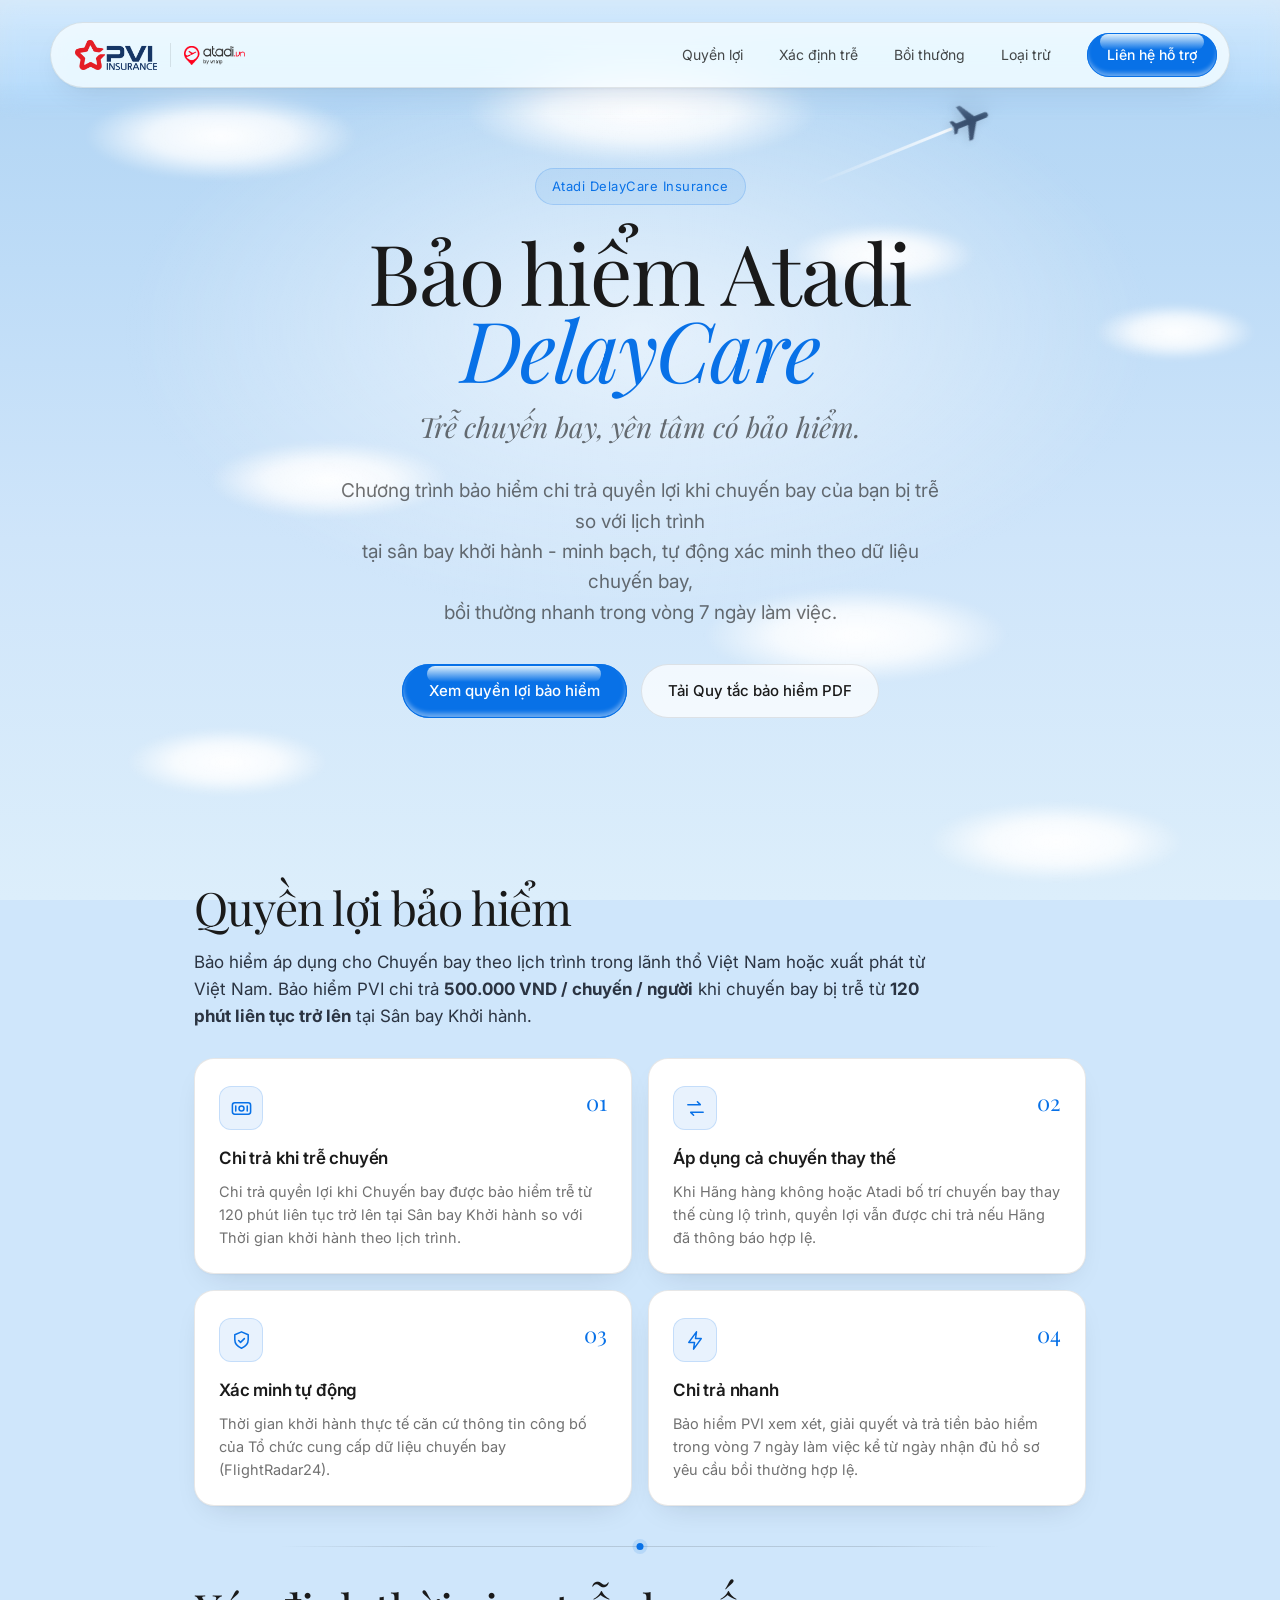
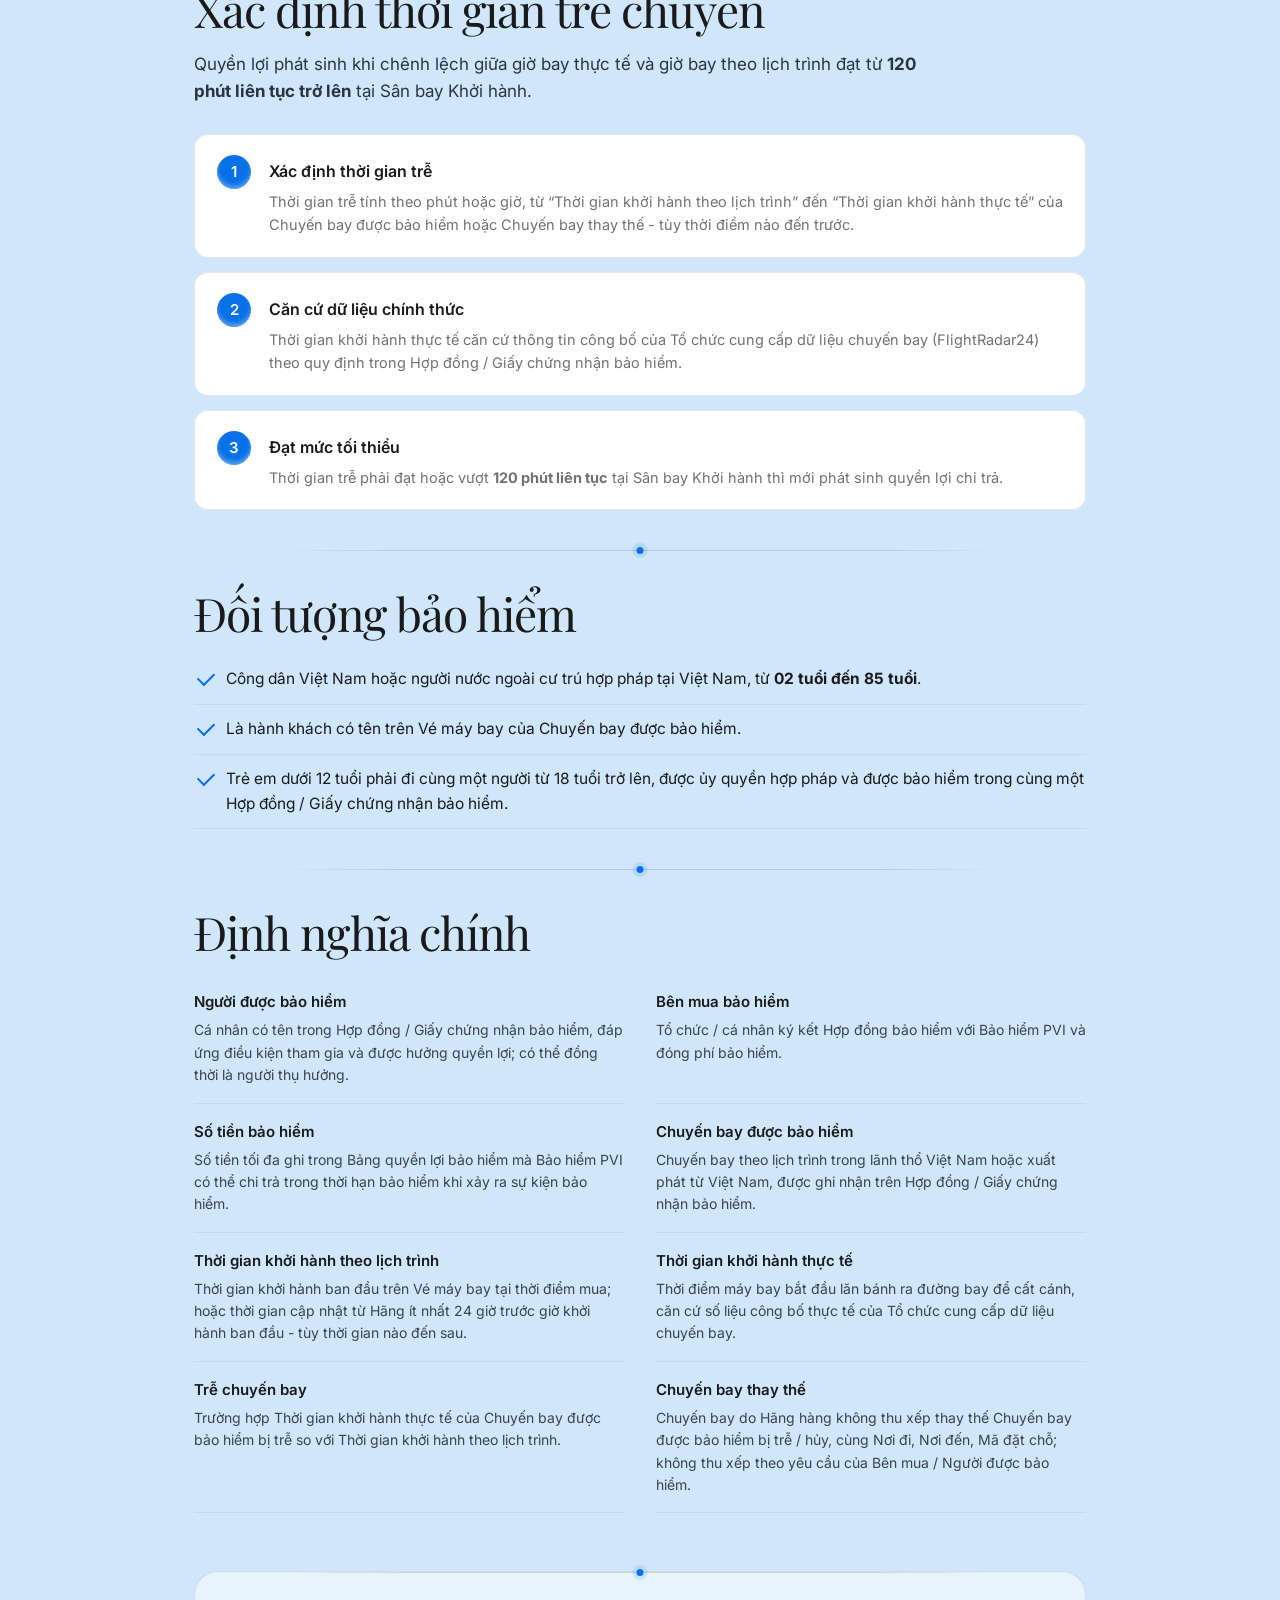
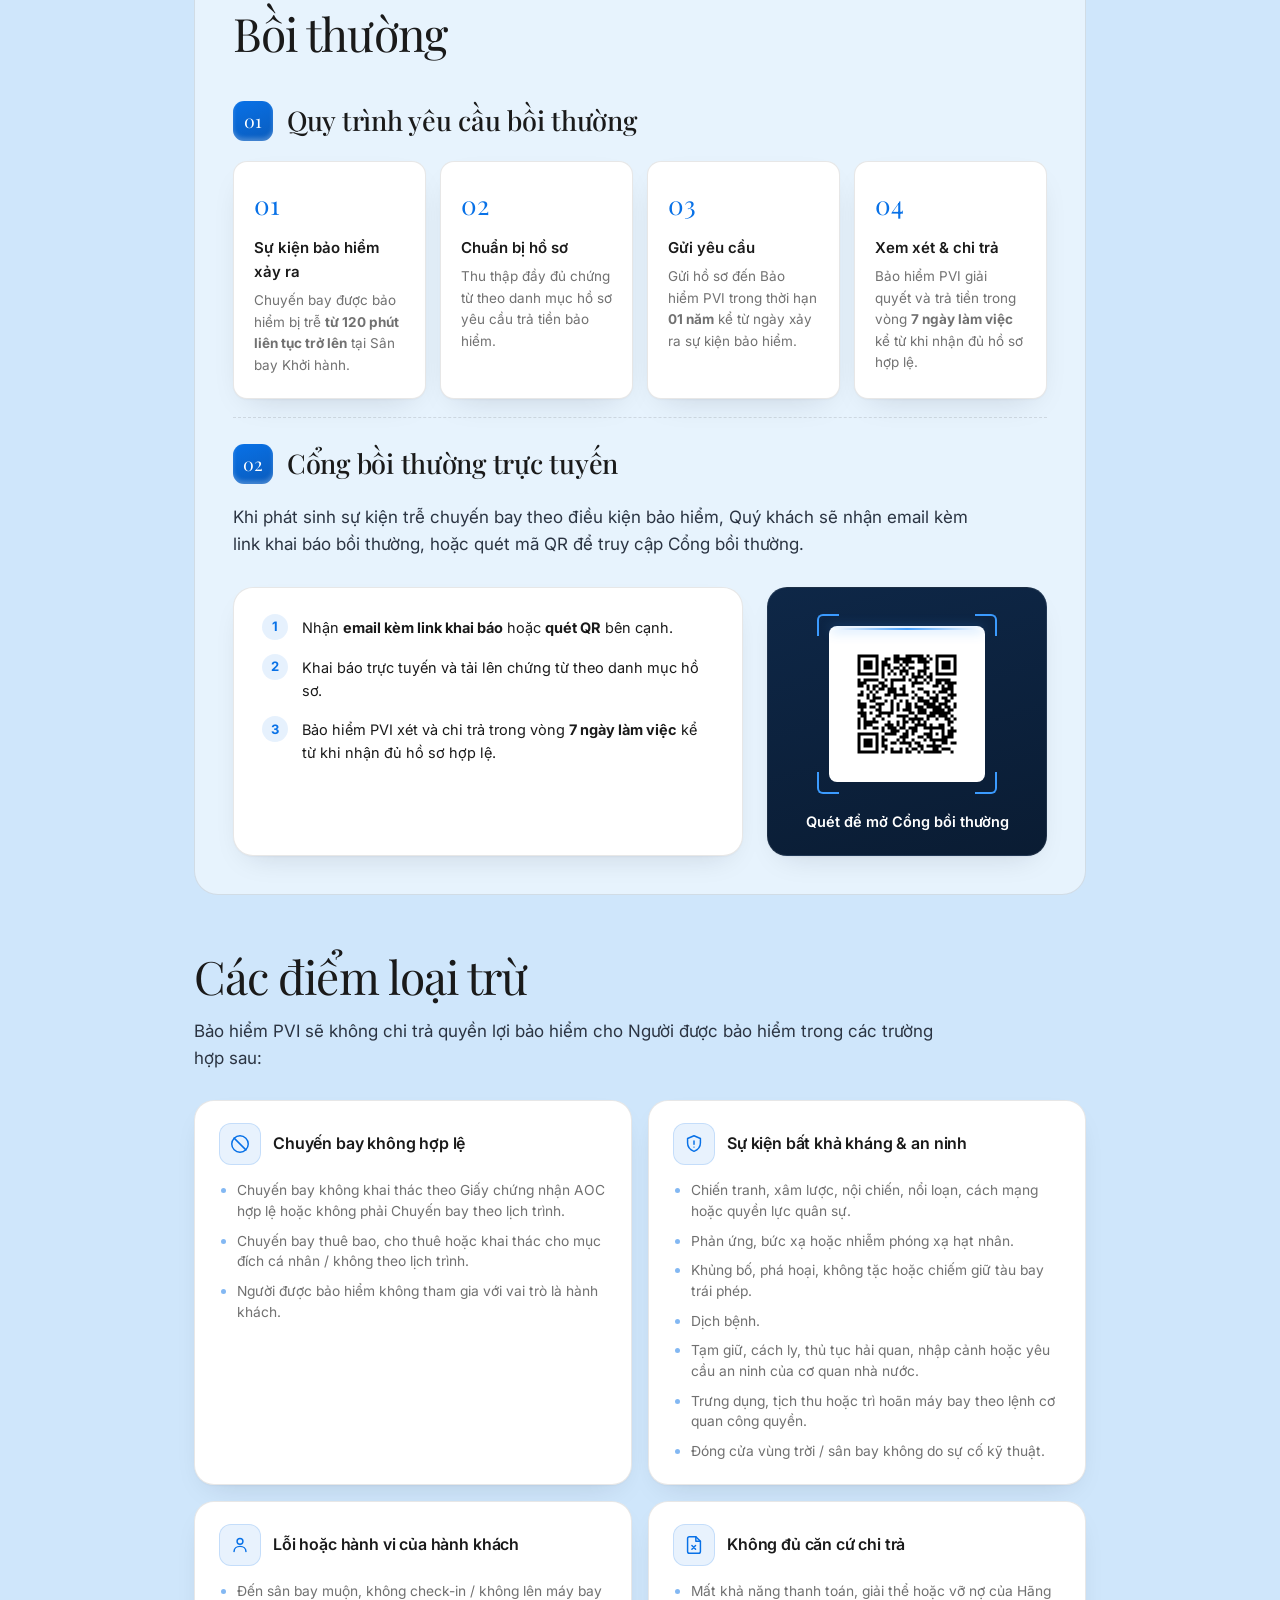
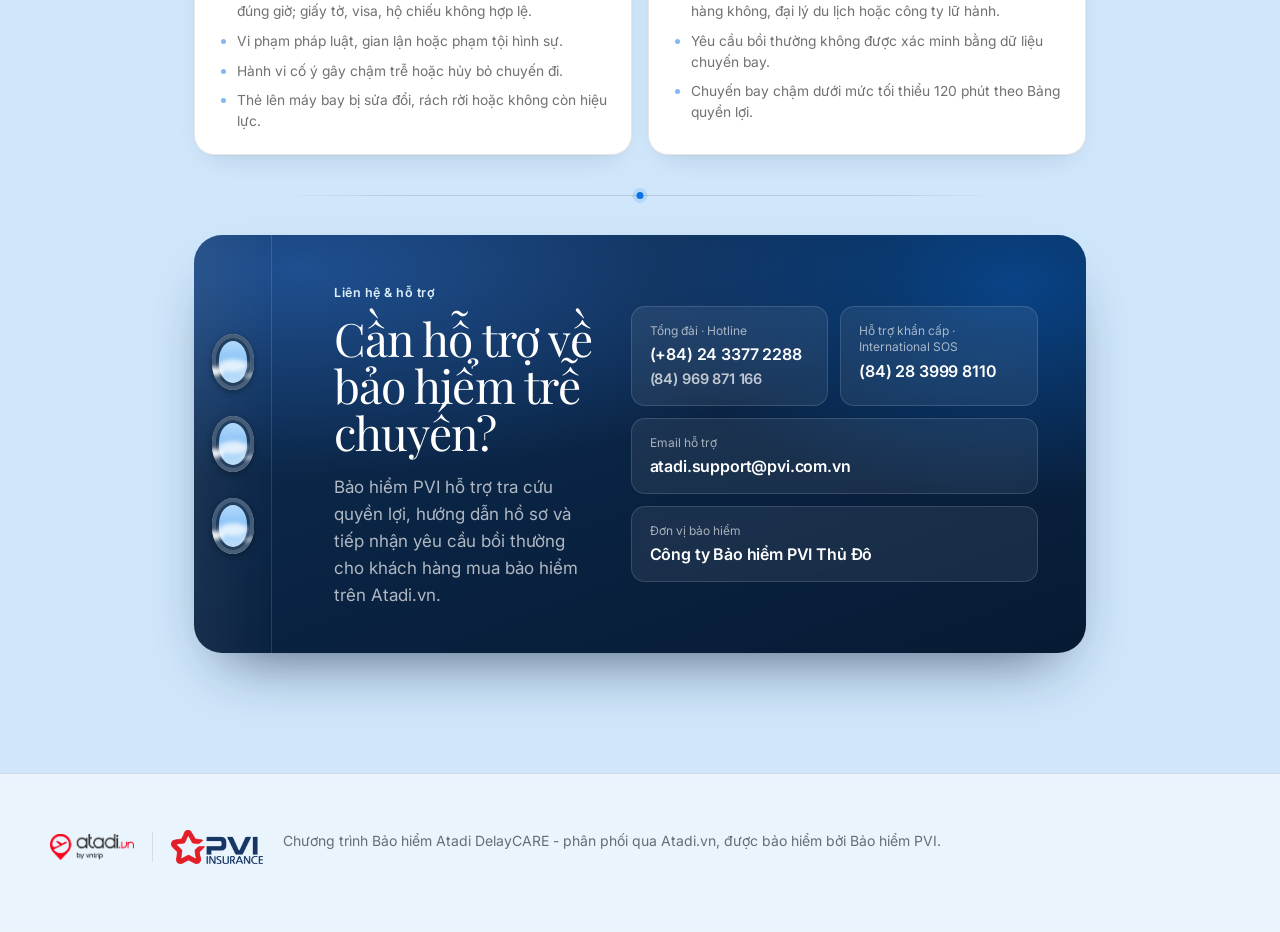
==== index.html @ d5e6ef64 "Add files via upload" ====
<!DOCTYPE html>
<html lang="vi">
<head>
<meta charset="UTF-8" />
<meta name="viewport" content="width=device-width, initial-scale=1.0" />
<title>Bảo hiểm Atadi DelayCare · Atadi.vn - Quy tắc bảo hiểm</title>
<meta name="description" content="Quy tắc bảo hiểm chương trình Flight Delay Insurance phân phối qua Atadi.vn, được bảo hiểm bởi Bảo hiểm PVI." />

<link rel="preconnect" href="https://fonts.googleapis.com" />
<link rel="preconnect" href="https://fonts.gstatic.com" crossorigin />
<link href="https://fonts.googleapis.com/css2?family=Playfair+Display:ital,wght@0,400;0,500;0,600;1,400;1,500&family=Inter:wght@300;400;500;600;700&display=swap" rel="stylesheet" />

<link rel="stylesheet" href="styles.css" />
<link rel="stylesheet" href="print.css" media="print" />
</head>
<body>

<!-- top fade band: che nội dung cuộn lên phía sau navbar -->
<div class="top-fade" aria-hidden="true"></div>

<!-- Bầu trời xanh phủ toàn trang: mây bay + máy bay bay (lớp cố định sau nội dung) -->
<div class="sky-bg" aria-hidden="true">
  <span class="cloud cloud--1"></span>
  <span class="cloud cloud--2"></span>
  <span class="cloud cloud--3"></span>
  <span class="cloud cloud--4"></span>
  <span class="cloud cloud--5"></span>
  <span class="cloud cloud--6"></span>
  <span class="cloud cloud--7"></span>
  <span class="cloud cloud--8"></span>
  <div class="plane">
    <span class="plane__trail"></span>
    <svg viewBox="0 0 24 24"><path d="M21 16v-2l-8-5V3.5c0-.83-.67-1.5-1.5-1.5S10 2.67 10 3.5V9l-8 5v2l8-2.5V19l-2 1.5V22l3.5-1 3.5 1v-1.5L13 19v-5.5l8 2.5z"/></svg>
  </div>
</div>

<!-- ============ TOP PILL NAVBAR ============ -->
<header class="nav-wrap" data-screen-label="Navbar">
  <nav class="nav">
    <a href="#hero" class="nav__logo">
      <img src="assets/pvi-logo.png" alt="Bảo hiểm PVI" class="nav__logo-pvi" />
      <span class="nav__logo-div" aria-hidden="true"></span>
      <img src="assets/atadi-logo.png" alt="Atadi.vn by vntrip" class="nav__logo-atadi" />
    </a>
    <button class="nav__toggle" aria-label="Mở menu" aria-expanded="false" id="navToggle">
      <span></span><span></span><span></span>
    </button>
    <div class="nav__links" id="navLinks">
      <a href="#quyen-loi">Quyền lợi</a>
      <a href="#xac-dinh-tre">Xác định trễ</a>
      <a href="#quy-trinh-bt">Bồi thường</a>
      <a href="#loai-tru">Loại trừ</a>
      <a href="#lien-he" class="nav__cta">
        Liên hệ hỗ trợ
        <span class="nav__cta-glint" aria-hidden="true"></span>
      </a>
    </div>
  </nav>
</header>

<!-- ============ HERO ============ -->
<section class="hero" id="hero" data-screen-label="Hero">
  <div class="hero__bg" aria-hidden="true"></div>
  <div class="hero__inner">
    <span class="hero__eyebrow">Atadi DelayCare Insurance</span>
    <h1 class="hero__title">Bảo hiểm Atadi<br /><span class="ital">DelayCare</span></h1>
    <div class="hero__tagline">Trễ chuyến bay, yên tâm có bảo hiểm.</div>
    <p class="hero__sub">
      Chương trình bảo hiểm chi trả quyền lợi khi chuyến bay của bạn bị trễ so với lịch trình<br class="desk-br"/>
      tại sân bay khởi hành - minh bạch, tự động xác minh theo dữ liệu chuyến bay,<br class="desk-br"/>
      bồi thường nhanh trong vòng 7 ngày làm việc.
    </p>
    <div class="hero__actions">
      <a href="#quyen-loi" class="btn btn--primary">
        Xem quyền lợi bảo hiểm
        <span class="btn__glint" aria-hidden="true"></span>
      </a>
      <a class="btn btn--ghost" href="assets/Atadi-DelayCare-Quy-tac-bao-hiem.pdf" download>Tải Quy tắc bảo hiểm PDF</a>
    </div>
  </div>
</section>

<!-- ============ DOCUMENT BODY ============ -->
<main class="doc">

  <div class="doc__content">

    <!-- 1. KEY BENEFITS -->
    <section class="block" id="quyen-loi" data-screen-label="Quyền lợi bảo hiểm">
      <h2 class="block__title">Quyền lợi bảo hiểm</h2>
      <p class="block__lead">
        Bảo hiểm áp dụng cho Chuyến bay theo lịch trình trong lãnh thổ Việt Nam hoặc xuất phát từ Việt Nam. Bảo hiểm PVI chi trả <strong>500.000 VND / chuyến / người</strong> khi chuyến bay bị trễ từ <strong>120 phút liên tục trở lên</strong> tại Sân bay Khởi hành.
      </p>
      <div class="cards">
        <article class="card">
          <div class="card__head">
            <span class="card__icon"><svg viewBox="0 0 24 24" fill="none" stroke="currentColor" stroke-width="1.6" stroke-linecap="round" stroke-linejoin="round"><rect x="2.5" y="6" width="19" height="12" rx="2.5"/><circle cx="12" cy="12" r="2.6"/><path d="M6 9.5v5M18 9.5v5"/></svg></span>
            <span class="card__num">01</span>
          </div>
          <h3>Chi trả khi trễ chuyến</h3>
          <p>Chi trả quyền lợi khi Chuyến bay được bảo hiểm trễ từ 120 phút liên tục trở lên tại Sân bay Khởi hành so với Thời gian khởi hành theo lịch trình.</p>
        </article>
        <article class="card">
          <div class="card__head">
            <span class="card__icon"><svg viewBox="0 0 24 24" fill="none" stroke="currentColor" stroke-width="1.6" stroke-linecap="round" stroke-linejoin="round"><path d="M4 8h13l-3-3"/><path d="M20 16H7l3 3"/></svg></span>
            <span class="card__num">02</span>
          </div>
          <h3>Áp dụng cả chuyến thay thế</h3>
          <p>Khi Hãng hàng không hoặc Atadi bố trí chuyến bay thay thế cùng lộ trình, quyền lợi vẫn được chi trả nếu Hãng đã thông báo hợp lệ.</p>
        </article>
        <article class="card">
          <div class="card__head">
            <span class="card__icon"><svg viewBox="0 0 24 24" fill="none" stroke="currentColor" stroke-width="1.6" stroke-linecap="round" stroke-linejoin="round"><path d="M12 3l7 3v5c0 4.5-3 7.5-7 9-4-1.5-7-4.5-7-9V6z"/><path d="M9 12l2 2 4-4"/></svg></span>
            <span class="card__num">03</span>
          </div>
          <h3>Xác minh tự động</h3>
          <p>Thời gian khởi hành thực tế căn cứ thông tin công bố của Tổ chức cung cấp dữ liệu chuyến bay (FlightRadar24).</p>
        </article>
        <article class="card">
          <div class="card__head">
            <span class="card__icon"><svg viewBox="0 0 24 24" fill="none" stroke="currentColor" stroke-width="1.6" stroke-linecap="round" stroke-linejoin="round"><path d="M13 3L5 14h6l-1 7 8-11h-6z"/></svg></span>
            <span class="card__num">04</span>
          </div>
          <h3>Chi trả nhanh</h3>
          <p>Bảo hiểm PVI xem xét, giải quyết và trả tiền bảo hiểm trong vòng 7 ngày làm việc kể từ ngày nhận đủ hồ sơ yêu cầu bồi thường hợp lệ.</p>
        </article>
      </div>
    </section>

    <!-- XAC DINH TRE -->
    <section class="block" id="xac-dinh-tre" data-screen-label="Xác định trễ">
      <h2 class="block__title">Xác định thời gian trễ chuyến</h2>
      <p class="block__lead">Quyền lợi phát sinh khi chênh lệch giữa giờ bay thực tế và giờ bay theo lịch trình đạt từ <strong>120 phút liên tục trở lên</strong> tại Sân bay Khởi hành.</p>

      <div class="steps">
        <div class="step">
          <span class="step__n">1</span>
          <div>
            <h4>Xác định thời gian trễ</h4>
            <p>Thời gian trễ tính theo phút hoặc giờ, từ “Thời gian khởi hành theo lịch trình” đến “Thời gian khởi hành thực tế” của Chuyến bay được bảo hiểm hoặc Chuyến bay thay thế - tùy thời điểm nào đến trước.</p>
          </div>
        </div>
        <div class="step">
          <span class="step__n">2</span>
          <div>
            <h4>Căn cứ dữ liệu chính thức</h4>
            <p>Thời gian khởi hành thực tế căn cứ thông tin công bố của Tổ chức cung cấp dữ liệu chuyến bay (FlightRadar24) theo quy định trong Hợp đồng / Giấy chứng nhận bảo hiểm.</p>
          </div>
        </div>
        <div class="step">
          <span class="step__n">3</span>
          <div>
            <h4>Đạt mức tối thiểu</h4>
            <p>Thời gian trễ phải đạt hoặc vượt <strong>120 phút liên tục</strong> tại Sân bay Khởi hành thì mới phát sinh quyền lợi chi trả.</p>
          </div>
        </div>
      </div>
    </section>

    <!-- 2. SUBJECT -->
    <section class="block" id="doi-tuong" data-screen-label="Đối tượng bảo hiểm">
      <h2 class="block__title">Đối tượng bảo hiểm</h2>
      <ul class="list list--check">
        <li>Công dân Việt Nam hoặc người nước ngoài cư trú hợp pháp tại Việt Nam, từ <strong>02 tuổi đến 85 tuổi</strong>.</li>
        <li>Là hành khách có tên trên Vé máy bay của Chuyến bay được bảo hiểm.</li>
        <li>Trẻ em dưới 12 tuổi phải đi cùng một người từ 18 tuổi trở lên, được ủy quyền hợp pháp và được bảo hiểm trong cùng một Hợp đồng / Giấy chứng nhận bảo hiểm.</li>
      </ul>
    </section>

    <!-- 3. DEFINITIONS -->
    <section class="block" id="dinh-nghia" data-screen-label="Định nghĩa">
      <h2 class="block__title">Định nghĩa chính</h2>
      <dl class="defs">
        <div><dt>Người được bảo hiểm</dt><dd>Cá nhân có tên trong Hợp đồng / Giấy chứng nhận bảo hiểm, đáp ứng điều kiện tham gia và được hưởng quyền lợi; có thể đồng thời là người thụ hưởng.</dd></div>
        <div><dt>Bên mua bảo hiểm</dt><dd>Tổ chức / cá nhân ký kết Hợp đồng bảo hiểm với Bảo hiểm PVI và đóng phí bảo hiểm.</dd></div>
        <div><dt>Số tiền bảo hiểm</dt><dd>Số tiền tối đa ghi trong Bảng quyền lợi bảo hiểm mà Bảo hiểm PVI có thể chi trả trong thời hạn bảo hiểm khi xảy ra sự kiện bảo hiểm.</dd></div>
        <div><dt>Chuyến bay được bảo hiểm</dt><dd>Chuyến bay theo lịch trình trong lãnh thổ Việt Nam hoặc xuất phát từ Việt Nam, được ghi nhận trên Hợp đồng / Giấy chứng nhận bảo hiểm.</dd></div>
        <div><dt>Thời gian khởi hành theo lịch trình</dt><dd>Thời gian khởi hành ban đầu trên Vé máy bay tại thời điểm mua; hoặc thời gian cập nhật từ Hãng ít nhất 24 giờ trước giờ khởi hành ban đầu - tùy thời gian nào đến sau.</dd></div>
        <div><dt>Thời gian khởi hành thực tế</dt><dd>Thời điểm máy bay bắt đầu lăn bánh ra đường bay để cất cánh, căn cứ số liệu công bố thực tế của Tổ chức cung cấp dữ liệu chuyến bay.</dd></div>
        <div><dt>Trễ chuyến bay</dt><dd>Trường hợp Thời gian khởi hành thực tế của Chuyến bay được bảo hiểm bị trễ so với Thời gian khởi hành theo lịch trình.</dd></div>
        <div><dt>Chuyến bay thay thế</dt><dd>Chuyến bay do Hãng hàng không thu xếp thay thế Chuyến bay được bảo hiểm bị trễ / hủy, cùng Nơi đi, Nơi đến, Mã đặt chỗ; không thu xếp theo yêu cầu của Bên mua / Người được bảo hiểm.</dd></div>
      </dl>
    </section>

    <!-- 7. CLAIMS (one section, 3 sub-sections) -->
    <section class="block block--claims" id="quy-trinh-bt" data-screen-label="Bồi thường">
      <h2 class="block__title">Bồi thường</h2>

      <div class="subsec">
        <div class="subsec__head"><span class="subsec__n">01</span><h3 class="subsec__title">Quy trình yêu cầu bồi thường</h3></div>
      <div class="flow">
        <div class="flow__item">
          <span class="flow__n">01</span>
          <h4>Sự kiện bảo hiểm xảy ra</h4>
          <p>Chuyến bay được bảo hiểm bị trễ <strong>từ 120 phút liên tục trở lên</strong> tại Sân bay Khởi hành.</p>
        </div>
        <div class="flow__item">
          <span class="flow__n">02</span>
          <h4>Chuẩn bị hồ sơ</h4>
          <p>Thu thập đầy đủ chứng từ theo danh mục hồ sơ yêu cầu trả tiền bảo hiểm.</p>
        </div>
        <div class="flow__item">
          <span class="flow__n">03</span>
          <h4>Gửi yêu cầu</h4>
          <p>Gửi hồ sơ đến Bảo hiểm PVI trong thời hạn <strong>01 năm</strong> kể từ ngày xảy ra sự kiện bảo hiểm.</p>
        </div>
        <div class="flow__item">
          <span class="flow__n">04</span>
          <h4>Xem xét &amp; chi trả</h4>
          <p>Bảo hiểm PVI giải quyết và trả tiền trong vòng <strong>7 ngày làm việc</strong> kể từ khi nhận đủ hồ sơ hợp lệ.</p>
        </div>
      </div>
      </div>

      <div class="subsec">
        <div class="subsec__head"><span class="subsec__n">02</span><h3 class="subsec__title">Cổng bồi thường trực tuyến</h3></div>
      <p class="block__lead">
        Khi phát sinh sự kiện trễ chuyến bay theo điều kiện bảo hiểm, Quý khách sẽ nhận email kèm
        link khai báo bồi thường, hoặc quét mã QR để truy cập Cổng bồi thường.
      </p>
      <div class="claims">
        <div class="claims__main">
          <ol class="claims__steps">
            <li><span>1</span><p>Nhận <strong>email kèm link khai báo</strong> hoặc <strong>quét QR</strong> bên cạnh.</p></li>
            <li><span>2</span><p>Khai báo trực tuyến và tải lên chứng từ theo danh mục hồ sơ.</p></li>
            <li><span>3</span><p>Bảo hiểm PVI xét và chi trả trong vòng <strong>7 ngày làm việc</strong> kể từ khi nhận đủ hồ sơ hợp lệ.</p></li>
          </ol>
        </div>
        <div class="claims__qr">
          <div class="qrtech">
            <span class="qrtech__b qrtech__b--tl" aria-hidden="true"></span>
            <span class="qrtech__b qrtech__b--tr" aria-hidden="true"></span>
            <span class="qrtech__b qrtech__b--bl" aria-hidden="true"></span>
            <span class="qrtech__b qrtech__b--br" aria-hidden="true"></span>
            <span class="qrtech__scan" aria-hidden="true"></span>
            <img src="assets/claims-qr.png" alt="Mã QR truy cập Cổng bồi thường" />
          </div>
          <strong>Quét để mở Cổng bồi thường</strong>
        </div>
      </div>
      </div>

    </section>

    <!-- 6. EXCLUSIONS -->
    <section class="block" id="loai-tru" data-screen-label="Loại trừ">
      <h2 class="block__title">Các điểm loại trừ</h2>
      <p class="block__lead">Bảo hiểm PVI sẽ không chi trả quyền lợi bảo hiểm cho Người được bảo hiểm trong các trường hợp sau:</p>
      <div class="excl-grid">
        <div class="excl-cat">
          <div class="excl-cat__head">
            <span class="excl-cat__ic"><svg viewBox="0 0 24 24" fill="none" stroke="currentColor" stroke-width="1.6" stroke-linecap="round" stroke-linejoin="round"><circle cx="12" cy="12" r="9"/><line x1="5.6" y1="5.6" x2="18.4" y2="18.4"/></svg></span>
            <h3>Chuyến bay không hợp lệ</h3>
          </div>
          <ul>
            <li>Chuyến bay không khai thác theo Giấy chứng nhận AOC hợp lệ hoặc không phải Chuyến bay theo lịch trình.</li>
            <li>Chuyến bay thuê bao, cho thuê hoặc khai thác cho mục đích cá nhân / không theo lịch trình.</li>
            <li>Người được bảo hiểm không tham gia với vai trò là hành khách.</li>
          </ul>
        </div>
        <div class="excl-cat">
          <div class="excl-cat__head">
            <span class="excl-cat__ic"><svg viewBox="0 0 24 24" fill="none" stroke="currentColor" stroke-width="1.6" stroke-linecap="round" stroke-linejoin="round"><path d="M12 3l7 3v5c0 4.5-3 7.5-7 9-4-1.5-7-4.5-7-9V6z"/><line x1="12" y1="8.6" x2="12" y2="12.4"/><path d="M12 15.4h.01"/></svg></span>
            <h3>Sự kiện bất khả kháng &amp; an ninh</h3>
          </div>
          <ul>
            <li>Chiến tranh, xâm lược, nội chiến, nổi loạn, cách mạng hoặc quyền lực quân sự.</li>
            <li>Phản ứng, bức xạ hoặc nhiễm phóng xạ hạt nhân.</li>
            <li>Khủng bố, phá hoại, không tặc hoặc chiếm giữ tàu bay trái phép.</li>
            <li>Dịch bệnh.</li>
            <li>Tạm giữ, cách ly, thủ tục hải quan, nhập cảnh hoặc yêu cầu an ninh của cơ quan nhà nước.</li>
            <li>Trưng dụng, tịch thu hoặc trì hoãn máy bay theo lệnh cơ quan công quyền.</li>
            <li>Đóng cửa vùng trời / sân bay không do sự cố kỹ thuật.</li>
          </ul>
        </div>
        <div class="excl-cat">
          <div class="excl-cat__head">
            <span class="excl-cat__ic"><svg viewBox="0 0 24 24" fill="none" stroke="currentColor" stroke-width="1.6" stroke-linecap="round" stroke-linejoin="round"><circle cx="12" cy="8" r="3.2"/><path d="M5.5 19c0-3.3 2.9-5.5 6.5-5.5s6.5 2.2 6.5 5.5"/></svg></span>
            <h3>Lỗi hoặc hành vi của hành khách</h3>
          </div>
          <ul>
            <li>Đến sân bay muộn, không check-in / không lên máy bay đúng giờ; giấy tờ, visa, hộ chiếu không hợp lệ.</li>
            <li>Vi phạm pháp luật, gian lận hoặc phạm tội hình sự.</li>
            <li>Hành vi cố ý gây chậm trễ hoặc hủy bỏ chuyến đi.</li>
            <li>Thẻ lên máy bay bị sửa đổi, rách rời hoặc không còn hiệu lực.</li>
          </ul>
        </div>
        <div class="excl-cat">
          <div class="excl-cat__head">
            <span class="excl-cat__ic"><svg viewBox="0 0 24 24" fill="none" stroke="currentColor" stroke-width="1.6" stroke-linecap="round" stroke-linejoin="round"><path d="M14 3H7a2 2 0 0 0-2 2v14a2 2 0 0 0 2 2h10a2 2 0 0 0 2-2V8z"/><path d="M14 3v5h5"/><path d="M9.7 12.6l4 4M13.7 12.6l-4 4"/></svg></span>
            <h3>Không đủ căn cứ chi trả</h3>
          </div>
          <ul>
            <li>Mất khả năng thanh toán, giải thể hoặc vỡ nợ của Hãng hàng không, đại lý du lịch hoặc công ty lữ hành.</li>
            <li>Yêu cầu bồi thường không được xác minh bằng dữ liệu chuyến bay.</li>
            <li>Chuyến bay chậm dưới mức tối thiểu 120 phút theo Bảng quyền lợi.</li>
          </ul>
        </div>
      </div>
    </section>

    <!-- 8. CONTACT -->
    <section class="block block--contact" id="lien-he" data-screen-label="Liên hệ">
      <div class="contact">
        <div class="contact__portholes" aria-hidden="true">
          <span class="porthole"><span class="porthole__cloud"></span></span>
          <span class="porthole"><span class="porthole__cloud"></span></span>
          <span class="porthole"><span class="porthole__cloud"></span></span>
        </div>
        <div class="contact__body">
          <div class="contact__text">
            <span class="block__kicker">Liên hệ &amp; hỗ trợ</span>
            <h2 class="block__title">Cần hỗ trợ về bảo hiểm trễ chuyến?</h2>
            <p class="block__lead">Bảo hiểm PVI hỗ trợ tra cứu quyền lợi, hướng dẫn hồ sơ và tiếp nhận yêu cầu bồi thường cho khách hàng mua bảo hiểm trên Atadi.vn.</p>
          </div>
          <div class="contact__cards">
            <div class="contact__card">
              <span>Tổng đài · Hotline</span>
              <strong class="contact__num">(+84) 24 3377 2288</strong>
              <strong class="contact__num contact__alt">(84) 969 871 166</strong>
            </div>
            <div class="contact__card">
              <span>Hỗ trợ khẩn cấp · International SOS</span>
              <strong class="contact__num">(84) 28 3999 8110</strong>
            </div>
            <div class="contact__card contact__card--wide">
              <span>Email hỗ trợ</span>
              <strong class="contact__email">atadi.support@pvi.com.vn</strong>
            </div>
            <div class="contact__card contact__card--wide">
              <span>Đơn vị bảo hiểm</span>
              <strong>Công ty Bảo hiểm PVI Thủ Đô</strong>
            </div>
          </div>
        </div>
      </div>
    </section>

  </div>
</main>

<!-- ============ LEGAL FOOTER ============ -->
<footer class="foot" data-screen-label="Footer">
  <div class="foot__inner">
    <div class="foot__brand">
      <div class="foot__logos">
        <img src="assets/atadi-logo.png" alt="Atadi.vn by vntrip" class="foot__logo-img foot__logo-img--atadi" />
        <span class="foot__logo-div" aria-hidden="true"></span>
        <img src="assets/pvi-logo.png" alt="Bảo hiểm PVI" class="foot__logo-img foot__logo-img--pvi" />
      </div>
      <p>Chương trình Bảo hiểm Atadi DelayCARE - phân phối qua Atadi.vn, được bảo hiểm bởi Bảo hiểm PVI.</p>
    </div>
  </div>
</footer>

<script src="script.js"></script>
</body>
</html>
---- styles.css ----
/* =========================================================
   Flight Delay Insurance — Atadi.vn × Bảo hiểm PVI
   styles.css — main stylesheet
   Aesthetic: modern · clean · corporate · travel-tech
   ========================================================= */

:root {
  --blue: #0871e7;
  --blue-dark: #0a5cbd;
  --blue-tint: #def0fc;
  --green: #10b981;
  --ink: #1a1a1a;
  --ink-60: rgba(26, 26, 26, 0.62);
  --ink-45: rgba(26, 26, 26, 0.45);
  --paper: #f3f4ed;
  --paper-2: #ecedf2;
  --white: #ffffff;
  --line: rgba(26, 26, 26, 0.1);
  --line-2: rgba(26, 26, 26, 0.06);
  --radius: 20px;
  --radius-sm: 14px;
  --shadow: 0 1px 2px rgba(16, 24, 40, 0.04), 0 12px 32px -16px rgba(16, 24, 40, 0.18);
  --maxw: 1180px;
  --font-serif: "Playfair Display", Georgia, serif;
  --font-sans: "Inter", system-ui, -apple-system, "Segoe UI", sans-serif;
}

* { box-sizing: border-box; }

html { scroll-behavior: smooth; scroll-padding-top: 138px; background-color: #cfe6fb; }

body {
  margin: 0;
  font-family: var(--font-sans);
  color: var(--ink);
  background: transparent;
  font-size: 16px;
  line-height: 1.6;
  -webkit-font-smoothing: antialiased;
  -moz-osx-font-smoothing: grayscale;
  text-rendering: optimizeLegibility;
}

/* ============ FULL-PAGE SKY BACKGROUND ============ */
.sky-bg {
  position: fixed;
  inset: 0;
  z-index: -1;
  overflow: hidden;
  pointer-events: none;
  background: linear-gradient(180deg,
    #aed3f3 0%,
    #bedcf7 30%,
    #cfe5fa 60%,
    #dceefb 100%);
}

a { color: inherit; text-decoration: none; }

::selection { background: var(--blue-tint); color: var(--ink); }

/* ============ TOP PILL NAVBAR ============ */
.nav-wrap {
  position: fixed;
  top: 22px;
  left: 50%;
  transform: translateX(-50%);
  width: 95%;
  max-width: var(--maxw);
  z-index: 50;
  pointer-events: none;
}
.nav {
  pointer-events: auto;
  display: flex;
  align-items: center;
  justify-content: space-between;
  gap: 16px;
  padding: 10px 12px 10px 24px;
  background: rgba(255, 255, 255, 0.72);
  backdrop-filter: saturate(180%) blur(18px);
  -webkit-backdrop-filter: saturate(180%) blur(18px);
  border: 1px solid var(--line);
  border-radius: 999px;
  box-shadow: var(--shadow);
}
.nav__logo {
  display: flex;
  align-items: center;
  gap: 13px;
  line-height: 1;
}
.nav__logo-pvi { height: 30px; width: auto; display: block; }
.nav__logo-atadi { height: 19px; width: auto; display: block; }
.nav__logo-div { width: 1px; height: 24px; background: var(--line); flex: none; }
.nav__links { display: flex; align-items: center; gap: 36px; }
.nav__links > a:not(.nav__cta) {
  font-size: 14px;
  color: var(--ink);
  opacity: 0.8;
  transition: opacity 0.2s ease;
}
.nav__links > a:not(.nav__cta):hover { opacity: 1; }

.nav__cta {
  position: relative;
  overflow: hidden;
  background: var(--blue);
  color: #fff;
  font-size: 14px;
  font-weight: 500;
  padding: 11px 20px;
  border-radius: 999px;
  box-shadow: inset 0 -4px 4px rgba(255, 255, 255, 0.39);
  outline: 1px solid var(--blue);
  outline-offset: -1px;
  transition: transform 0.2s ease, background 0.2s ease;
}
.nav__cta:hover { background: var(--blue-dark); }
.nav__cta-glint {
  position: absolute;
  width: 80%;
  height: 16px;
  left: 10%;
  top: 1px;
  background: linear-gradient(to bottom, var(--blue-tint), transparent);
  border-radius: 12px;
  transition: transform 0.25s ease;
}
.nav__cta:hover .nav__cta-glint { transform: scaleX(1.06); }

.nav__toggle {
  display: none;
  flex-direction: column;
  gap: 4px;
  width: 42px; height: 42px;
  align-items: center; justify-content: center;
  background: transparent; border: 0; cursor: pointer;
  border-radius: 999px;
}
.nav__toggle span {
  display: block; width: 18px; height: 1.8px;
  background: var(--ink); border-radius: 2px;
  transition: transform 0.25s ease, opacity 0.2s ease;
}
.nav__toggle[aria-expanded="true"] span:nth-child(1) { transform: translateY(5.8px) rotate(45deg); }
.nav__toggle[aria-expanded="true"] span:nth-child(2) { opacity: 0; }
.nav__toggle[aria-expanded="true"] span:nth-child(3) { transform: translateY(-5.8px) rotate(-45deg); }

/* ============ HERO ============ */
.hero {
  position: relative;
  min-height: 92vh;
  padding: 168px 24px 64px;
  display: flex;
  flex-direction: column;
  align-items: center;
  text-align: center;
  overflow: hidden;
}
.hero__bg {
  position: absolute;
  inset: 0;
  z-index: 0;
  overflow: hidden;
}
.sky {
  position: absolute;
  inset: 0;
  background: transparent;
}
/* soft white scrim so dark headline stays legible over the sky */
.hero__bg::after {
  content: "";
  position: absolute; inset: 0;
  background: radial-gradient(56% 48% at 50% 40%, rgba(255, 255, 255, 0.58), rgba(255, 255, 255, 0) 72%);
}
/* drifting clouds */
.cloud {
  position: absolute;
  border-radius: 50%;
  background: radial-gradient(closest-side, rgba(255,255,255,0.98), rgba(255,255,255,0.78) 42%, rgba(255,255,255,0.28) 66%, rgba(255,255,255,0) 80%);
  filter: blur(3px);
  will-change: transform;
}
.cloud--1 { width: 340px; height: 110px; top: 9%;  left: 4%; }
.cloud--2 { width: 230px; height: 78px;  top: 24%; left: 60%; }
.cloud--3 { width: 440px; height: 132px; top: 5%;  left: 33%; }
.cloud--4 { width: 200px; height: 70px;  top: 33%; left: 84%; }
.cloud--5 { width: 300px; height: 96px;  top: 48%; left: 14%; }
.cloud--6 { width: 380px; height: 118px; top: 64%; left: 52%; }
.cloud--7 { width: 250px; height: 84px;  top: 80%; left: 8%; }
.cloud--8 { width: 320px; height: 100px; top: 88%; left: 70%; }
/* flying plane (simple silhouette icon - looks cleaner/realistic at distance) */
.plane {
  position: absolute;
  top: 0; left: 0;
  width: 46px; height: 46px;
  transform: translate(74vw, 11vh);
  will-change: transform;
}
.plane svg {
  width: 100%; height: 100%;
  fill: rgba(31, 52, 84, 0.82);
  transform: rotate(68deg);
  filter: drop-shadow(0 3px 5px rgba(26, 41, 66, 0.22));
}
.plane__trail {
  position: absolute;
  top: 61%; right: 89%;
  width: 150px; height: 2.5px;
  background: linear-gradient(to left, rgba(255, 255, 255, 0.9), rgba(255, 255, 255, 0));
  border-radius: 3px;
  transform: rotate(-22deg);
  transform-origin: right center;
  filter: blur(0.4px);
}
@media (prefers-reduced-motion: no-preference) {
  .cloud { animation: cloudMove linear infinite; }
  .cloud--1 { animation-duration: 72s; animation-delay: -8s; }
  .cloud--2 { animation-duration: 58s; animation-delay: -34s; }
  .cloud--3 { animation-duration: 92s; animation-delay: -55s; }
  .cloud--4 { animation-duration: 50s; animation-delay: -20s; }
  .cloud--5 { animation-duration: 80s; animation-delay: -64s; }
  .cloud--6 { animation-duration: 100s; animation-delay: -12s; }
  .cloud--7 { animation-duration: 64s; animation-delay: -40s; }
  .cloud--8 { animation-duration: 86s; animation-delay: -70s; }
  .plane { animation: planeFly 34s linear infinite; }
}
@keyframes cloudMove {
  from { transform: translateX(-48vw); }
  to   { transform: translateX(102vw); }
}
@keyframes planeFly {
  0%   { transform: translate(-18vw, 48vw); }
  100% { transform: translate(120vw, -7.7vw); }
}
.hero__inner { position: relative; z-index: 2; max-width: 860px; }
.hero__eyebrow {
  display: inline-block;
  font-size: 13px;
  letter-spacing: 0.04em;
  color: var(--blue);
  background: rgba(8, 113, 231, 0.08);
  border: 1px solid rgba(8, 113, 231, 0.18);
  padding: 7px 16px;
  border-radius: 999px;
  margin-bottom: 28px;
}
.hero__title {
  font-family: var(--font-serif);
  font-weight: 400;
  font-size: clamp(44px, 8vw, 84px);
  line-height: 0.92;
  letter-spacing: -0.02em;
  margin: 0 0 22px;
}
.hero__title .ital { font-style: italic; color: var(--blue); }
.hero__sub {
  font-size: clamp(16px, 2.2vw, 19px);
  color: var(--ink-60);
  max-width: 620px;
  margin: 0 auto 36px;
}
.hero__actions { display: flex; gap: 14px; justify-content: center; flex-wrap: wrap; }
.hero__facts {
  list-style: none;
  margin: 56px auto 0;
  padding: 0;
  display: grid;
  grid-template-columns: repeat(4, 1fr);
  gap: 0;
  max-width: 760px;
  border: 1px solid var(--line);
  border-radius: var(--radius);
  background: rgba(255, 255, 255, 0.78);
  backdrop-filter: saturate(160%) blur(8px);
  -webkit-backdrop-filter: saturate(160%) blur(8px);
  overflow: hidden;
}
.hero__facts li {
  padding: 22px 18px;
  display: flex;
  flex-direction: column;
  gap: 4px;
  border-right: 1px solid var(--line);
}
.hero__facts li:last-child { border-right: 0; }
.hero__facts strong { font-size: 19px; font-weight: 600; letter-spacing: -0.01em; }
.hero__facts span { font-size: 12.5px; color: var(--ink-45); }
.hero__note {
  position: relative; z-index: 2;
  margin-top: 18px;
  font-size: 12.5px;
  color: var(--ink-45);
}

/* ---- Hero co-brand lockup (legacy, currently unused) ---- */
.hero__partners {
  position: relative; z-index: 2;
  margin-top: 52px;
  display: flex;
  align-items: center;
  justify-content: center;
  gap: 28px;
  flex-wrap: wrap;
}
.partner { display: flex; flex-direction: column; align-items: center; gap: 9px; }
.partner > span {
  font-size: 11px;
  letter-spacing: 0.06em;
  text-transform: uppercase;
  color: var(--ink-45);
}
.partner img { width: auto; display: block; }
.partner:first-of-type img { height: 22px; }
.partner:last-of-type img { height: 30px; }
.partner__div { width: 1px; height: 40px; background: var(--line); align-self: flex-end; margin-bottom: 6px; }

/* ============ BUTTONS ============ */
.btn {
  position: relative;
  overflow: hidden;
  display: inline-flex;
  align-items: center;
  gap: 8px;
  font-family: var(--font-sans);
  font-size: 15px;
  font-weight: 500;
  padding: 14px 26px;
  border-radius: 999px;
  cursor: pointer;
  border: 1px solid transparent;
  transition: transform 0.2s ease, background 0.2s ease, border-color 0.2s ease;
}
.btn--primary {
  background: var(--blue);
  color: #fff;
  box-shadow: inset 0 -4px 4px rgba(255, 255, 255, 0.39);
  outline: 1px solid var(--blue);
  outline-offset: -1px;
}
.btn--primary:hover { background: var(--blue-dark); }
.btn__glint {
  position: absolute;
  width: 78%; height: 16px;
  left: 11%; top: 1px;
  background: linear-gradient(to bottom, var(--blue-tint), transparent);
  border-radius: 12px;
  transition: transform 0.25s ease;
}
.btn--primary:hover .btn__glint { transform: scaleX(1.06); }
.btn--ghost {
  background: rgba(255, 255, 255, 0.7);
  color: var(--ink);
  border: 1px solid var(--line);
}
.btn--ghost:hover { border-color: rgba(26, 26, 26, 0.25); }

/* ============ DOCUMENT LAYOUT ============ */
.doc {
  max-width: 940px;
  margin: 0 auto;
  padding: 16px 24px 80px;
}
.doc__content { min-width: 0; }

/* ============ BLOCKS ============ */
.block { position: relative; padding: 40px 0 40px; margin-bottom: 0; }
.block + .block::before {
  content: "";
  position: absolute; top: 0; left: 50%; transform: translateX(-50%);
  width: min(100%, 720px); height: 1px;
  background: linear-gradient(to right, transparent, rgba(26,26,26,0.14) 18%, rgba(26,26,26,0.14) 82%, transparent);
}
.block + .block::after {
  content: "";
  position: absolute; top: -3px; left: 50%; transform: translateX(-50%);
  width: 7px; height: 7px; border-radius: 50%;
  background: var(--blue);
  box-shadow: 0 0 0 4px rgba(8,113,231,0.12);
}
.block:last-child { border-bottom: 0; }
.block__kicker {
  display: inline-block;
  font-size: 12.5px;
  letter-spacing: 0.04em;
  color: var(--blue-dark);
  font-weight: 600;
  margin-bottom: 12px;
}
.block__title {
  font-family: var(--font-serif);
  font-weight: 400;
  font-size: clamp(30px, 4.4vw, 46px);
  line-height: 1.02;
  letter-spacing: -0.02em;
  margin: 0 0 18px;
}
.block__lead {
  font-size: 17px;
  color: #2b3442;
  max-width: 760px;
  margin: 0 0 28px;
  text-wrap: pretty;
}

/* ============ CARDS ============ */
.cards { display: grid; grid-template-columns: repeat(2, 1fr); gap: 16px; }
.cards--2 { grid-template-columns: repeat(2, 1fr); }
.cards--3 { grid-template-columns: repeat(3, 1fr); }
.card {
  position: relative;
  background: var(--white);
  border: 1px solid var(--line);
  border-radius: var(--radius);
  padding: 26px 24px 24px;
  box-shadow: var(--shadow);
}
.card__num {
  display: inline-flex;
  font-family: var(--font-serif);
  font-size: 22px;
  color: var(--blue);
  margin-bottom: 10px;
}
.card h3 { font-size: 17px; font-weight: 600; margin: 0 0 8px; letter-spacing: -0.01em; }
.card p { font-size: 14.5px; color: var(--ink-60); margin: 0; }
.card--plain { background: rgba(255, 255, 255, 0.6); box-shadow: none; }

/* ============ SUBHEAD (in-section heading) ============ */
.subhead {
  font-family: var(--font-serif);
  font-weight: 500;
  font-size: clamp(22px, 3vw, 30px);
  letter-spacing: -0.01em;
  margin: 44px 0 18px;
  padding-top: 30px;
  border-top: 1px solid var(--line);
}

/* ============ RIGHTS & OBLIGATIONS ============ */
.rights { display: grid; grid-template-columns: repeat(2, 1fr); gap: 16px; }
.rights__card {
  background: var(--white);
  border: 1px solid var(--line);
  border-radius: var(--radius);
  padding: 26px 26px 22px;
  box-shadow: var(--shadow);
}
.rights__card h4 {
  font-family: var(--font-serif);
  font-weight: 500;
  font-size: 23px;
  letter-spacing: -0.01em;
  margin: 0 0 14px;
}
.rights__sub {
  font-size: 11.5px;
  text-transform: uppercase;
  letter-spacing: 0.06em;
  color: var(--blue);
  font-weight: 600;
  margin: 20px 0 6px;
}
.rights__sub:first-of-type { margin-top: 0; }
.list--dot li {
  position: relative;
  padding: 8px 0 8px 20px;
  font-size: 14.5px;
  color: var(--ink);
  border-bottom: 1px solid var(--line-2);
}
.list--dot li:last-child { border-bottom: 0; }
.list--dot li::before {
  content: "";
  position: absolute; left: 3px; top: 16px;
  width: 6px; height: 6px; border-radius: 50%; background: var(--blue);
}

/* ============ SPLIT ============ */
.split { display: grid; grid-template-columns: 1.2fr 1fr; gap: 28px; align-items: start; }
.callout {
  background: var(--white);
  border: 1px solid var(--line);
  border-radius: var(--radius);
  padding: 24px;
  box-shadow: var(--shadow);
}
.callout h4 { font-size: 14px; font-weight: 600; margin: 0 0 6px; }
.callout h4 + p { margin: 0 0 18px; }
.callout p { font-size: 14.5px; color: var(--ink-60); margin: 0; }
.callout p:last-child { margin-bottom: 0; }

/* ============ LISTS ============ */
.list { margin: 0; padding: 0; list-style: none; }
.list--check li {
  position: relative;
  padding: 12px 0 12px 32px;
  border-bottom: 1px solid var(--line-2);
  font-size: 15.5px;
  color: var(--ink);
}
.list--check li::before {
  content: "";
  position: absolute; left: 4px; top: 17px;
  width: 14px; height: 8px;
  border-left: 2px solid var(--blue);
  border-bottom: 2px solid var(--blue);
  transform: rotate(-45deg);
}
.list--excl { counter-reset: x; display: grid; gap: 0; }
.list--excl li {
  counter-increment: x;
  position: relative;
  padding: 14px 0 14px 44px;
  border-bottom: 1px solid var(--line-2);
  font-size: 15px;
  color: var(--ink);
}
.list--excl li::before {
  content: counter(x, decimal-leading-zero);
  position: absolute; left: 0; top: 14px;
  font-variant-numeric: tabular-nums;
  font-size: 13px;
  color: var(--blue);
  font-weight: 600;
}
.list--sub { margin: 14px 0 0; }
.list--sub li {
  position: relative;
  padding: 8px 0 8px 22px;
  font-size: 14.5px;
  color: var(--ink-60);
}
.list--sub li::before {
  content: ""; position: absolute; left: 4px; top: 16px;
  width: 6px; height: 6px; border-radius: 50%; background: var(--blue);
}

/* ============ BENEFITS TABLE ============ */
.table-scroll { overflow-x: auto; border-radius: var(--radius); border: 1px solid var(--line); box-shadow: var(--shadow); }
.bft {
  width: 100%;
  border-collapse: collapse;
  background: var(--white);
  min-width: 540px;
}
.bft thead th {
  text-align: left;
  font-size: 12.5px;
  text-transform: uppercase;
  letter-spacing: 0.04em;
  color: var(--ink-45);
  font-weight: 600;
  padding: 16px 20px;
  background: var(--paper-2);
  border-bottom: 1px solid var(--line);
}
.bft thead th:last-child, .bft .amount { text-align: right; }
.bft tbody td {
  padding: 18px 20px;
  font-size: 15px;
  border-bottom: 1px solid var(--line-2);
  vertical-align: top;
}
.bft tbody tr:last-child td { border-bottom: 0; }
.bft .amount { font-variant-numeric: tabular-nums; font-weight: 600; white-space: nowrap; text-align: right; }
.amount__unit { display: block; font-size: 12px; font-weight: 400; color: var(--ink-45); letter-spacing: 0; }
.bft__total td { background: rgba(8, 113, 231, 0.05); font-weight: 600; }
.fill {
  display: inline-block;
  color: var(--blue);
  background: rgba(8, 113, 231, 0.08);
  border: 1px dashed rgba(8, 113, 231, 0.4);
  border-radius: 6px;
  padding: 1px 8px;
  font-size: 0.92em;
  font-weight: 500;
}

/* ============ STEPS ============ */
.steps { display: grid; gap: 14px; }
.step {
  display: flex;
  gap: 18px;
  background: var(--white);
  border: 1px solid var(--line);
  border-radius: var(--radius-sm);
  padding: 20px 22px;
}
.step__n {
  flex: none;
  width: 34px; height: 34px;
  border-radius: 50%;
  display: grid; place-items: center;
  background: var(--blue);
  color: #fff;
  font-weight: 600;
  font-size: 15px;
  box-shadow: inset 0 -3px 4px rgba(255, 255, 255, 0.35);
}
.step h4 { margin: 4px 0 6px; font-size: 16px; font-weight: 600; }
.step p { margin: 0; font-size: 14.5px; color: var(--ink-60); }

/* ============ FLOW ============ */
.flow { display: grid; grid-template-columns: repeat(4, 1fr); gap: 14px; }
.flow__item {
  position: relative;
  background: var(--white);
  border: 1px solid var(--line);
  border-radius: var(--radius-sm);
  padding: 22px 20px;
  box-shadow: var(--shadow);
}
.flow__n {
  font-family: var(--font-serif);
  font-size: 26px;
  color: var(--blue);
  display: block;
  margin-bottom: 10px;
}
.flow__item h4 { margin: 0 0 6px; font-size: 15px; font-weight: 600; }
.flow__item p { margin: 0; font-size: 13.5px; color: var(--ink-60); }

/* ============ DOC ITEMS ============ */
.docs { display: grid; grid-template-columns: repeat(2, 1fr); gap: 14px; }
.doc-item {
  display: flex; gap: 14px;
  background: var(--white);
  border: 1px solid var(--line);
  border-radius: var(--radius-sm);
  padding: 18px 20px;
}
.doc-item__i {
  flex: none;
  width: 30px; height: 30px; border-radius: 8px;
  display: grid; place-items: center;
  background: rgba(8, 113, 231, 0.08);
  color: var(--blue);
  font-weight: 700;
  font-size: 14px;
}
.doc-item p { margin: 0; font-size: 14.5px; color: var(--ink); }

/* ============ DEFINITIONS ============ */
.defs { display: grid; grid-template-columns: repeat(2, 1fr); gap: 0 32px; margin: 0; }
.defs > div { padding: 16px 0; border-bottom: 1px solid var(--line-2); }
.defs dt { font-size: 15px; font-weight: 600; margin-bottom: 5px; }
.defs dd { margin: 0; font-size: 14px; color: #3a434f; }

/* ============ CLAIMS PORTAL + QR ============ */
.muted-en { display: block; margin-top: 8px; font-size: 13.5px; font-style: italic; color: var(--ink-45); }
.claims {
  display: grid;
  grid-template-columns: 1fr 280px;
  gap: 24px;
  align-items: stretch;
}
.claims__main {
  background: var(--white);
  border: 1px solid var(--line);
  border-radius: var(--radius);
  padding: 26px 28px;
  box-shadow: var(--shadow);
  display: flex;
  flex-direction: column;
  gap: 22px;
}
.claims__steps { list-style: none; margin: 0; padding: 0; display: grid; gap: 14px; }
.claims__steps li { display: flex; gap: 14px; align-items: flex-start; }
.claims__steps li span {
  flex: none;
  width: 26px; height: 26px; border-radius: 50%;
  display: grid; place-items: center;
  background: rgba(8, 113, 231, 0.1);
  color: var(--blue);
  font-size: 13px; font-weight: 700;
}
.claims__steps li p { margin: 0; font-size: 14.5px; color: var(--ink); padding-top: 2px; }
.hotlines { display: grid; grid-template-columns: 1fr 1fr; gap: 12px; }
.hotline {
  display: flex; flex-direction: column; gap: 4px;
  padding: 14px 16px;
  border: 1px solid var(--line);
  border-radius: var(--radius-sm);
  background: rgba(8, 113, 231, 0.04);
  transition: border-color 0.18s ease, background 0.18s ease;
}
.hotline:hover { border-color: rgba(8, 113, 231, 0.4); background: rgba(8, 113, 231, 0.07); }
.hotline span { font-size: 11.5px; letter-spacing: 0.02em; color: var(--ink-45); }
.hotline strong { font-size: 19px; font-weight: 600; letter-spacing: -0.01em; font-variant-numeric: tabular-nums; }
.hotline__alt { font-size: 15px !important; color: var(--ink-60); margin-top: 1px; }
.claims__qr {
  background: var(--white);
  border: 1px solid var(--line);
  border-radius: var(--radius);
  padding: 22px;
  box-shadow: var(--shadow);
  display: flex; flex-direction: column; align-items: center; text-align: center; gap: 10px;
}
.claims__qr-frame {
  width: 176px; height: 176px;
  border: 1px solid var(--line);
  border-radius: var(--radius-sm);
  padding: 10px;
  background: #fff;
}
.claims__qr-frame img { width: 100%; height: 100%; display: block; image-rendering: pixelated; }
.claims__qr strong { font-size: 14.5px; font-weight: 600; margin-top: 2px; }
.claims__qr .fill { font-size: 11px; }

/* ============ NOTE ============ */
.note {
  margin: 22px 0 0;
  padding: 16px 20px;
  background: rgba(8, 113, 231, 0.045);
  border: 1px solid rgba(8, 113, 231, 0.14);
  border-radius: var(--radius-sm);
  font-size: 13.8px;
  color: var(--ink-60);
}
.note strong { color: var(--ink); }

/* ============ CONTACT ============ */
.block--contact { border-bottom: 0; }
.contact {
  position: relative;
  overflow: hidden;
  color: #fff;
  border-radius: 28px;
  padding: 44px 48px;
  background:
    radial-gradient(120% 90% at 12% 8%, #1f4f8f 0%, transparent 55%),
    linear-gradient(160deg, #0e2c52 0%, #0a2444 48%, #071a33 100%);
  background-color: #0a2444;
  box-shadow: 0 30px 60px -30px rgba(7, 26, 51, 0.7);
}
.contact::before {
  content: ""; position: absolute; inset: 0;
  background: radial-gradient(70% 90% at 92% 12%, rgba(8, 113, 231, 0.4), transparent 58%);
  pointer-events: none;
}
/* row of airplane cabin windows down the side */
.contact__portholes {
  position: absolute; top: 0; bottom: 0; left: 0;
  width: 78px;
  display: flex; flex-direction: column; justify-content: center; gap: 26px;
  align-items: center;
  padding: 0 18px;
  background: linear-gradient(90deg, rgba(255,255,255,0.06), transparent);
  border-right: 1px solid rgba(255,255,255,0.08);
}
.porthole {
  position: relative;
  width: 42px; height: 56px;
  border-radius: 21px / 26px;
  background: linear-gradient(180deg, #bfe0ff 0%, #8ec5f6 45%, #cfe7fb 100%);
  box-shadow:
    inset 0 0 0 4px rgba(255,255,255,0.16),
    inset 0 0 0 7px rgba(10,36,68,0.85),
    0 2px 6px rgba(0,0,0,0.35);
  overflow: hidden;
}
.porthole__cloud {
  position: absolute; left: -30%; top: 58%;
  width: 60%; height: 16%;
  background: rgba(255,255,255,0.92);
  border-radius: 50%;
  filter: blur(2px);
  box-shadow: 22px -6px 0 2px rgba(255,255,255,0.7), 40px 4px 0 -2px rgba(255,255,255,0.55);
}
@media (prefers-reduced-motion: no-preference) {
  .porthole__cloud { animation: portCloud linear infinite; }
  .porthole:nth-child(1) .porthole__cloud { animation-duration: 14s; }
  .porthole:nth-child(2) .porthole__cloud { animation-duration: 19s; animation-delay: -6s; }
  .porthole:nth-child(3) .porthole__cloud { animation-duration: 16s; animation-delay: -11s; }
}
@keyframes portCloud {
  from { transform: translateX(-10px); }
  to   { transform: translateX(90px); }
}
.contact__body {
  position: relative; z-index: 1;
  margin-left: 92px;
  display: grid;
  grid-template-columns: 0.78fr 1.22fr;
  gap: 36px;
  align-items: center;
}
.contact .block__kicker { color: var(--blue-tint); }
.contact .block__title { color: #fff; }
.contact .block__lead { color: rgba(255, 255, 255, 0.68); margin-bottom: 0; }
.contact__cards { display: grid; grid-template-columns: 1fr 1fr; gap: 12px; }
.contact__card {
  background: rgba(255, 255, 255, 0.07);
  border: 1px solid rgba(255, 255, 255, 0.14);
  border-radius: var(--radius-sm);
  padding: 16px 18px;
  display: flex; flex-direction: column; gap: 5px;
  backdrop-filter: blur(4px);
}
.contact__card span { font-size: 12px; line-height: 1.35; color: rgba(255, 255, 255, 0.62); }
.contact__card strong { font-size: 16px; font-weight: 600; letter-spacing: -0.01em; line-height: 1.3; }
.contact__num { white-space: nowrap; }
.contact__alt { font-size: 14.5px !important; color: rgba(255,255,255,0.72); }
.contact__email { font-size: 15px; white-space: nowrap; }
.contact__card--wide { grid-column: 1 / -1; }
.contact__card .fill { color: var(--blue-tint); background: rgba(8, 113, 231, 0.22); border-color: rgba(255, 255, 255, 0.25); }

/* ============ FOOTER ============ */
.foot { background: rgba(255, 255, 255, 0.55); border-top: 1px solid var(--line); padding: 56px 24px 44px; backdrop-filter: blur(6px); -webkit-backdrop-filter: blur(6px); }
.foot__inner { max-width: var(--maxw); margin: 0 auto; }
.foot__brand { display: flex; gap: 20px; align-items: flex-start; flex-wrap: wrap; margin-bottom: 24px; }
.foot__logos { display: flex; align-items: center; gap: 18px; flex: none; }
.foot__logo-img { width: auto; display: block; }
.foot__logo-img--atadi { height: 26px; }
.foot__logo-img--pvi { height: 34px; }
.foot__logo-div { width: 1px; height: 30px; background: var(--line); }
.foot__logo { font-family: var(--font-serif); font-size: 30px; letter-spacing: -0.02em; flex: none; }
.foot__logo span { color: var(--blue); }
.foot__brand p { margin: 0; max-width: 640px; font-size: 14px; color: var(--ink-60); }
.foot__legal { font-size: 12.5px; color: var(--ink-45); max-width: 900px; margin: 0 0 18px; line-height: 1.65; }
.foot__copy { font-size: 12.5px; color: var(--ink-45); margin: 0; padding-top: 18px; border-top: 1px solid var(--line); }

/* ============ RESPONSIVE ============ */
@media (max-width: 960px) {
  .doc { grid-template-columns: 1fr; gap: 0; }
  .toc { display: none; }
  .flow { grid-template-columns: repeat(2, 1fr); }
  .cards--3 { grid-template-columns: repeat(2, 1fr); }
}
@media (max-width: 720px) {
  html { scroll-padding-top: 104px; }
  .top-fade { height: 92px; }
  .nav { padding: 8px 8px 8px 18px; }
  .nav__links {
    position: absolute;
    top: calc(100% + 12px);
    left: 0; right: 0;
    flex-direction: column;
    align-items: stretch;
    gap: 4px;
    background: rgba(255, 255, 255, 0.92);
    backdrop-filter: blur(18px);
    border: 1px solid var(--line);
    border-radius: 22px;
    padding: 12px;
    box-shadow: var(--shadow);
    opacity: 0;
    visibility: hidden;
    transform: translateY(-8px);
    transition: opacity 0.2s ease, transform 0.2s ease, visibility 0.2s;
  }
  .nav__links.is-open { opacity: 1; visibility: visible; transform: translateY(0); }
  .nav__links > a:not(.nav__cta) { padding: 12px 14px; border-radius: 12px; opacity: 1; }
  .nav__links > a:not(.nav__cta):hover { background: rgba(8,113,231,0.06); }
  .nav__cta { justify-content: center; margin-top: 4px; }
  .nav__toggle { display: flex; }

  .hero { padding: 132px 18px 48px; min-height: auto; }
  .hero__facts { grid-template-columns: repeat(2, 1fr); }
  .hero__facts li:nth-child(2) { border-right: 0; }
  .hero__facts li:nth-child(1), .hero__facts li:nth-child(2) { border-bottom: 1px solid var(--line); }

  .cards, .cards--2, .cards--3, .docs, .defs, .flow { grid-template-columns: 1fr; }
  .split { grid-template-columns: 1fr; }
  .rights { grid-template-columns: 1fr; }
  .refund { flex-direction: column; }
  .refund__badge { width: 100%; flex-direction: row; gap: 12px; padding: 16px 22px; }
  .refund__pct { font-size: 34px; }
  .block--claims { padding: 26px 20px; }
  .claims { grid-template-columns: 1fr; }
  .hotlines { grid-template-columns: 1fr; }
  .claims__qr { order: -1; }
  .contact { padding: 28px 22px; }
  .contact__portholes { flex-direction: row; position: static; width: auto; gap: 18px; padding: 4px 0 18px; border-right: 0; border-bottom: 1px solid rgba(255,255,255,0.08); background: none; justify-content: flex-start; }
  .porthole { width: 34px; height: 46px; }
  .contact__body { margin-left: 0; grid-template-columns: 1fr; gap: 22px; }
  .contact__cards { grid-template-columns: 1fr; }
  .doc { padding: 24px 18px 60px; }
}

/* ============ TOP FADE BAND (ẩn nội dung cuộn sau navbar) ============ */
.top-fade {
  position: fixed;
  top: 0; left: 0; right: 0;
  height: 120px;
  z-index: 40;
  pointer-events: none;
  backdrop-filter: blur(12px) saturate(120%);
  -webkit-backdrop-filter: blur(12px) saturate(120%);
  background: linear-gradient(to bottom, rgba(255,255,255,0.5), rgba(255,255,255,0));
  -webkit-mask-image: linear-gradient(to bottom, #000 68%, transparent);
  mask-image: linear-gradient(to bottom, #000 68%, transparent);
}

/* ============ CARD ICON / HEAD ============ */
.card__head { display: flex; align-items: center; justify-content: space-between; margin-bottom: 14px; }
.card__icon {
  display: inline-flex; align-items: center; justify-content: center;
  width: 44px; height: 44px;
  border-radius: 12px;
  color: var(--blue);
  background: rgba(8, 113, 231, 0.09);
  border: 1px solid rgba(8, 113, 231, 0.16);
}
.card__icon svg { width: 23px; height: 23px; }
.card--plain .card__icon { margin-bottom: 13px; background: rgba(8,113,231,0.08); }

/* ============ REFUND HIGHLIGHT (chấm dứt HĐ) ============ */
.refund {
  display: flex; align-items: stretch; gap: 0;
  background: var(--white);
  border: 1px solid rgba(8,113,231,0.22);
  border-radius: var(--radius);
  overflow: hidden;
  box-shadow: var(--shadow);
  margin-bottom: 18px;
}
.refund__badge {
  flex: none;
  width: 168px;
  display: flex; flex-direction: column; align-items: center; justify-content: center; gap: 4px;
  padding: 22px;
  background: linear-gradient(160deg, var(--blue) 0%, var(--blue-dark) 100%);
  color: #fff;
  text-align: center;
}
.refund__pct { font-family: var(--font-serif); font-size: 44px; line-height: 1; }
.refund__lbl { font-size: 12.5px; letter-spacing: 0.02em; opacity: 0.92; }
.refund__text { padding: 20px 24px; display: flex; flex-direction: column; gap: 8px; justify-content: center; }
.refund__text p { margin: 0; font-size: 15px; color: var(--ink); }
.refund__cond { font-size: 13.5px !important; color: var(--ink-60) !important; }
.refund__cond strong { color: var(--blue); }

/* ============ SUB-SECTIONS (Bồi thường) ============ */
.subsec { position: relative; padding: 26px 0 4px; }
.subsec + .subsec { margin-top: 14px; }
.subsec__head { display: flex; align-items: center; gap: 14px; margin: 0 0 20px; }
.subsec__n {
  flex: none;
  display: inline-flex; align-items: center; justify-content: center;
  width: 40px; height: 40px; border-radius: 11px;
  font-family: var(--font-serif); font-size: 18px;
  color: #fff; background: linear-gradient(160deg, var(--blue), var(--blue-dark));
  box-shadow: inset 0 -3px 4px rgba(255,255,255,0.25);
}
.subsec__title {
  font-family: var(--font-serif); font-weight: 500;
  font-size: clamp(21px, 2.8vw, 27px); letter-spacing: -0.01em;
  margin: 0; line-height: 1.1;
}
.block--claims {
  background: rgba(255,255,255,0.5);
  border: 1px solid var(--line);
  border-radius: 24px;
  padding: 38px 38px 34px;
  margin: 18px 0;
}
.block--claims .subsec { border-top: 1px dashed rgba(26,26,26,0.12); }
.block--claims .subsec:first-of-type { border-top: 0; }
.block--claims.block + .block::before,
.block--claims.block + .block::after { display: none; }

/* ============ SCROLL REVEAL ============ */
html.reveal-ready .block { opacity: 0; transform: translateY(26px); transition: opacity 0.7s cubic-bezier(.2,.7,.2,1), transform 0.7s cubic-bezier(.2,.7,.2,1); }
html.reveal-ready .block.in-view { opacity: 1; transform: none; }
html.reveal-ready .block.in-view .card,
html.reveal-ready .block.in-view .flow__item,
html.reveal-ready .block.in-view .step,
html.reveal-ready .block.in-view .doc-item,
html.reveal-ready .block.in-view .rights__card { animation: riseIn 0.6s both; }
html.reveal-ready .block.in-view .card:nth-child(2) { animation-delay: 0.06s; }
html.reveal-ready .block.in-view .card:nth-child(3) { animation-delay: 0.12s; }
html.reveal-ready .block.in-view .card:nth-child(4) { animation-delay: 0.18s; }
html.reveal-ready .block.in-view .card:nth-child(5) { animation-delay: 0.24s; }
html.reveal-ready .block.in-view .flow__item:nth-child(2) { animation-delay: 0.07s; }
html.reveal-ready .block.in-view .flow__item:nth-child(3) { animation-delay: 0.14s; }
html.reveal-ready .block.in-view .flow__item:nth-child(4) { animation-delay: 0.21s; }
@keyframes riseIn {
  from { opacity: 0; transform: translateY(16px); }
  to   { opacity: 1; transform: none; }
}
@media (prefers-reduced-motion: reduce) {
  html.reveal-ready .block { opacity: 1 !important; transform: none !important; transition: none; }
  html.reveal-ready .block.in-view .card,
  html.reveal-ready .block.in-view .flow__item,
  html.reveal-ready .block.in-view .step,
  html.reveal-ready .block.in-view .doc-item,
  html.reveal-ready .block.in-view .rights__card { animation: none; }
}

/* ============ HERO TAGLINE + SECTION NUMBER ============ */
.hero__tagline {
  font-family: var(--font-serif);
  font-size: clamp(22px, 3.5vw, 28px);
  color: var(--ink-60);
  font-style: italic;
  margin: -4px 0 26px;
}
.block__no { display: block; color: var(--blue); font-style: italic; font-weight: 500; font-size: 0.58em; line-height: 1; margin-bottom: 4px; }

/* ============ HERO HIGHLIGHTS (with icons) ============ */
.hero__facts li { align-items: center; text-align: center; gap: 5px; padding: 24px 16px; }
.hero__facts-ic {
  display: inline-flex; align-items: center; justify-content: center;
  width: 44px; height: 44px; border-radius: 13px; margin-bottom: 5px;
  color: var(--blue); background: rgba(8, 113, 231, 0.09);
  border: 1px solid rgba(8, 113, 231, 0.16);
}
.hero__facts-ic svg { width: 23px; height: 23px; }
.hero__facts strong { font-size: 18px; }
.hero__facts span { line-height: 1.35; }

/* ============ DELAY-CALC INFOGRAPHIC ============ */
.delaycalc {
  display: flex; align-items: stretch; justify-content: center;
  gap: 10px; flex-wrap: wrap;
  margin: 40px 0 10px;
}
.dc-stage {
  flex: 1 1 180px; max-width: 200px;
  background: var(--white);
  border: 1px solid var(--line);
  border-radius: var(--radius-sm);
  box-shadow: var(--shadow);
  padding: 24px 20px 22px;
  display: flex; flex-direction: column; align-items: center; text-align: center; gap: 6px;
}
.dc-stage__ic {
  display: inline-flex; align-items: center; justify-content: center;
  width: 56px; height: 56px; border-radius: 16px; margin-bottom: 4px;
  color: var(--blue); background: rgba(8, 113, 231, 0.09);
  border: 1px solid rgba(8, 113, 231, 0.16);
}
.dc-stage__ic svg { width: 29px; height: 29px; }
.dc-stage__t { font-size: 16px; font-weight: 600; letter-spacing: -0.01em; color: var(--ink); }
.dc-stage__s { font-size: 12.5px; color: var(--ink-45); line-height: 1.4; }
.dc-stage--pay {
  background: linear-gradient(165deg, rgba(16, 185, 129, 0.1), rgba(16, 185, 129, 0.03));
  border: 1.5px solid rgba(16, 185, 129, 0.5);
  box-shadow: 0 12px 32px -16px rgba(16, 185, 129, 0.6);
}
.dc-stage--pay .dc-stage__ic { color: var(--green); background: rgba(16, 185, 129, 0.12); border-color: rgba(16, 185, 129, 0.3); }
.dc-stage--pay .dc-stage__t { color: var(--green); }
.dc-stage__pay { font-family: var(--font-serif); font-size: 30px; line-height: 1; color: var(--green); margin-top: 2px; }
.dc-stage__cur { font-size: 18px; }
.dc-link {
  flex: 0 0 auto; align-self: center;
  display: flex; flex-direction: column; align-items: center; gap: 8px;
  color: var(--blue); padding: 0 2px;
}
.dc-link--ok { color: var(--green); }
.dc-link__badge {
  font-size: 12px; font-weight: 600; white-space: nowrap;
  padding: 5px 11px; border-radius: 999px;
  background: rgba(8, 113, 231, 0.09); border: 1px solid rgba(8, 113, 231, 0.18);
}
.dc-link--ok .dc-link__badge { background: rgba(16, 185, 129, 0.1); border-color: rgba(16, 185, 129, 0.28); }
.dc-link__arrow { width: 48px; height: 20px; }
@media (max-width: 880px) {
  .delaycalc { flex-direction: column; align-items: stretch; }
  .dc-stage { max-width: none; }
  .dc-link { flex-direction: row; gap: 12px; }
  .dc-link__arrow { transform: rotate(90deg); width: 28px; }
}

/* ============ BENEFIT (two-col + traveler image) ============ */
.benefit { display: grid; grid-template-columns: 1.05fr 0.95fr; gap: 34px; align-items: center; margin-top: 6px; }
.benefit__text { display: flex; flex-direction: column; gap: 18px; }
.benefit .block__lead { margin: 0; }
.benefit__hl {
  display: flex; flex-direction: column; gap: 4px;
  padding: 18px 22px; border: 1px solid rgba(8, 113, 231, 0.2);
  background: rgba(8, 113, 231, 0.05); border-radius: var(--radius-sm);
}
.benefit__amt { font-family: var(--font-serif); font-size: 42px; line-height: 1; color: var(--blue); }
.benefit__cur { font-size: 24px; }
.benefit__amtsub { font-size: 13.5px; color: var(--ink-60); }
.imgph {
  position: relative; aspect-ratio: 4 / 3;
  border-radius: var(--radius); border: 1px dashed rgba(8, 113, 231, 0.35);
  background-color: rgba(8, 113, 231, 0.04);
  background-image: repeating-linear-gradient(135deg, rgba(8, 113, 231, 0.07) 0 11px, transparent 11px 22px);
  display: flex; align-items: flex-end; justify-content: center;
}
.imgph__cap {
  font-family: ui-monospace, "SF Mono", Menlo, monospace;
  font-size: 12px; letter-spacing: 0.03em; color: var(--blue-dark);
  background: rgba(255, 255, 255, 0.9); padding: 5px 11px; border-radius: 999px;
  margin-bottom: 16px; box-shadow: var(--shadow);
}

/* ============ HIGH-TECH QR ============ */
.claims__qr { background: linear-gradient(165deg, #0e2747, #0a1c33); border-color: rgba(255, 255, 255, 0.08); color: #fff; }
.claims__qr strong { color: #fff; }
.qrtech { position: relative; width: 188px; height: 188px; padding: 16px; display: grid; place-items: center; }
.qrtech img { width: 100%; height: 100%; object-fit: contain; border-radius: 8px; background: #fff; padding: 9px; }
.qrtech__b { position: absolute; width: 22px; height: 22px; border: 2px solid #3b9bff; }
.qrtech__b--tl { top: 4px; left: 4px; border-right: 0; border-bottom: 0; border-top-left-radius: 6px; }
.qrtech__b--tr { top: 4px; right: 4px; border-left: 0; border-bottom: 0; border-top-right-radius: 6px; }
.qrtech__b--bl { bottom: 4px; left: 4px; border-right: 0; border-top: 0; border-bottom-left-radius: 6px; }
.qrtech__b--br { bottom: 4px; right: 4px; border-left: 0; border-top: 0; border-bottom-right-radius: 6px; }
.qrtech__scan {
  position: absolute; left: 18px; right: 18px; top: 18px; height: 2px;
  background: linear-gradient(90deg, transparent, rgba(59, 155, 255, 0.95), transparent);
  box-shadow: 0 0 12px rgba(59, 155, 255, 0.8); border-radius: 2px;
  animation: qrscan 2.8s ease-in-out infinite;
}
@keyframes qrscan { 0%, 100% { transform: translateY(0); } 50% { transform: translateY(150px); } }
@media (prefers-reduced-motion: reduce) { .qrtech__scan { animation: none; opacity: 0.5; } }

/* ============ EXCLUSIONS (grouped) ============ */
.excl-grid { display: grid; grid-template-columns: repeat(2, 1fr); gap: 16px; }
.excl-cat { background: var(--white); border: 1px solid var(--line); border-radius: var(--radius); padding: 22px 24px; box-shadow: var(--shadow); }
.excl-cat__head { display: flex; align-items: center; gap: 12px; margin-bottom: 15px; }
.excl-cat__ic {
  flex: none; width: 42px; height: 42px; border-radius: 12px;
  display: inline-flex; align-items: center; justify-content: center;
  color: var(--blue); background: rgba(8, 113, 231, 0.09); border: 1px solid rgba(8, 113, 231, 0.16);
}
.excl-cat__ic svg { width: 22px; height: 22px; }
.excl-cat h3 { margin: 0; font-size: 16px; font-weight: 600; letter-spacing: -0.01em; }
.excl-cat ul { list-style: none; margin: 0; padding: 0; display: flex; flex-direction: column; gap: 9px; }
.excl-cat li { position: relative; padding-left: 18px; font-size: 13.8px; line-height: 1.5; color: var(--ink-60); }
.excl-cat li::before { content: ""; position: absolute; left: 2px; top: 8px; width: 5px; height: 5px; border-radius: 50%; background: rgba(8, 113, 231, 0.5); }

/* ============ CONTACT WIDE CARD + FOOTER ONE-LINE ============ */
.contact__card--wide strong { white-space: nowrap; }
.foot__brand p { max-width: none; }

@media (max-width: 720px) {
  .benefit { grid-template-columns: 1fr; }
  .excl-grid { grid-template-columns: 1fr; }
}
---- print.css ----
/* =========================================================
   print.css — Tối ưu in / xuất PDF khổ A4
   Liên kết với media="print" trong index.html
   ========================================================= */

@page {
  size: A4 portrait;
  margin: 16mm 14mm 18mm;
}

@media print {
  :root { --shadow: none; }

  html, body {
    background: #fff !important;
    color: #000;
    font-size: 10.5pt;
    line-height: 1.5;
  }

  /* Ẩn các phần điều hướng / trang trí không cần in */
  .top-fade,
  .sky-bg,
  .nav-wrap,
  .nav__toggle,
  .hero__bg,
  .hero__actions,
  #printBtn { display: none !important; }

  /* HERO -> trở thành trang bìa gọn */
  .hero {
    min-height: auto;
    padding: 0 0 14mm;
    page-break-after: always;
    text-align: left;
    border-bottom: 1.5pt solid #000;
  }
  .hero__inner { max-width: 100%; }
  .hero__eyebrow {
    background: none; border: 0; padding: 0; color: #000;
    font-size: 9pt; letter-spacing: 0.04em; margin-bottom: 6mm;
  }
  .hero__title { font-size: 30pt; line-height: 1; margin-bottom: 5mm; }
  .hero__title .ital { color: #000; }
  .hero__sub { font-size: 11pt; color: #222; max-width: 100%; margin-bottom: 8mm; }
  .hero__facts {
    background: none; border: 1pt solid #999;
    margin-top: 0; max-width: 100%;
  }
  .hero__facts li { border-right: 1pt solid #999; padding: 4mm 4mm; }
  .hero__facts strong { font-size: 12pt; }
  .hero__note { margin-top: 6mm; color: #444; }

  /* Bố cục tài liệu: 1 cột, ẩn mục lục dính */
  .doc {
    display: block;
    max-width: 100%;
    padding: 0;
    margin: 0;
  }
  .toc { display: none !important; }
  .doc__content { display: block; }

  /* Mỗi phần bắt đầu trang mới, tránh ngắt giữa khối */
  .block {
    padding: 0 0 8mm;
    margin: 0 0 8mm;
    border-bottom: 0.75pt solid #bbb;
    page-break-inside: avoid;
    break-inside: avoid;
  }
  .block__kicker { color: #000; font-weight: 700; }
  .block__title { font-size: 18pt; margin-bottom: 4mm; }
  .block__lead { font-size: 10.5pt; color: #222; max-width: 100%; }

  /* Các nhóm dài: cho phép ngắt nhưng giữ item nguyên vẹn */
  .list--excl, .docs, .defs, .cards, .steps, .flow { break-inside: auto; }
  .card, .step, .flow__item, .doc-item, .callout,
  .list--check li, .list--excl li, .defs > div, .note,
  .claims, .claims__main, .claims__qr, .hotline,
  .rights__card,
  .bft tr {
    page-break-inside: avoid;
    break-inside: avoid;
  }

  /* Sub-headings & quyền-nghĩa vụ */
  .subhead { font-size: 14pt; margin: 7mm 0 3mm; padding-top: 4mm; border-top: 0.75pt solid #bbb; page-break-after: avoid; break-after: avoid; }
  .rights__card { border: 0.75pt solid #999 !important; background: #fff !important; box-shadow: none; }
  .rights__card h4 { color: #000; }
  .rights__sub { color: #000 !important; }

  /* Cổng bồi thường + QR */
  .muted-en { color: #444; }
  .claims { grid-template-columns: 1fr 200px; }
  .claims__main, .claims__qr {
    border: 0.75pt solid #999 !important;
    background: #fff !important;
    box-shadow: none;
  }
  .claims__steps li span, .hotline {
    background: #f5f5f5 !important;
    -webkit-print-color-adjust: exact; print-color-adjust: exact;
  }
  .hotline { border: 0.5pt solid #bbb !important; }
  .claims__steps li span, .hotline strong { color: #000 !important; }
  .claims__qr-frame { border: 0.5pt solid #999 !important; }
  .claims__qr-frame img { image-rendering: auto; }

  /* Bảng quyền lợi: viền rõ, in trắng đen */
  .table-scroll { overflow: visible; border: 1pt solid #000; box-shadow: none; }
  .bft { min-width: 0; }
  .bft thead th { background: #eee !important; color: #000; border-bottom: 1pt solid #000; -webkit-print-color-adjust: exact; print-color-adjust: exact; }
  .bft tbody td { border-bottom: 0.5pt solid #999; }
  .bft__total td { background: #f0f0f0 !important; -webkit-print-color-adjust: exact; print-color-adjust: exact; }

  /* Thẻ/khối: bỏ nền màu nặng, giữ viền */
  .card, .step, .flow__item, .doc-item, .callout {
    border: 0.75pt solid #999 !important;
    background: #fff !important;
  }
  .card__num, .flow__n, .card h3, .step h4 { color: #000 !important; }
  .step__n { background: #000 !important; color: #fff !important; box-shadow: none; -webkit-print-color-adjust: exact; print-color-adjust: exact; }
  .doc-item__i { background: #eee !important; color: #000 !important; -webkit-print-color-adjust: exact; print-color-adjust: exact; }

  .note { background: #f5f5f5 !important; border: 0.5pt solid #bbb !important; -webkit-print-color-adjust: exact; print-color-adjust: exact; }

  .fill { color: #000; background: none; border: 0.5pt dashed #666; }

  .list--check li::before, .list--excl li::before, .list--sub li::before { -webkit-print-color-adjust: exact; print-color-adjust: exact; }

  /* Liên hệ: chuyển nền tối sang nền sáng để tiết kiệm mực */
  .contact {
    background: #fff !important;
    color: #000;
    border: 1pt solid #000;
    border-radius: 0;
    padding: 6mm;
    page-break-inside: avoid;
  }
  .contact::before { display: none; }
  .contact__portholes { display: none !important; }
  .contact__body { margin-left: 0 !important; }
  .contact .block__kicker, .contact .block__title { color: #000 !important; }
  .contact .block__lead { color: #222 !important; }
  .contact__card { background: #f5f5f5 !important; border: 0.5pt solid #bbb !important; -webkit-print-color-adjust: exact; print-color-adjust: exact; }
  .contact__card span { color: #555 !important; }
  .contact__card strong, .contact__card .fill { color: #000 !important; background: none; border-color: #666; }

  /* Reveal: luôn hiện khi in (không để section ẩn opacity:0) */
  html.reveal-ready .block,
  html.reveal-ready .block.in-view .card,
  html.reveal-ready .block.in-view .flow__item,
  html.reveal-ready .block.in-view .step,
  html.reveal-ready .block.in-view .doc-item,
  html.reveal-ready .block.in-view .rights__card {
    opacity: 1 !important; transform: none !important; animation: none !important; transition: none !important;
  }

  /* Dividers trang trí giữa section */
  .block + .block::before { background: #bbb !important; -webkit-print-color-adjust: exact; print-color-adjust: exact; }
  .block + .block::after { display: none !important; }

  /* Khối hoàn phí 100% */
  .refund { border: 0.75pt solid #999 !important; box-shadow: none; }
  .refund__badge { background: #eee !important; color: #000 !important; -webkit-print-color-adjust: exact; print-color-adjust: exact; }
  .refund__pct, .refund__cond strong { color: #000 !important; }

  /* Section Bồi thường + sub-section */
  .block--claims { background: #fff !important; border: 0.75pt solid #999 !important; border-radius: 0; padding: 6mm 0; }
  .subsec__n { background: #000 !important; color: #fff !important; box-shadow: none; -webkit-print-color-adjust: exact; print-color-adjust: exact; }
  .block--claims .subsec { border-top: 0.5pt solid #ccc !important; }

  /* Card icon */
  .card__icon { background: #f0f0f0 !important; border: 0.5pt solid #ccc !important; color: #000 !important; -webkit-print-color-adjust: exact; print-color-adjust: exact; }

  /* Footer pháp lý */
  .foot { background: #fff !important; border-top: 1pt solid #000; padding: 6mm 0 0; }
  .foot__logo span, .foot__logo { color: #000 !important; }

  a { color: #000 !important; text-decoration: none; }
}
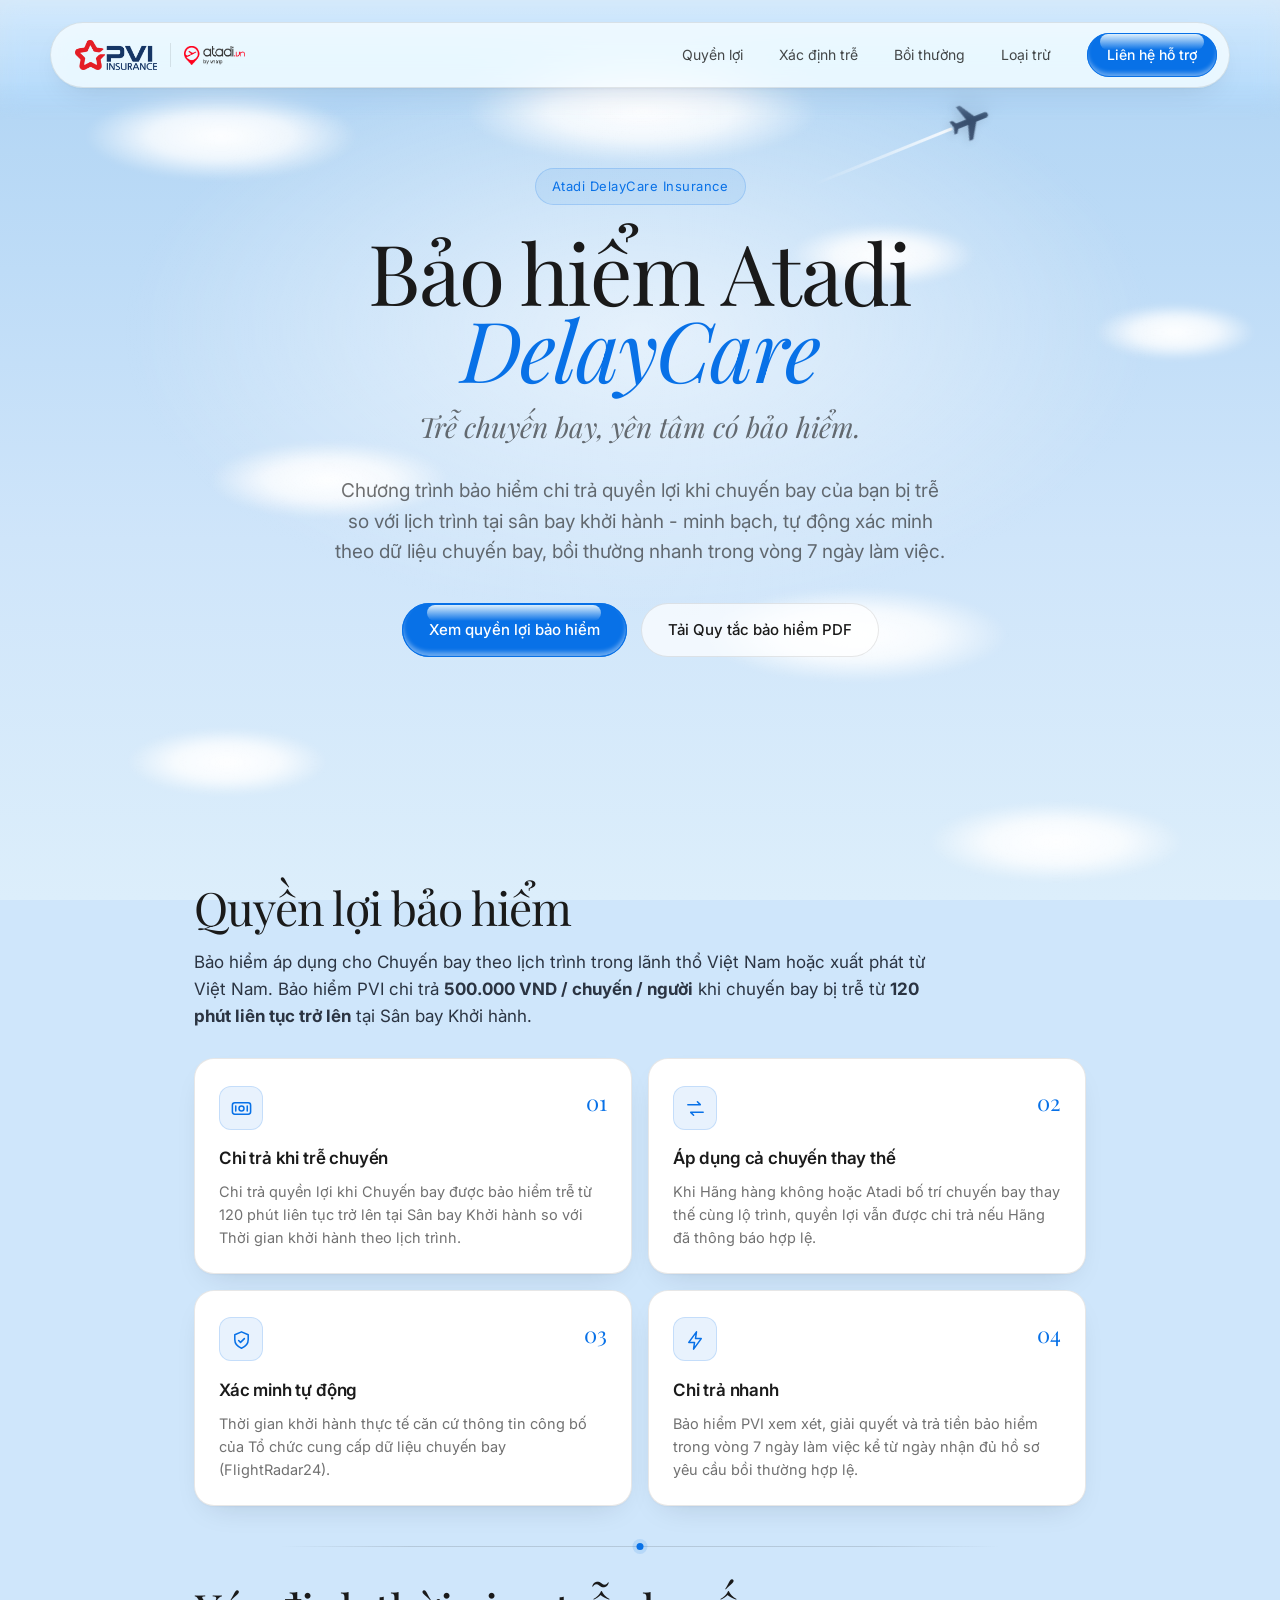
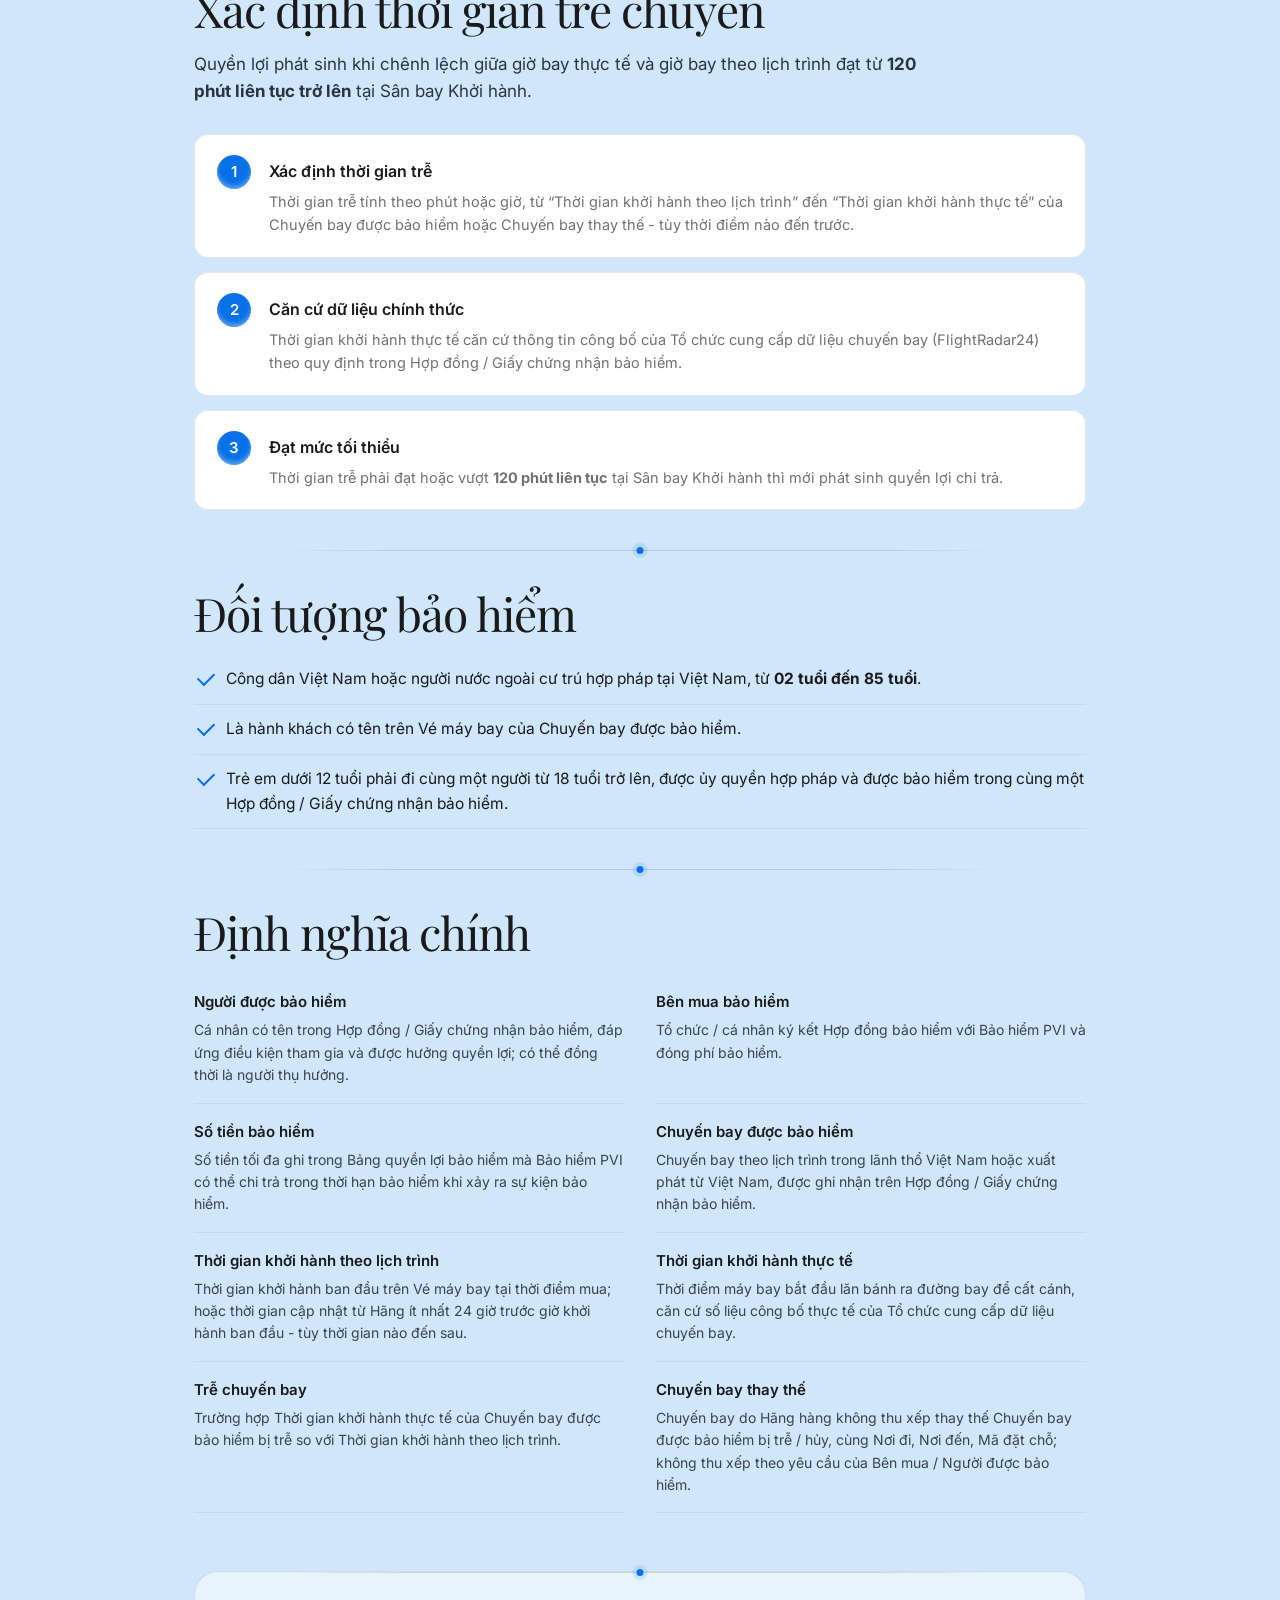
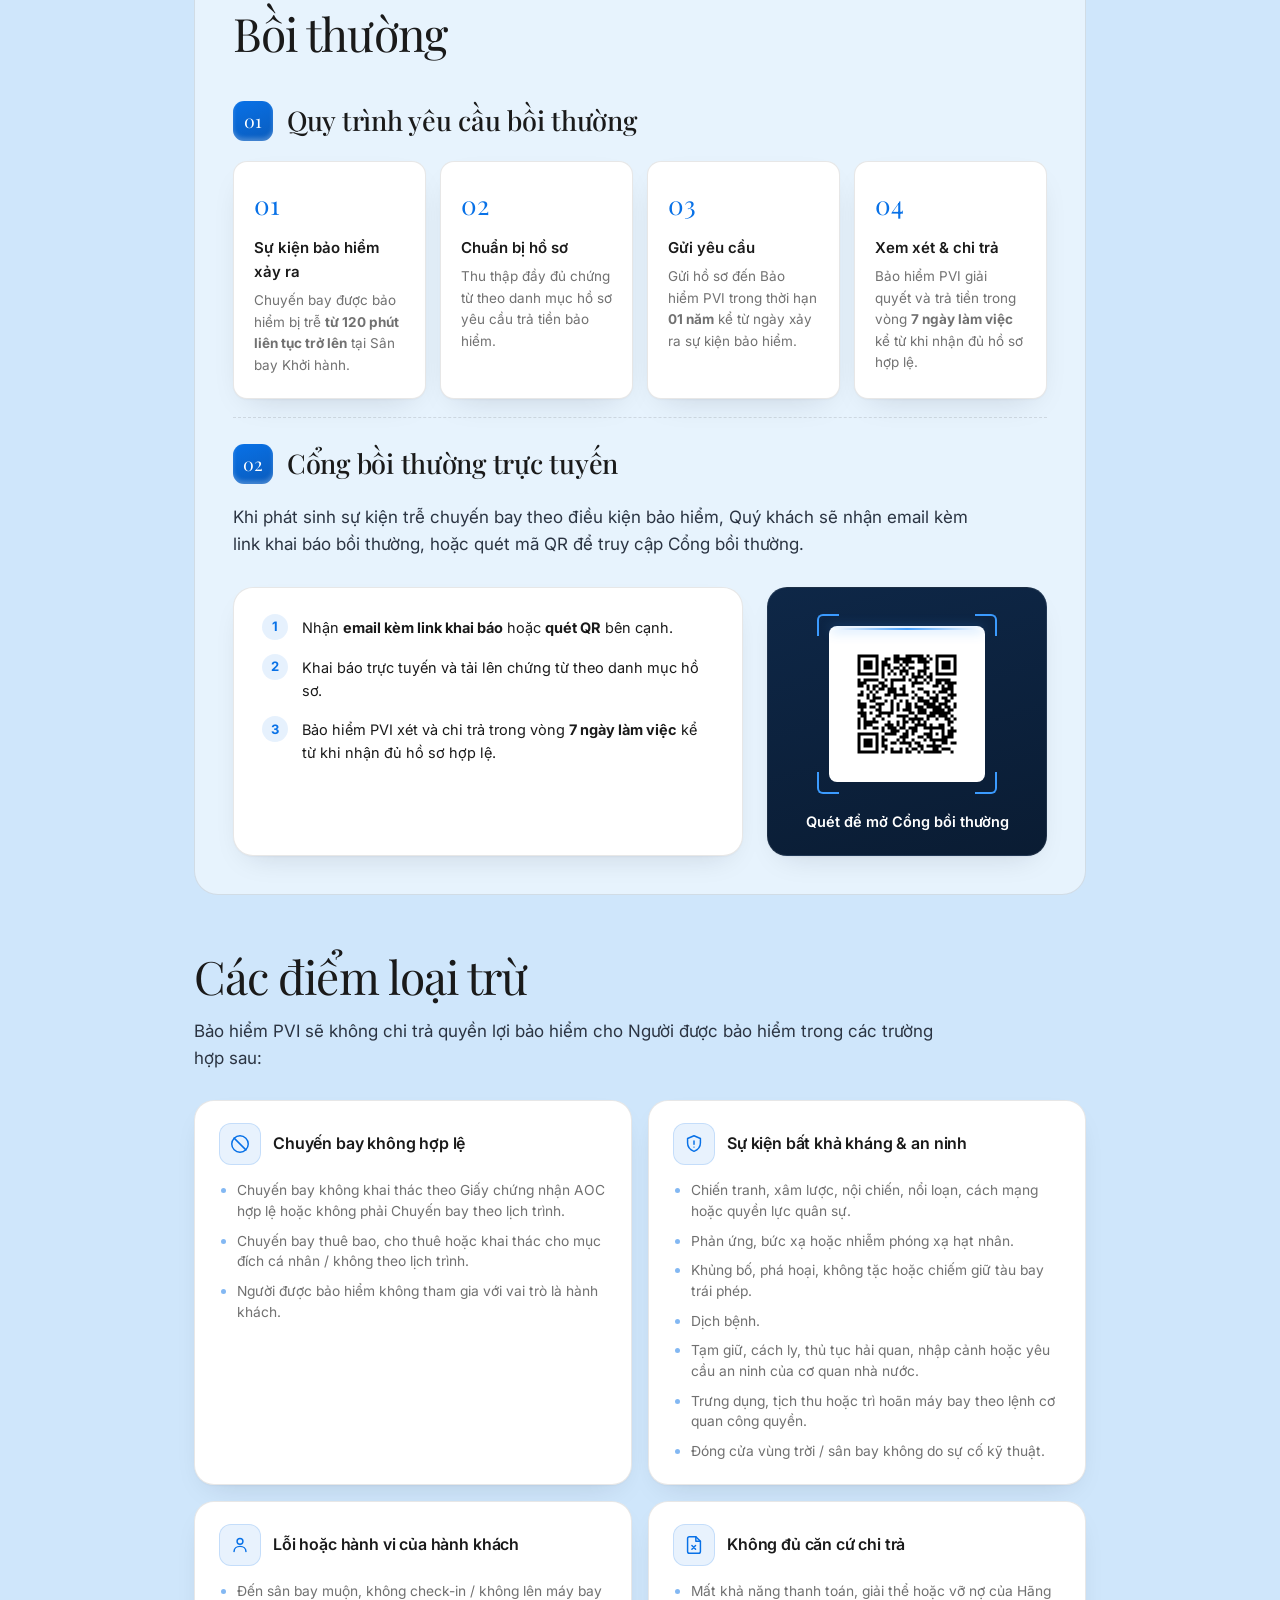
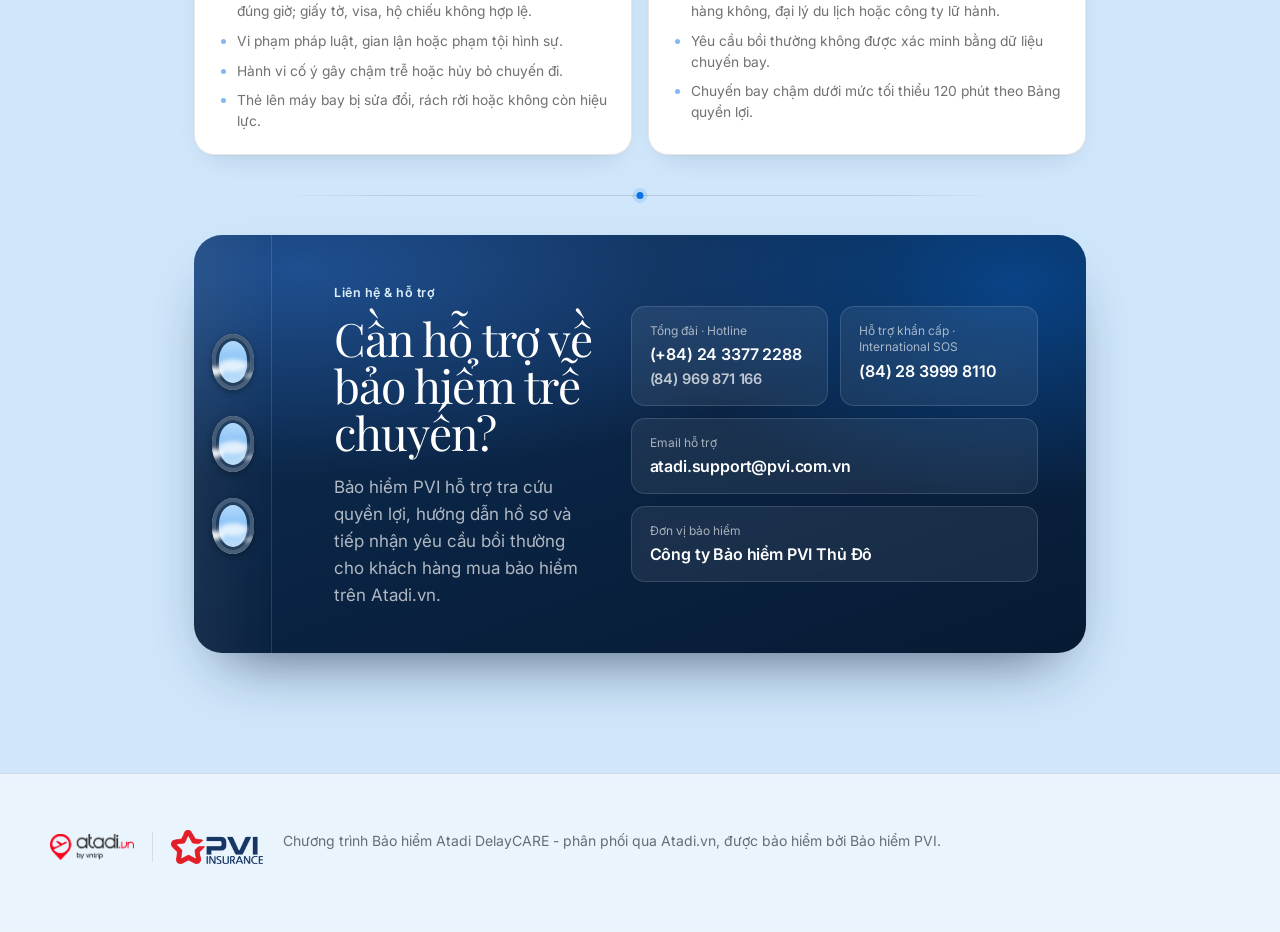
==== commit b5c710a1: "Add files via upload" ====
--- a/index.html
+++ b/index.html
@@ -66,9 +66,7 @@
     <h1 class="hero__title">Bảo hiểm Atadi<br /><span class="ital">DelayCare</span></h1>
     <div class="hero__tagline">Trễ chuyến bay, yên tâm có bảo hiểm.</div>
     <p class="hero__sub">
-      Chương trình bảo hiểm chi trả quyền lợi khi chuyến bay của bạn bị trễ so với lịch trình<br class="desk-br"/>
-      tại sân bay khởi hành - minh bạch, tự động xác minh theo dữ liệu chuyến bay,<br class="desk-br"/>
-      bồi thường nhanh trong vòng 7 ngày làm việc.
+      Chương trình bảo hiểm chi trả quyền lợi khi chuyến bay của bạn bị trễ so với lịch trình tại sân bay khởi hành - minh bạch, tự động xác minh theo dữ liệu chuyến bay, bồi thường nhanh trong vòng 7 ngày làm việc.
     </p>
     <div class="hero__actions">
       <a href="#quyen-loi" class="btn btn--primary">
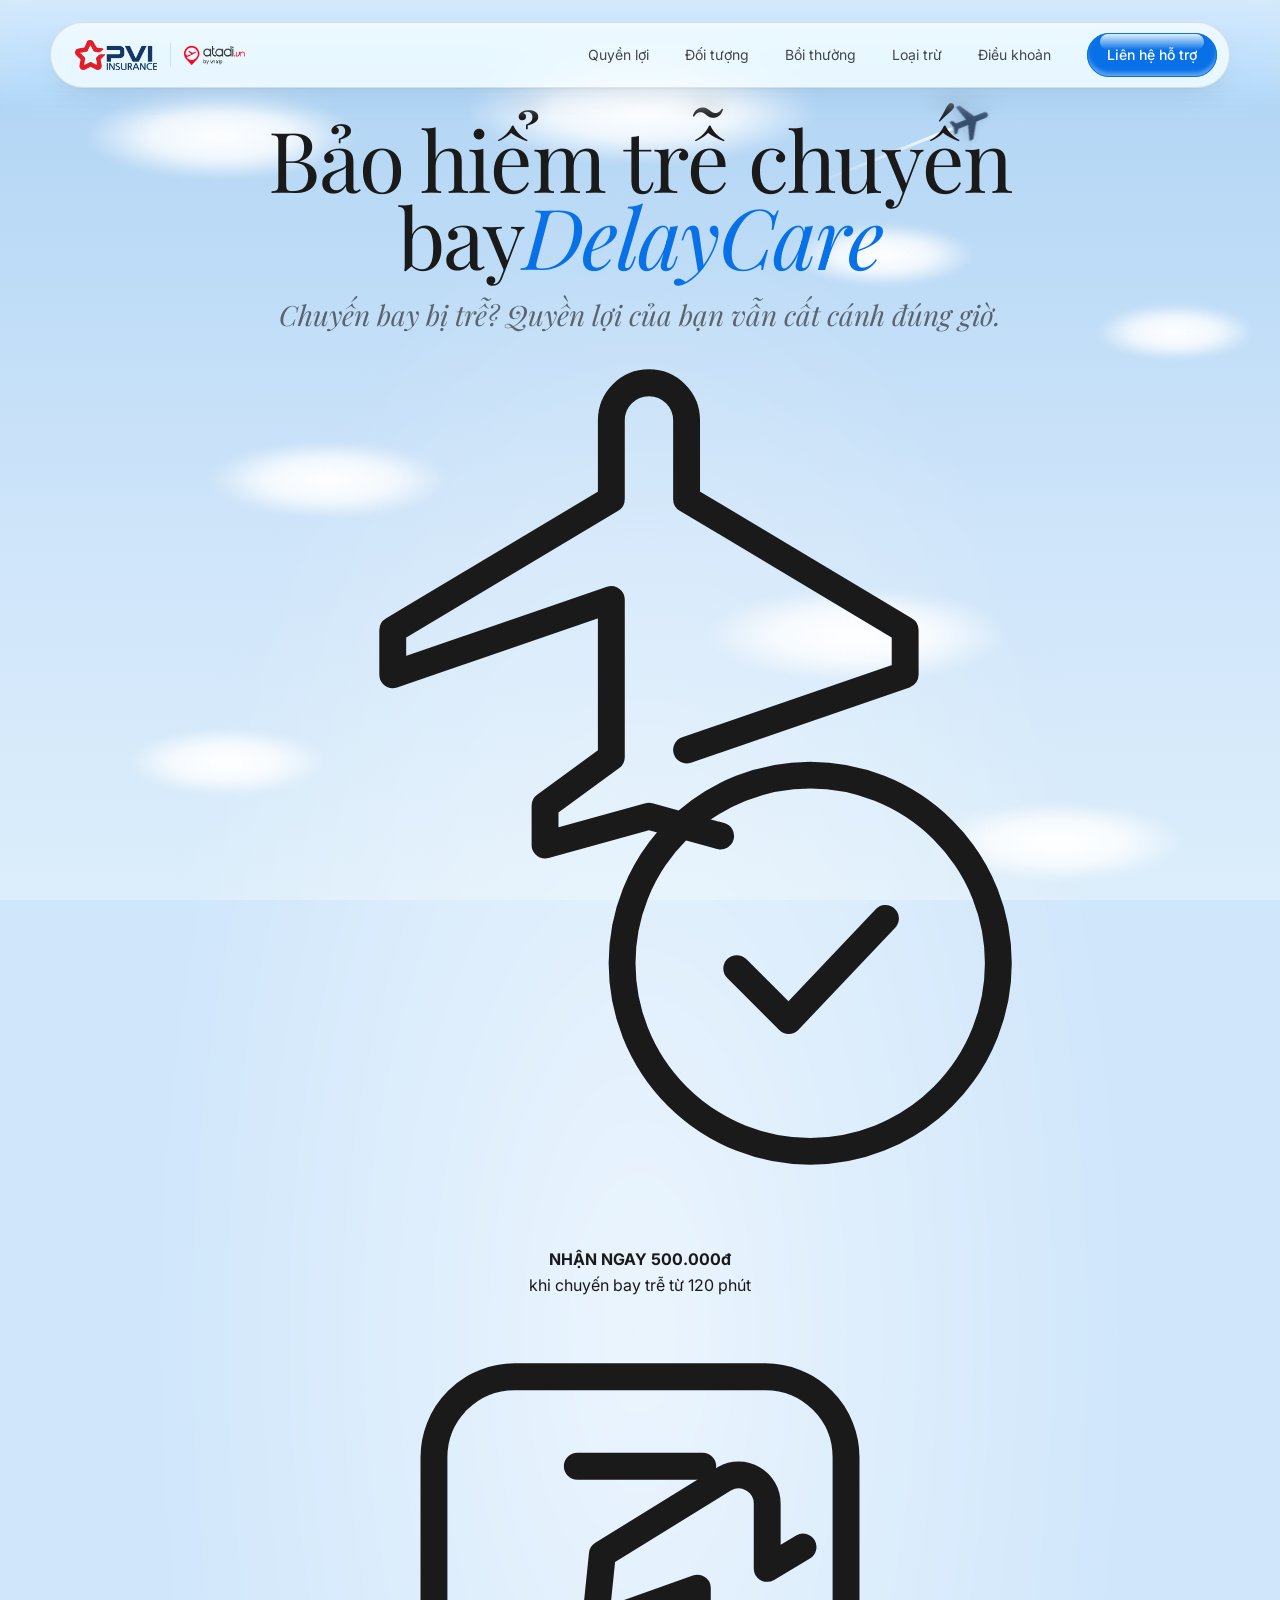
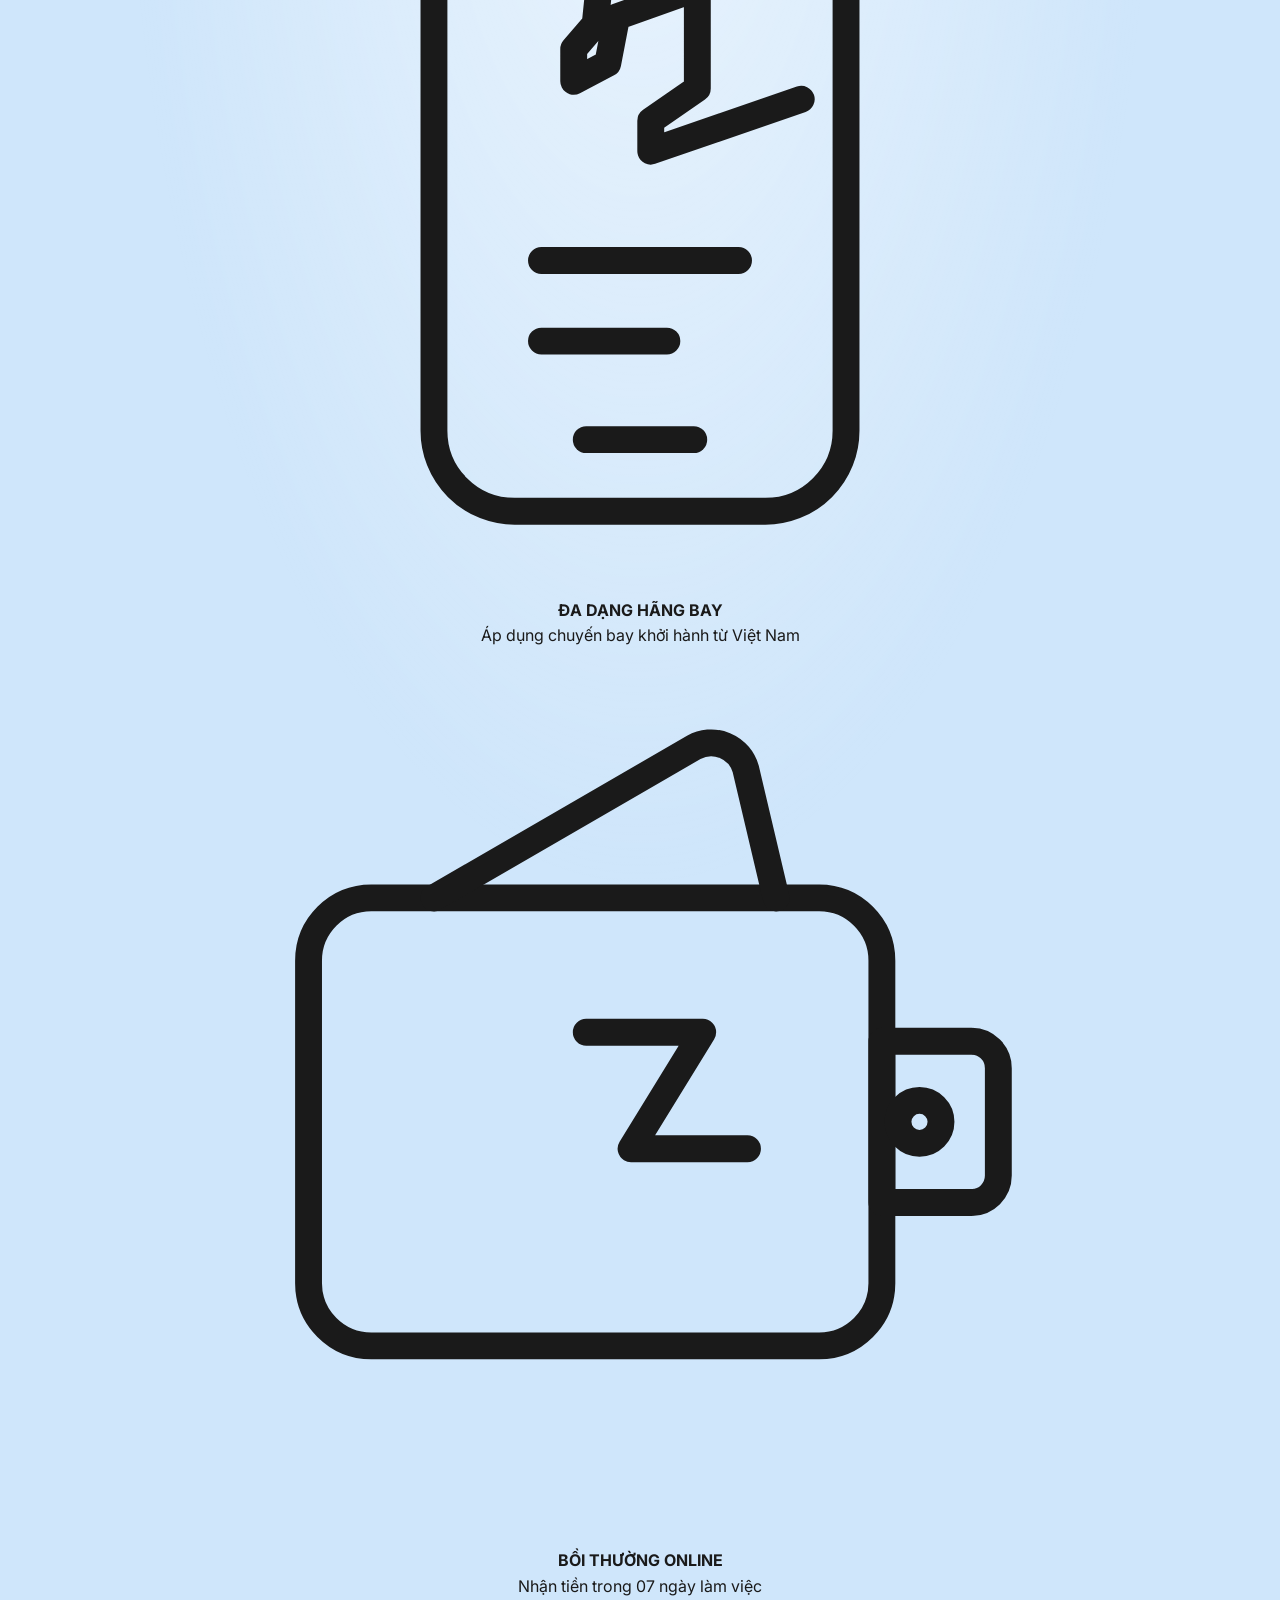
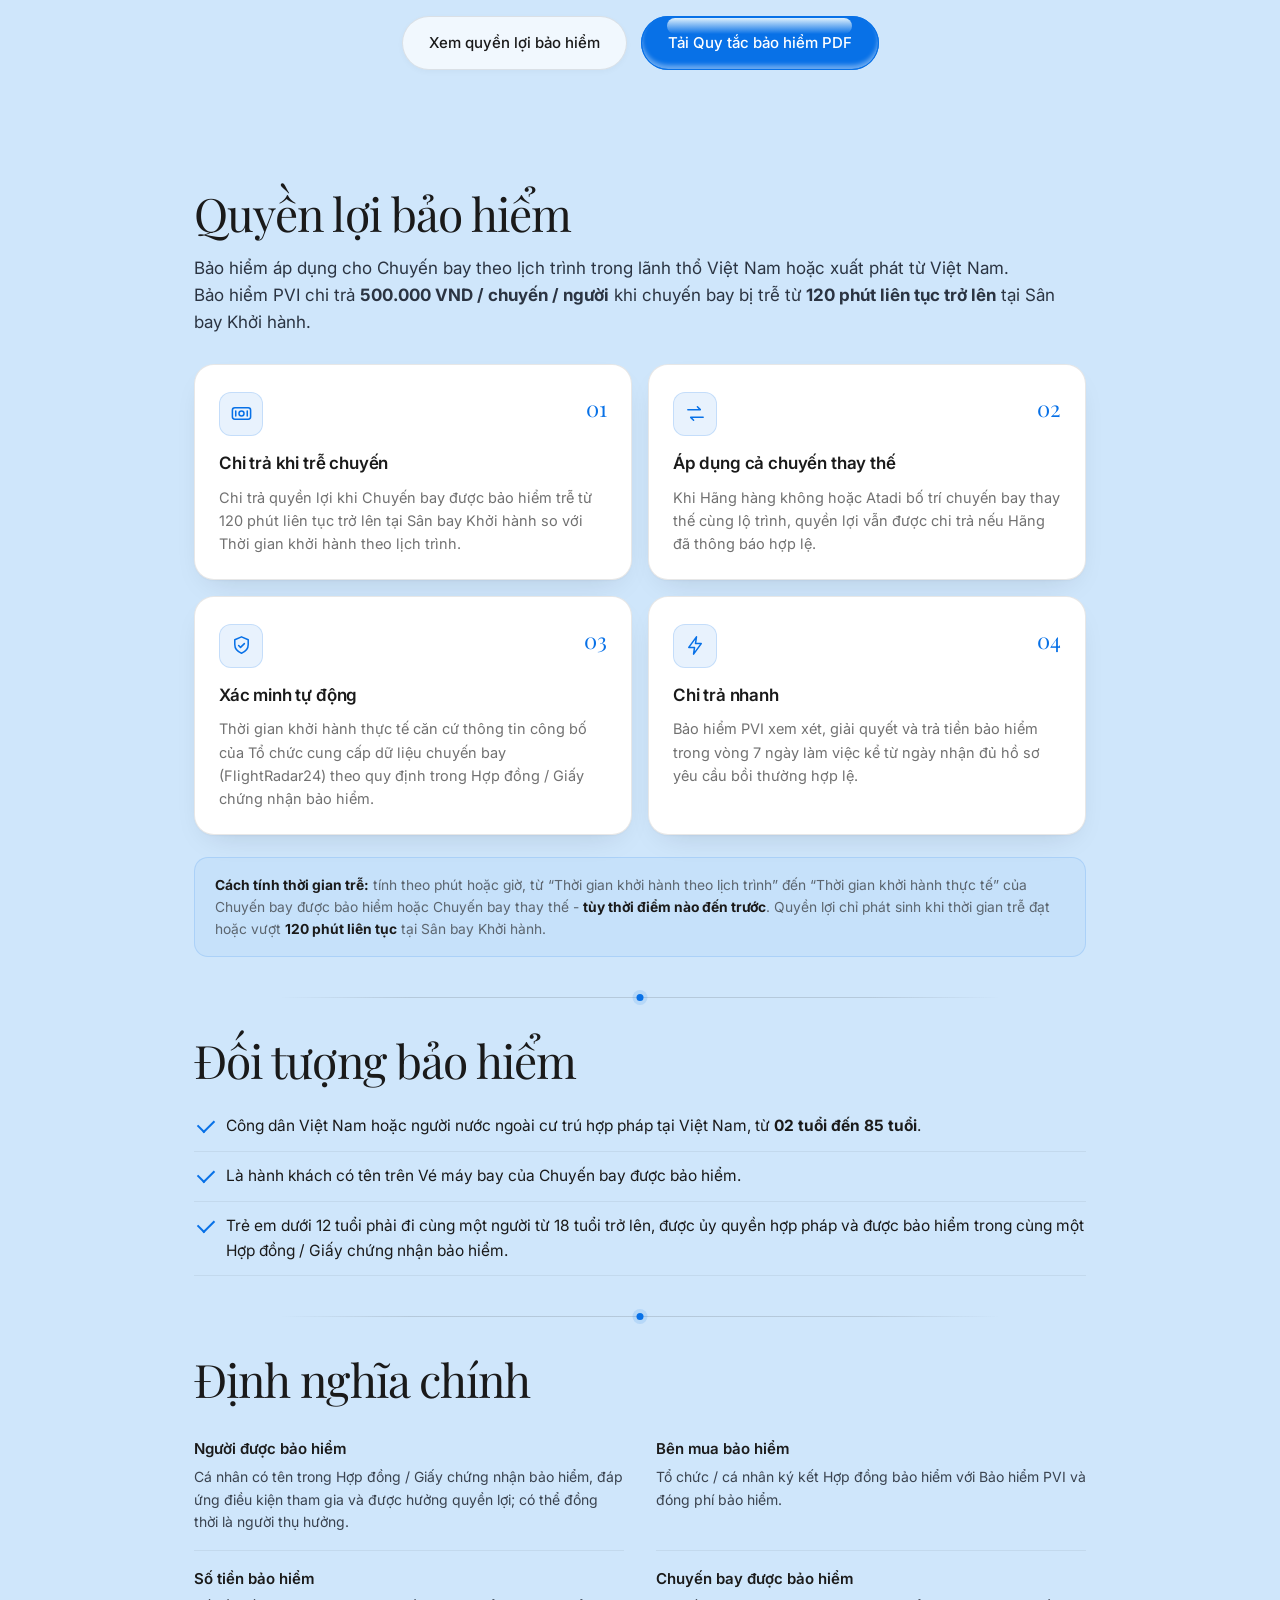
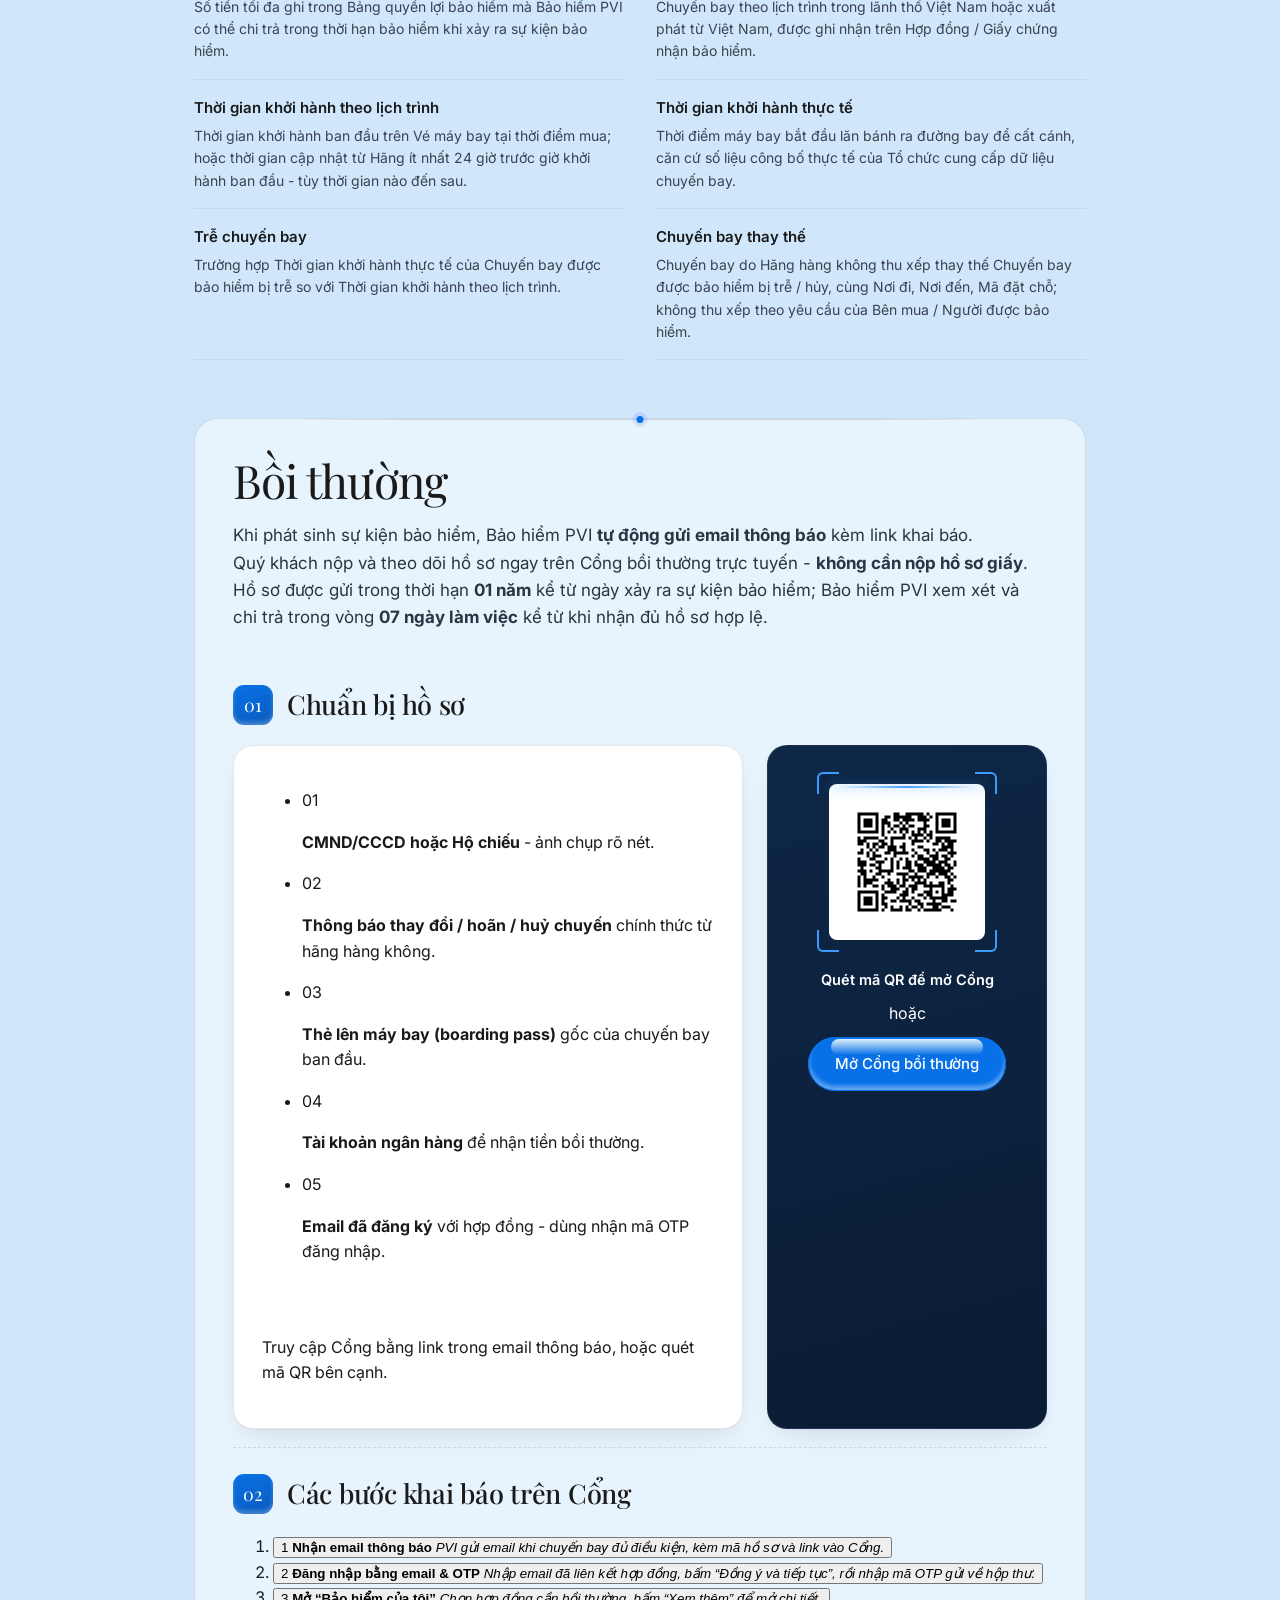
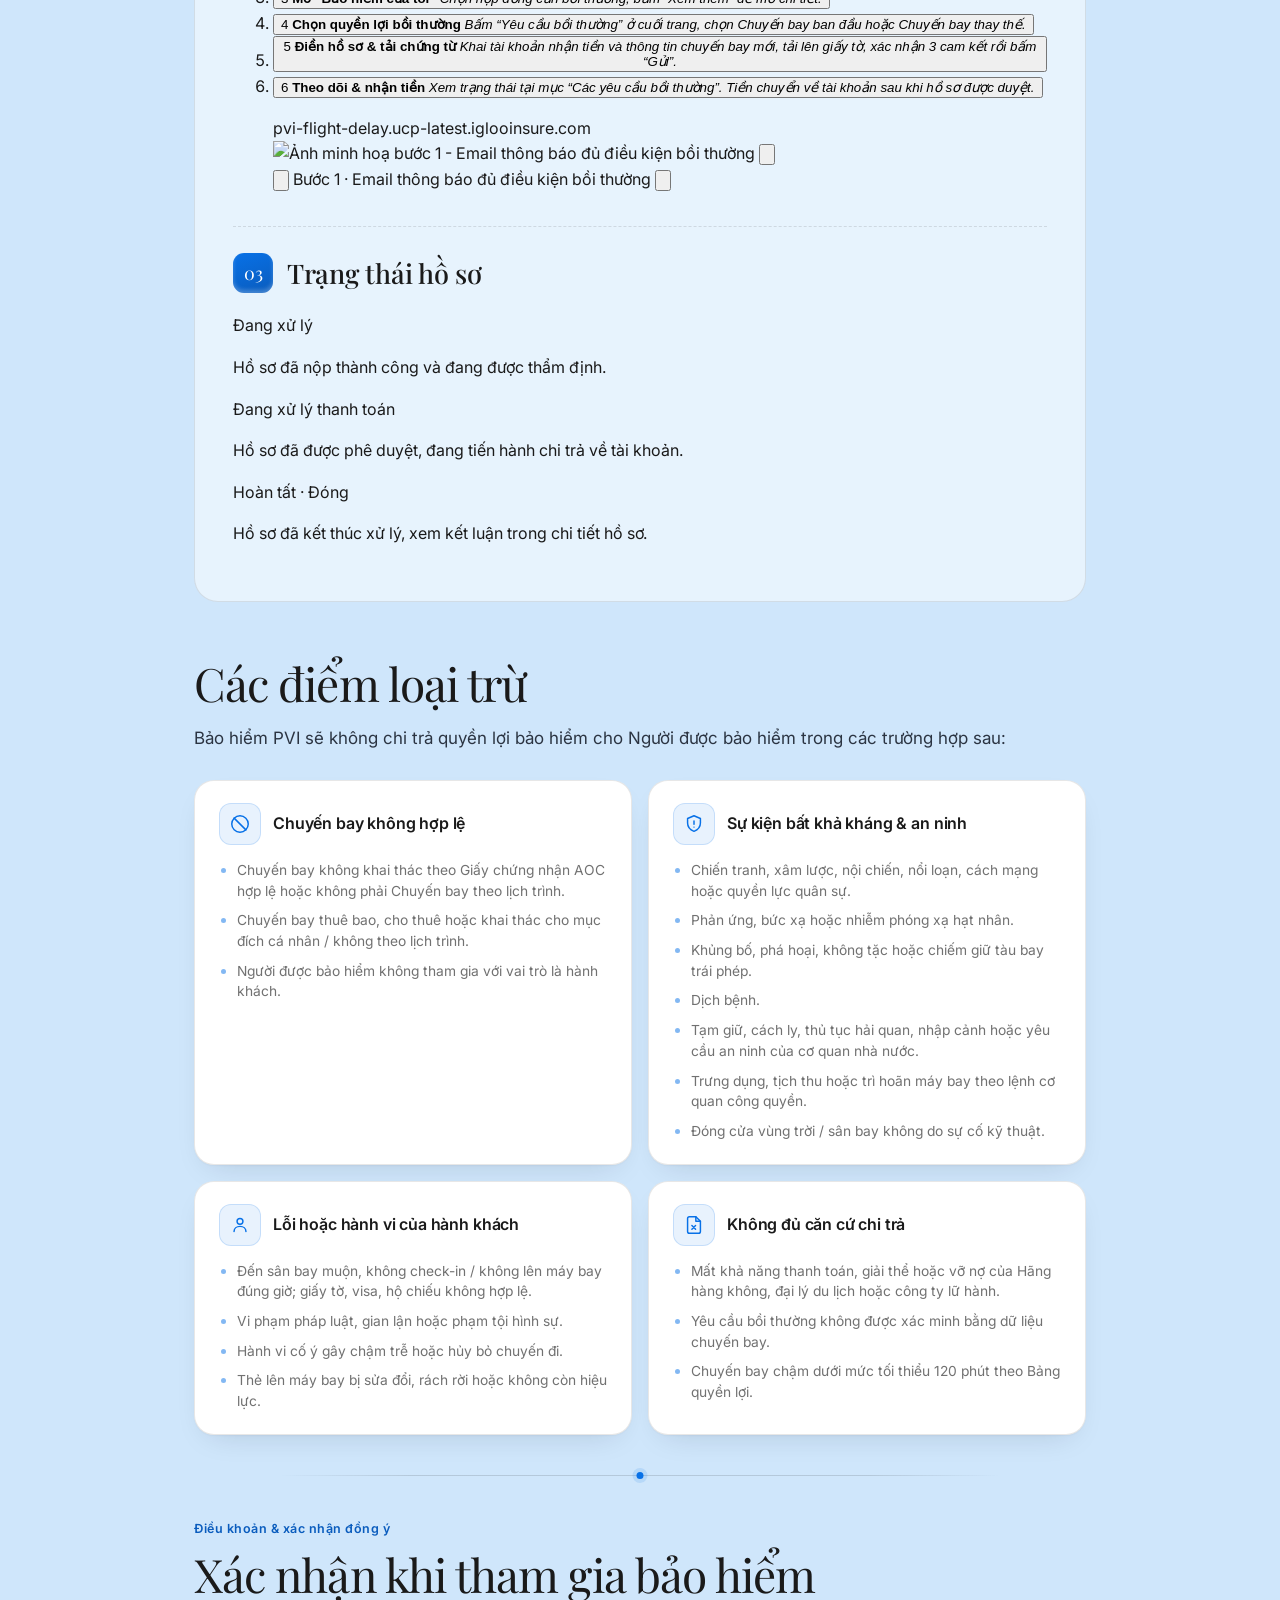
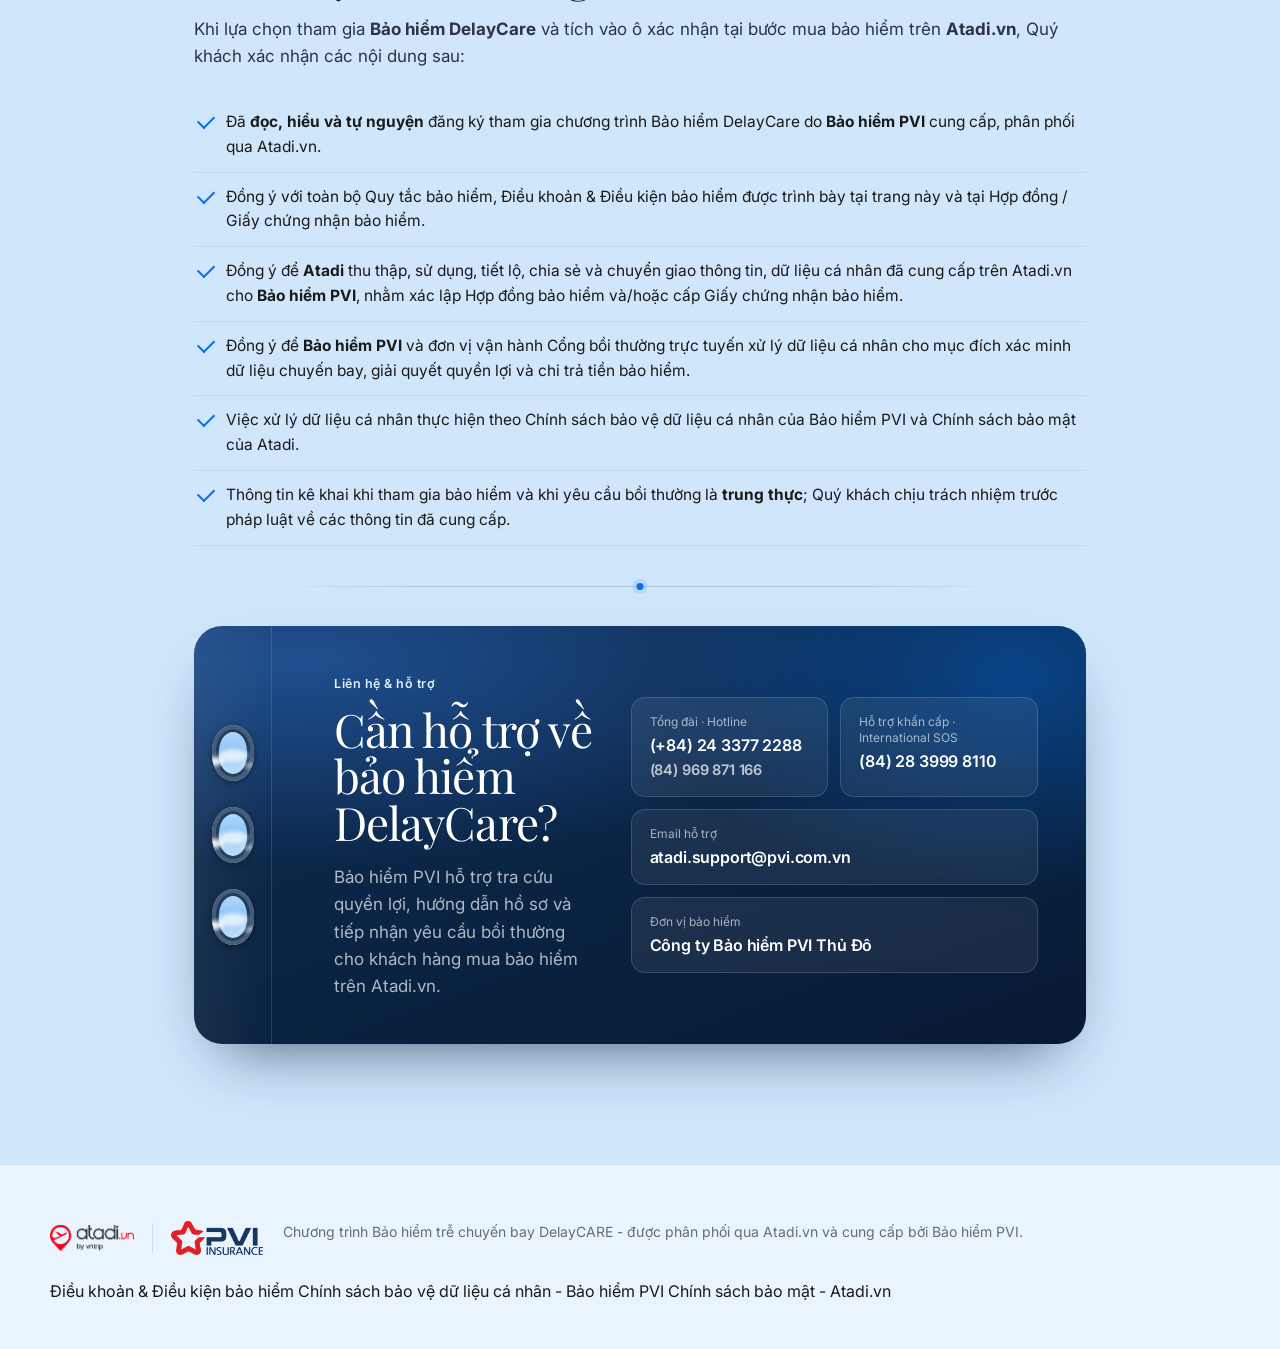
==== commit eb97c837: "Add files via upload" ====
--- a/index.html
+++ b/index.html
@@ -3,7 +3,7 @@
 <head>
 <meta charset="UTF-8" />
 <meta name="viewport" content="width=device-width, initial-scale=1.0" />
-<title>Bảo hiểm Atadi DelayCare · Atadi.vn - Quy tắc bảo hiểm</title>
+<title>Bảo hiểm DelayCare · Atadi.vn - Quy tắc bảo hiểm</title>
 <meta name="description" content="Quy tắc bảo hiểm chương trình Flight Delay Insurance phân phối qua Atadi.vn, được bảo hiểm bởi Bảo hiểm PVI." />
 
 <link rel="preconnect" href="https://fonts.googleapis.com" />
@@ -47,9 +47,10 @@
     </button>
     <div class="nav__links" id="navLinks">
       <a href="#quyen-loi">Quyền lợi</a>
-      <a href="#xac-dinh-tre">Xác định trễ</a>
+      <a href="#doi-tuong">Đối tượng</a>
       <a href="#quy-trinh-bt">Bồi thường</a>
       <a href="#loai-tru">Loại trừ</a>
+      <a href="#dieu-khoan">Điều khoản</a>
       <a href="#lien-he" class="nav__cta">
         Liên hệ hỗ trợ
         <span class="nav__cta-glint" aria-hidden="true"></span>
@@ -62,18 +63,51 @@
 <section class="hero" id="hero" data-screen-label="Hero">
   <div class="hero__bg" aria-hidden="true"></div>
   <div class="hero__inner">
-    <span class="hero__eyebrow">Atadi DelayCare Insurance</span>
-    <h1 class="hero__title">Bảo hiểm Atadi<br /><span class="ital">DelayCare</span></h1>
-    <div class="hero__tagline">Trễ chuyến bay, yên tâm có bảo hiểm.</div>
-    <p class="hero__sub">
-      Chương trình bảo hiểm chi trả quyền lợi khi chuyến bay của bạn bị trễ so với lịch trình tại sân bay khởi hành - minh bạch, tự động xác minh theo dữ liệu chuyến bay, bồi thường nhanh trong vòng 7 ngày làm việc.
-    </p>
+    <h1 class="hero__title"><span class="title-top">Bảo hiểm trễ chuyến bay</span><span class="ital">DelayCare</span></h1>
+    <div class="hero__tagline">Chuyến bay bị trễ? Quyền lợi của bạn vẫn cất cánh đúng giờ.</div>
+    <!-- 3 điểm vượt trội của sản phẩm (icon lớn + 1 câu, không khung thẻ) -->
+    <div class="usps">
+      <div class="usp">
+        <span class="usp__ic" aria-hidden="true">
+          <svg viewBox="0 0 48 48" fill="none" stroke="currentColor" stroke-width="1.5" stroke-linecap="round" stroke-linejoin="round">
+            <path d="M26.6 21.6 38.8 17.4v-2.5L26.6 7.6V3.2a2.1 2.1 0 0 0-4.2 0v4.4L10.2 14.9v2.5l12.2-4.2v8.8l-3.7 2.7v2.2l5.8-1.6 4 1.1"/>
+            <circle cx="33.5" cy="33.5" r="10.5"/>
+            <path d="M29.4 33.8l2.9 2.9 5.4-5.7"/>
+          </svg>
+        </span>
+        <p><b>NHẬN NGAY 500.000đ</b><br>khi chuyến bay trễ từ 120 phút</p>
+      </div>
+      <div class="usp">
+        <span class="usp__ic" aria-hidden="true">
+          <svg viewBox="0 0 48 48" fill="none" stroke="currentColor" stroke-width="1.5" stroke-linecap="round" stroke-linejoin="round">
+            <rect x="12.5" y="3.5" width="23" height="41" rx="4.5"/>
+            <path d="M20.5 8.5h7"/>
+            <path d="M21 40.5h6"/>
+            <path d="M33 21.5 24.6 24.4v-1.7l2.6-1.8v-5.6l-4.5 1.6-.5 2.6-1.9 1v-1.8l1.2-1.4.4-3.9 6.8-4.2a1.6 1.6 0 0 1 2.4 1.4v3.6l2-1.2"/>
+            <path d="M18.5 30.5h11M18.5 35h7"/>
+          </svg>
+        </span>
+        <p><b>ĐA DẠNG HÃNG BAY</b><br>Áp dụng chuyến bay khởi hành từ Việt Nam</p>
+      </div>
+      <div class="usp">
+        <span class="usp__ic" aria-hidden="true">
+          <svg viewBox="0 0 48 48" fill="none" stroke="currentColor" stroke-width="1.5" stroke-linecap="round" stroke-linejoin="round">
+            <path d="M5.5 16.5a3.5 3.5 0 0 1 3.5-3.5h25a3.5 3.5 0 0 1 3.5 3.5v18a3.5 3.5 0 0 1-3.5 3.5H9a3.5 3.5 0 0 1-3.5-3.5z"/>
+            <path d="M37.5 21h5a1.5 1.5 0 0 1 1.5 1.5v6a1.5 1.5 0 0 1-1.5 1.5h-5z"/>
+            <circle cx="39.6" cy="25.5" r="1.2"/>
+            <path d="M12.5 13 27 4.6a2 2 0 0 1 2.9 1.2l1.7 7.2"/>
+            <path d="M21 20.5h6.5l-4 6.5H30"/>
+          </svg>
+        </span>
+        <p><b>BỒI THƯỜNG ONLINE</b><br>Nhận tiền trong 07 ngày làm việc</p>
+      </div>
+    </div>
     <div class="hero__actions">
-      <a href="#quyen-loi" class="btn btn--primary">
-        Xem quyền lợi bảo hiểm
+      <a class="btn btn--ghost" href="#quyen-loi">Xem quyền lợi bảo hiểm</a>
+      <a class="btn btn--primary" href="assets/Atadi-DelayCare-Quy-tac-bao-hiem.pdf" download>
+        Tải Quy tắc bảo hiểm PDF
         <span class="btn__glint" aria-hidden="true"></span>
       </a>
-      <a class="btn btn--ghost" href="assets/Atadi-DelayCare-Quy-tac-bao-hiem.pdf" download>Tải Quy tắc bảo hiểm PDF</a>
     </div>
   </div>
 </section>
@@ -87,7 +121,7 @@
     <section class="block" id="quyen-loi" data-screen-label="Quyền lợi bảo hiểm">
       <h2 class="block__title">Quyền lợi bảo hiểm</h2>
       <p class="block__lead">
-        Bảo hiểm áp dụng cho Chuyến bay theo lịch trình trong lãnh thổ Việt Nam hoặc xuất phát từ Việt Nam. Bảo hiểm PVI chi trả <strong>500.000 VND / chuyến / người</strong> khi chuyến bay bị trễ từ <strong>120 phút liên tục trở lên</strong> tại Sân bay Khởi hành.
+        Bảo hiểm áp dụng cho Chuyến bay theo lịch trình trong lãnh thổ Việt Nam hoặc xuất phát từ Việt Nam.<br>Bảo hiểm PVI chi trả <strong>500.000 VND / chuyến / người</strong> khi chuyến bay bị trễ từ <strong>120 phút liên tục trở lên</strong> tại Sân bay Khởi hành.
       </p>
       <div class="cards">
         <article class="card">
@@ -112,7 +146,7 @@
             <span class="card__num">03</span>
           </div>
           <h3>Xác minh tự động</h3>
-          <p>Thời gian khởi hành thực tế căn cứ thông tin công bố của Tổ chức cung cấp dữ liệu chuyến bay (FlightRadar24).</p>
+          <p>Thời gian khởi hành thực tế căn cứ thông tin công bố của Tổ chức cung cấp dữ liệu chuyến bay (FlightRadar24) theo quy định trong Hợp đồng / Giấy chứng nhận bảo hiểm.</p>
         </article>
         <article class="card">
           <div class="card__head">
@@ -123,36 +157,10 @@
           <p>Bảo hiểm PVI xem xét, giải quyết và trả tiền bảo hiểm trong vòng 7 ngày làm việc kể từ ngày nhận đủ hồ sơ yêu cầu bồi thường hợp lệ.</p>
         </article>
       </div>
-    </section>
-
-    <!-- XAC DINH TRE -->
-    <section class="block" id="xac-dinh-tre" data-screen-label="Xác định trễ">
-      <h2 class="block__title">Xác định thời gian trễ chuyến</h2>
-      <p class="block__lead">Quyền lợi phát sinh khi chênh lệch giữa giờ bay thực tế và giờ bay theo lịch trình đạt từ <strong>120 phút liên tục trở lên</strong> tại Sân bay Khởi hành.</p>
-
-      <div class="steps">
-        <div class="step">
-          <span class="step__n">1</span>
-          <div>
-            <h4>Xác định thời gian trễ</h4>
-            <p>Thời gian trễ tính theo phút hoặc giờ, từ “Thời gian khởi hành theo lịch trình” đến “Thời gian khởi hành thực tế” của Chuyến bay được bảo hiểm hoặc Chuyến bay thay thế - tùy thời điểm nào đến trước.</p>
-          </div>
-        </div>
-        <div class="step">
-          <span class="step__n">2</span>
-          <div>
-            <h4>Căn cứ dữ liệu chính thức</h4>
-            <p>Thời gian khởi hành thực tế căn cứ thông tin công bố của Tổ chức cung cấp dữ liệu chuyến bay (FlightRadar24) theo quy định trong Hợp đồng / Giấy chứng nhận bảo hiểm.</p>
-          </div>
-        </div>
-        <div class="step">
-          <span class="step__n">3</span>
-          <div>
-            <h4>Đạt mức tối thiểu</h4>
-            <p>Thời gian trễ phải đạt hoặc vượt <strong>120 phút liên tục</strong> tại Sân bay Khởi hành thì mới phát sinh quyền lợi chi trả.</p>
-          </div>
-        </div>
-      </div>
+
+      <p class="note">
+        <strong>Cách tính thời gian trễ:</strong> tính theo phút hoặc giờ, từ “Thời gian khởi hành theo lịch trình” đến “Thời gian khởi hành thực tế” của Chuyến bay được bảo hiểm hoặc Chuyến bay thay thế - <strong>tùy thời điểm nào đến trước</strong>. Quyền lợi chỉ phát sinh khi thời gian trễ đạt hoặc vượt <strong>120 phút liên tục</strong> tại Sân bay Khởi hành.
+      </p>
     </section>
 
     <!-- 2. SUBJECT -->
@@ -180,65 +188,166 @@
       </dl>
     </section>
 
-    <!-- 7. CLAIMS (one section, 3 sub-sections) -->
+    <!-- 7. CLAIMS — quy trình + hướng dẫn thao tác trên Cổng bồi thường -->
     <section class="block block--claims" id="quy-trinh-bt" data-screen-label="Bồi thường">
       <h2 class="block__title">Bồi thường</h2>
-
+      <p class="block__lead">
+        Khi phát sinh sự kiện bảo hiểm, Bảo hiểm PVI <strong>tự động gửi email thông báo</strong> kèm link khai báo. Quý&nbsp;khách nộp và theo dõi hồ sơ ngay trên Cổng bồi thường trực tuyến - <strong>không cần nộp hồ sơ giấy</strong>.
+        Hồ&nbsp;sơ được gửi trong thời hạn <strong>01 năm</strong> kể từ ngày xảy ra sự kiện bảo hiểm; Bảo hiểm PVI xem xét và chi trả trong vòng <strong>07 ngày làm việc</strong> kể từ khi nhận đủ hồ sơ hợp lệ.
+      </p>
+
+      <!-- 01 · Chuẩn bị hồ sơ + QR truy cập -->
       <div class="subsec">
-        <div class="subsec__head"><span class="subsec__n">01</span><h3 class="subsec__title">Quy trình yêu cầu bồi thường</h3></div>
-      <div class="flow">
-        <div class="flow__item">
-          <span class="flow__n">01</span>
-          <h4>Sự kiện bảo hiểm xảy ra</h4>
-          <p>Chuyến bay được bảo hiểm bị trễ <strong>từ 120 phút liên tục trở lên</strong> tại Sân bay Khởi hành.</p>
-        </div>
-        <div class="flow__item">
-          <span class="flow__n">02</span>
-          <h4>Chuẩn bị hồ sơ</h4>
-          <p>Thu thập đầy đủ chứng từ theo danh mục hồ sơ yêu cầu trả tiền bảo hiểm.</p>
-        </div>
-        <div class="flow__item">
-          <span class="flow__n">03</span>
-          <h4>Gửi yêu cầu</h4>
-          <p>Gửi hồ sơ đến Bảo hiểm PVI trong thời hạn <strong>01 năm</strong> kể từ ngày xảy ra sự kiện bảo hiểm.</p>
-        </div>
-        <div class="flow__item">
-          <span class="flow__n">04</span>
-          <h4>Xem xét &amp; chi trả</h4>
-          <p>Bảo hiểm PVI giải quyết và trả tiền trong vòng <strong>7 ngày làm việc</strong> kể từ khi nhận đủ hồ sơ hợp lệ.</p>
-        </div>
-      </div>
-      </div>
-
+        <div class="subsec__head"><span class="subsec__n">01</span><h3 class="subsec__title">Chuẩn bị hồ sơ</h3></div>
+        <div class="claims">
+          <div class="claims__main">
+            <ul class="prep__list">
+              <li><span>01</span><p><strong>CMND/CCCD hoặc Hộ chiếu</strong> - ảnh chụp rõ nét.</p></li>
+              <li><span>02</span><p><strong>Thông báo thay đổi / hoãn / huỷ chuyến</strong> chính thức từ hãng hàng không.</p></li>
+              <li><span>03</span><p><strong>Thẻ lên máy bay (boarding pass)</strong> gốc của chuyến bay ban đầu.</p></li>
+              <li><span>04</span><p><strong>Tài khoản ngân hàng</strong> để nhận tiền bồi thường.</p></li>
+              <li><span>05</span><p><strong>Email đã đăng ký</strong> với hợp đồng - dùng nhận mã OTP đăng nhập.</p></li>
+            </ul>
+            <p class="claims__hint">Truy cập Cổng bằng link trong email thông báo, hoặc quét mã QR bên cạnh.</p>
+          </div>
+          <!-- 2 cách vào Cổng bồi thường: quét QR hoặc bấm nút — cùng một đích -->
+          <div class="claims__qr">
+            <div class="qrtech">
+              <span class="qrtech__b qrtech__b--tl" aria-hidden="true"></span>
+              <span class="qrtech__b qrtech__b--tr" aria-hidden="true"></span>
+              <span class="qrtech__b qrtech__b--bl" aria-hidden="true"></span>
+              <span class="qrtech__b qrtech__b--br" aria-hidden="true"></span>
+              <span class="qrtech__scan" aria-hidden="true"></span>
+              <img src="assets/claims-qr.png" alt="Mã QR truy cập Cổng bồi thường" />
+            </div>
+            <strong>Quét mã QR để mở Cổng</strong>
+            <span class="qr__or" aria-hidden="true"><span>hoặc</span></span>
+            <a class="btn btn--primary btn--block" href="https://pvi-flight-delay.ucp-latest.iglooinsure.com/" target="_blank" rel="noopener">
+              Mở Cổng bồi thường
+              <span class="btn__glint" aria-hidden="true"></span>
+            </a>
+          </div>
+        </div>
+      </div>
+
+      <!-- 02 · Các bước khai báo trên Cổng -->
       <div class="subsec">
-        <div class="subsec__head"><span class="subsec__n">02</span><h3 class="subsec__title">Cổng bồi thường trực tuyến</h3></div>
-      <p class="block__lead">
-        Khi phát sinh sự kiện trễ chuyến bay theo điều kiện bảo hiểm, Quý khách sẽ nhận email kèm
-        link khai báo bồi thường, hoặc quét mã QR để truy cập Cổng bồi thường.
-      </p>
-      <div class="claims">
-        <div class="claims__main">
-          <ol class="claims__steps">
-            <li><span>1</span><p>Nhận <strong>email kèm link khai báo</strong> hoặc <strong>quét QR</strong> bên cạnh.</p></li>
-            <li><span>2</span><p>Khai báo trực tuyến và tải lên chứng từ theo danh mục hồ sơ.</p></li>
-            <li><span>3</span><p>Bảo hiểm PVI xét và chi trả trong vòng <strong>7 ngày làm việc</strong> kể từ khi nhận đủ hồ sơ hợp lệ.</p></li>
+        <div class="subsec__head"><span class="subsec__n">02</span><h3 class="subsec__title">Các bước khai báo trên Cổng</h3></div>
+        <div class="walk" id="walk">
+          <ol class="walk__steps" id="walkSteps">
+            <li class="walk__step" data-step="1">
+              <button type="button" class="walk__btn">
+                <span class="walk__n">1</span>
+                <span class="walk__txt">
+                  <strong>Nhận email thông báo</strong>
+                  <em>PVI gửi email khi chuyến bay đủ điều kiện, kèm mã hồ sơ và link vào Cổng.</em>
+                </span>
+              </button>
+            </li>
+            <li class="walk__step" data-step="2">
+              <button type="button" class="walk__btn">
+                <span class="walk__n">2</span>
+                <span class="walk__txt">
+                  <strong>Đăng nhập bằng email &amp; OTP</strong>
+                  <em>Nhập email đã liên kết hợp đồng, bấm “Đồng ý và tiếp tục”, rồi nhập mã OTP gửi về hộp thư.</em>
+                </span>
+              </button>
+            </li>
+            <li class="walk__step" data-step="3">
+              <button type="button" class="walk__btn">
+                <span class="walk__n">3</span>
+                <span class="walk__txt">
+                  <strong>Mở “Bảo hiểm của tôi”</strong>
+                  <em>Chọn hợp đồng cần bồi thường, bấm “Xem thêm” để mở chi tiết.</em>
+                </span>
+              </button>
+            </li>
+            <li class="walk__step" data-step="4">
+              <button type="button" class="walk__btn">
+                <span class="walk__n">4</span>
+                <span class="walk__txt">
+                  <strong>Chọn quyền lợi bồi thường</strong>
+                  <em>Bấm “Yêu cầu bồi thường” ở cuối trang, chọn Chuyến bay ban đầu hoặc Chuyến bay thay thế.</em>
+                </span>
+              </button>
+            </li>
+            <li class="walk__step" data-step="5">
+              <button type="button" class="walk__btn">
+                <span class="walk__n">5</span>
+                <span class="walk__txt">
+                  <strong>Điền hồ sơ &amp; tải chứng từ</strong>
+                  <em>Khai tài khoản nhận tiền và thông tin chuyến bay mới, tải lên giấy tờ, xác nhận 3 cam kết rồi bấm “Gửi”.</em>
+                </span>
+              </button>
+            </li>
+            <li class="walk__step" data-step="6">
+              <button type="button" class="walk__btn">
+                <span class="walk__n">6</span>
+                <span class="walk__txt">
+                  <strong>Theo dõi &amp; nhận tiền</strong>
+                  <em>Xem trạng thái tại mục “Các yêu cầu bồi thường”. Tiền chuyển về tài khoản sau khi hồ sơ được duyệt.</em>
+                </span>
+              </button>
+            </li>
           </ol>
-        </div>
-        <div class="claims__qr">
-          <div class="qrtech">
-            <span class="qrtech__b qrtech__b--tl" aria-hidden="true"></span>
-            <span class="qrtech__b qrtech__b--tr" aria-hidden="true"></span>
-            <span class="qrtech__b qrtech__b--bl" aria-hidden="true"></span>
-            <span class="qrtech__b qrtech__b--br" aria-hidden="true"></span>
-            <span class="qrtech__scan" aria-hidden="true"></span>
-            <img src="assets/claims-qr.png" alt="Mã QR truy cập Cổng bồi thường" />
-          </div>
-          <strong>Quét để mở Cổng bồi thường</strong>
-        </div>
-      </div>
-      </div>
-
-    </section>
+
+          <figure class="walk__view">
+            <div class="brw">
+              <div class="brw__bar" aria-hidden="true">
+                <span class="brw__dot"></span><span class="brw__dot"></span><span class="brw__dot"></span>
+                <span class="brw__url">pvi-flight-delay.ucp-latest.iglooinsure.com</span>
+              </div>
+              <div class="brw__stage">
+                <img id="walkImg" src="assets/guide/01-email.png" alt="Ảnh minh hoạ bước 1 - Email thông báo đủ điều kiện bồi thường" />
+                <button type="button" class="brw__zoom" id="walkZoom" aria-label="Phóng to ảnh">
+                  <svg viewBox="0 0 24 24" fill="none" stroke="currentColor" stroke-width="1.8" stroke-linecap="round" stroke-linejoin="round"><circle cx="11" cy="11" r="7"/><path d="M20 20l-3.5-3.5M11 8.5v5M8.5 11h5"/></svg>
+                </button>
+              </div>
+            </div>
+            <figcaption class="walk__cap">
+              <button type="button" class="walk__nav" id="walkPrev" aria-label="Ảnh trước">
+                <svg viewBox="0 0 24 24" fill="none" stroke="currentColor" stroke-width="1.8" stroke-linecap="round" stroke-linejoin="round"><path d="M15 5l-7 7 7 7"/></svg>
+              </button>
+              <span class="walk__caption-txt" id="walkCap">Bước 1 · Email thông báo đủ điều kiện bồi thường</span>
+              <button type="button" class="walk__nav" id="walkNext" aria-label="Ảnh tiếp theo">
+                <svg viewBox="0 0 24 24" fill="none" stroke="currentColor" stroke-width="1.8" stroke-linecap="round" stroke-linejoin="round"><path d="M9 5l7 7-7 7"/></svg>
+              </button>
+            </figcaption>
+            <div class="walk__dots" id="walkDots" role="tablist" aria-label="Chọn ảnh minh hoạ"></div>
+          </figure>
+        </div>
+
+
+      </div>
+
+      <!-- 03 · Trạng thái hồ sơ -->
+      <div class="subsec">
+        <div class="subsec__head"><span class="subsec__n">03</span><h3 class="subsec__title">Trạng thái hồ sơ</h3></div>
+        <div class="stat-grid">
+          <div class="stat stat--proc">
+            <span class="stat__chip">Đang xử lý</span>
+            <p>Hồ sơ đã nộp thành công và đang được thẩm định.</p>
+          </div>
+          <div class="stat stat--pay">
+            <span class="stat__chip">Đang xử lý thanh toán</span>
+            <p>Hồ sơ đã được phê duyệt, đang tiến hành chi trả về tài khoản.</p>
+          </div>
+          <div class="stat stat--done">
+            <span class="stat__chip">Hoàn tất · Đóng</span>
+            <p>Hồ sơ đã kết thúc xử lý, xem kết luận trong chi tiết hồ sơ.</p>
+          </div>
+        </div>
+      </div>
+
+    </section>
+
+    <!-- Lightbox phóng to ảnh hướng dẫn -->
+    <div class="lbox" id="lbox" hidden>
+      <button type="button" class="lbox__close" id="lboxClose" aria-label="Đóng">
+        <svg viewBox="0 0 24 24" fill="none" stroke="currentColor" stroke-width="2" stroke-linecap="round"><path d="M6 6l12 12M18 6L6 18"/></svg>
+      </button>
+      <img id="lboxImg" src="" alt="" />
+    </div>
 
     <!-- 6. EXCLUSIONS -->
     <section class="block" id="loai-tru" data-screen-label="Loại trừ">
@@ -297,7 +406,27 @@
       </div>
     </section>
 
-    <!-- 8. CONTACT -->
+    <!-- 8. CONSENT — nội dung được dẫn chiếu từ ô xác nhận khi mua trên Atadi.vn -->
+    <section class="block" id="dieu-khoan" data-screen-label="Điều khoản &amp; đồng ý">
+      <span class="block__kicker">Điều khoản &amp; xác nhận đồng ý</span>
+      <h2 class="block__title">Xác nhận khi tham gia bảo hiểm</h2>
+      <p class="block__lead">
+        Khi lựa chọn tham gia <strong>Bảo hiểm DelayCare</strong> và tích vào ô xác nhận tại bước mua bảo hiểm trên <strong>Atadi.vn</strong>, Quý khách xác nhận các nội dung sau:
+      </p>
+
+      <ul class="list list--check consent__list">
+        <li>Đã <strong>đọc, hiểu và tự nguyện</strong> đăng ký tham gia chương trình Bảo hiểm DelayCare do <strong>Bảo hiểm PVI</strong> cung cấp, phân phối qua Atadi.vn.</li>
+        <li>Đồng ý với toàn bộ <a href="assets/Atadi-DelayCare-Quy-tac-bao-hiem.pdf" target="_blank" rel="noopener">Quy tắc bảo hiểm, Điều khoản &amp; Điều kiện bảo hiểm</a> được trình bày tại trang này và tại Hợp đồng / Giấy chứng nhận bảo hiểm.</li>
+        <li>Đồng ý để <strong>Atadi</strong> thu thập, sử dụng, tiết lộ, chia sẻ và chuyển giao thông tin, dữ liệu cá nhân đã cung cấp trên Atadi.vn cho <strong>Bảo hiểm PVI</strong>, nhằm xác lập Hợp đồng bảo hiểm và/hoặc cấp Giấy chứng nhận bảo hiểm.</li>
+        <li>Đồng ý để <strong>Bảo hiểm PVI</strong> và đơn vị vận hành Cổng bồi thường trực tuyến xử lý dữ liệu cá nhân cho mục đích xác minh dữ liệu chuyến bay, giải quyết quyền lợi và chi trả tiền bảo hiểm.</li>
+        <li>Việc xử lý dữ liệu cá nhân thực hiện theo <a href="https://www.pvi.com.vn/vi/privacy-policy" target="_blank" rel="noopener">Chính sách bảo vệ dữ liệu cá nhân của Bảo hiểm PVI</a> và <a href="https://www.atadi.vn/chinh-sach-bao-mat" target="_blank" rel="noopener">Chính sách bảo mật của Atadi</a>.</li>
+        <li>Thông tin kê khai khi tham gia bảo hiểm và khi yêu cầu bồi thường là <strong>trung thực</strong>; Quý khách chịu trách nhiệm trước pháp luật về các thông tin đã cung cấp.</li>
+      </ul>
+
+
+    </section>
+
+    <!-- 9. CONTACT -->
     <section class="block block--contact" id="lien-he" data-screen-label="Liên hệ">
       <div class="contact">
         <div class="contact__portholes" aria-hidden="true">
@@ -308,7 +437,7 @@
         <div class="contact__body">
           <div class="contact__text">
             <span class="block__kicker">Liên hệ &amp; hỗ trợ</span>
-            <h2 class="block__title">Cần hỗ trợ về bảo hiểm trễ chuyến?</h2>
+            <h2 class="block__title">Cần hỗ trợ về bảo hiểm DelayCare?</h2>
             <p class="block__lead">Bảo hiểm PVI hỗ trợ tra cứu quyền lợi, hướng dẫn hồ sơ và tiếp nhận yêu cầu bồi thường cho khách hàng mua bảo hiểm trên Atadi.vn.</p>
           </div>
           <div class="contact__cards">
@@ -346,7 +475,12 @@
         <span class="foot__logo-div" aria-hidden="true"></span>
         <img src="assets/pvi-logo.png" alt="Bảo hiểm PVI" class="foot__logo-img foot__logo-img--pvi" />
       </div>
-      <p>Chương trình Bảo hiểm Atadi DelayCARE - phân phối qua Atadi.vn, được bảo hiểm bởi Bảo hiểm PVI.</p>
+      <p>Chương trình Bảo hiểm trễ chuyến bay DelayCARE - được phân phối qua Atadi.vn và cung cấp bởi Bảo hiểm PVI.</p>
+    </div>
+    <div class="foot__policies">
+      <a href="#dieu-khoan">Điều khoản &amp; Điều kiện bảo hiểm</a>
+      <a href="https://www.pvi.com.vn/vi/privacy-policy" target="_blank" rel="noopener">Chính sách bảo vệ dữ liệu cá nhân - Bảo hiểm PVI</a>
+      <a href="https://www.atadi.vn/chinh-sach-bao-mat" target="_blank" rel="noopener">Chính sách bảo mật - Atadi.vn</a>
     </div>
   </div>
 </footer>
--- a/styles.css
+++ b/styles.css
@@ -150,10 +150,11 @@
 /* ============ HERO ============ */
 .hero {
   position: relative;
-  min-height: 92vh;
-  padding: 168px 24px 64px;
+  min-height: 100vh;
+  padding: 120px 24px 64px;
   display: flex;
   flex-direction: column;
+  justify-content: center;
   align-items: center;
   text-align: center;
   overflow: hidden;
@@ -259,7 +260,7 @@
 .hero__sub {
   font-size: clamp(16px, 2.2vw, 19px);
   color: var(--ink-60);
-  max-width: 620px;
+  max-width: 780px;
   margin: 0 auto 36px;
 }
 .hero__actions { display: flex; gap: 14px; justify-content: center; flex-wrap: wrap; }
@@ -354,8 +355,14 @@
   background: rgba(255, 255, 255, 0.7);
   color: var(--ink);
   border: 1px solid var(--line);
-}
-.btn--ghost:hover { border-color: rgba(26, 26, 26, 0.25); }
+  box-shadow: 0 2px 6px rgba(0,0,0,0.03);
+}
+.btn--ghost:hover {
+  background: rgba(255, 255, 255, 0.95);
+  border-color: rgba(26, 26, 26, 0.25);
+  transform: translateY(-2px);
+  box-shadow: 0 4px 12px rgba(0,0,0,0.08);
+}
 
 /* ============ DOCUMENT LAYOUT ============ */
 .doc {
@@ -400,7 +407,7 @@
 .block__lead {
   font-size: 17px;
   color: #2b3442;
-  max-width: 760px;
+  max-width: 100%;
   margin: 0 0 28px;
   text-wrap: pretty;
 }
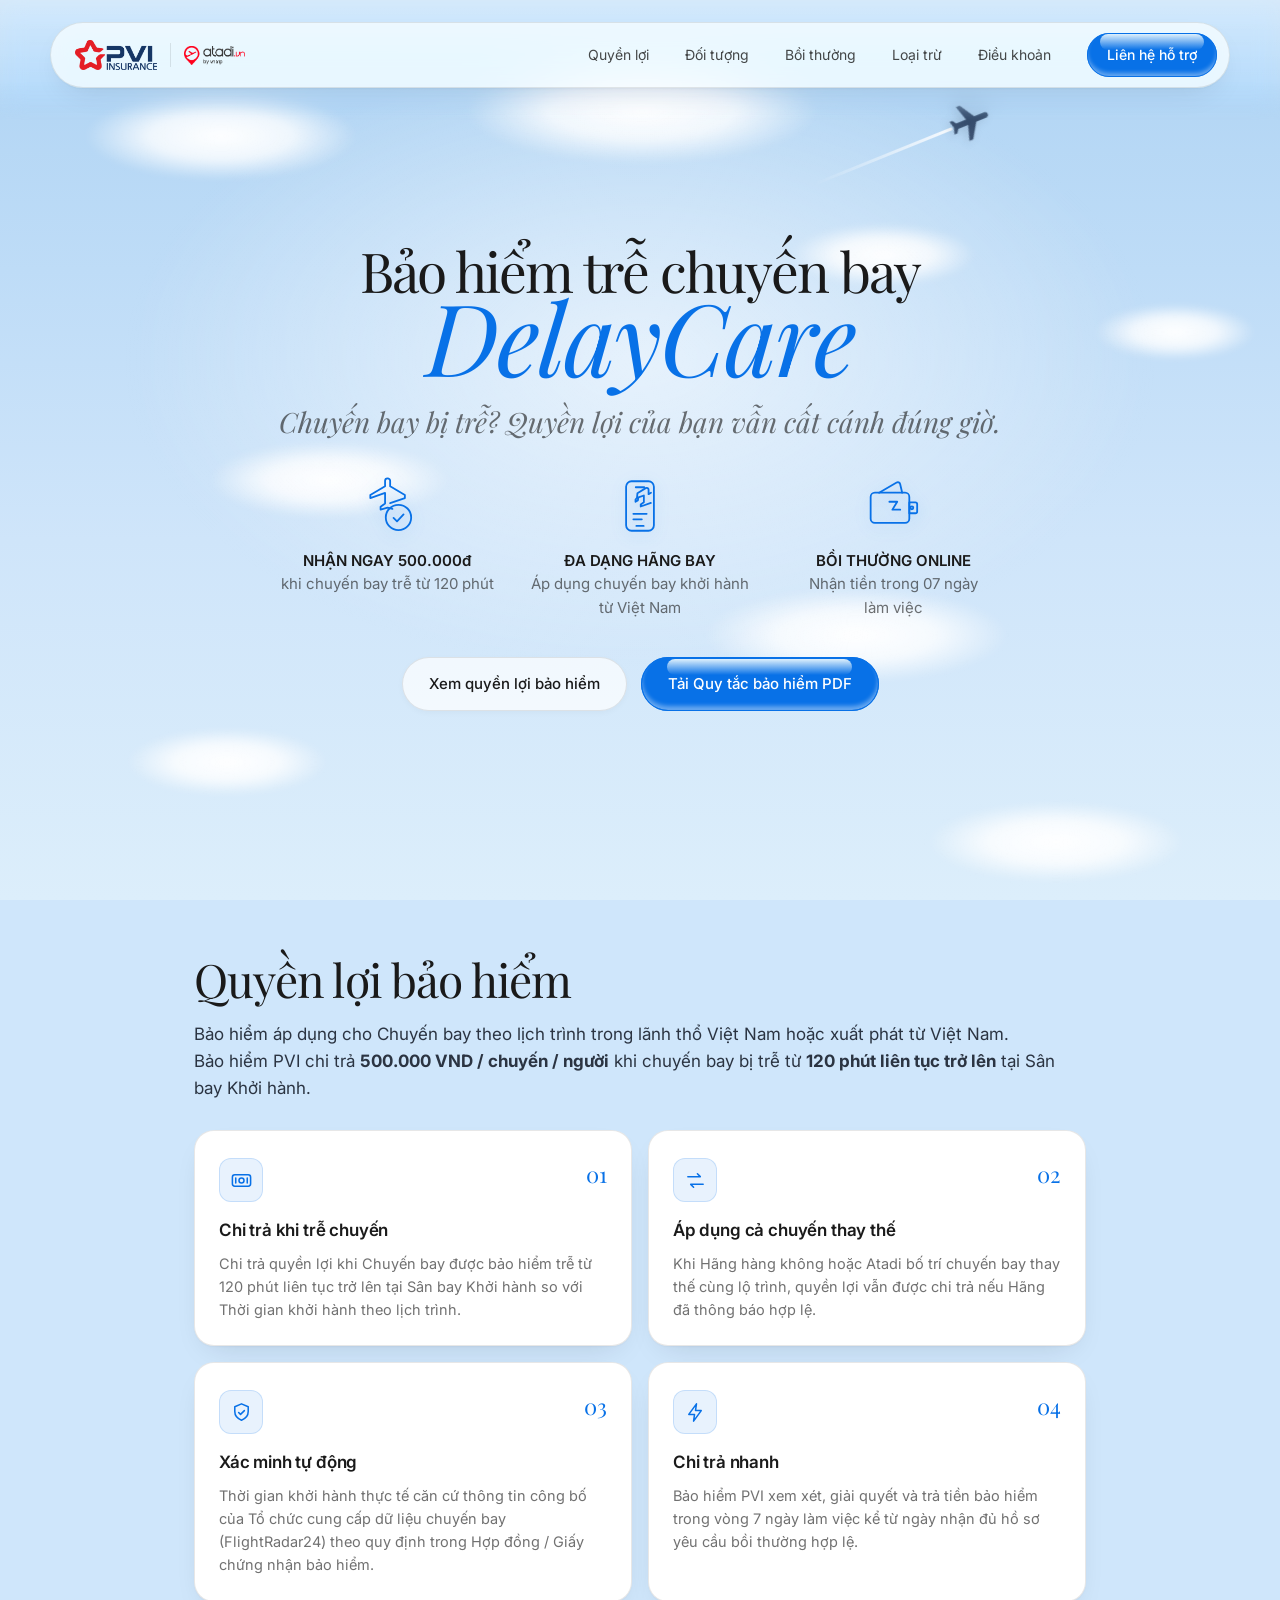
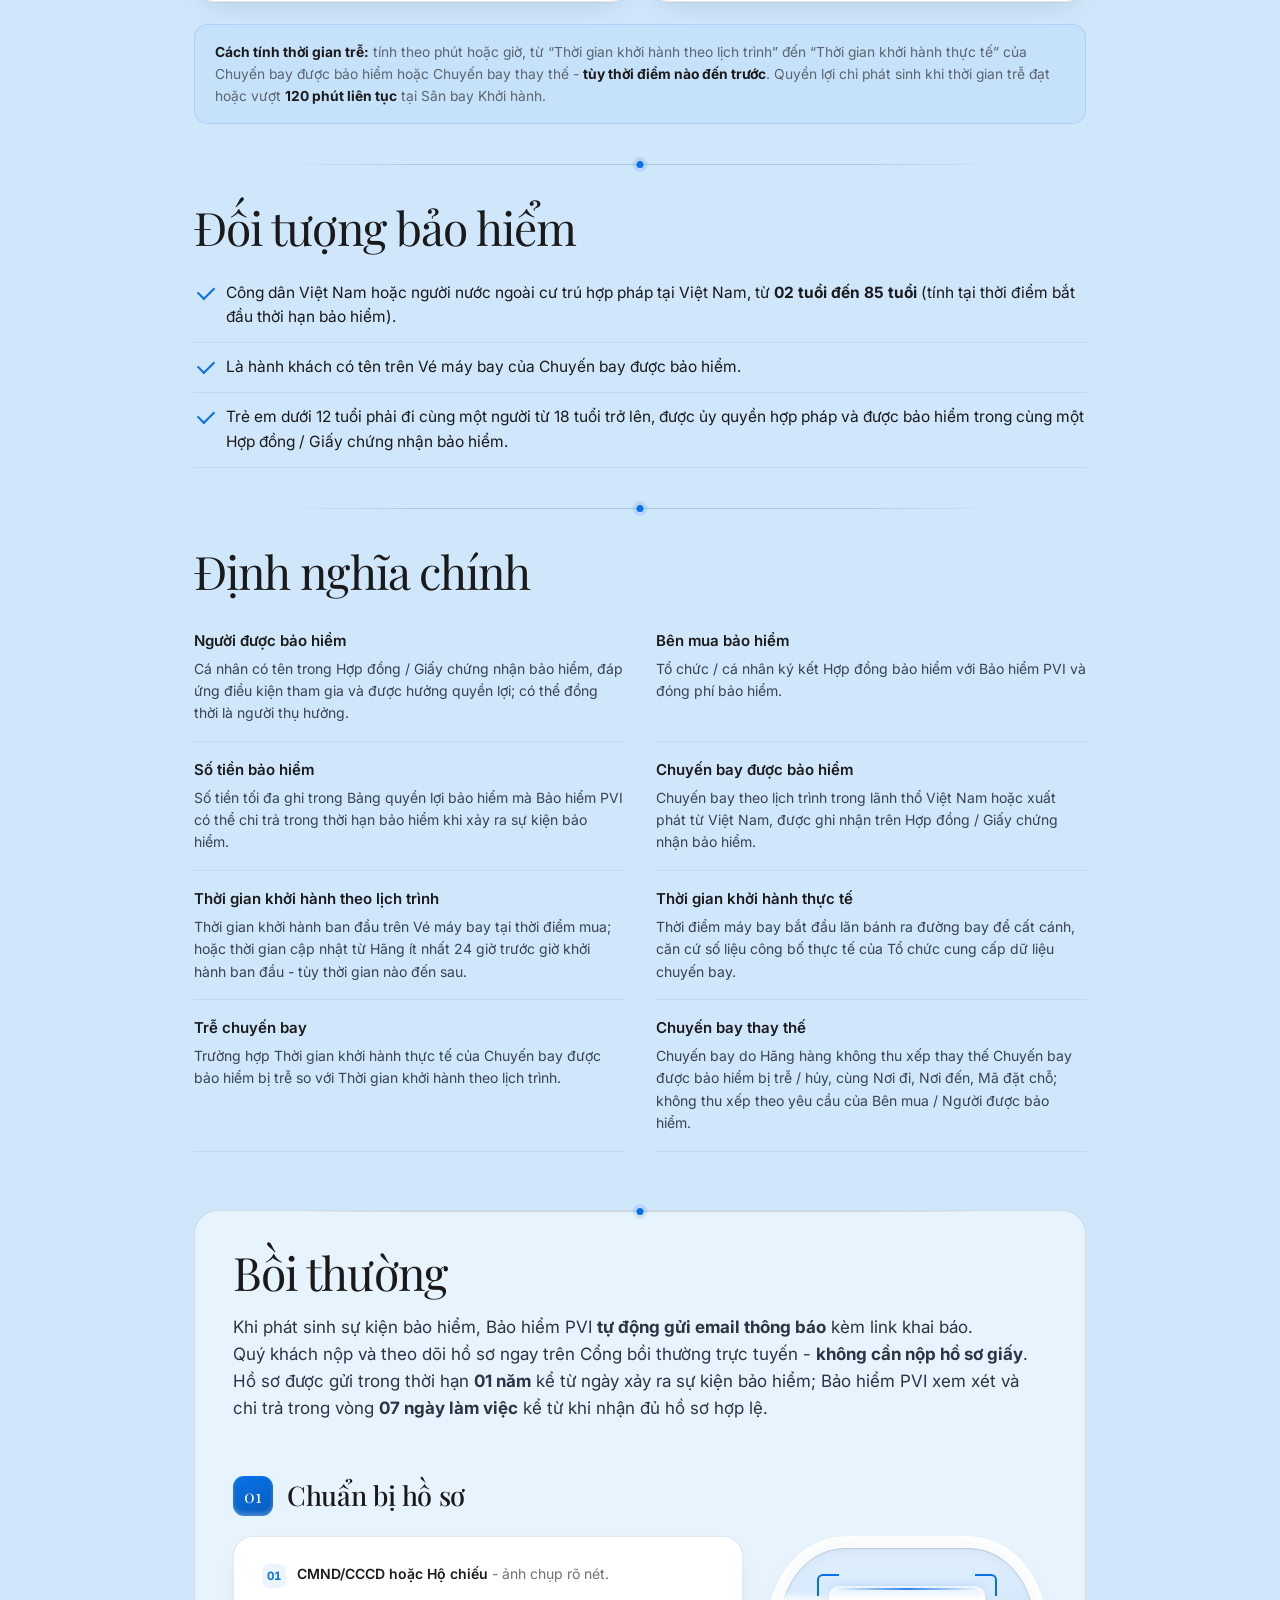
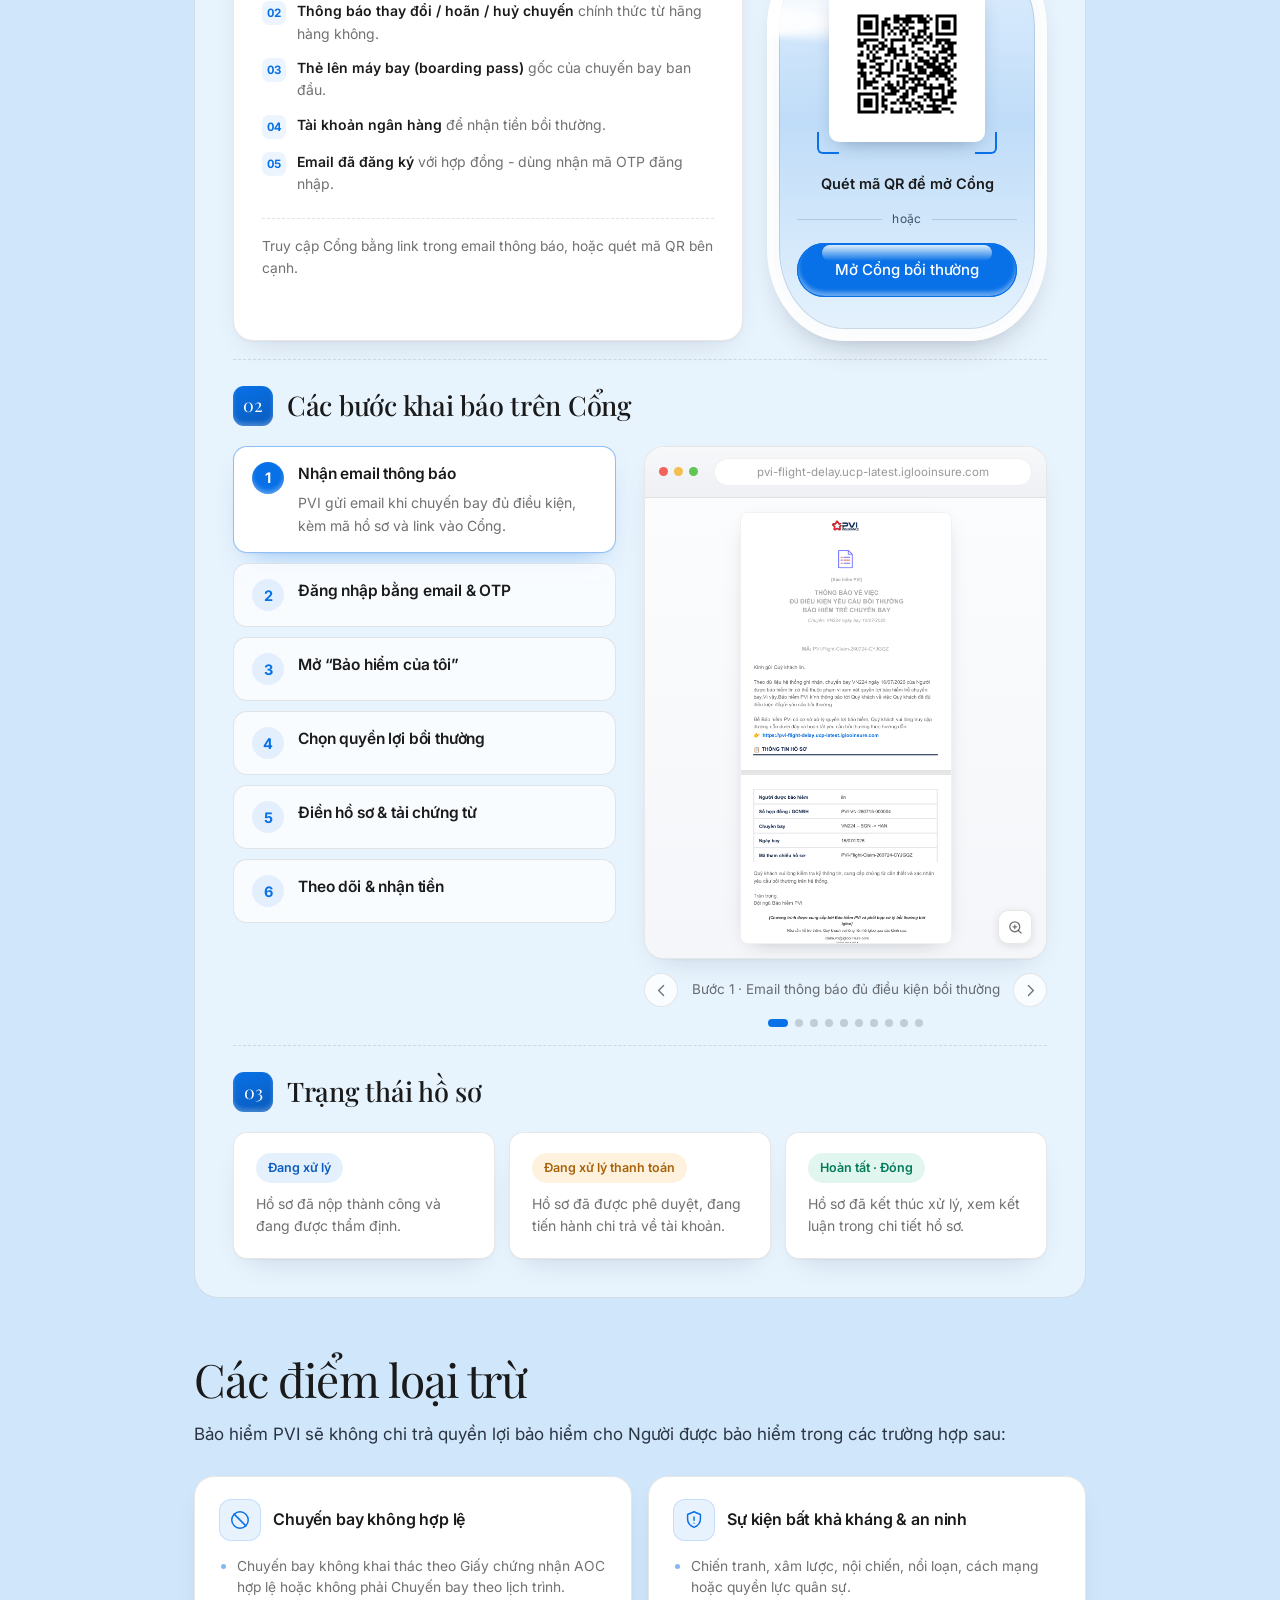
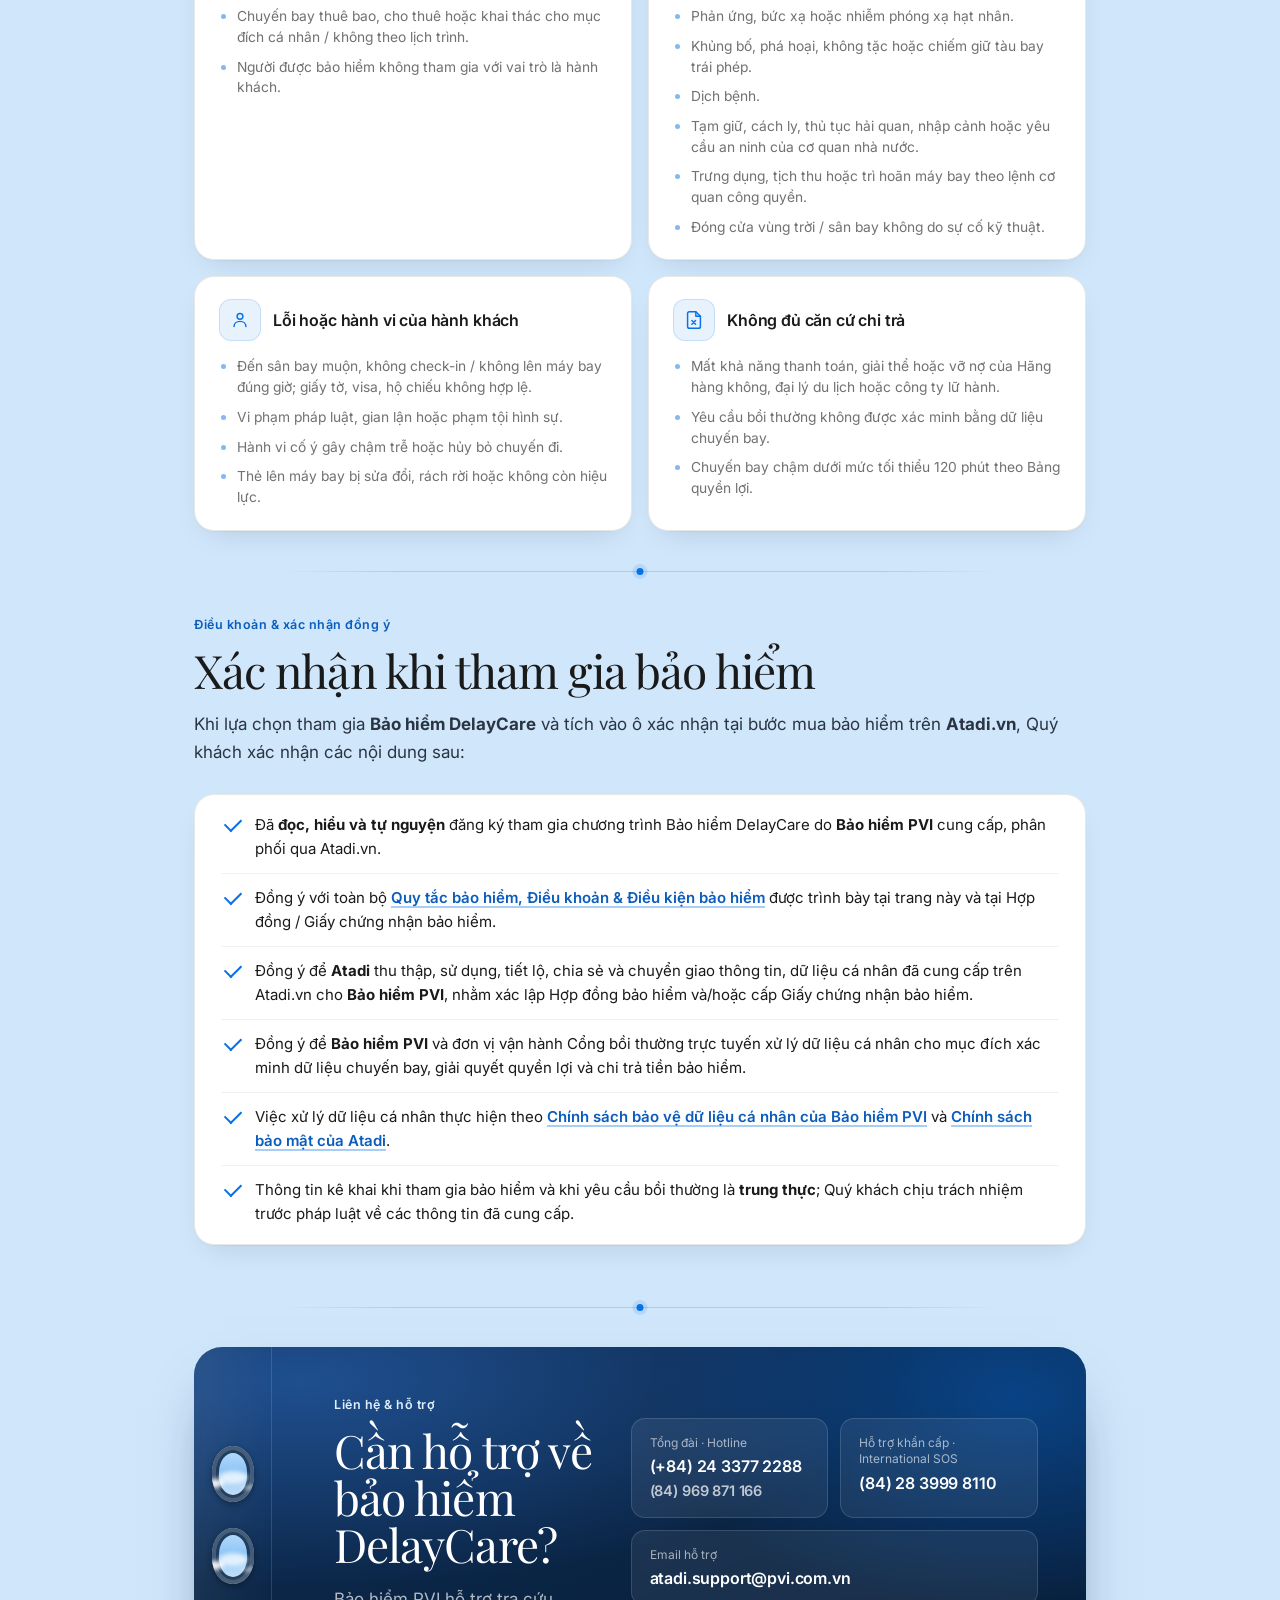
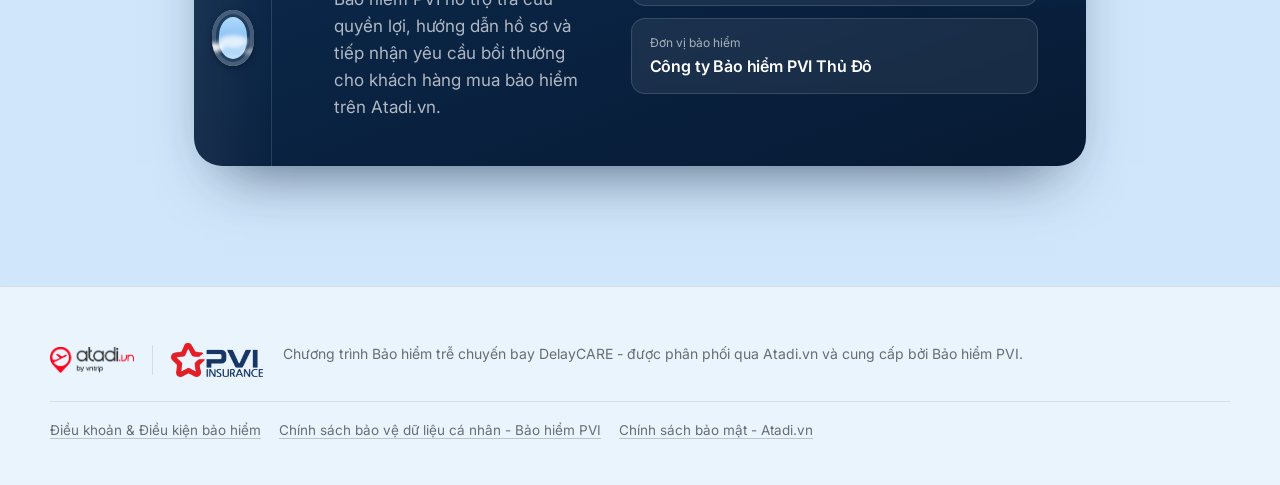
==== commit a24f1a36: "Add files via upload" ====
--- a/index.html
+++ b/index.html
@@ -167,7 +167,7 @@
     <section class="block" id="doi-tuong" data-screen-label="Đối tượng bảo hiểm">
       <h2 class="block__title">Đối tượng bảo hiểm</h2>
       <ul class="list list--check">
-        <li>Công dân Việt Nam hoặc người nước ngoài cư trú hợp pháp tại Việt Nam, từ <strong>02 tuổi đến 85 tuổi</strong>.</li>
+        <li>Công dân Việt Nam hoặc người nước ngoài cư trú hợp pháp tại Việt Nam, từ <strong>02 tuổi đến 85 tuổi</strong> (tính tại thời điểm bắt đầu thời hạn bảo hiểm).</li>
         <li>Là hành khách có tên trên Vé máy bay của Chuyến bay được bảo hiểm.</li>
         <li>Trẻ em dưới 12 tuổi phải đi cùng một người từ 18 tuổi trở lên, được ủy quyền hợp pháp và được bảo hiểm trong cùng một Hợp đồng / Giấy chứng nhận bảo hiểm.</li>
       </ul>
--- a/styles.css
+++ b/styles.css
@@ -251,10 +251,15 @@
 .hero__title {
   font-family: var(--font-serif);
   font-weight: 400;
-  font-size: clamp(44px, 8vw, 84px);
+  font-size: clamp(52px, 10vw, 100px);
   line-height: 0.92;
   letter-spacing: -0.02em;
   margin: 0 0 22px;
+}
+.hero__title .title-top {
+  display: block;
+  font-size: 0.55em;
+  margin-bottom: -0.1em;
 }
 .hero__title .ital { font-style: italic; color: var(--blue); }
 .hero__sub {
@@ -585,30 +590,6 @@
   font-size: 0.92em;
   font-weight: 500;
 }
-
-/* ============ STEPS ============ */
-.steps { display: grid; gap: 14px; }
-.step {
-  display: flex;
-  gap: 18px;
-  background: var(--white);
-  border: 1px solid var(--line);
-  border-radius: var(--radius-sm);
-  padding: 20px 22px;
-}
-.step__n {
-  flex: none;
-  width: 34px; height: 34px;
-  border-radius: 50%;
-  display: grid; place-items: center;
-  background: var(--blue);
-  color: #fff;
-  font-weight: 600;
-  font-size: 15px;
-  box-shadow: inset 0 -3px 4px rgba(255, 255, 255, 0.35);
-}
-.step h4 { margin: 4px 0 6px; font-size: 16px; font-weight: 600; }
-.step p { margin: 0; font-size: 14.5px; color: var(--ink-60); }
 
 /* ============ FLOW ============ */
 .flow { display: grid; grid-template-columns: repeat(4, 1fr); gap: 14px; }
@@ -865,7 +846,11 @@
   .nav__cta { justify-content: center; margin-top: 4px; }
   .nav__toggle { display: flex; }
 
-  .hero { padding: 132px 18px 48px; min-height: auto; }
+  /* nén hero để 3 box + nút CTA cùng nằm trong 1 màn hình điện thoại */
+  .hero { padding: 126px 18px 34px; min-height: 100vh; }
+  .hero__eyebrow { margin-bottom: 18px; }
+  .hero__title { margin-bottom: 14px; }
+  .hero__tagline { margin: -2px 0 18px; }
   .hero__facts { grid-template-columns: repeat(2, 1fr); }
   .hero__facts li:nth-child(2) { border-right: 0; }
   .hero__facts li:nth-child(1), .hero__facts li:nth-child(2) { border-bottom: 1px solid var(--line); }
@@ -886,6 +871,7 @@
   .contact__body { margin-left: 0; grid-template-columns: 1fr; gap: 22px; }
   .contact__cards { grid-template-columns: 1fr; }
   .doc { padding: 24px 18px 60px; }
+  .block__lead, .note, .step p, .card p, .callout p { text-align: justify; }
 }
 
 /* ============ TOP FADE BAND (ẩn nội dung cuộn sau navbar) ============ */
@@ -1099,20 +1085,64 @@
   margin-bottom: 16px; box-shadow: var(--shadow);
 }
 
-/* ============ HIGH-TECH QR ============ */
-.claims__qr { background: linear-gradient(165deg, #0e2747, #0a1c33); border-color: rgba(255, 255, 255, 0.08); color: #fff; }
-.claims__qr strong { color: #fff; }
+/* ============ THẺ QR — TẠO HÌNH Ô CỬA SỔ MÁY BAY ============
+   Cùng ngôn ngữ với .porthole ở mục Liên hệ: bo góc kiểu cửa sổ tàu bay,
+   nền trời sáng, viền bezel kép và một áng mây trôi phía sau mã QR. */
+.claims__qr {
+  position: relative;
+  overflow: hidden;
+  color: var(--ink);
+  border: 0;
+  /* bo góc kiểu cửa sổ tàu bay; padding dưới rộng hơn để nút không chạm đường cong */
+  border-radius: 78px / 92px;
+  padding: 34px 30px 44px;
+  gap: 12px;
+  background: linear-gradient(180deg, #e3f1ff 0%, #bfdcf8 46%, #e6f3fd 100%);
+  box-shadow:
+    inset 0 0 0 6px rgba(255, 255, 255, 0.6),
+    inset 0 0 0 12px rgba(255, 255, 255, 0.92),
+    inset 0 0 0 13px rgba(14, 39, 71, 0.13),
+    inset 0 14px 26px -14px rgba(14, 39, 71, 0.28),
+    0 16px 34px -22px rgba(16, 24, 40, 0.45);
+}
+/* áng mây trôi ngang khung cửa sổ */
+.claims__qr::before {
+  content: "";
+  position: absolute;
+  left: -30%; top: 17%;
+  width: 52%; height: 8%;
+  border-radius: 50%;
+  background: rgba(255, 255, 255, 0.92);
+  filter: blur(3px);
+  box-shadow: 30px -7px 0 3px rgba(255, 255, 255, 0.75), 62px 5px 0 -3px rgba(255, 255, 255, 0.6);
+  pointer-events: none;
+}
+@media (prefers-reduced-motion: no-preference) {
+  .claims__qr::before { animation: qrCloud 26s linear infinite; }
+}
+@keyframes qrCloud { from { transform: translateX(-30px); } to { transform: translateX(360px); } }
+/* nội dung nổi trên lớp mây */
+.claims__qr > * { position: relative; z-index: 1; }
+.claims__qr strong { color: var(--ink); }
+
 .qrtech { position: relative; width: 188px; height: 188px; padding: 16px; display: grid; place-items: center; }
-.qrtech img { width: 100%; height: 100%; object-fit: contain; border-radius: 8px; background: #fff; padding: 9px; }
-.qrtech__b { position: absolute; width: 22px; height: 22px; border: 2px solid #3b9bff; }
+.qrtech img {
+  width: 100%; height: 100%;
+  object-fit: contain;
+  border-radius: 10px;
+  background: #fff;
+  padding: 9px;
+  box-shadow: 0 8px 20px -10px rgba(14, 39, 71, 0.45);
+}
+.qrtech__b { position: absolute; width: 22px; height: 22px; border: 2px solid var(--blue); }
 .qrtech__b--tl { top: 4px; left: 4px; border-right: 0; border-bottom: 0; border-top-left-radius: 6px; }
 .qrtech__b--tr { top: 4px; right: 4px; border-left: 0; border-bottom: 0; border-top-right-radius: 6px; }
 .qrtech__b--bl { bottom: 4px; left: 4px; border-right: 0; border-top: 0; border-bottom-left-radius: 6px; }
 .qrtech__b--br { bottom: 4px; right: 4px; border-left: 0; border-top: 0; border-bottom-right-radius: 6px; }
 .qrtech__scan {
   position: absolute; left: 18px; right: 18px; top: 18px; height: 2px;
-  background: linear-gradient(90deg, transparent, rgba(59, 155, 255, 0.95), transparent);
-  box-shadow: 0 0 12px rgba(59, 155, 255, 0.8); border-radius: 2px;
+  background: linear-gradient(90deg, transparent, rgba(8, 113, 231, 0.85), transparent);
+  box-shadow: 0 0 10px rgba(8, 113, 231, 0.5); border-radius: 2px;
   animation: qrscan 2.8s ease-in-out infinite;
 }
 @keyframes qrscan { 0%, 100% { transform: translateY(0); } 50% { transform: translateY(150px); } }
@@ -1141,3 +1171,401 @@
   .benefit { grid-template-columns: 1fr; }
   .excl-grid { grid-template-columns: 1fr; }
 }
+
+/* =========================================================
+   HƯỚNG DẪN CỔNG BỒI THƯỜNG (UCP) — walkthrough tương tác
+   ========================================================= */
+
+/* ---- Danh sách chứng từ cần chuẩn bị ---- */
+.prep__list {
+  list-style: none; margin: 0; padding: 0;
+  display: grid; grid-template-columns: repeat(auto-fit, minmax(230px, 1fr)); gap: 12px 20px;
+}
+.prep__list li { display: flex; gap: 11px; align-items: flex-start; }
+.prep__list li span {
+  flex: none;
+  width: 24px; height: 24px; border-radius: 7px;
+  display: grid; place-items: center;
+  background: rgba(8, 113, 231, 0.08);
+  color: var(--blue);
+  font-size: 11.5px; font-weight: 700;
+  font-variant-numeric: tabular-nums;
+  margin-top: 1px;
+}
+.prep__list li p { margin: 0; font-size: 14px; color: var(--ink-60); }
+.prep__list li p strong { color: var(--ink); font-weight: 600; }
+.claims__hint {
+  margin: 0;
+  padding-top: 16px;
+  border-top: 1px dashed rgba(26, 26, 26, 0.12);
+  font-size: 13.8px;
+  color: var(--ink-60);
+}
+
+/* ---- Bố cục 2 cột: danh sách bước | khung ảnh ---- */
+.walk {
+  display: grid;
+  grid-template-columns: minmax(0, 1fr) minmax(0, 1.05fr);
+  gap: 28px;
+  align-items: start;
+}
+
+/* ---- Cột trái: các bước dạng pill ---- */
+.walk__steps { list-style: none; margin: 0; padding: 0; display: grid; gap: 10px; }
+.walk__step { margin: 0; }
+.walk__btn {
+  width: 100%;
+  display: flex;
+  align-items: flex-start;
+  gap: 14px;
+  text-align: left;
+  font: inherit;
+  color: inherit;
+  cursor: pointer;
+  background: rgba(255, 255, 255, 0.72);
+  border: 1px solid var(--line);
+  border-radius: var(--radius-sm);
+  padding: 15px 18px;
+  transition: background 0.2s ease, border-color 0.2s ease, box-shadow 0.2s ease, transform 0.2s ease;
+}
+.walk__btn:hover { background: #fff; border-color: rgba(8, 113, 231, 0.34); transform: translateY(-1px); }
+.walk__btn:focus-visible { outline: 2px solid var(--blue); outline-offset: 2px; }
+.walk__n {
+  flex: none;
+  width: 32px; height: 32px; border-radius: 50%;
+  display: grid; place-items: center;
+  background: rgba(8, 113, 231, 0.09);
+  color: var(--blue);
+  font-weight: 700; font-size: 14.5px;
+  transition: background 0.2s ease, color 0.2s ease, box-shadow 0.2s ease;
+}
+.walk__txt { display: block; min-width: 0; }
+.walk__txt strong { display: block; font-size: 15.5px; font-weight: 600; letter-spacing: -0.01em; }
+.walk__txt em {
+  display: none;
+  font-style: normal;
+  font-size: 14px;
+  color: var(--ink-60);
+  margin-top: 6px;
+  text-wrap: pretty;
+}
+/* bước đang xem */
+.walk__step.is-active .walk__btn {
+  background: #fff;
+  border-color: rgba(8, 113, 231, 0.45);
+  box-shadow: 0 1px 2px rgba(16,24,40,0.04), 0 14px 30px -18px rgba(8,113,231,0.55);
+}
+.walk__step.is-active .walk__n {
+  background: var(--blue);
+  color: #fff;
+  box-shadow: inset 0 -3px 4px rgba(255, 255, 255, 0.32);
+}
+.walk__step.is-active .walk__txt em { display: block; }
+
+/* ---- Cột phải: khung trình duyệt ---- */
+.walk__view { margin: 0; position: sticky; top: 126px; }
+.brw {
+  background: var(--white);
+  border: 1px solid var(--line);
+  border-radius: var(--radius);
+  box-shadow: var(--shadow);
+  overflow: hidden;
+}
+.brw__bar {
+  display: flex; align-items: center; gap: 6px;
+  padding: 11px 14px;
+  background: linear-gradient(180deg, #f7f8fa, #eef0f4);
+  border-bottom: 1px solid var(--line);
+}
+.brw__dot { width: 9px; height: 9px; border-radius: 50%; background: rgba(26,26,26,0.16); flex: none; }
+.brw__dot:nth-child(1) { background: #f0645b; }
+.brw__dot:nth-child(2) { background: #f4bf4f; }
+.brw__dot:nth-child(3) { background: #61c454; }
+.brw__url {
+  margin-left: 10px;
+  flex: 1;
+  min-width: 0;
+  overflow: hidden; text-overflow: ellipsis; white-space: nowrap;
+  font-size: 11.5px;
+  color: var(--ink-45);
+  background: #fff;
+  border: 1px solid var(--line-2);
+  border-radius: 999px;
+  padding: 4px 12px;
+  text-align: center;
+}
+.brw__stage {
+  position: relative;
+  height: 460px;
+  background: linear-gradient(180deg, #fbfcfd, #f4f6f9);
+  padding: 0;
+  overflow: hidden;
+}
+/* Ảnh được canh giữa bằng inset + margin:auto — chiều cao khung là xác định
+   nên max-height % luôn resolve đúng (grid/flex có thể để lại kích thước
+   gián tiếp khiến ảnh dọc bị tràn). */
+.brw__stage img {
+  position: absolute;
+  inset: 14px;
+  margin: auto;
+  max-width: calc(100% - 28px);
+  max-height: calc(100% - 28px);
+  width: auto; height: auto;
+  display: block;
+  border-radius: 8px;
+  border: 1px solid var(--line-2);
+  background: #fff;
+  box-shadow: 0 6px 22px -12px rgba(16, 24, 40, 0.35);
+  cursor: zoom-in;
+  animation: walkFade 0.32s ease both;
+}
+@keyframes walkFade { from { opacity: 0; transform: translateY(6px); } to { opacity: 1; transform: none; } }
+@media (prefers-reduced-motion: reduce) { .brw__stage img { animation: none; } }
+.brw__zoom {
+  position: absolute;
+  right: 14px; bottom: 14px;
+  width: 34px; height: 34px;
+  border-radius: 10px;
+  display: grid; place-items: center;
+  cursor: pointer;
+  color: var(--ink-60);
+  background: rgba(255, 255, 255, 0.92);
+  border: 1px solid var(--line);
+  box-shadow: 0 2px 8px rgba(16, 24, 40, 0.1);
+  transition: color 0.18s ease, border-color 0.18s ease, transform 0.18s ease;
+}
+.brw__zoom svg { width: 17px; height: 17px; }
+.brw__zoom:hover { color: var(--blue); border-color: rgba(8,113,231,0.4); transform: translateY(-1px); }
+
+/* ---- Caption + điều hướng ---- */
+.walk__cap {
+  display: flex; align-items: center; gap: 12px;
+  margin-top: 14px;
+}
+.walk__caption-txt {
+  flex: 1;
+  text-align: center;
+  font-size: 13.5px;
+  color: var(--ink-60);
+  text-wrap: balance;
+}
+.walk__nav {
+  flex: none;
+  width: 34px; height: 34px;
+  border-radius: 50%;
+  display: grid; place-items: center;
+  cursor: pointer;
+  color: var(--ink-60);
+  background: rgba(255, 255, 255, 0.8);
+  border: 1px solid var(--line);
+  transition: color 0.18s ease, border-color 0.18s ease, background 0.18s ease;
+}
+.walk__nav svg { width: 17px; height: 17px; }
+.walk__nav:hover { color: var(--blue); border-color: rgba(8,113,231,0.4); background: #fff; }
+.walk__nav:focus-visible { outline: 2px solid var(--blue); outline-offset: 2px; }
+
+.walk__dots { display: flex; justify-content: center; flex-wrap: wrap; gap: 7px; margin-top: 12px; }
+.walk__dot {
+  width: 8px; height: 8px;
+  border-radius: 999px;
+  border: 0;
+  padding: 0;
+  cursor: pointer;
+  background: rgba(26, 26, 26, 0.18);
+  transition: background 0.2s ease, width 0.2s ease;
+}
+.walk__dot:hover { background: rgba(8, 113, 231, 0.45); }
+.walk__dot.is-active { background: var(--blue); width: 20px; }
+.walk__dot:focus-visible { outline: 2px solid var(--blue); outline-offset: 2px; }
+
+/* ---- Trạng thái hồ sơ ---- */
+.stat-grid { display: grid; grid-template-columns: repeat(3, 1fr); gap: 14px; }
+.stat {
+  background: var(--white);
+  border: 1px solid var(--line);
+  border-radius: var(--radius-sm);
+  padding: 20px 22px;
+  box-shadow: var(--shadow);
+}
+.stat__chip {
+  display: inline-block;
+  font-size: 12.5px; font-weight: 600;
+  padding: 5px 12px;
+  border-radius: 999px;
+  margin-bottom: 10px;
+}
+.stat p { margin: 0; font-size: 14px; color: var(--ink-60); }
+.stat--proc .stat__chip { background: rgba(8, 113, 231, 0.1); color: var(--blue-dark); }
+.stat--pay  .stat__chip { background: rgba(245, 158, 11, 0.13); color: #a8630a; }
+.stat--done .stat__chip { background: rgba(16, 185, 129, 0.13); color: #047a58; }
+
+/* ---- Thẻ truy cập Cổng: quét QR "hoặc" bấm nút (cùng một đích) ---- */
+.qr__or {
+  display: flex;
+  align-items: center;
+  gap: 10px;
+  width: 100%;
+  margin: 2px 0;
+  font-size: 12px;
+  letter-spacing: 0.04em;
+  color: #3d5266; /* navy nhạt - đủ tương phản trên nền trời sáng của ô cửa sổ */
+}
+.qr__or::before, .qr__or::after {
+  content: "";
+  flex: 1;
+  height: 1px;
+  background: rgba(14, 39, 71, 0.16);
+}
+.btn--block {
+  width: 100%;
+  justify-content: center;
+  text-align: center;
+}
+
+/* ---- Lightbox ---- */
+.lbox {
+  position: fixed; inset: 0; z-index: 100;
+  display: grid; place-items: center;
+  padding: 5vh 4vw;
+  background: rgba(8, 20, 38, 0.82);
+  backdrop-filter: blur(6px);
+  -webkit-backdrop-filter: blur(6px);
+  cursor: zoom-out;
+  animation: lboxIn 0.2s ease both;
+}
+.lbox[hidden] { display: none; }
+@keyframes lboxIn { from { opacity: 0; } to { opacity: 1; } }
+.lbox img {
+  max-width: 100%; max-height: 90vh;
+  width: auto; height: auto;
+  display: block;
+  border-radius: 12px;
+  background: #fff;
+  box-shadow: 0 30px 80px -20px rgba(0, 0, 0, 0.6);
+}
+.lbox__close {
+  position: absolute; top: 20px; right: 22px;
+  width: 40px; height: 40px;
+  border-radius: 50%;
+  display: grid; place-items: center;
+  cursor: pointer;
+  color: #fff;
+  background: rgba(255, 255, 255, 0.14);
+  border: 1px solid rgba(255, 255, 255, 0.28);
+  transition: background 0.18s ease;
+}
+.lbox__close svg { width: 19px; height: 19px; }
+.lbox__close:hover { background: rgba(255, 255, 255, 0.26); }
+
+/* ---- Responsive ---- */
+@media (max-width: 980px) {
+  .walk { grid-template-columns: 1fr; gap: 22px; }
+  .walk__view { position: static; }
+  .brw__stage { height: 400px; }
+  .stat-grid { grid-template-columns: 1fr; }
+}
+@media (max-width: 720px) {
+  .prep__list { grid-template-columns: 1fr; }
+  .brw__stage { height: 330px; }
+  .brw__stage img { inset: 10px; max-width: calc(100% - 20px); max-height: calc(100% - 20px); }
+  /* thẻ QR + nút không kéo full chiều ngang trên máy nhỏ */
+  .claims__qr { max-width: 340px; margin-inline: auto; }
+  .brw__url { font-size: 10.5px; }
+  .walk__btn { padding: 13px 15px; gap: 12px; }
+  .walk__txt strong { font-size: 14.5px; }
+  .walk__cta .btn { width: 100%; justify-content: center; }
+}
+
+/* =========================================================
+   ĐIỀU KHOẢN & XÁC NHẬN ĐỒNG Ý
+   (nội dung được ô checkbox trên Atadi.vn dẫn chiếu tới)
+   ========================================================= */
+.consent__list {
+  background: var(--white);
+  border: 1px solid var(--line);
+  border-radius: var(--radius);
+  box-shadow: var(--shadow);
+  padding: 6px 26px;
+  margin-bottom: 22px;
+}
+.consent__list li { font-size: 15px; padding-left: 34px; }
+.consent__list li:last-child { border-bottom: 0; }
+
+/* Tên tài liệu / chính sách được dẫn link ngay trong câu xác nhận */
+.consent__list a {
+  color: var(--blue-dark);
+  font-weight: 600;
+  text-decoration: underline;
+  text-underline-offset: 3px;
+  text-decoration-thickness: 1.5px;
+  text-decoration-color: rgba(8, 113, 231, 0.35);
+  transition: color 0.18s ease, text-decoration-color 0.18s ease;
+}
+.consent__list a:hover { color: var(--blue); text-decoration-color: currentColor; }
+.consent__list a:focus-visible { outline: 2px solid var(--blue); outline-offset: 2px; border-radius: 3px; }
+
+/* Link chính sách ở chân trang */
+.foot__policies {
+  display: flex;
+  flex-wrap: wrap;
+  align-items: center;
+  gap: 8px 18px;
+  margin-top: 18px;
+  padding-top: 18px;
+  border-top: 1px solid var(--line);
+  font-size: 13.5px;
+  color: var(--ink-45);
+}
+.foot__policies a { color: var(--ink-60); text-decoration: underline; text-underline-offset: 3px; text-decoration-color: rgba(26,26,26,0.22); }
+.foot__policies a:hover { color: var(--blue); text-decoration-color: currentColor; }
+
+@media (max-width: 720px) {
+  .consent__list { padding: 4px 18px; }
+  .consent__list li { font-size: 14.5px; }
+}
+
+/* =========================================================
+   3 ĐIỂM VƯỢT TRỘI Ở HERO (.usps)
+   ========================================================= */
+/* Không khung thẻ: icon nét lớn ở trên, một câu căn giữa ở dưới. */
+.usps {
+  display: grid;
+  grid-template-columns: repeat(3, 1fr);
+  gap: 20px 28px;
+  max-width: 900px;
+  margin: 32px auto 38px;
+}
+.usp {
+  display: flex;
+  flex-direction: column;
+  align-items: center;
+  gap: 14px;
+  text-align: center;
+}
+.usp__ic {
+  display: block;
+  color: var(--blue);
+}
+.usp__ic svg {
+  width: 58px; height: 58px;
+  display: block;
+  filter: drop-shadow(0 4px 8px rgba(8, 113, 231, 0.16));
+}
+.usp p {
+  margin: 0;
+  font-size: 15px;
+  line-height: 1.55;
+  color: var(--ink-60);
+  text-wrap: pretty;
+  max-width: 25ch;
+}
+.usp p b { color: var(--ink); font-weight: 600; }
+
+/* Máy nhỏ: xếp dọc, icon bên trái câu chữ */
+@media (max-width: 860px) {
+  .usps { display: flex; flex-direction: column; width: fit-content; margin: 24px auto 26px; gap: 18px; }
+  .usp { flex-direction: row; align-items: center; gap: 16px; text-align: left; }
+  .usp__ic { flex: none; }
+  .usp__ic svg { width: 44px; height: 44px; }
+  .usp p { font-size: 14.5px; max-width: 260px; }
+}
--- a/print.css
+++ b/print.css
@@ -41,6 +41,25 @@
     font-size: 9pt; letter-spacing: 0.04em; margin-bottom: 6mm;
   }
   .hero__title { font-size: 30pt; line-height: 1; margin-bottom: 5mm; }
+  /* 3 điểm vượt trội trên trang bìa */
+  .usps {
+    display: grid !important;
+    grid-template-columns: repeat(3, 1fr) !important;
+    max-width: 100%;
+    margin: 6mm 0 0;
+    page-break-inside: avoid; break-inside: avoid;
+  }
+  .usp {
+    display: block !important;
+    background: #fff !important;
+    border: 0.5pt solid #bbb !important;
+    box-shadow: none !important;
+    backdrop-filter: none !important;
+    padding: 4mm;
+  }
+  .usp__ic { background: #f0f0f0 !important; color: #000 !important; -webkit-print-color-adjust: exact; print-color-adjust: exact; margin-bottom: 2mm; }
+  .usp strong { display: block; font-size: 11pt; margin-bottom: 1.5mm; }
+  .usp__sub { display: block; font-size: 8.5pt; color: #333 !important; }
   .hero__title .ital { color: #000; }
   .hero__sub { font-size: 11pt; color: #222; max-width: 100%; margin-bottom: 8mm; }
   .hero__facts {
@@ -98,6 +117,9 @@
     background: #fff !important;
     box-shadow: none;
   }
+  /* Thẻ QR khi in: bỏ tạo hình ô cửa sổ (bo góc lớn + mây) cho gọn khổ giấy */
+  .claims__qr { border-radius: 3mm !important; padding: 5mm 4mm !important; overflow: visible !important; }
+  .claims__qr::before { display: none !important; }
   .claims__steps li span, .hotline {
     background: #f5f5f5 !important;
     -webkit-print-color-adjust: exact; print-color-adjust: exact;
@@ -179,4 +201,55 @@
   .foot__logo span, .foot__logo { color: #000 !important; }
 
   a { color: #000 !important; text-decoration: none; }
+
+  /* ---- Hướng dẫn Cổng bồi thường (UCP) ---- */
+  .lbox { display: none !important; }
+  .walk__dots, .walk__nav, .brw__zoom { display: none !important; }
+  /* Thẻ QR: bỏ nút bấm (in ra không bấm được), chỉ giữ mã QR để quét */
+  .qr__or, .claims__qr .btn { display: none !important; }
+
+  /* In: bỏ 2 cột, liệt kê đầy đủ mọi bước (không phụ thuộc trạng thái is-active) */
+  .walk { display: block !important; }
+  .walk__view { position: static !important; page-break-inside: avoid; break-inside: avoid; margin-top: 4mm; }
+  .walk__steps { display: block !important; }
+  .walk__step { page-break-inside: avoid; break-inside: avoid; margin-bottom: 2.5mm; }
+  .walk__btn {
+    background: #fff !important;
+    border: 0.5pt solid #bbb !important;
+    box-shadow: none !important;
+    transform: none !important;
+    padding: 3mm 4mm;
+  }
+  .walk__n { background: #000 !important; color: #fff !important; box-shadow: none !important; -webkit-print-color-adjust: exact; print-color-adjust: exact; }
+  .walk__txt em { display: block !important; color: #333 !important; }
+
+  /* Khung trình duyệt → chỉ giữ ảnh, bỏ chrome giả lập */
+  .brw { border: 0.5pt solid #bbb !important; box-shadow: none !important; }
+  .brw__bar { background: #f2f2f2 !important; -webkit-print-color-adjust: exact; print-color-adjust: exact; }
+  .brw__stage { height: auto !important; min-height: 0; background: #fff !important; padding: 3mm; overflow: visible !important; text-align: center; }
+  /* trả ảnh về luồng tĩnh — absolute sẽ làm khung sập chiều cao khi in */
+  .brw__stage img {
+    position: static !important;
+    inset: auto !important;
+    margin: 0 auto !important;
+    max-width: 100% !important;
+    max-height: 90mm !important;
+    box-shadow: none !important;
+    animation: none !important;
+  }
+
+  /* Chuẩn bị hồ sơ + trạng thái */
+  .prep__list li span { background: #f0f0f0 !important; color: #000 !important; -webkit-print-color-adjust: exact; print-color-adjust: exact; }
+  .stat-grid { display: grid !important; grid-template-columns: repeat(3, 1fr) !important; }
+  .stat { border: 0.5pt solid #bbb !important; box-shadow: none !important; page-break-inside: avoid; break-inside: avoid; }
+  .stat__chip { background: #eee !important; color: #000 !important; -webkit-print-color-adjust: exact; print-color-adjust: exact; }
+
+  /* ---- Điều khoản & xác nhận đồng ý ---- */
+  .consent__list { border: 0.75pt solid #999 !important; box-shadow: none !important; }
+  .consent__list li::before { border-color: #000 !important; }
+  .consent__list li { page-break-inside: avoid; break-inside: avoid; }
+  /* bản in không bấm được link -> in kèm địa chỉ đầy đủ */
+  .consent__list a { text-decoration: underline !important; font-weight: 600; }
+  .consent__list a[href^="http"]::after { content: " (" attr(href) ")"; font-size: 8pt; font-weight: 400; color: #555; }
+  .foot__policies a[href^="http"]::after { content: " (" attr(href) ")"; font-size: 8pt; color: #555; }
 }
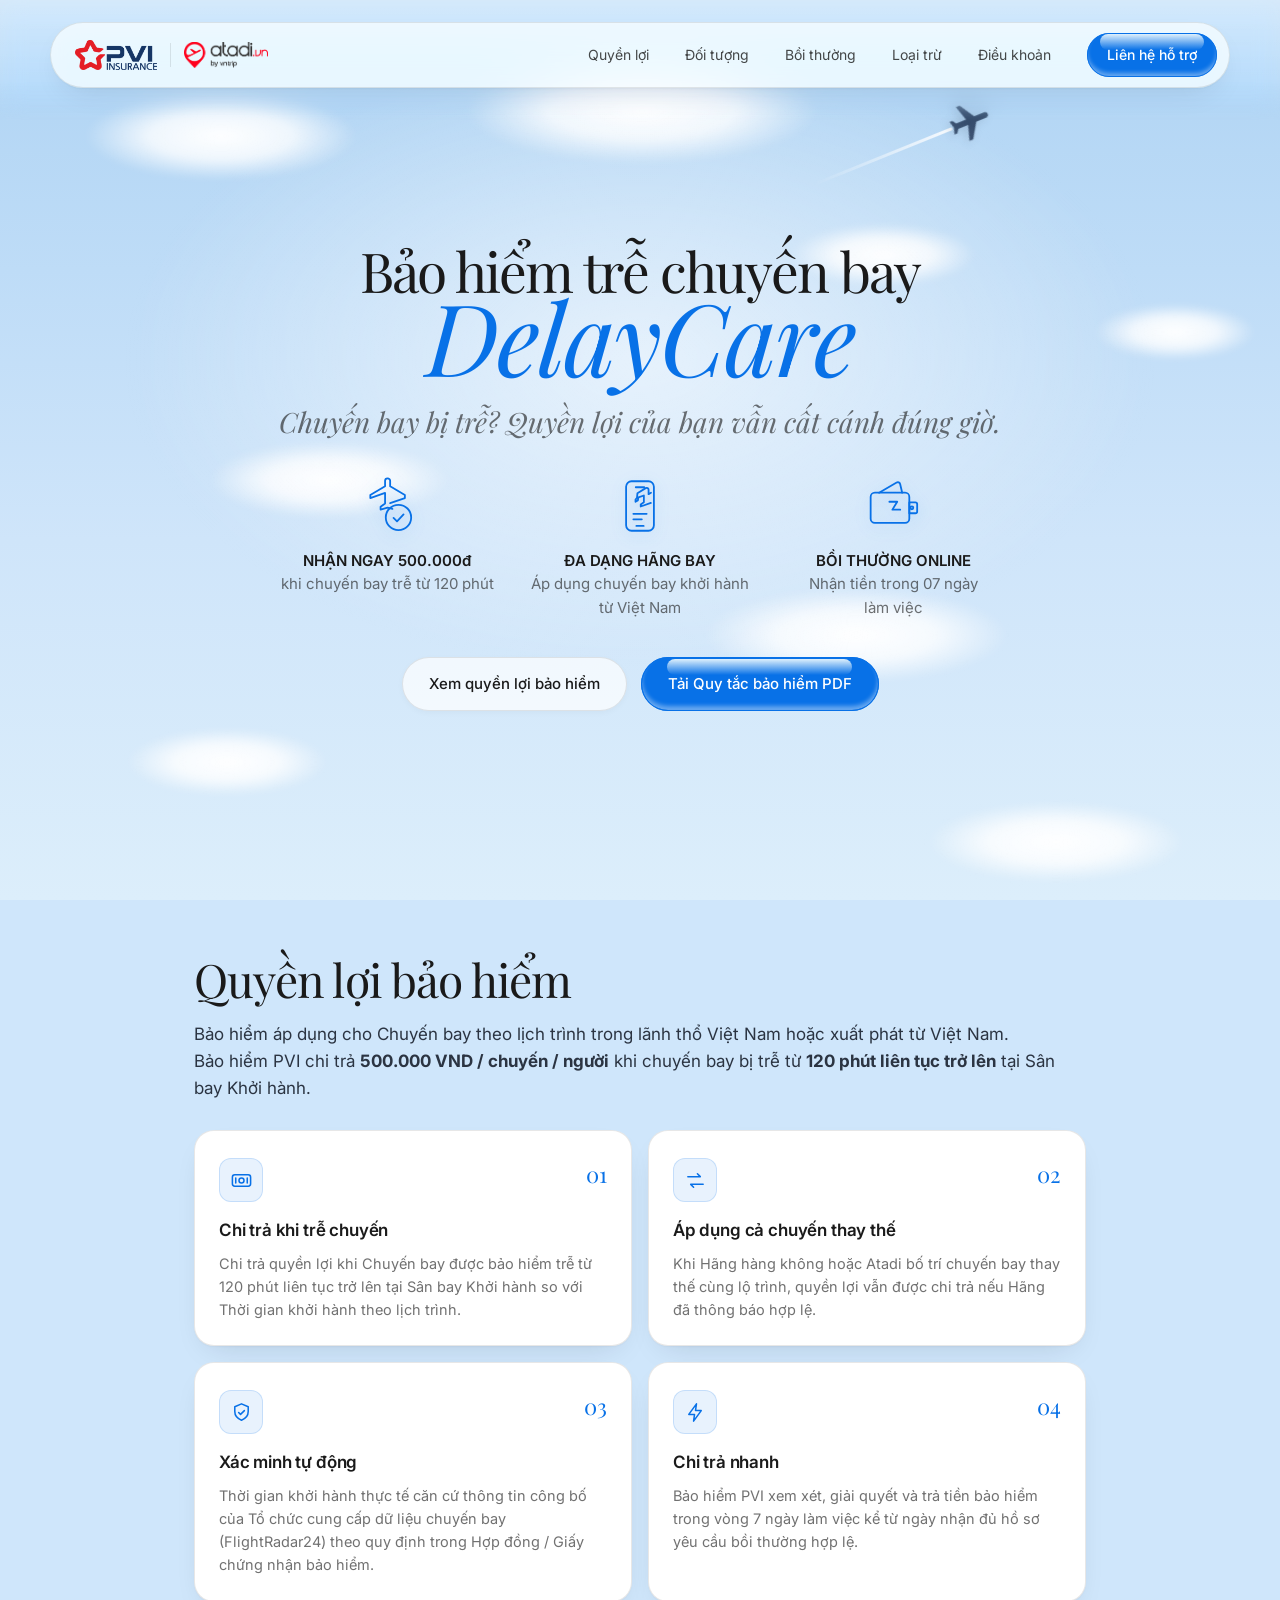
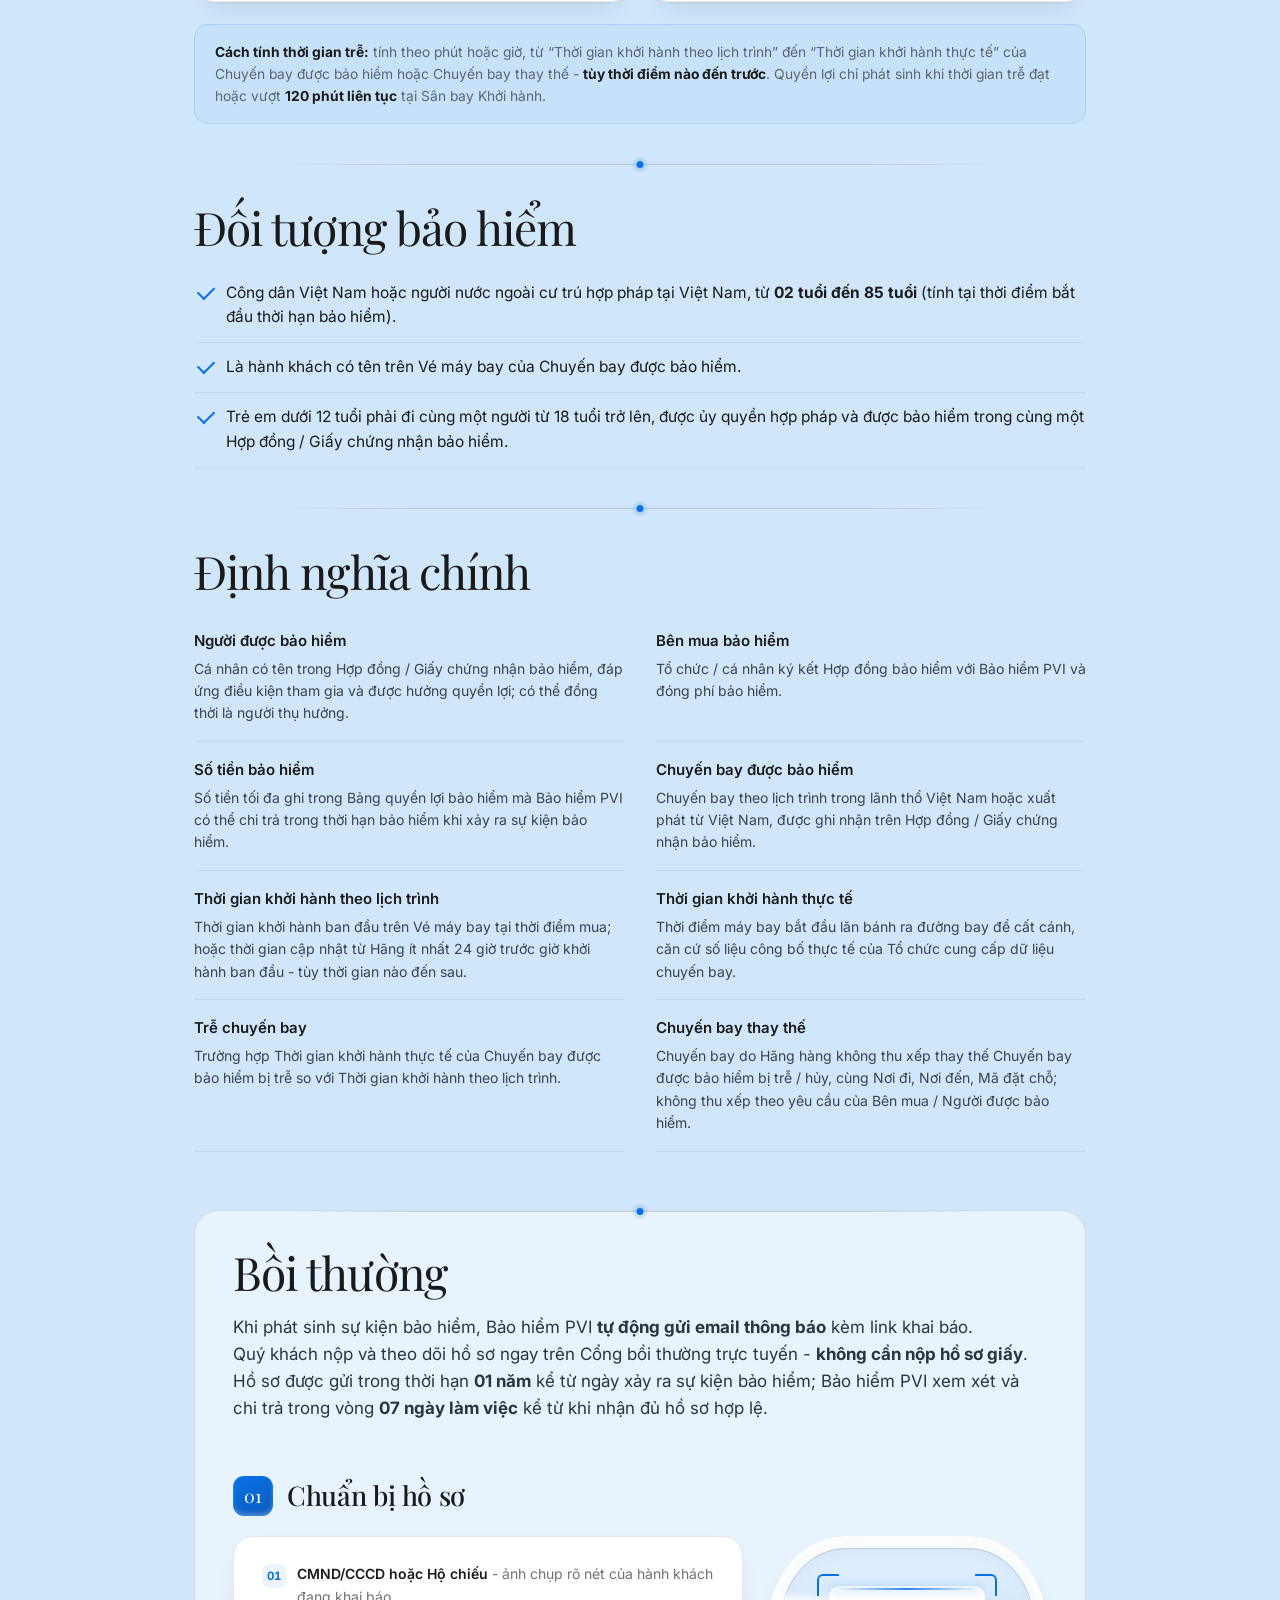
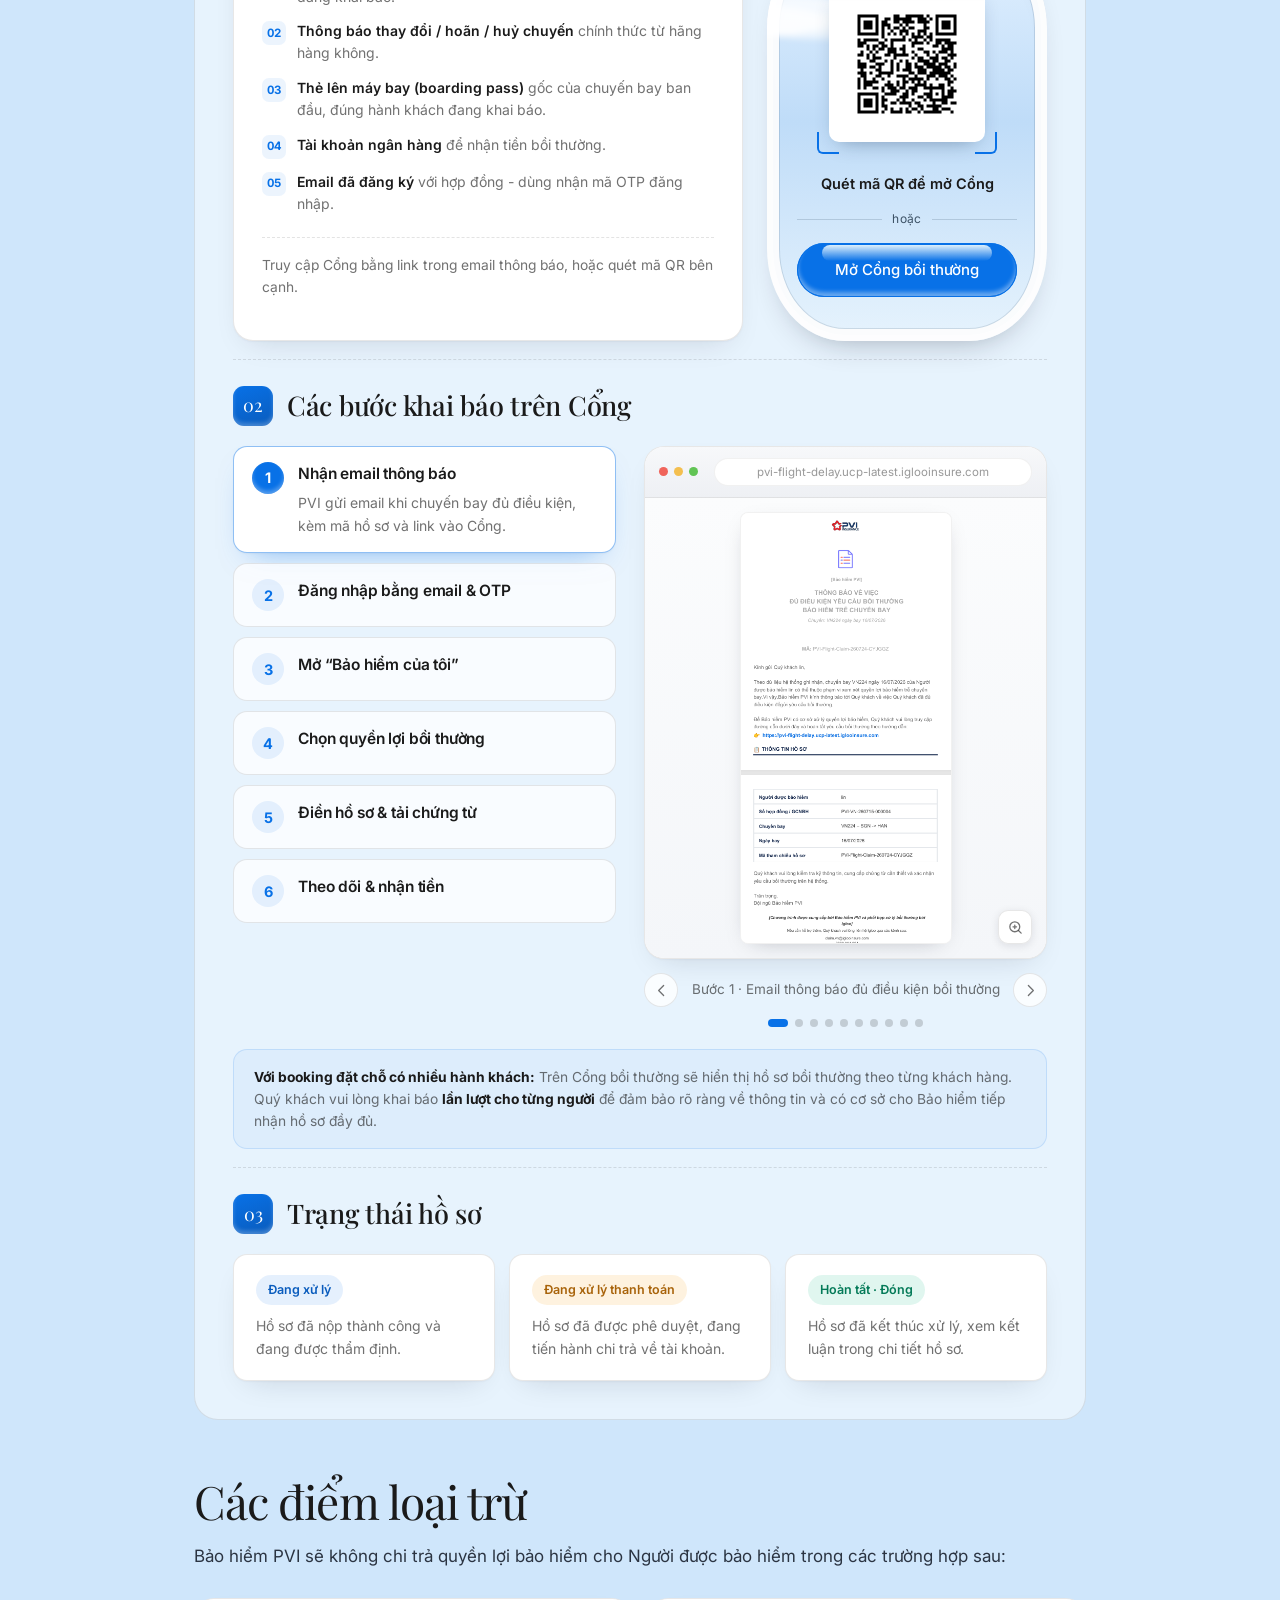
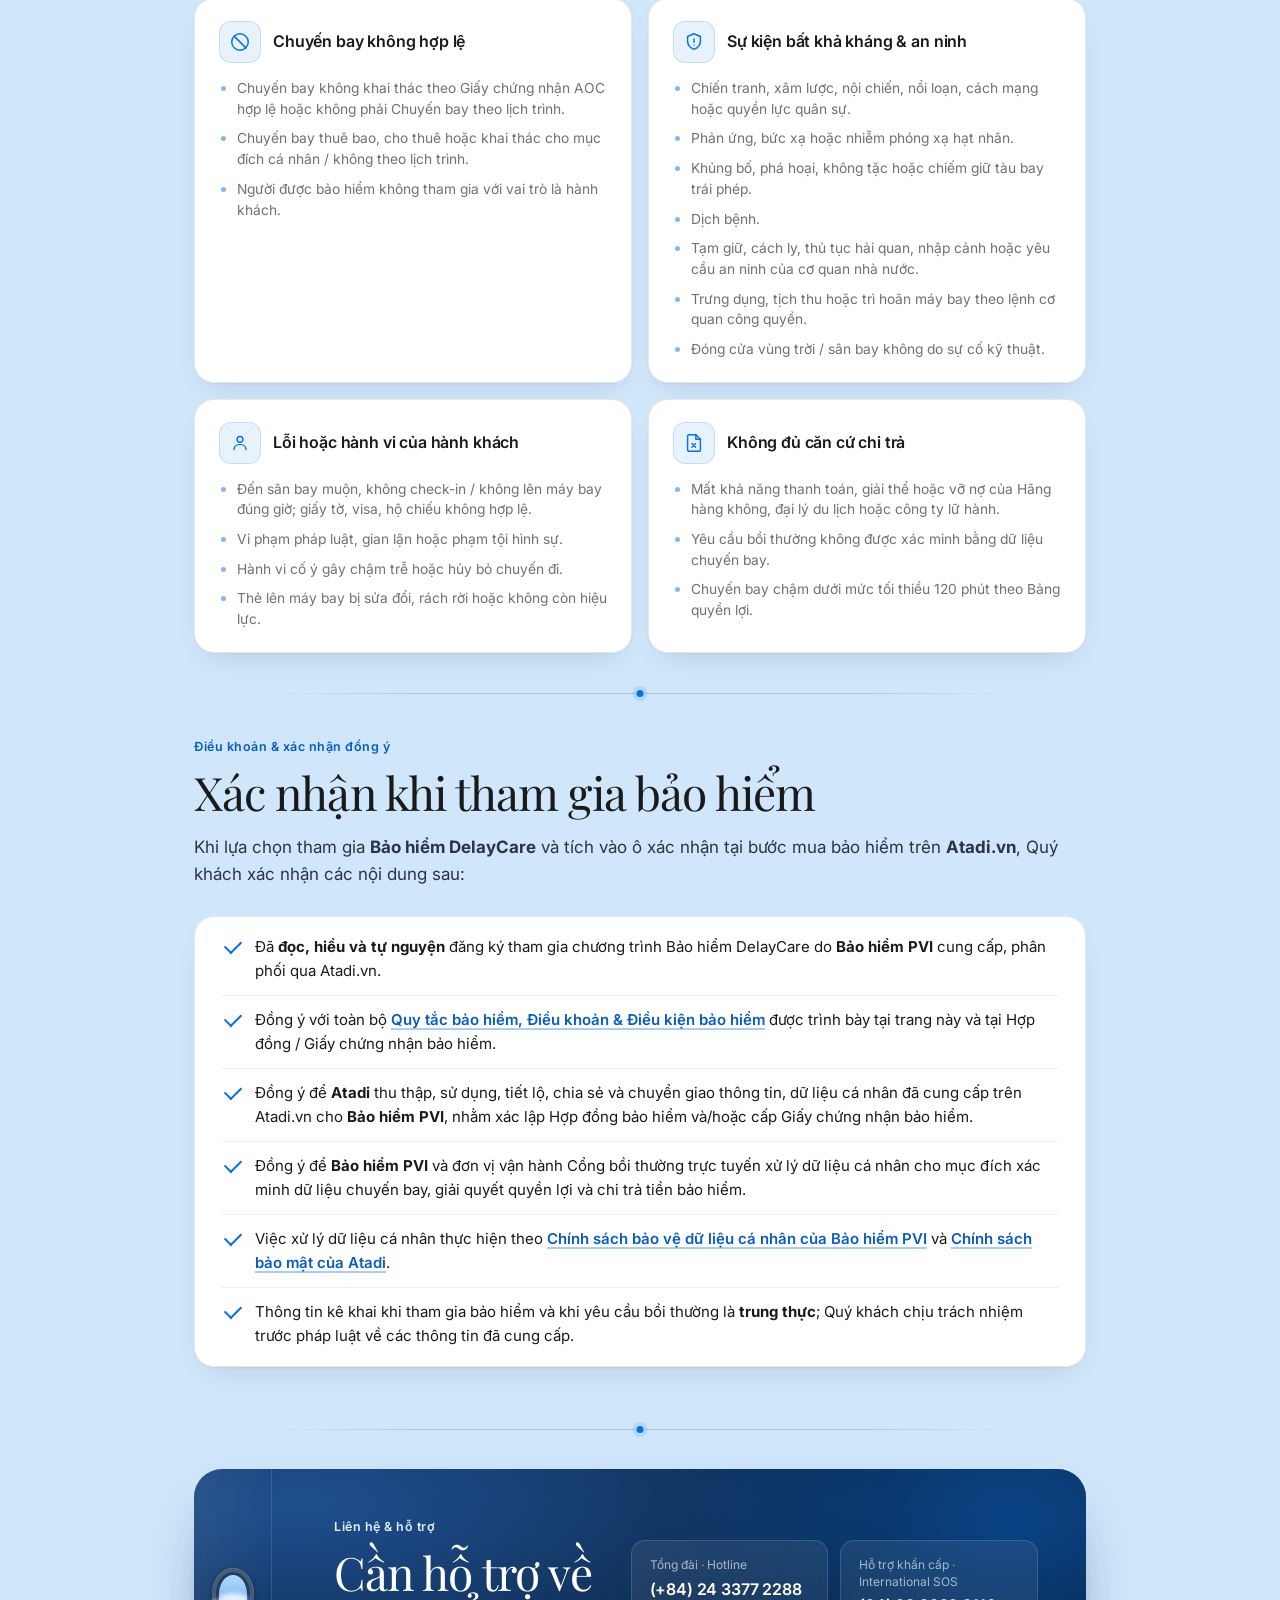
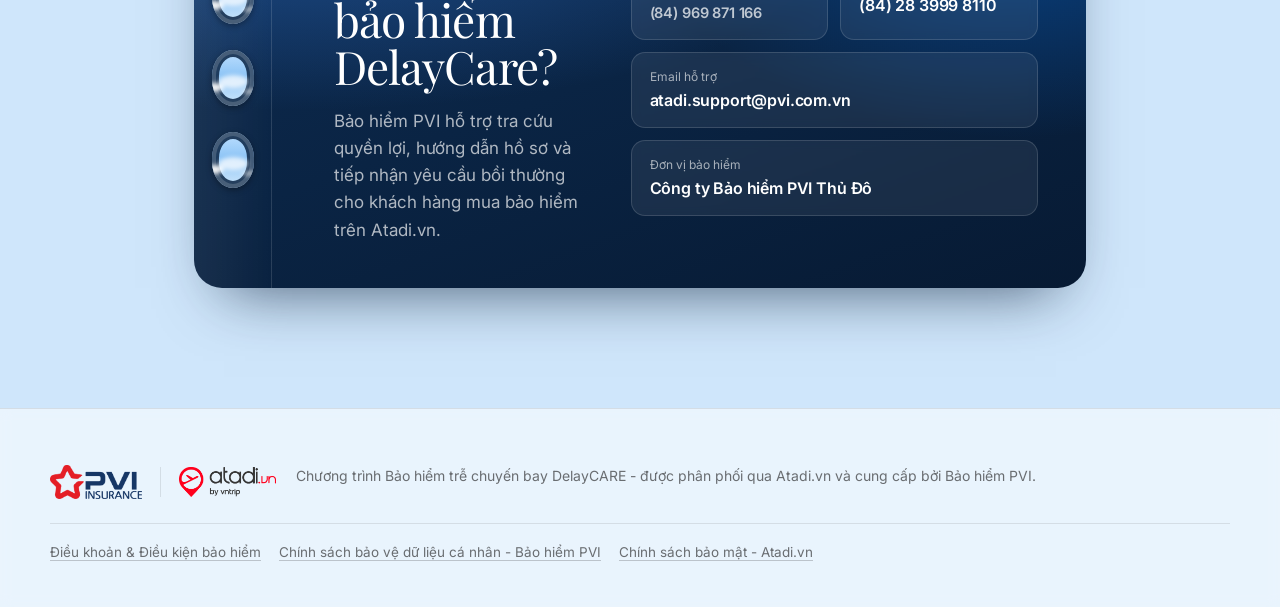
==== commit bccf971b: "Add files via upload" ====
--- a/index.html
+++ b/index.html
@@ -37,11 +37,15 @@
 <!-- ============ TOP PILL NAVBAR ============ -->
 <header class="nav-wrap" data-screen-label="Navbar">
   <nav class="nav">
-    <a href="#hero" class="nav__logo">
-      <img src="assets/pvi-logo.png" alt="Bảo hiểm PVI" class="nav__logo-pvi" />
+    <div class="nav__logo">
+      <a href="https://www.pvi.com.vn/" target="_blank" rel="noopener" class="brand-link" aria-label="Trang chủ Bảo hiểm PVI">
+        <img src="assets/pvi-logo.png" alt="Bảo hiểm PVI" class="nav__logo-pvi" />
+      </a>
       <span class="nav__logo-div" aria-hidden="true"></span>
-      <img src="assets/atadi-logo.png" alt="Atadi.vn by vntrip" class="nav__logo-atadi" />
-    </a>
+      <a href="https://www.atadi.vn/" target="_blank" rel="noopener" class="brand-link" aria-label="Trang chủ Atadi.vn">
+        <img src="assets/atadi-logo.png" alt="Atadi.vn by vntrip" class="nav__logo-atadi" />
+      </a>
+    </div>
     <button class="nav__toggle" aria-label="Mở menu" aria-expanded="false" id="navToggle">
       <span></span><span></span><span></span>
     </button>
@@ -202,9 +206,9 @@
         <div class="claims">
           <div class="claims__main">
             <ul class="prep__list">
-              <li><span>01</span><p><strong>CMND/CCCD hoặc Hộ chiếu</strong> - ảnh chụp rõ nét.</p></li>
+              <li><span>01</span><p><strong>CMND/CCCD hoặc Hộ chiếu</strong> - ảnh chụp rõ nét của hành khách đang khai báo.</p></li>
               <li><span>02</span><p><strong>Thông báo thay đổi / hoãn / huỷ chuyến</strong> chính thức từ hãng hàng không.</p></li>
-              <li><span>03</span><p><strong>Thẻ lên máy bay (boarding pass)</strong> gốc của chuyến bay ban đầu.</p></li>
+              <li><span>03</span><p><strong>Thẻ lên máy bay (boarding pass)</strong> gốc của chuyến bay ban đầu, đúng hành khách đang khai báo.</p></li>
               <li><span>04</span><p><strong>Tài khoản ngân hàng</strong> để nhận tiền bồi thường.</p></li>
               <li><span>05</span><p><strong>Email đã đăng ký</strong> với hợp đồng - dùng nhận mã OTP đăng nhập.</p></li>
             </ul>
@@ -317,7 +321,9 @@
           </figure>
         </div>
 
-
+        <p class="note">
+          <strong>Với booking đặt chỗ có nhiều hành khách:</strong> Trên Cổng bồi thường sẽ hiển thị hồ sơ bồi thường theo từng khách hàng. Quý&nbsp;khách vui lòng khai báo <strong>lần lượt cho từng người</strong> để đảm bảo rõ ràng về thông tin và có cơ sở cho Bảo hiểm tiếp nhận hồ sơ đầy đủ.
+        </p>
       </div>
 
       <!-- 03 · Trạng thái hồ sơ -->
@@ -471,9 +477,13 @@
   <div class="foot__inner">
     <div class="foot__brand">
       <div class="foot__logos">
-        <img src="assets/atadi-logo.png" alt="Atadi.vn by vntrip" class="foot__logo-img foot__logo-img--atadi" />
+        <a href="https://www.pvi.com.vn/" target="_blank" rel="noopener" class="brand-link" aria-label="Trang chủ Bảo hiểm PVI">
+          <img src="assets/pvi-logo.png" alt="Bảo hiểm PVI" class="foot__logo-img foot__logo-img--pvi" />
+        </a>
         <span class="foot__logo-div" aria-hidden="true"></span>
-        <img src="assets/pvi-logo.png" alt="Bảo hiểm PVI" class="foot__logo-img foot__logo-img--pvi" />
+        <a href="https://www.atadi.vn/" target="_blank" rel="noopener" class="brand-link" aria-label="Trang chủ Atadi.vn">
+          <img src="assets/atadi-logo.png" alt="Atadi.vn by vntrip" class="foot__logo-img foot__logo-img--atadi" />
+        </a>
       </div>
       <p>Chương trình Bảo hiểm trễ chuyến bay DelayCARE - được phân phối qua Atadi.vn và cung cấp bởi Bảo hiểm PVI.</p>
     </div>
--- a/styles.css
+++ b/styles.css
@@ -90,8 +90,10 @@
   gap: 13px;
   line-height: 1;
 }
+.brand-link { display: block; line-height: 0; transition: opacity 0.2s ease; }
+.brand-link:hover { opacity: 0.72; }
 .nav__logo-pvi { height: 30px; width: auto; display: block; }
-.nav__logo-atadi { height: 19px; width: auto; display: block; }
+.nav__logo-atadi { height: 26px; width: auto; display: block; }
 .nav__logo-div { width: 1px; height: 24px; background: var(--line); flex: none; }
 .nav__links { display: flex; align-items: center; gap: 36px; }
 .nav__links > a:not(.nav__cta) {
@@ -802,7 +804,7 @@
 .foot__brand { display: flex; gap: 20px; align-items: flex-start; flex-wrap: wrap; margin-bottom: 24px; }
 .foot__logos { display: flex; align-items: center; gap: 18px; flex: none; }
 .foot__logo-img { width: auto; display: block; }
-.foot__logo-img--atadi { height: 26px; }
+.foot__logo-img--atadi { height: 30px; }
 .foot__logo-img--pvi { height: 34px; }
 .foot__logo-div { width: 1px; height: 30px; background: var(--line); }
 .foot__logo { font-family: var(--font-serif); font-size: 30px; letter-spacing: -0.02em; flex: none; }
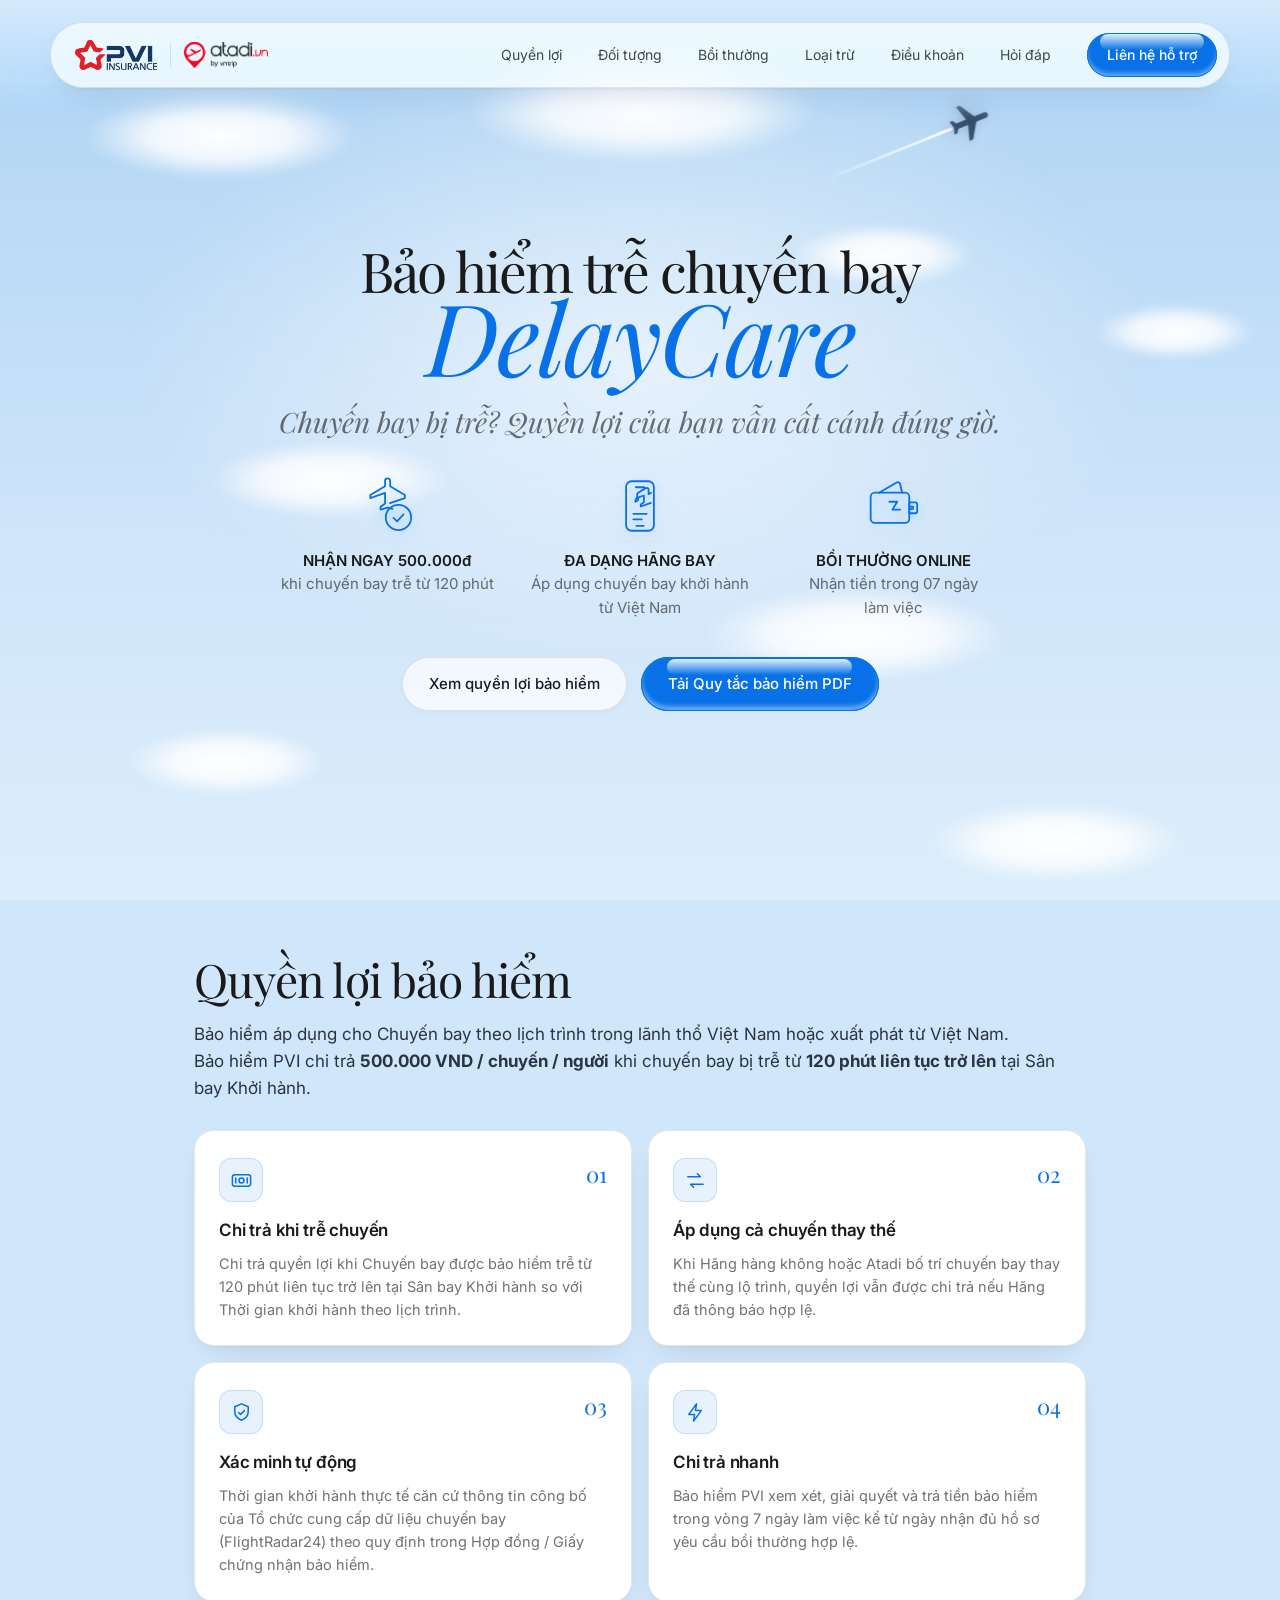
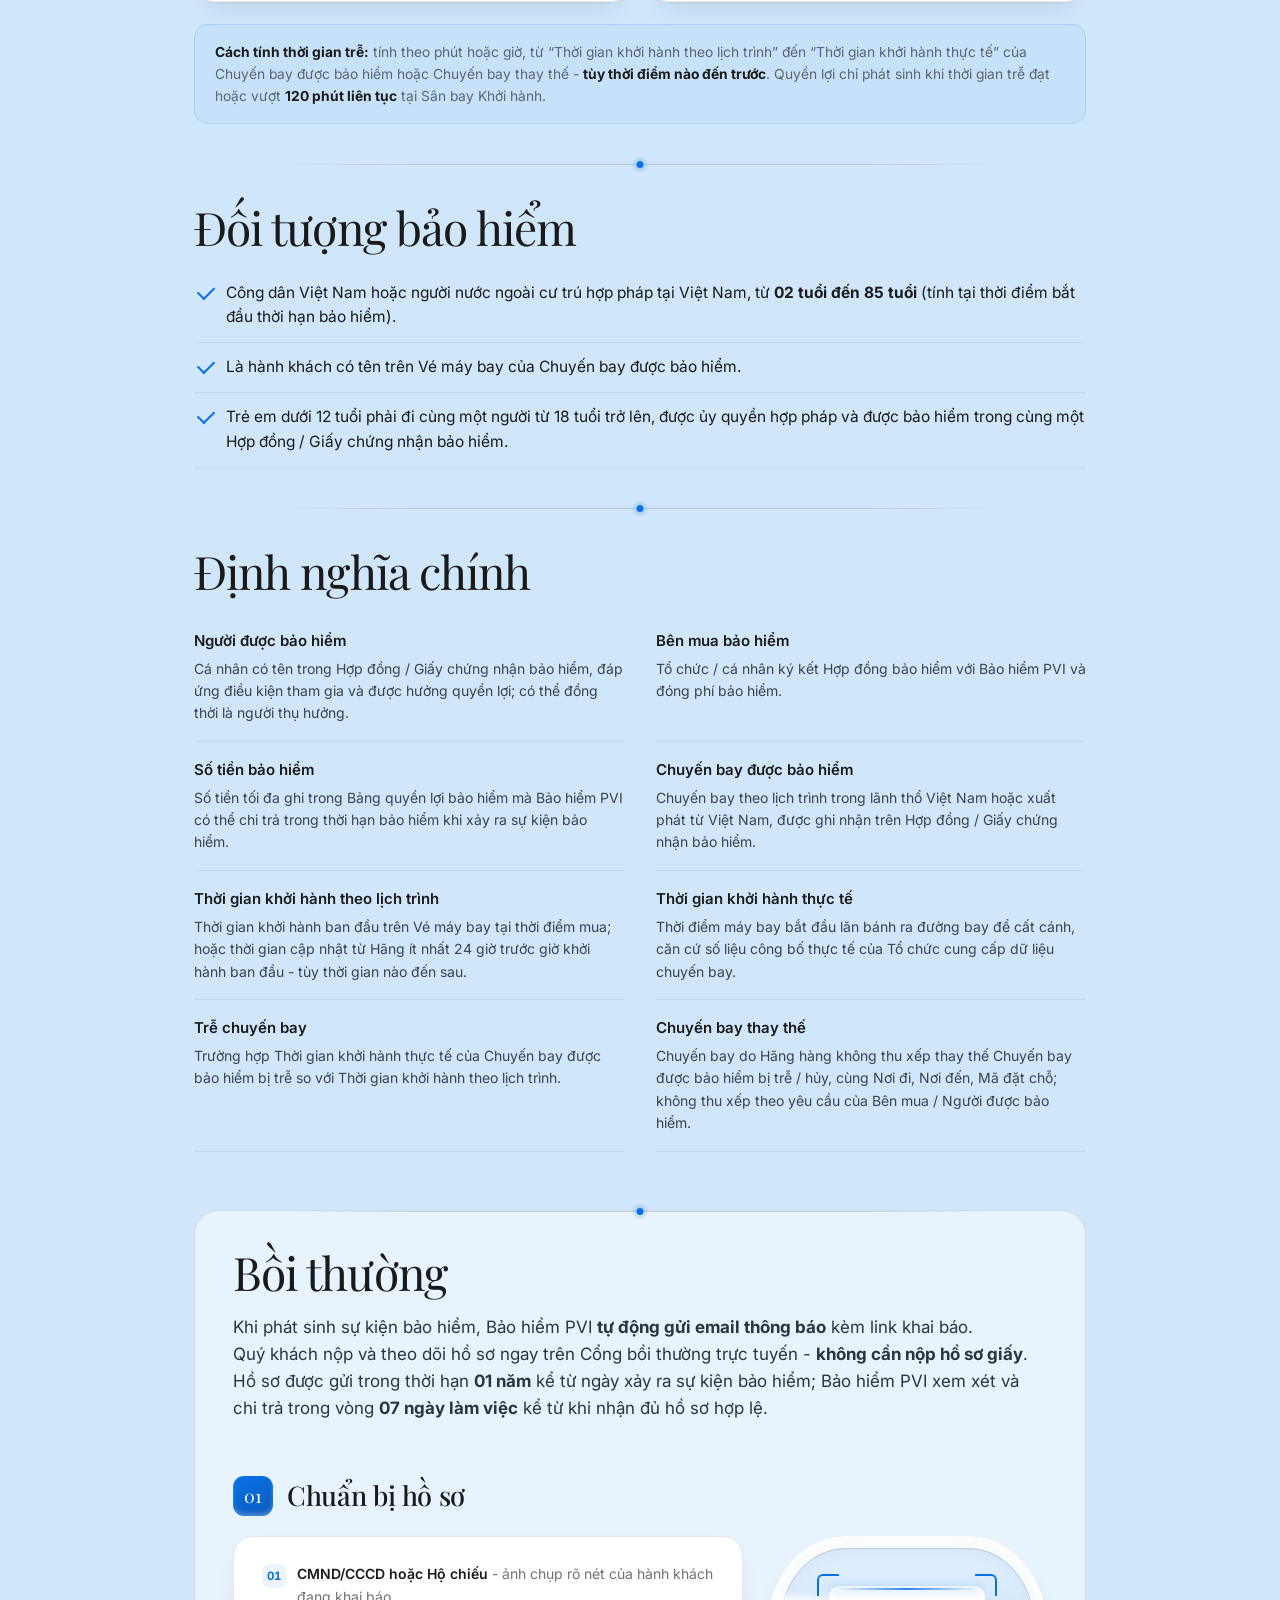
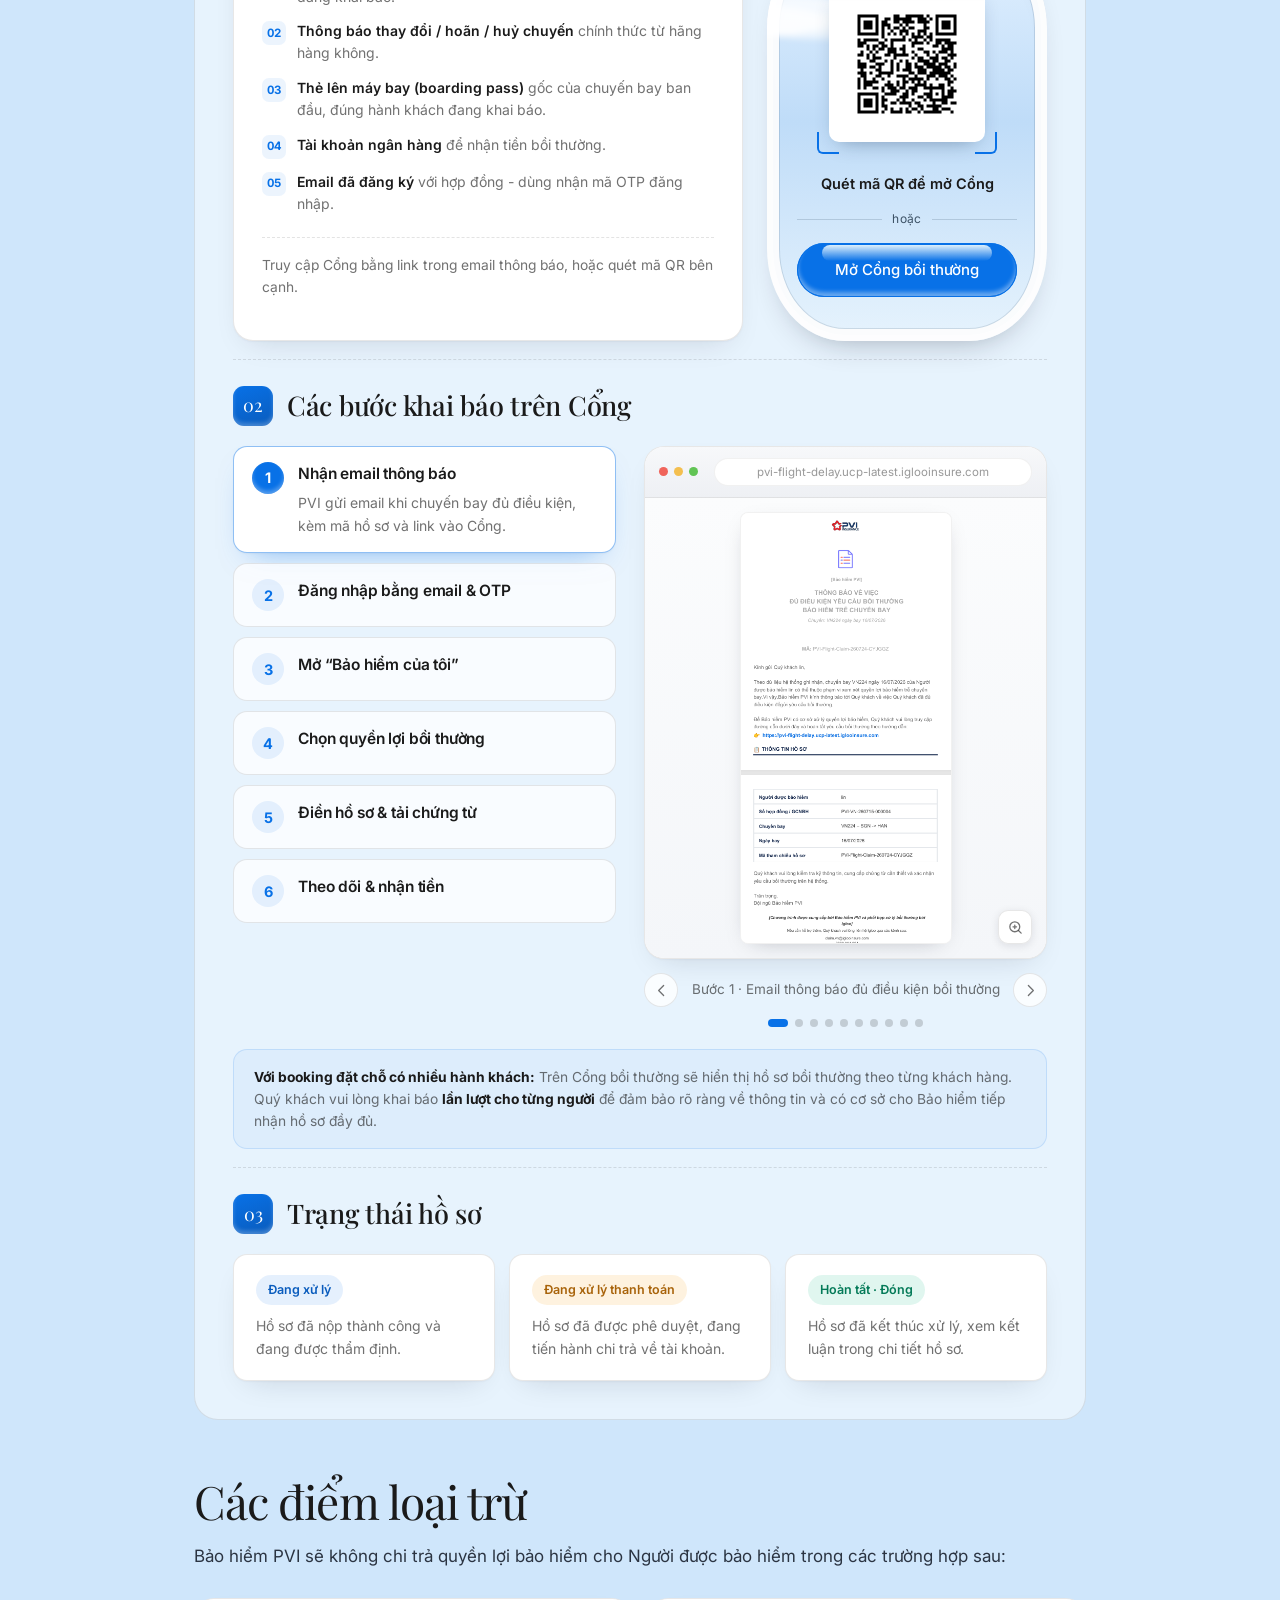
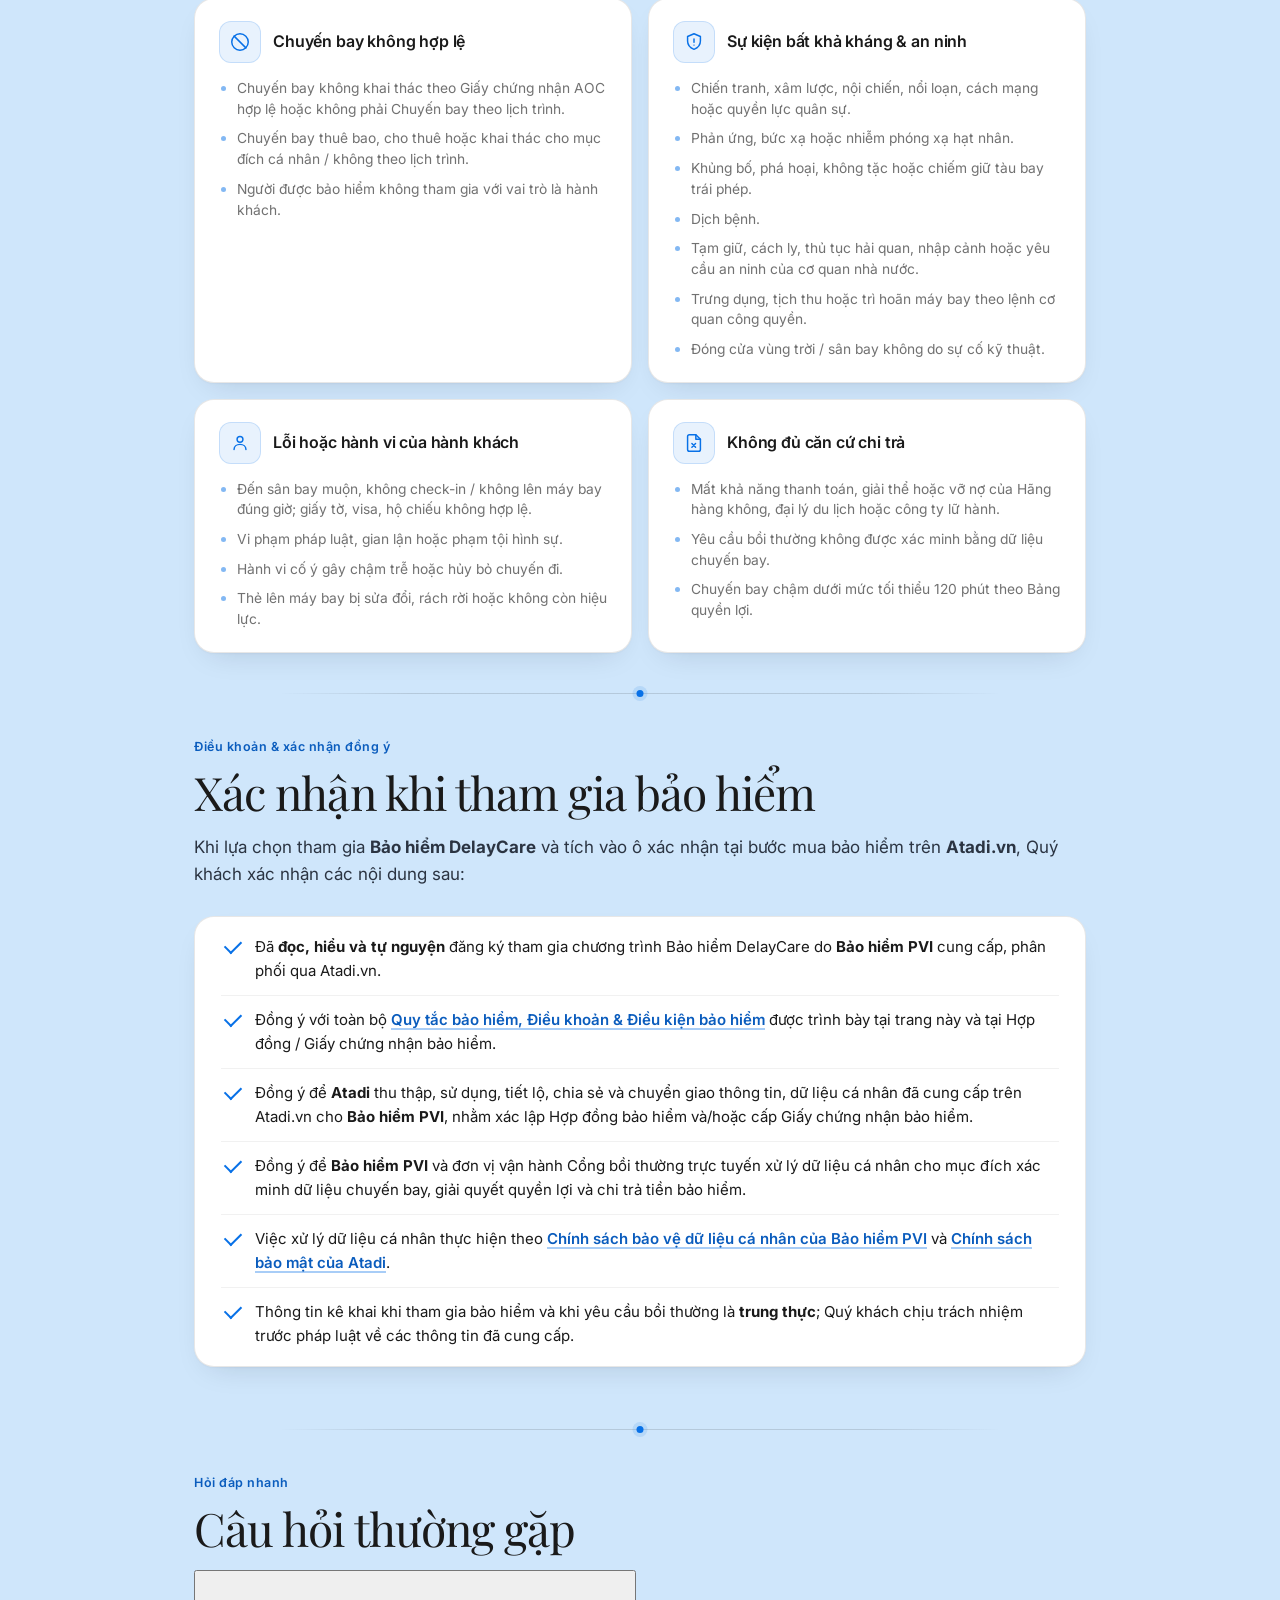
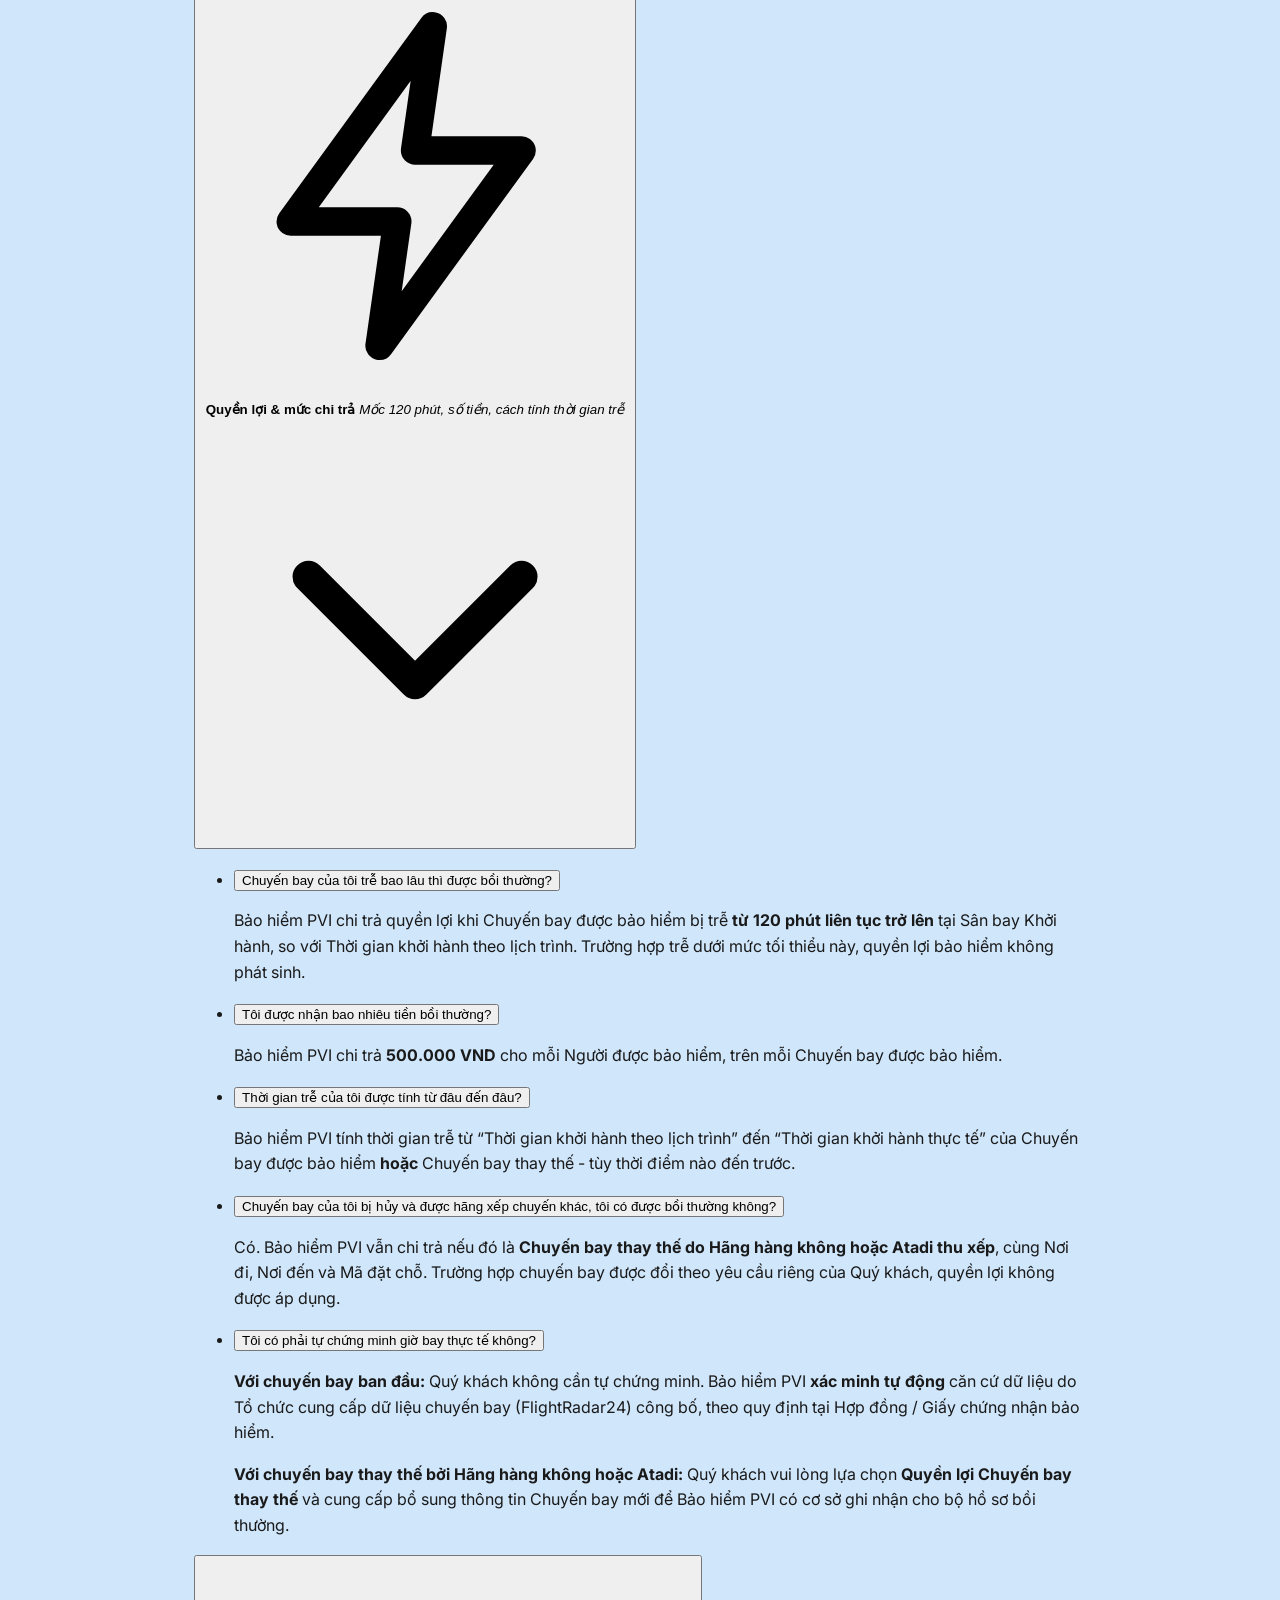
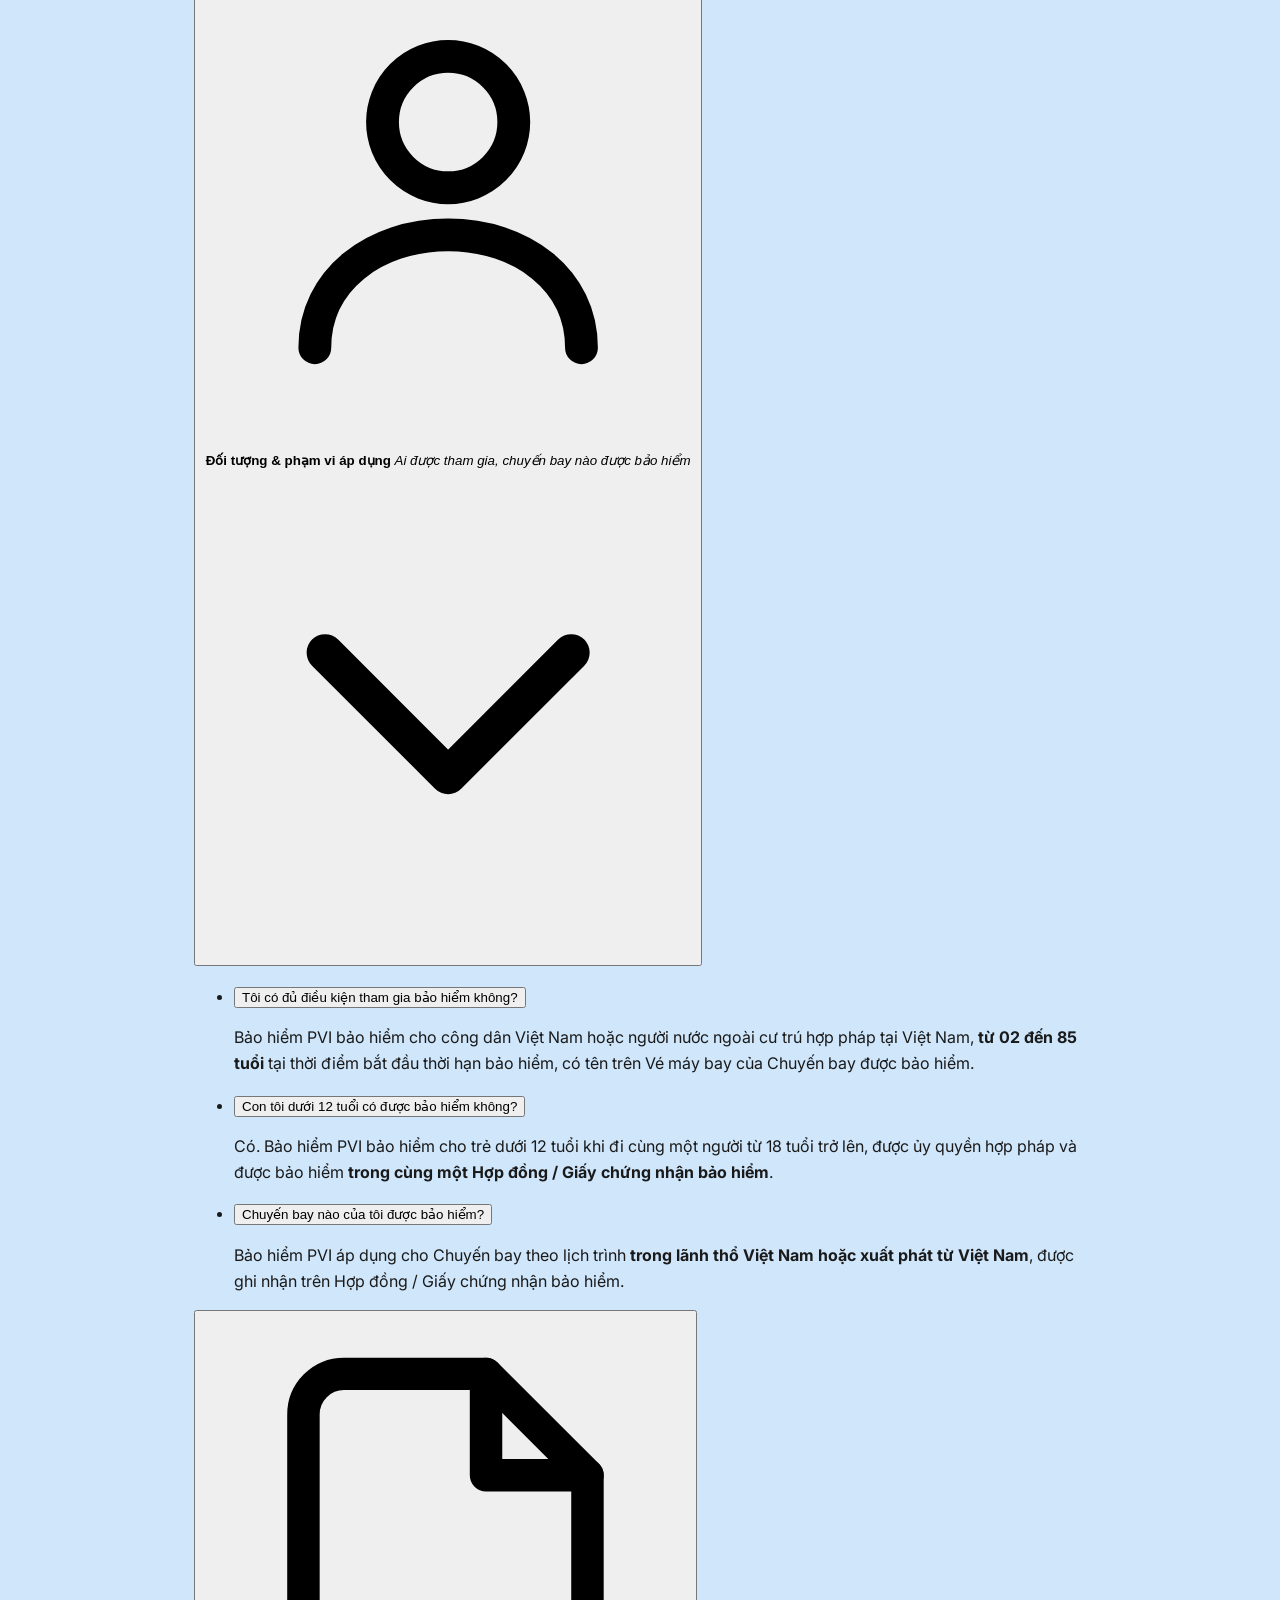
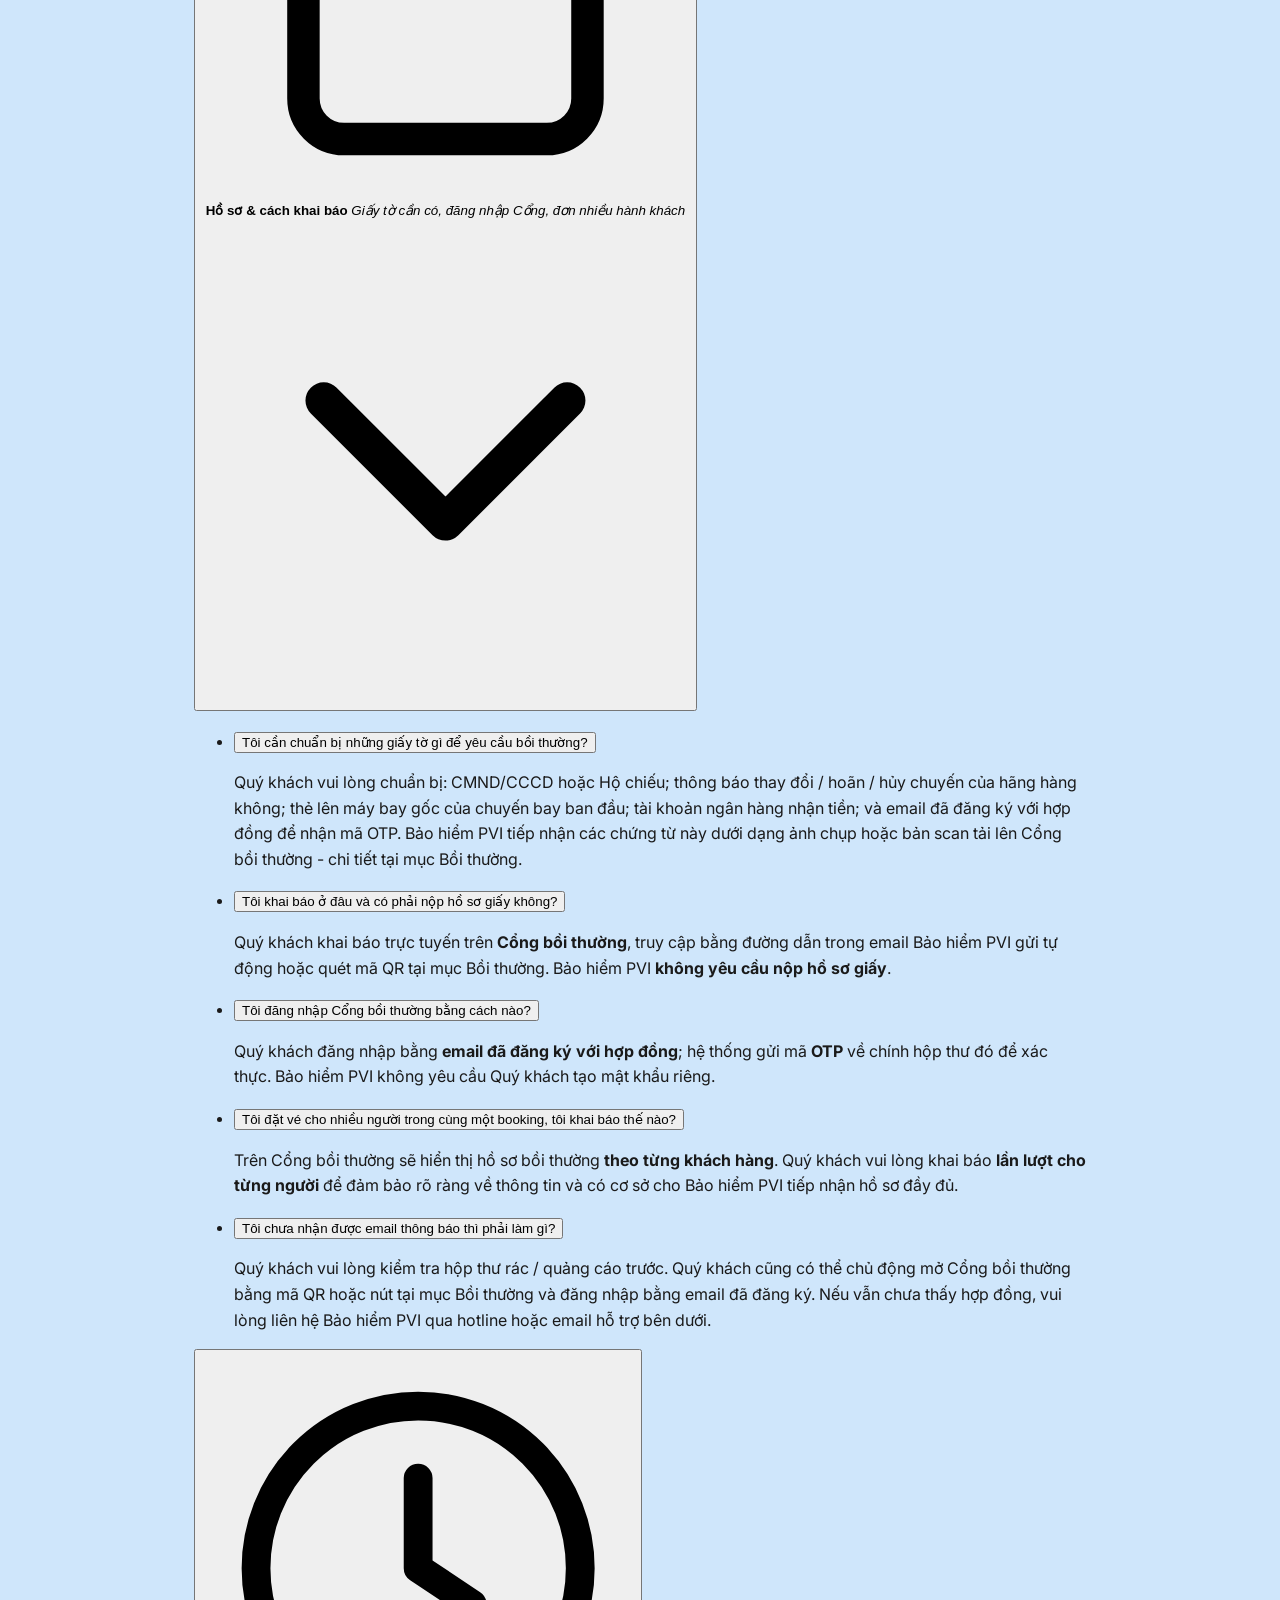
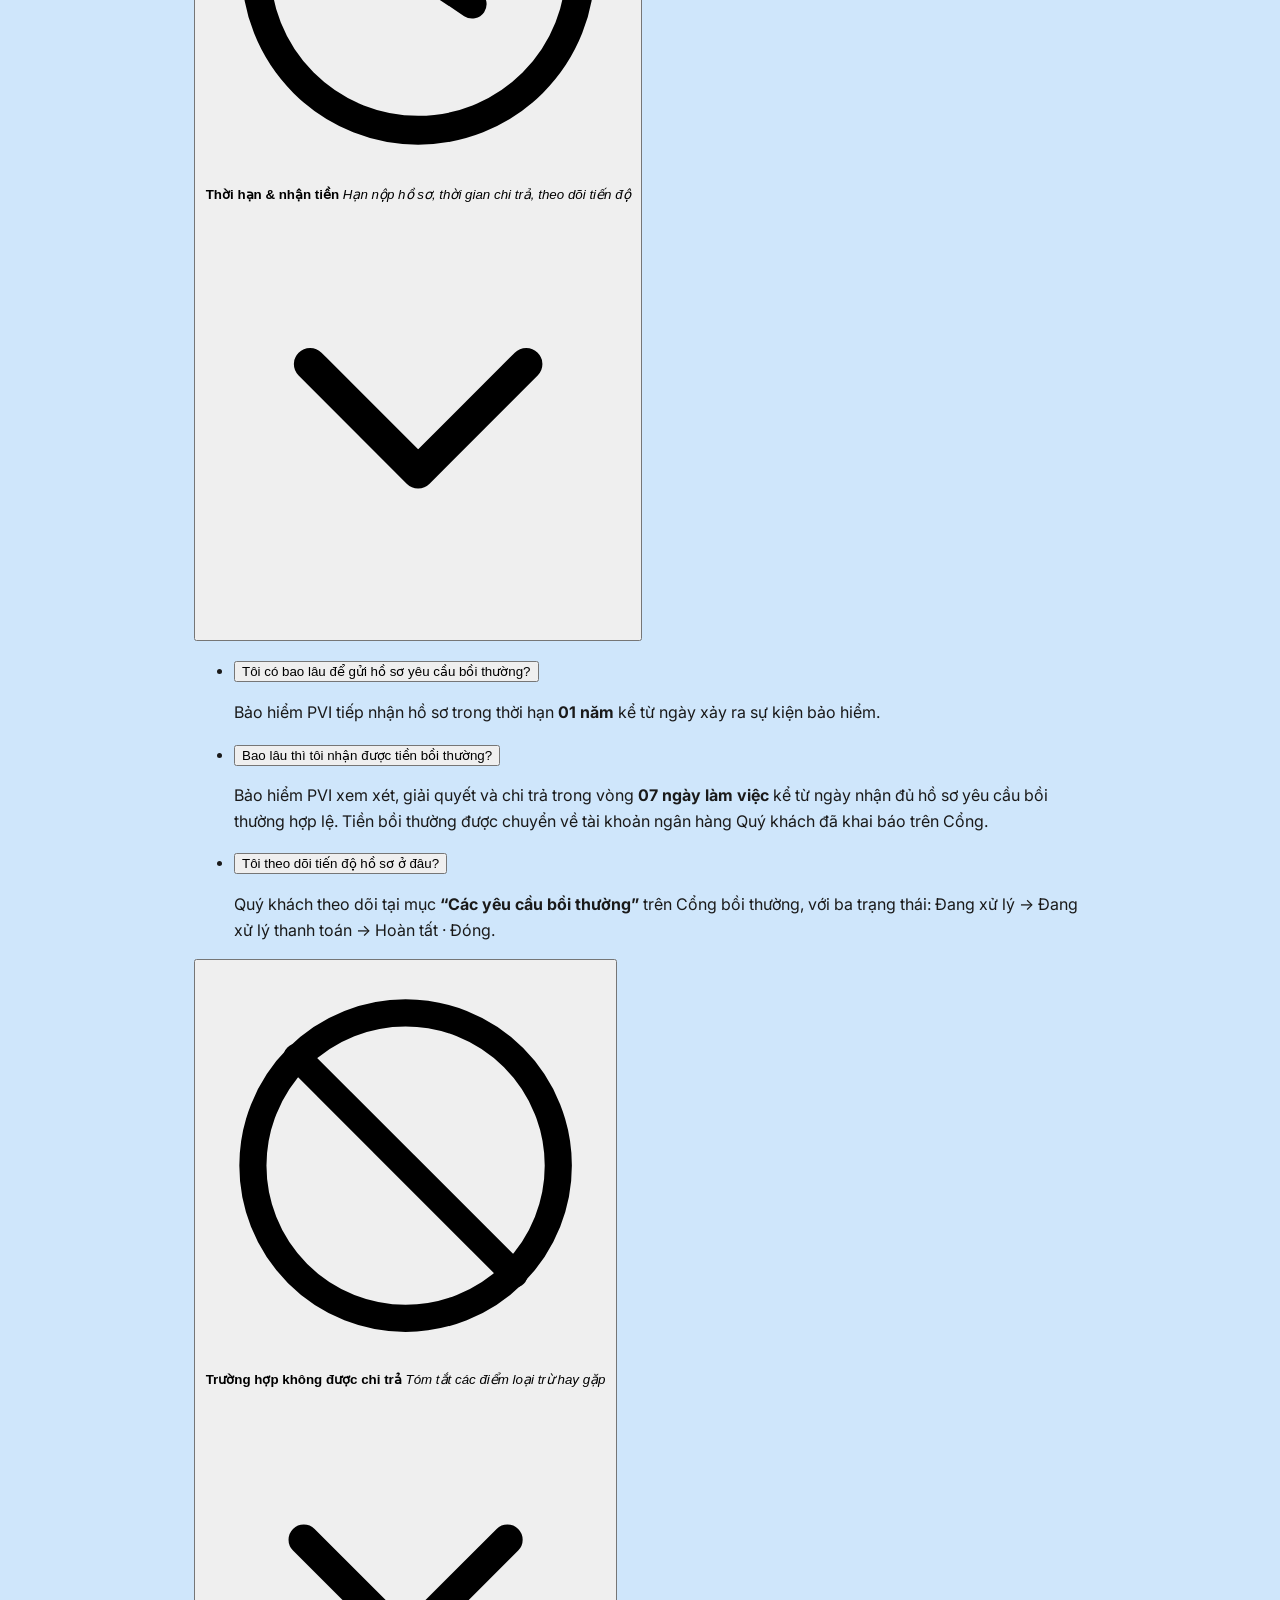
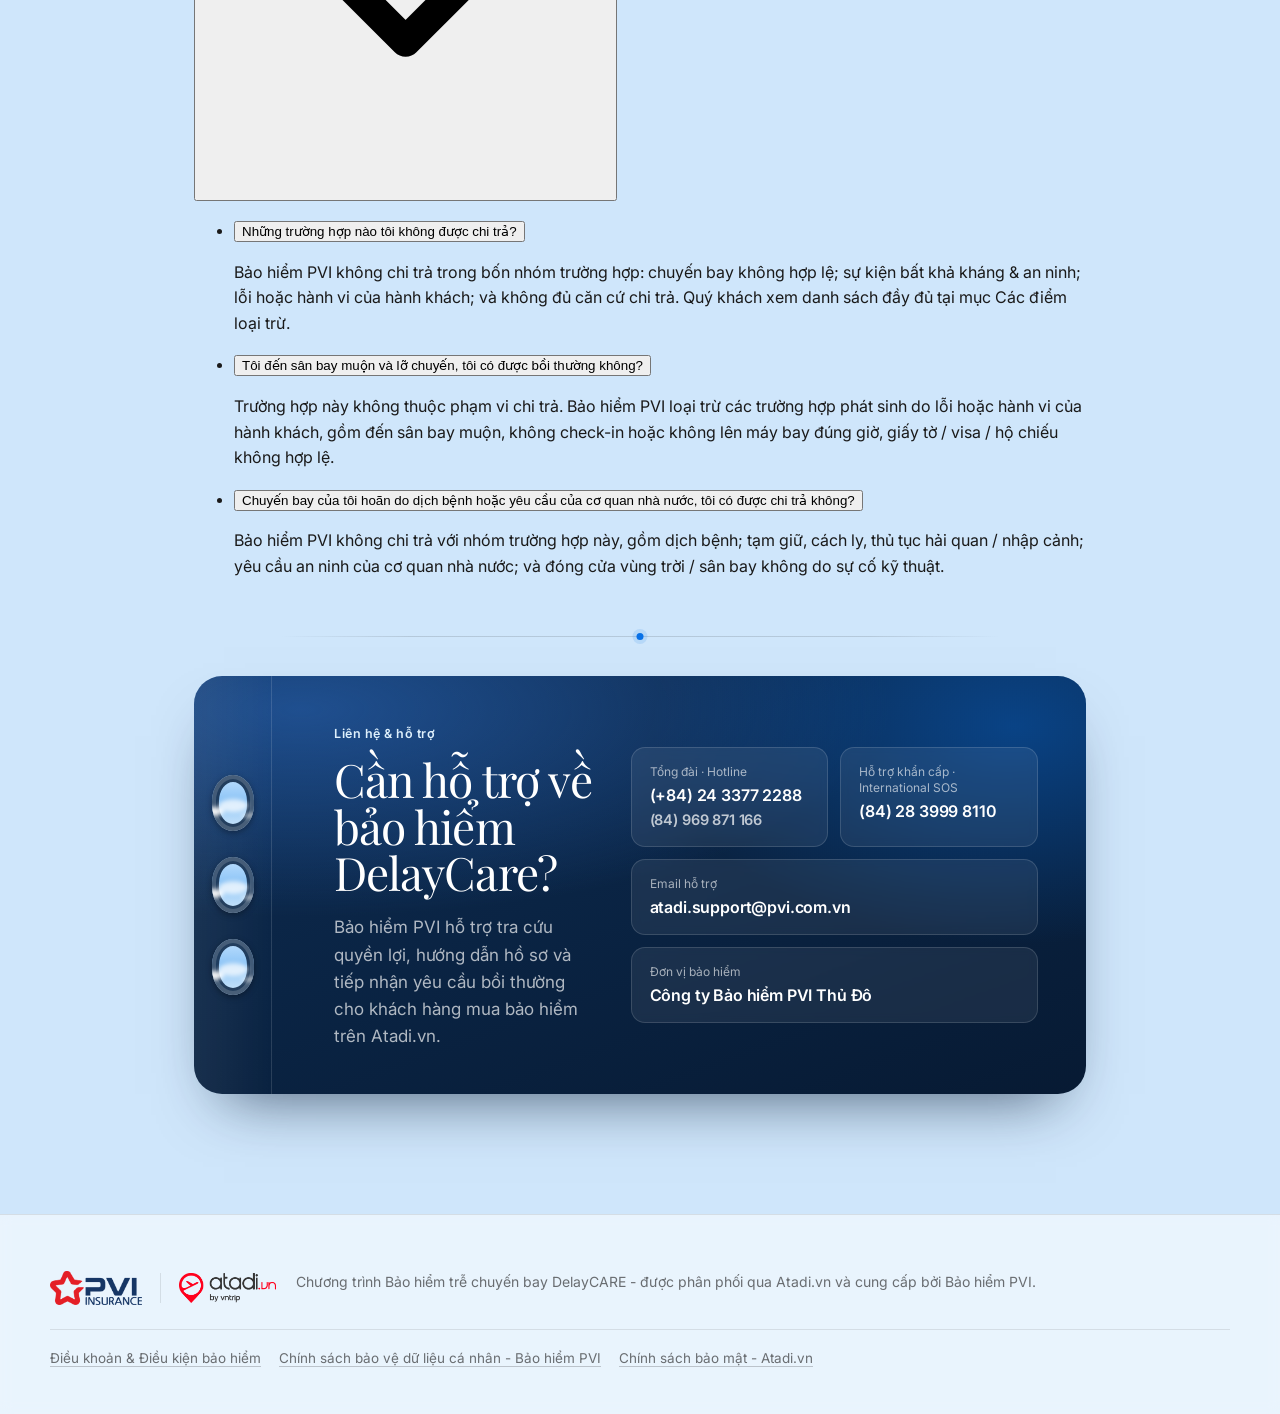
==== commit 938e5181: "Add files via upload" ====
--- a/index.html
+++ b/index.html
@@ -55,6 +55,7 @@
       <a href="#quy-trinh-bt">Bồi thường</a>
       <a href="#loai-tru">Loại trừ</a>
       <a href="#dieu-khoan">Điều khoản</a>
+      <a href="#faq">Hỏi đáp</a>
       <a href="#lien-he" class="nav__cta">
         Liên hệ hỗ trợ
         <span class="nav__cta-glint" aria-hidden="true"></span>
@@ -432,7 +433,186 @@
 
     </section>
 
-    <!-- 9. CONTACT -->
+    <!-- 9. FAQ — nhóm chủ đề thu gọn, mở ra câu hỏi; nút ‹ › duyệt lần lượt toàn bộ -->
+    <section class="block" id="faq" data-screen-label="Hỏi đáp">
+      <span class="block__kicker">Hỏi đáp nhanh</span>
+      <h2 class="block__title">Câu hỏi thường gặp</h2>
+
+      <div class="faq" id="faqApp">
+        <div class="faq__groups">
+
+          <!-- Nhóm 1 -->
+          <article class="faq__group">
+            <button type="button" class="faq__gbtn" aria-expanded="false">
+              <span class="faq__gic"><svg viewBox="0 0 24 24" fill="none" stroke="currentColor" stroke-width="1.6" stroke-linecap="round" stroke-linejoin="round"><path d="M13 3L5 14h6l-1 7 8-11h-6z"/></svg></span>
+              <span class="faq__gtxt">
+                <strong>Quyền lợi &amp; mức chi trả</strong>
+                <em>Mốc 120 phút, số tiền, cách tính thời gian trễ</em>
+              </span>
+              <span class="faq__gchev"><svg viewBox="0 0 24 24" fill="none" stroke="currentColor" stroke-width="1.8" stroke-linecap="round" stroke-linejoin="round"><path d="M6 9l6 6 6-6"/></svg></span>
+            </button>
+            <div class="faq__panel">
+              <div class="faq__panel-in">
+                <ul class="faq__list">
+                  <li class="faq__item">
+                    <button type="button" class="faq__qbtn" aria-expanded="false"><span class="faq__q">Chuyến bay của tôi trễ bao lâu thì được bồi thường?</span><span class="faq__plus" aria-hidden="true"></span></button>
+                    <div class="faq__a"><div class="faq__a-in"><p>Bảo hiểm PVI chi trả quyền lợi khi Chuyến bay được bảo hiểm bị trễ <strong>từ 120 phút liên tục trở lên</strong> tại Sân bay Khởi hành, so với Thời gian khởi hành theo lịch trình. Trường hợp trễ dưới mức tối thiểu này, quyền lợi bảo hiểm không phát sinh.</p></div></div>
+                  </li>
+                  <li class="faq__item">
+                    <button type="button" class="faq__qbtn" aria-expanded="false"><span class="faq__q">Tôi được nhận bao nhiêu tiền bồi thường?</span><span class="faq__plus" aria-hidden="true"></span></button>
+                    <div class="faq__a"><div class="faq__a-in"><p>Bảo hiểm PVI chi trả <strong>500.000 VND</strong> cho mỗi Người được bảo hiểm, trên mỗi Chuyến bay được bảo hiểm.</p></div></div>
+                  </li>
+                  <li class="faq__item">
+                    <button type="button" class="faq__qbtn" aria-expanded="false"><span class="faq__q">Thời gian trễ của tôi được tính từ đâu đến đâu?</span><span class="faq__plus" aria-hidden="true"></span></button>
+                    <div class="faq__a"><div class="faq__a-in"><p>Bảo hiểm PVI tính thời gian trễ từ “Thời gian khởi hành theo lịch trình” đến “Thời gian khởi hành thực tế” của Chuyến bay được bảo hiểm <strong>hoặc</strong> Chuyến bay thay thế - tùy thời điểm nào đến trước.</p></div></div>
+                  </li>
+                  <li class="faq__item">
+                    <button type="button" class="faq__qbtn" aria-expanded="false"><span class="faq__q">Chuyến bay của tôi bị hủy và được hãng xếp chuyến khác, tôi có được bồi thường không?</span><span class="faq__plus" aria-hidden="true"></span></button>
+                    <div class="faq__a"><div class="faq__a-in"><p>Có. Bảo hiểm PVI vẫn chi trả nếu đó là <strong>Chuyến bay thay thế do Hãng hàng không hoặc Atadi thu xếp</strong>, cùng Nơi đi, Nơi đến và Mã đặt chỗ. Trường hợp chuyến bay được đổi theo yêu cầu riêng của Quý khách, quyền lợi không được áp dụng.</p></div></div>
+                  </li>
+                  <li class="faq__item">
+                    <button type="button" class="faq__qbtn" aria-expanded="false"><span class="faq__q">Tôi có phải tự chứng minh giờ bay thực tế không?</span><span class="faq__plus" aria-hidden="true"></span></button>
+                    <div class="faq__a"><div class="faq__a-in"><p><strong>Với chuyến bay ban đầu:</strong> Quý khách không cần tự chứng minh. Bảo hiểm PVI <strong>xác minh tự động</strong> căn cứ dữ liệu do Tổ chức cung cấp dữ liệu chuyến bay (FlightRadar24) công bố, theo quy định tại Hợp đồng / Giấy chứng nhận bảo hiểm.</p><p><strong>Với chuyến bay thay thế bởi Hãng hàng không hoặc Atadi:</strong> Quý khách vui lòng lựa chọn <strong>Quyền lợi Chuyến bay thay thế</strong> và cung cấp bổ sung thông tin Chuyến bay mới để Bảo hiểm PVI có cơ sở ghi nhận cho bộ hồ sơ bồi thường.</p></div></div>
+                  </li>
+                </ul>
+              </div>
+            </div>
+          </article>
+
+          <!-- Nhóm 2 -->
+          <article class="faq__group">
+            <button type="button" class="faq__gbtn" aria-expanded="false">
+              <span class="faq__gic"><svg viewBox="0 0 24 24" fill="none" stroke="currentColor" stroke-width="1.6" stroke-linecap="round" stroke-linejoin="round"><circle cx="12" cy="8" r="3.2"/><path d="M5.5 19c0-3.3 2.9-5.5 6.5-5.5s6.5 2.2 6.5 5.5"/></svg></span>
+              <span class="faq__gtxt">
+                <strong>Đối tượng &amp; phạm vi áp dụng</strong>
+                <em>Ai được tham gia, chuyến bay nào được bảo hiểm</em>
+              </span>
+              <span class="faq__gchev"><svg viewBox="0 0 24 24" fill="none" stroke="currentColor" stroke-width="1.8" stroke-linecap="round" stroke-linejoin="round"><path d="M6 9l6 6 6-6"/></svg></span>
+            </button>
+            <div class="faq__panel">
+              <div class="faq__panel-in">
+                <ul class="faq__list">
+                  <li class="faq__item">
+                    <button type="button" class="faq__qbtn" aria-expanded="false"><span class="faq__q">Tôi có đủ điều kiện tham gia bảo hiểm không?</span><span class="faq__plus" aria-hidden="true"></span></button>
+                    <div class="faq__a"><div class="faq__a-in"><p>Bảo hiểm PVI bảo hiểm cho công dân Việt Nam hoặc người nước ngoài cư trú hợp pháp tại Việt Nam, <strong>từ 02 đến 85 tuổi</strong> tại thời điểm bắt đầu thời hạn bảo hiểm, có tên trên Vé máy bay của Chuyến bay được bảo hiểm.</p></div></div>
+                  </li>
+                  <li class="faq__item">
+                    <button type="button" class="faq__qbtn" aria-expanded="false"><span class="faq__q">Con tôi dưới 12 tuổi có được bảo hiểm không?</span><span class="faq__plus" aria-hidden="true"></span></button>
+                    <div class="faq__a"><div class="faq__a-in"><p>Có. Bảo hiểm PVI bảo hiểm cho trẻ dưới 12 tuổi khi đi cùng một người từ 18 tuổi trở lên, được ủy quyền hợp pháp và được bảo hiểm <strong>trong cùng một Hợp đồng / Giấy chứng nhận bảo hiểm</strong>.</p></div></div>
+                  </li>
+                  <li class="faq__item">
+                    <button type="button" class="faq__qbtn" aria-expanded="false"><span class="faq__q">Chuyến bay nào của tôi được bảo hiểm?</span><span class="faq__plus" aria-hidden="true"></span></button>
+                    <div class="faq__a"><div class="faq__a-in"><p>Bảo hiểm PVI áp dụng cho Chuyến bay theo lịch trình <strong>trong lãnh thổ Việt Nam hoặc xuất phát từ Việt Nam</strong>, được ghi nhận trên Hợp đồng / Giấy chứng nhận bảo hiểm.</p></div></div>
+                  </li>
+                </ul>
+              </div>
+            </div>
+          </article>
+
+          <!-- Nhóm 3 -->
+          <article class="faq__group">
+            <button type="button" class="faq__gbtn" aria-expanded="false">
+              <span class="faq__gic"><svg viewBox="0 0 24 24" fill="none" stroke="currentColor" stroke-width="1.6" stroke-linecap="round" stroke-linejoin="round"><path d="M14 3H7a2 2 0 0 0-2 2v14a2 2 0 0 0 2 2h10a2 2 0 0 0 2-2V8z"/><path d="M14 3v5h5"/></svg></span>
+              <span class="faq__gtxt">
+                <strong>Hồ sơ &amp; cách khai báo</strong>
+                <em>Giấy tờ cần có, đăng nhập Cổng, đơn nhiều hành khách</em>
+              </span>
+              <span class="faq__gchev"><svg viewBox="0 0 24 24" fill="none" stroke="currentColor" stroke-width="1.8" stroke-linecap="round" stroke-linejoin="round"><path d="M6 9l6 6 6-6"/></svg></span>
+            </button>
+            <div class="faq__panel">
+              <div class="faq__panel-in">
+                <ul class="faq__list">
+                  <li class="faq__item">
+                    <button type="button" class="faq__qbtn" aria-expanded="false"><span class="faq__q">Tôi cần chuẩn bị những giấy tờ gì để yêu cầu bồi thường?</span><span class="faq__plus" aria-hidden="true"></span></button>
+                    <div class="faq__a"><div class="faq__a-in"><p>Quý khách vui lòng chuẩn bị: CMND/CCCD hoặc Hộ chiếu; thông báo thay đổi / hoãn / hủy chuyến của hãng hàng không; thẻ lên máy bay gốc của chuyến bay ban đầu; tài khoản ngân hàng nhận tiền; và email đã đăng ký với hợp đồng để nhận mã OTP. Bảo hiểm PVI tiếp nhận các chứng từ này dưới dạng ảnh chụp hoặc bản scan tải lên Cổng bồi thường - chi tiết tại mục <a href="#quy-trinh-bt">Bồi thường</a>.</p></div></div>
+                  </li>
+                  <li class="faq__item">
+                    <button type="button" class="faq__qbtn" aria-expanded="false"><span class="faq__q">Tôi khai báo ở đâu và có phải nộp hồ sơ giấy không?</span><span class="faq__plus" aria-hidden="true"></span></button>
+                    <div class="faq__a"><div class="faq__a-in"><p>Quý khách khai báo trực tuyến trên <strong>Cổng bồi thường</strong>, truy cập bằng đường dẫn trong email Bảo hiểm PVI gửi tự động hoặc quét mã QR tại mục Bồi thường. Bảo hiểm PVI <strong>không yêu cầu nộp hồ sơ giấy</strong>.</p></div></div>
+                  </li>
+                  <li class="faq__item">
+                    <button type="button" class="faq__qbtn" aria-expanded="false"><span class="faq__q">Tôi đăng nhập Cổng bồi thường bằng cách nào?</span><span class="faq__plus" aria-hidden="true"></span></button>
+                    <div class="faq__a"><div class="faq__a-in"><p>Quý khách đăng nhập bằng <strong>email đã đăng ký với hợp đồng</strong>; hệ thống gửi mã <strong>OTP</strong> về chính hộp thư đó để xác thực. Bảo hiểm PVI không yêu cầu Quý khách tạo mật khẩu riêng.</p></div></div>
+                  </li>
+                  <li class="faq__item">
+                    <button type="button" class="faq__qbtn" aria-expanded="false"><span class="faq__q">Tôi đặt vé cho nhiều người trong cùng một booking, tôi khai báo thế nào?</span><span class="faq__plus" aria-hidden="true"></span></button>
+                    <div class="faq__a"><div class="faq__a-in"><p>Trên Cổng bồi thường sẽ hiển thị hồ sơ bồi thường <strong>theo từng khách hàng</strong>. Quý khách vui lòng khai báo <strong>lần lượt cho từng người</strong> để đảm bảo rõ ràng về thông tin và có cơ sở cho Bảo hiểm PVI tiếp nhận hồ sơ đầy đủ.</p></div></div>
+                  </li>
+                  <li class="faq__item">
+                    <button type="button" class="faq__qbtn" aria-expanded="false"><span class="faq__q">Tôi chưa nhận được email thông báo thì phải làm gì?</span><span class="faq__plus" aria-hidden="true"></span></button>
+                    <div class="faq__a"><div class="faq__a-in"><p>Quý khách vui lòng kiểm tra hộp thư rác / quảng cáo trước. Quý khách cũng có thể chủ động mở Cổng bồi thường bằng mã QR hoặc nút tại mục Bồi thường và đăng nhập bằng email đã đăng ký. Nếu vẫn chưa thấy hợp đồng, vui lòng liên hệ Bảo hiểm PVI qua hotline hoặc email hỗ trợ bên dưới.</p></div></div>
+                  </li>
+                </ul>
+              </div>
+            </div>
+          </article>
+
+          <!-- Nhóm 4 -->
+          <article class="faq__group">
+            <button type="button" class="faq__gbtn" aria-expanded="false">
+              <span class="faq__gic"><svg viewBox="0 0 24 24" fill="none" stroke="currentColor" stroke-width="1.6" stroke-linecap="round" stroke-linejoin="round"><circle cx="12" cy="12" r="9"/><path d="M12 7v5l3 2"/></svg></span>
+              <span class="faq__gtxt">
+                <strong>Thời hạn &amp; nhận tiền</strong>
+                <em>Hạn nộp hồ sơ, thời gian chi trả, theo dõi tiến độ</em>
+              </span>
+              <span class="faq__gchev"><svg viewBox="0 0 24 24" fill="none" stroke="currentColor" stroke-width="1.8" stroke-linecap="round" stroke-linejoin="round"><path d="M6 9l6 6 6-6"/></svg></span>
+            </button>
+            <div class="faq__panel">
+              <div class="faq__panel-in">
+                <ul class="faq__list">
+                  <li class="faq__item">
+                    <button type="button" class="faq__qbtn" aria-expanded="false"><span class="faq__q">Tôi có bao lâu để gửi hồ sơ yêu cầu bồi thường?</span><span class="faq__plus" aria-hidden="true"></span></button>
+                    <div class="faq__a"><div class="faq__a-in"><p>Bảo hiểm PVI tiếp nhận hồ sơ trong thời hạn <strong>01 năm</strong> kể từ ngày xảy ra sự kiện bảo hiểm.</p></div></div>
+                  </li>
+                  <li class="faq__item">
+                    <button type="button" class="faq__qbtn" aria-expanded="false"><span class="faq__q">Bao lâu thì tôi nhận được tiền bồi thường?</span><span class="faq__plus" aria-hidden="true"></span></button>
+                    <div class="faq__a"><div class="faq__a-in"><p>Bảo hiểm PVI xem xét, giải quyết và chi trả trong vòng <strong>07 ngày làm việc</strong> kể từ ngày nhận đủ hồ sơ yêu cầu bồi thường hợp lệ. Tiền bồi thường được chuyển về tài khoản ngân hàng Quý khách đã khai báo trên Cổng.</p></div></div>
+                  </li>
+                  <li class="faq__item">
+                    <button type="button" class="faq__qbtn" aria-expanded="false"><span class="faq__q">Tôi theo dõi tiến độ hồ sơ ở đâu?</span><span class="faq__plus" aria-hidden="true"></span></button>
+                    <div class="faq__a"><div class="faq__a-in"><p>Quý khách theo dõi tại mục <strong>“Các yêu cầu bồi thường”</strong> trên Cổng bồi thường, với ba trạng thái: Đang xử lý → Đang xử lý thanh toán → Hoàn tất · Đóng.</p></div></div>
+                  </li>
+                </ul>
+              </div>
+            </div>
+          </article>
+
+          <!-- Nhóm 5 -->
+          <article class="faq__group">
+            <button type="button" class="faq__gbtn" aria-expanded="false">
+              <span class="faq__gic"><svg viewBox="0 0 24 24" fill="none" stroke="currentColor" stroke-width="1.6" stroke-linecap="round" stroke-linejoin="round"><circle cx="12" cy="12" r="9"/><line x1="5.6" y1="5.6" x2="18.4" y2="18.4"/></svg></span>
+              <span class="faq__gtxt">
+                <strong>Trường hợp không được chi trả</strong>
+                <em>Tóm tắt các điểm loại trừ hay gặp</em>
+              </span>
+              <span class="faq__gchev"><svg viewBox="0 0 24 24" fill="none" stroke="currentColor" stroke-width="1.8" stroke-linecap="round" stroke-linejoin="round"><path d="M6 9l6 6 6-6"/></svg></span>
+            </button>
+            <div class="faq__panel">
+              <div class="faq__panel-in">
+                <ul class="faq__list">
+                  <li class="faq__item">
+                    <button type="button" class="faq__qbtn" aria-expanded="false"><span class="faq__q">Những trường hợp nào tôi không được chi trả?</span><span class="faq__plus" aria-hidden="true"></span></button>
+                    <div class="faq__a"><div class="faq__a-in"><p>Bảo hiểm PVI không chi trả trong bốn nhóm trường hợp: chuyến bay không hợp lệ; sự kiện bất khả kháng &amp; an ninh; lỗi hoặc hành vi của hành khách; và không đủ căn cứ chi trả. Quý khách xem danh sách đầy đủ tại mục <a href="#loai-tru">Các điểm loại trừ</a>.</p></div></div>
+                  </li>
+                  <li class="faq__item">
+                    <button type="button" class="faq__qbtn" aria-expanded="false"><span class="faq__q">Tôi đến sân bay muộn và lỡ chuyến, tôi có được bồi thường không?</span><span class="faq__plus" aria-hidden="true"></span></button>
+                    <div class="faq__a"><div class="faq__a-in"><p>Trường hợp này không thuộc phạm vi chi trả. Bảo hiểm PVI loại trừ các trường hợp phát sinh do lỗi hoặc hành vi của hành khách, gồm đến sân bay muộn, không check-in hoặc không lên máy bay đúng giờ, giấy tờ / visa / hộ chiếu không hợp lệ.</p></div></div>
+                  </li>
+                  <li class="faq__item">
+                    <button type="button" class="faq__qbtn" aria-expanded="false"><span class="faq__q">Chuyến bay của tôi hoãn do dịch bệnh hoặc yêu cầu của cơ quan nhà nước, tôi có được chi trả không?</span><span class="faq__plus" aria-hidden="true"></span></button>
+                    <div class="faq__a"><div class="faq__a-in"><p>Bảo hiểm PVI không chi trả với nhóm trường hợp này, gồm dịch bệnh; tạm giữ, cách ly, thủ tục hải quan / nhập cảnh; yêu cầu an ninh của cơ quan nhà nước; và đóng cửa vùng trời / sân bay không do sự cố kỹ thuật.</p></div></div>
+                  </li>
+                </ul>
+              </div>
+            </div>
+          </article>
+
+        </div>
+
+      </div>
+    </section>
+
+    <!-- 10. CONTACT -->
     <section class="block block--contact" id="lien-he" data-screen-label="Liên hệ">
       <div class="contact">
         <div class="contact__portholes" aria-hidden="true">
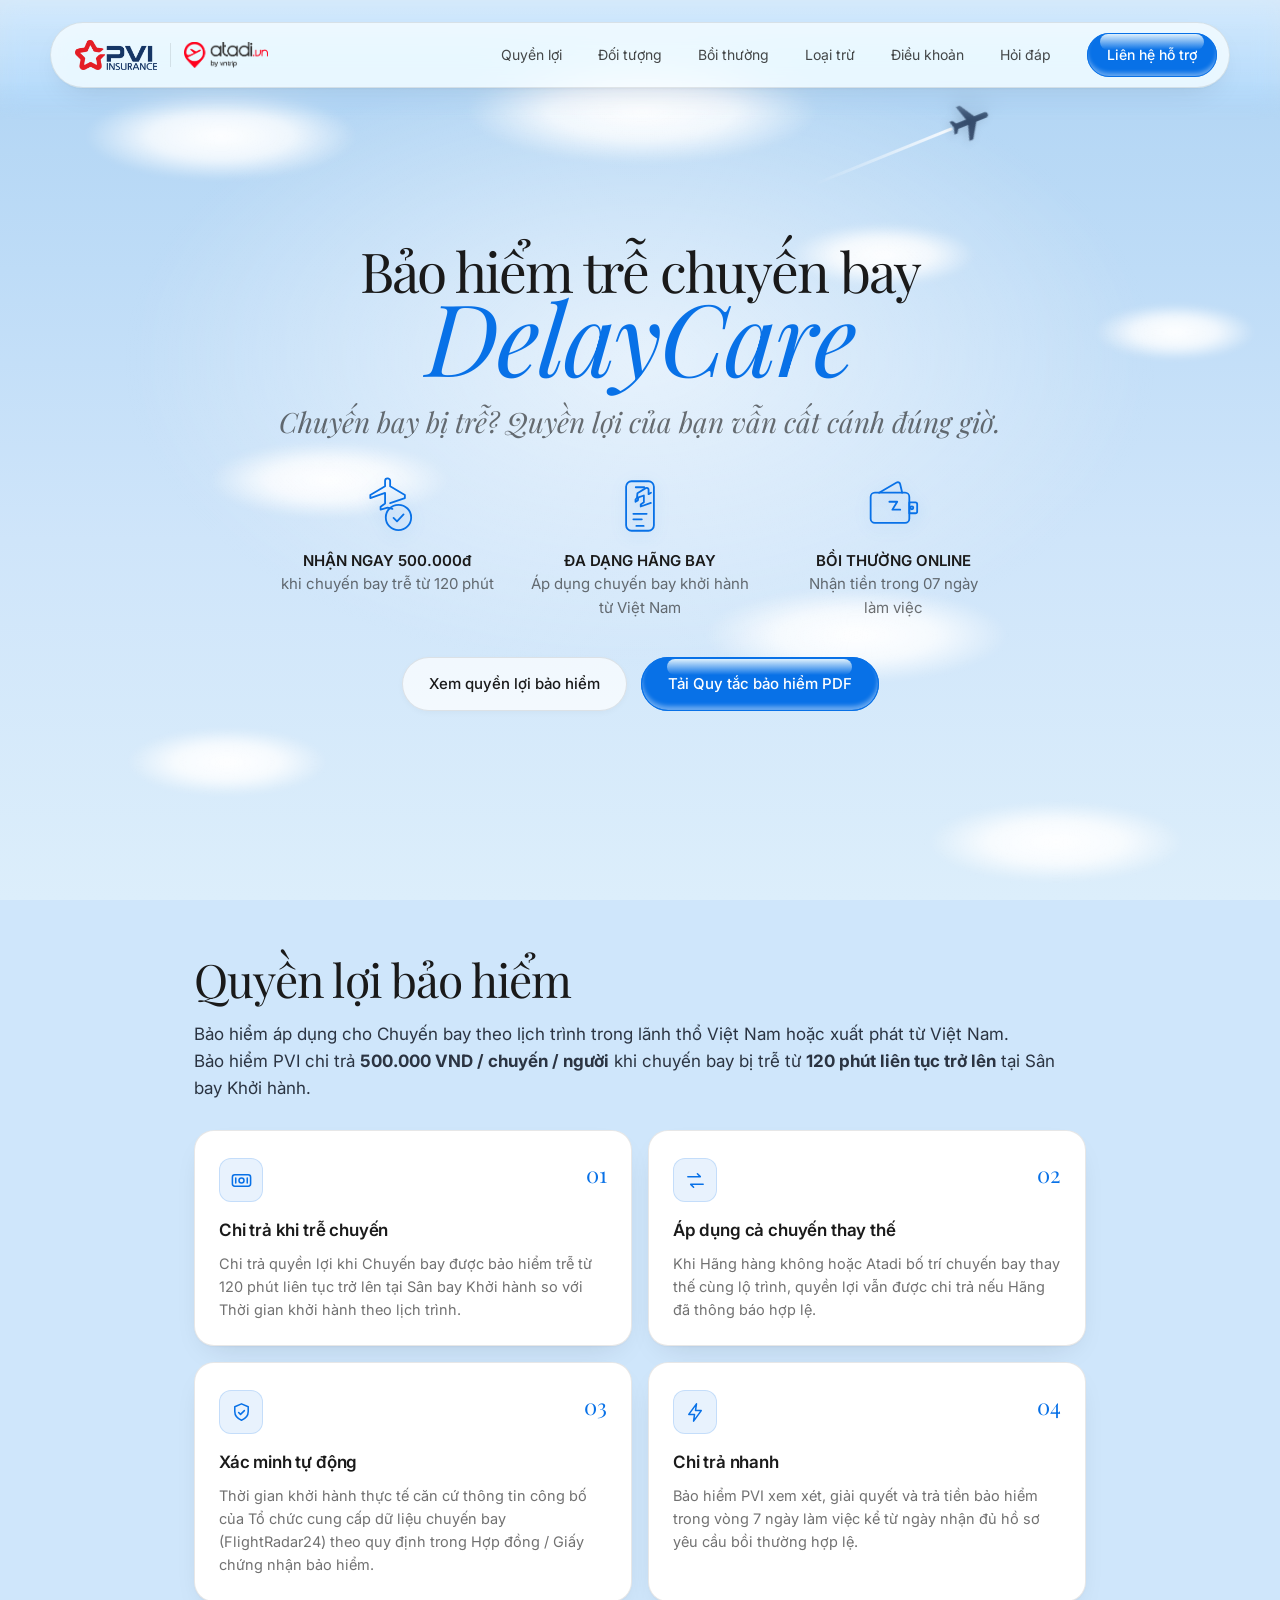
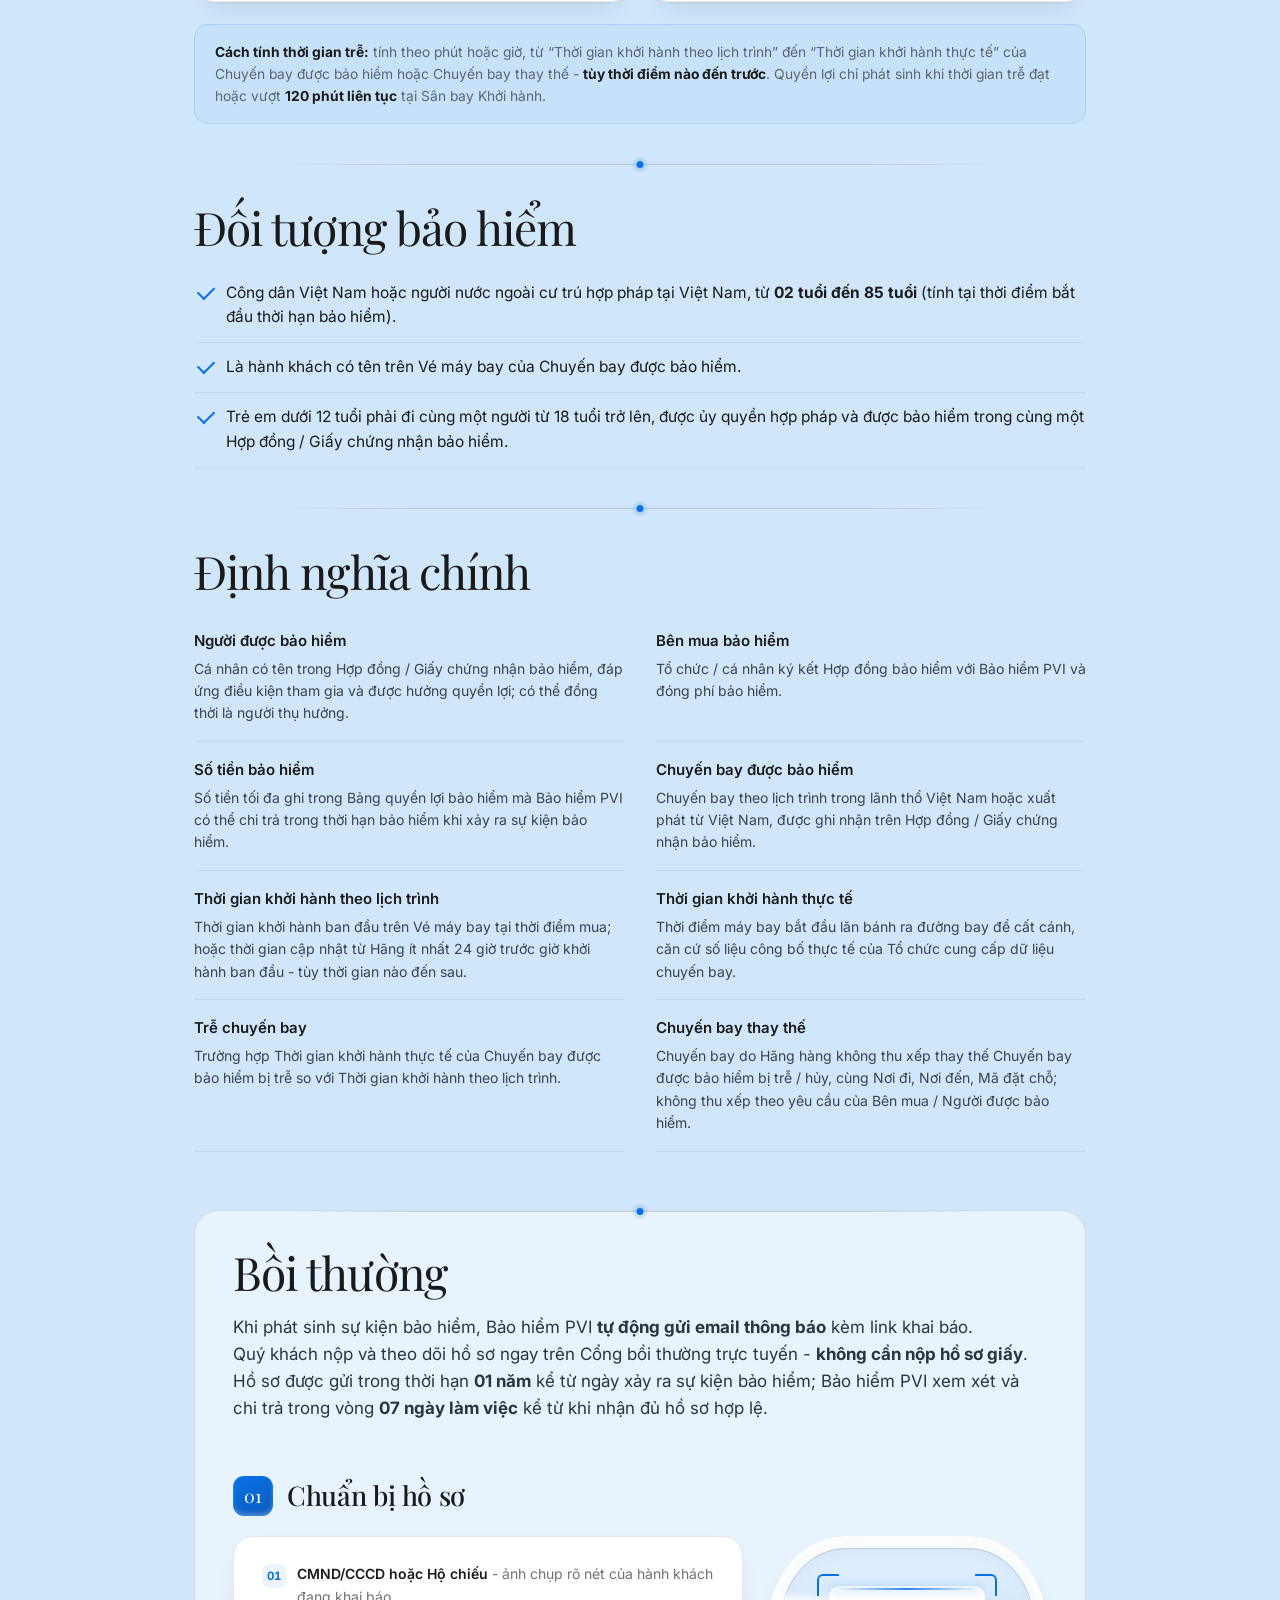
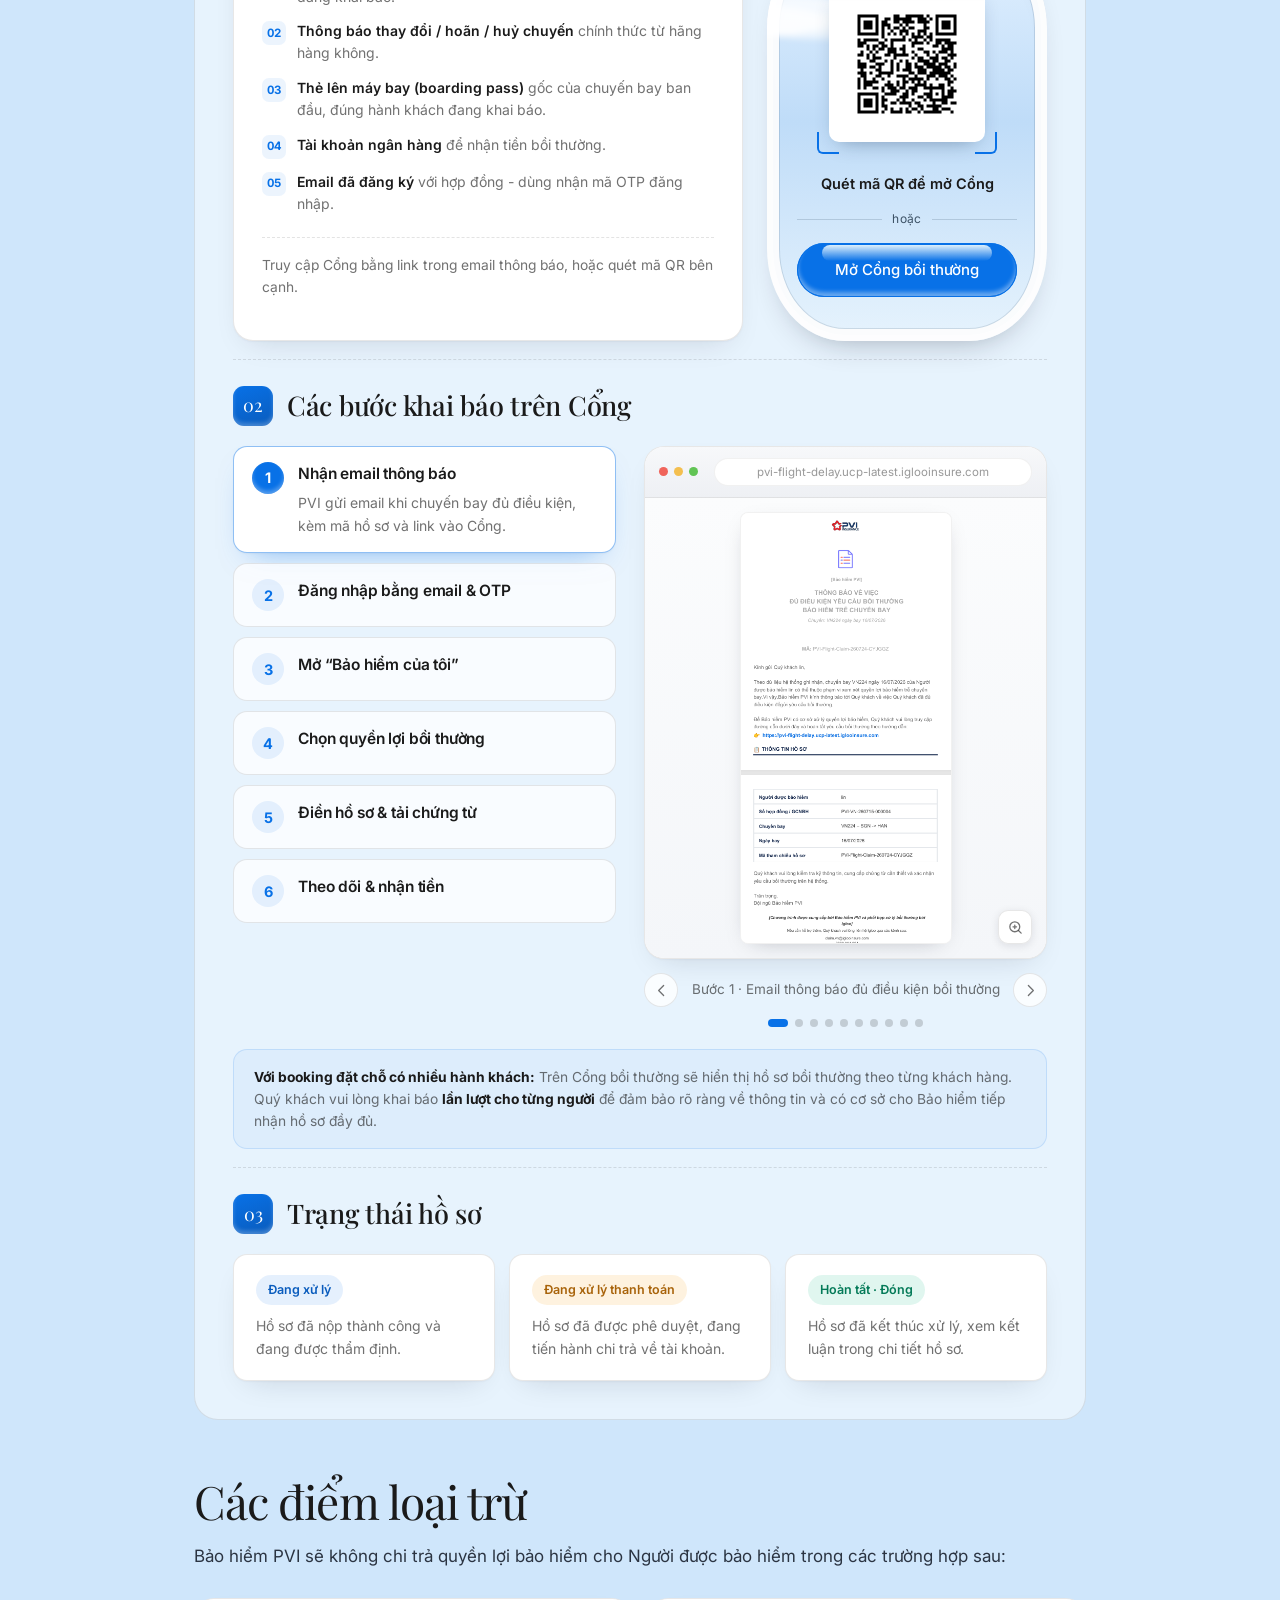
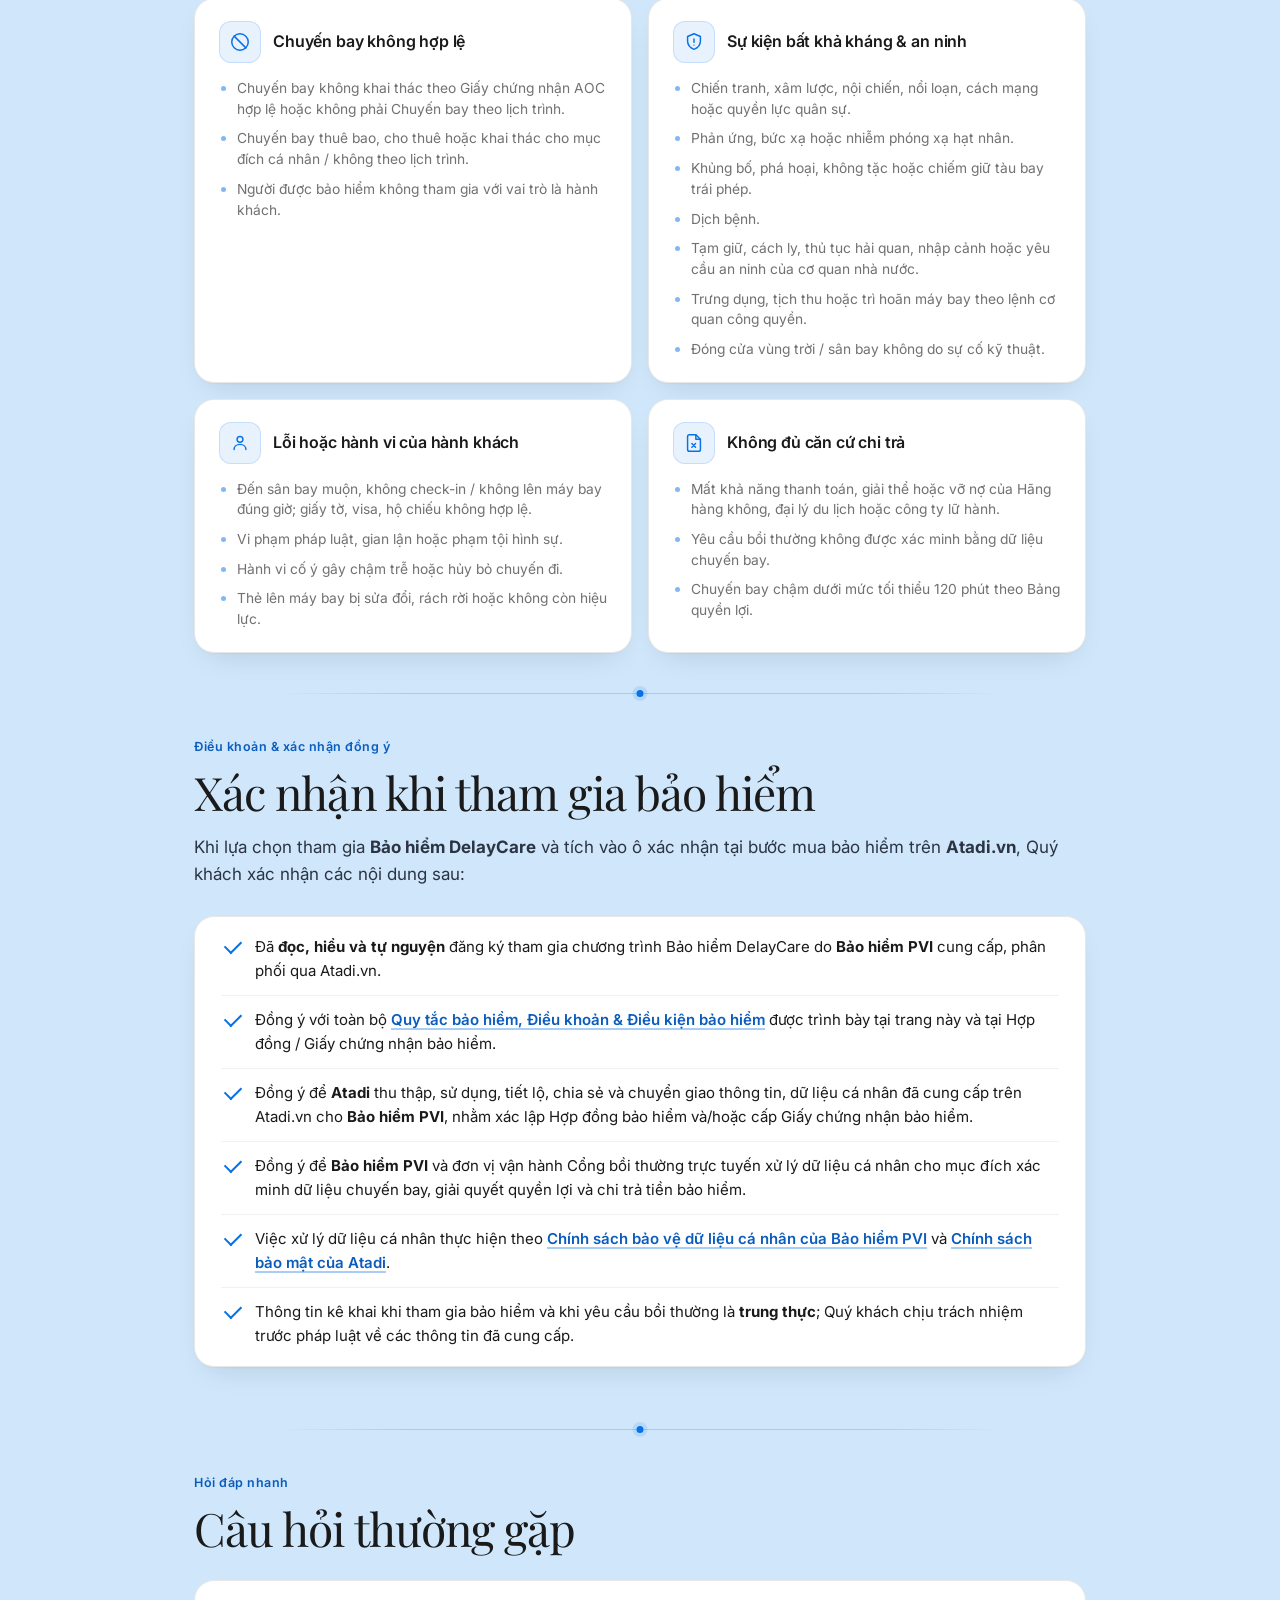
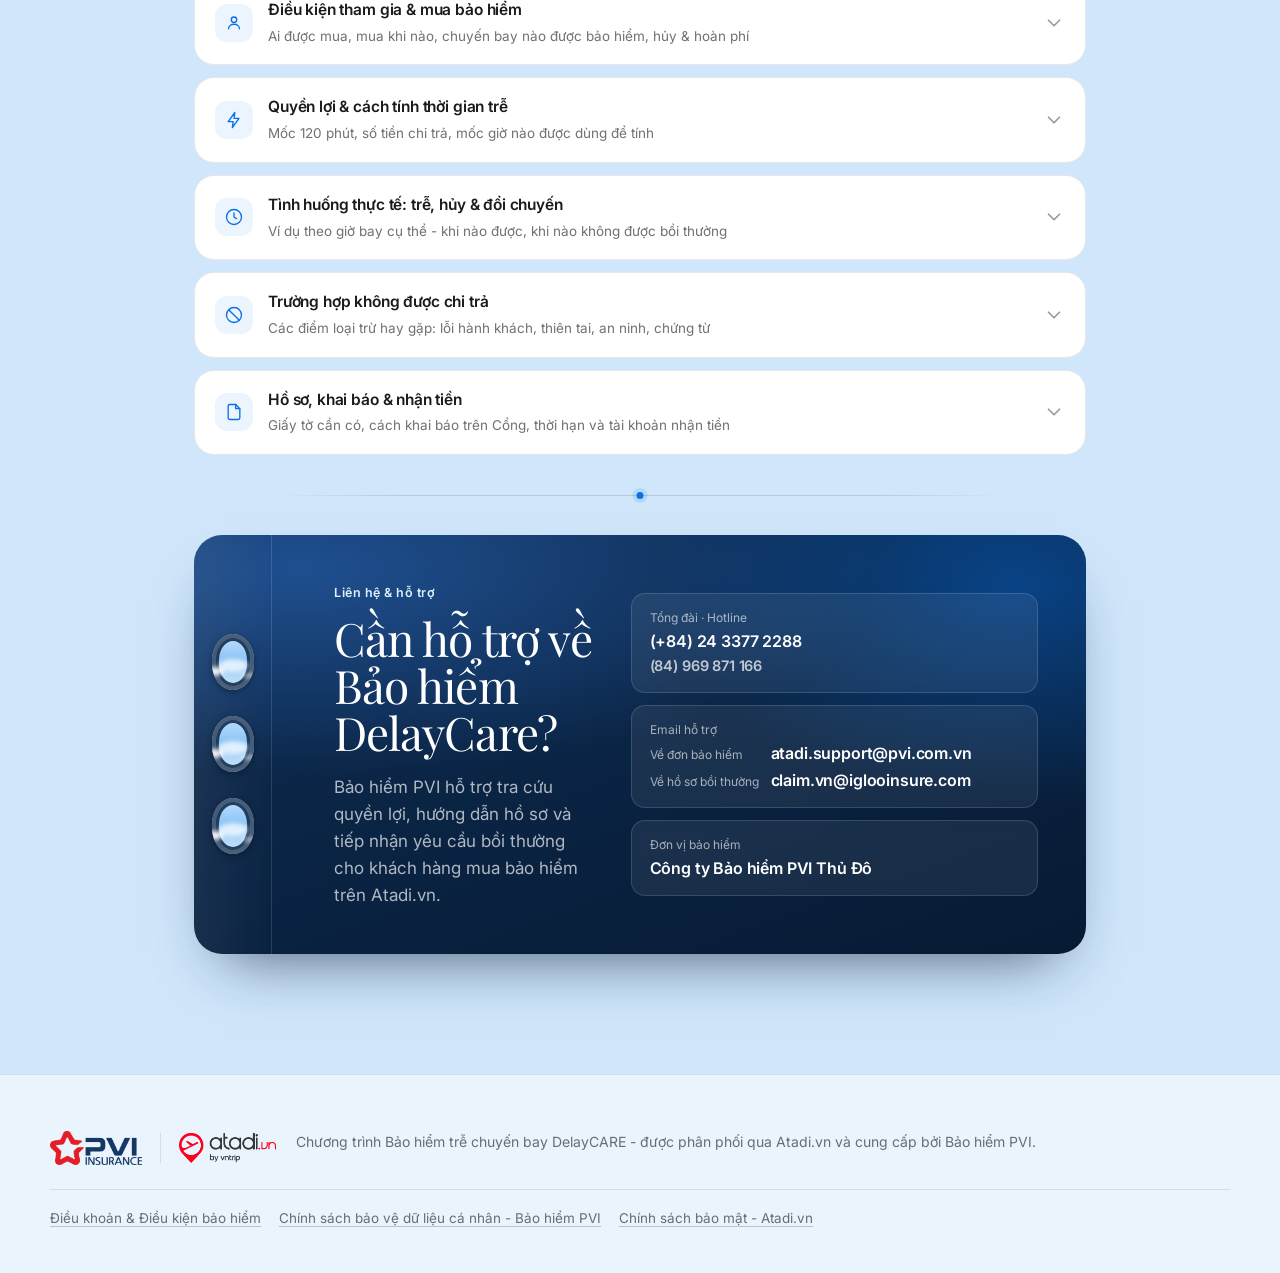
==== commit 5f3c9c27: "Add files via upload" ====
--- a/index.html
+++ b/index.html
@@ -1,680 +1,789 @@
-<!DOCTYPE html>
-<html lang="vi">
-<head>
-<meta charset="UTF-8" />
-<meta name="viewport" content="width=device-width, initial-scale=1.0" />
-<title>Bảo hiểm DelayCare · Atadi.vn - Quy tắc bảo hiểm</title>
-<meta name="description" content="Quy tắc bảo hiểm chương trình Flight Delay Insurance phân phối qua Atadi.vn, được bảo hiểm bởi Bảo hiểm PVI." />
-
-<link rel="preconnect" href="https://fonts.googleapis.com" />
-<link rel="preconnect" href="https://fonts.gstatic.com" crossorigin />
-<link href="https://fonts.googleapis.com/css2?family=Playfair+Display:ital,wght@0,400;0,500;0,600;1,400;1,500&family=Inter:wght@300;400;500;600;700&display=swap" rel="stylesheet" />
-
-<link rel="stylesheet" href="styles.css" />
-<link rel="stylesheet" href="print.css" media="print" />
-</head>
-<body>
-
-<!-- top fade band: che nội dung cuộn lên phía sau navbar -->
-<div class="top-fade" aria-hidden="true"></div>
-
-<!-- Bầu trời xanh phủ toàn trang: mây bay + máy bay bay (lớp cố định sau nội dung) -->
-<div class="sky-bg" aria-hidden="true">
-  <span class="cloud cloud--1"></span>
-  <span class="cloud cloud--2"></span>
-  <span class="cloud cloud--3"></span>
-  <span class="cloud cloud--4"></span>
-  <span class="cloud cloud--5"></span>
-  <span class="cloud cloud--6"></span>
-  <span class="cloud cloud--7"></span>
-  <span class="cloud cloud--8"></span>
-  <div class="plane">
-    <span class="plane__trail"></span>
-    <svg viewBox="0 0 24 24"><path d="M21 16v-2l-8-5V3.5c0-.83-.67-1.5-1.5-1.5S10 2.67 10 3.5V9l-8 5v2l8-2.5V19l-2 1.5V22l3.5-1 3.5 1v-1.5L13 19v-5.5l8 2.5z"/></svg>
-  </div>
-</div>
-
-<!-- ============ TOP PILL NAVBAR ============ -->
-<header class="nav-wrap" data-screen-label="Navbar">
-  <nav class="nav">
-    <div class="nav__logo">
-      <a href="https://www.pvi.com.vn/" target="_blank" rel="noopener" class="brand-link" aria-label="Trang chủ Bảo hiểm PVI">
-        <img src="assets/pvi-logo.png" alt="Bảo hiểm PVI" class="nav__logo-pvi" />
-      </a>
-      <span class="nav__logo-div" aria-hidden="true"></span>
-      <a href="https://www.atadi.vn/" target="_blank" rel="noopener" class="brand-link" aria-label="Trang chủ Atadi.vn">
-        <img src="assets/atadi-logo.png" alt="Atadi.vn by vntrip" class="nav__logo-atadi" />
-      </a>
-    </div>
-    <button class="nav__toggle" aria-label="Mở menu" aria-expanded="false" id="navToggle">
-      <span></span><span></span><span></span>
-    </button>
-    <div class="nav__links" id="navLinks">
-      <a href="#quyen-loi">Quyền lợi</a>
-      <a href="#doi-tuong">Đối tượng</a>
-      <a href="#quy-trinh-bt">Bồi thường</a>
-      <a href="#loai-tru">Loại trừ</a>
-      <a href="#dieu-khoan">Điều khoản</a>
-      <a href="#faq">Hỏi đáp</a>
-      <a href="#lien-he" class="nav__cta">
-        Liên hệ hỗ trợ
-        <span class="nav__cta-glint" aria-hidden="true"></span>
-      </a>
-    </div>
-  </nav>
-</header>
-
-<!-- ============ HERO ============ -->
-<section class="hero" id="hero" data-screen-label="Hero">
-  <div class="hero__bg" aria-hidden="true"></div>
-  <div class="hero__inner">
-    <h1 class="hero__title"><span class="title-top">Bảo hiểm trễ chuyến bay</span><span class="ital">DelayCare</span></h1>
-    <div class="hero__tagline">Chuyến bay bị trễ? Quyền lợi của bạn vẫn cất cánh đúng giờ.</div>
-    <!-- 3 điểm vượt trội của sản phẩm (icon lớn + 1 câu, không khung thẻ) -->
-    <div class="usps">
-      <div class="usp">
-        <span class="usp__ic" aria-hidden="true">
-          <svg viewBox="0 0 48 48" fill="none" stroke="currentColor" stroke-width="1.5" stroke-linecap="round" stroke-linejoin="round">
-            <path d="M26.6 21.6 38.8 17.4v-2.5L26.6 7.6V3.2a2.1 2.1 0 0 0-4.2 0v4.4L10.2 14.9v2.5l12.2-4.2v8.8l-3.7 2.7v2.2l5.8-1.6 4 1.1"/>
-            <circle cx="33.5" cy="33.5" r="10.5"/>
-            <path d="M29.4 33.8l2.9 2.9 5.4-5.7"/>
-          </svg>
-        </span>
-        <p><b>NHẬN NGAY 500.000đ</b><br>khi chuyến bay trễ từ 120 phút</p>
-      </div>
-      <div class="usp">
-        <span class="usp__ic" aria-hidden="true">
-          <svg viewBox="0 0 48 48" fill="none" stroke="currentColor" stroke-width="1.5" stroke-linecap="round" stroke-linejoin="round">
-            <rect x="12.5" y="3.5" width="23" height="41" rx="4.5"/>
-            <path d="M20.5 8.5h7"/>
-            <path d="M21 40.5h6"/>
-            <path d="M33 21.5 24.6 24.4v-1.7l2.6-1.8v-5.6l-4.5 1.6-.5 2.6-1.9 1v-1.8l1.2-1.4.4-3.9 6.8-4.2a1.6 1.6 0 0 1 2.4 1.4v3.6l2-1.2"/>
-            <path d="M18.5 30.5h11M18.5 35h7"/>
-          </svg>
-        </span>
-        <p><b>ĐA DẠNG HÃNG BAY</b><br>Áp dụng chuyến bay khởi hành từ Việt Nam</p>
-      </div>
-      <div class="usp">
-        <span class="usp__ic" aria-hidden="true">
-          <svg viewBox="0 0 48 48" fill="none" stroke="currentColor" stroke-width="1.5" stroke-linecap="round" stroke-linejoin="round">
-            <path d="M5.5 16.5a3.5 3.5 0 0 1 3.5-3.5h25a3.5 3.5 0 0 1 3.5 3.5v18a3.5 3.5 0 0 1-3.5 3.5H9a3.5 3.5 0 0 1-3.5-3.5z"/>
-            <path d="M37.5 21h5a1.5 1.5 0 0 1 1.5 1.5v6a1.5 1.5 0 0 1-1.5 1.5h-5z"/>
-            <circle cx="39.6" cy="25.5" r="1.2"/>
-            <path d="M12.5 13 27 4.6a2 2 0 0 1 2.9 1.2l1.7 7.2"/>
-            <path d="M21 20.5h6.5l-4 6.5H30"/>
-          </svg>
-        </span>
-        <p><b>BỒI THƯỜNG ONLINE</b><br>Nhận tiền trong 07 ngày làm việc</p>
-      </div>
-    </div>
-    <div class="hero__actions">
-      <a class="btn btn--ghost" href="#quyen-loi">Xem quyền lợi bảo hiểm</a>
-      <a class="btn btn--primary" href="assets/Atadi-DelayCare-Quy-tac-bao-hiem.pdf" download>
-        Tải Quy tắc bảo hiểm PDF
-        <span class="btn__glint" aria-hidden="true"></span>
-      </a>
-    </div>
-  </div>
-</section>
-
-<!-- ============ DOCUMENT BODY ============ -->
-<main class="doc">
-
-  <div class="doc__content">
-
-    <!-- 1. KEY BENEFITS -->
-    <section class="block" id="quyen-loi" data-screen-label="Quyền lợi bảo hiểm">
-      <h2 class="block__title">Quyền lợi bảo hiểm</h2>
-      <p class="block__lead">
-        Bảo hiểm áp dụng cho Chuyến bay theo lịch trình trong lãnh thổ Việt Nam hoặc xuất phát từ Việt Nam.<br>Bảo hiểm PVI chi trả <strong>500.000 VND / chuyến / người</strong> khi chuyến bay bị trễ từ <strong>120 phút liên tục trở lên</strong> tại Sân bay Khởi hành.
-      </p>
-      <div class="cards">
-        <article class="card">
-          <div class="card__head">
-            <span class="card__icon"><svg viewBox="0 0 24 24" fill="none" stroke="currentColor" stroke-width="1.6" stroke-linecap="round" stroke-linejoin="round"><rect x="2.5" y="6" width="19" height="12" rx="2.5"/><circle cx="12" cy="12" r="2.6"/><path d="M6 9.5v5M18 9.5v5"/></svg></span>
-            <span class="card__num">01</span>
-          </div>
-          <h3>Chi trả khi trễ chuyến</h3>
-          <p>Chi trả quyền lợi khi Chuyến bay được bảo hiểm trễ từ 120 phút liên tục trở lên tại Sân bay Khởi hành so với Thời gian khởi hành theo lịch trình.</p>
-        </article>
-        <article class="card">
-          <div class="card__head">
-            <span class="card__icon"><svg viewBox="0 0 24 24" fill="none" stroke="currentColor" stroke-width="1.6" stroke-linecap="round" stroke-linejoin="round"><path d="M4 8h13l-3-3"/><path d="M20 16H7l3 3"/></svg></span>
-            <span class="card__num">02</span>
-          </div>
-          <h3>Áp dụng cả chuyến thay thế</h3>
-          <p>Khi Hãng hàng không hoặc Atadi bố trí chuyến bay thay thế cùng lộ trình, quyền lợi vẫn được chi trả nếu Hãng đã thông báo hợp lệ.</p>
-        </article>
-        <article class="card">
-          <div class="card__head">
-            <span class="card__icon"><svg viewBox="0 0 24 24" fill="none" stroke="currentColor" stroke-width="1.6" stroke-linecap="round" stroke-linejoin="round"><path d="M12 3l7 3v5c0 4.5-3 7.5-7 9-4-1.5-7-4.5-7-9V6z"/><path d="M9 12l2 2 4-4"/></svg></span>
-            <span class="card__num">03</span>
-          </div>
-          <h3>Xác minh tự động</h3>
-          <p>Thời gian khởi hành thực tế căn cứ thông tin công bố của Tổ chức cung cấp dữ liệu chuyến bay (FlightRadar24) theo quy định trong Hợp đồng / Giấy chứng nhận bảo hiểm.</p>
-        </article>
-        <article class="card">
-          <div class="card__head">
-            <span class="card__icon"><svg viewBox="0 0 24 24" fill="none" stroke="currentColor" stroke-width="1.6" stroke-linecap="round" stroke-linejoin="round"><path d="M13 3L5 14h6l-1 7 8-11h-6z"/></svg></span>
-            <span class="card__num">04</span>
-          </div>
-          <h3>Chi trả nhanh</h3>
-          <p>Bảo hiểm PVI xem xét, giải quyết và trả tiền bảo hiểm trong vòng 7 ngày làm việc kể từ ngày nhận đủ hồ sơ yêu cầu bồi thường hợp lệ.</p>
-        </article>
-      </div>
-
-      <p class="note">
-        <strong>Cách tính thời gian trễ:</strong> tính theo phút hoặc giờ, từ “Thời gian khởi hành theo lịch trình” đến “Thời gian khởi hành thực tế” của Chuyến bay được bảo hiểm hoặc Chuyến bay thay thế - <strong>tùy thời điểm nào đến trước</strong>. Quyền lợi chỉ phát sinh khi thời gian trễ đạt hoặc vượt <strong>120 phút liên tục</strong> tại Sân bay Khởi hành.
-      </p>
-    </section>
-
-    <!-- 2. SUBJECT -->
-    <section class="block" id="doi-tuong" data-screen-label="Đối tượng bảo hiểm">
-      <h2 class="block__title">Đối tượng bảo hiểm</h2>
-      <ul class="list list--check">
-        <li>Công dân Việt Nam hoặc người nước ngoài cư trú hợp pháp tại Việt Nam, từ <strong>02 tuổi đến 85 tuổi</strong> (tính tại thời điểm bắt đầu thời hạn bảo hiểm).</li>
-        <li>Là hành khách có tên trên Vé máy bay của Chuyến bay được bảo hiểm.</li>
-        <li>Trẻ em dưới 12 tuổi phải đi cùng một người từ 18 tuổi trở lên, được ủy quyền hợp pháp và được bảo hiểm trong cùng một Hợp đồng / Giấy chứng nhận bảo hiểm.</li>
-      </ul>
-    </section>
-
-    <!-- 3. DEFINITIONS -->
-    <section class="block" id="dinh-nghia" data-screen-label="Định nghĩa">
-      <h2 class="block__title">Định nghĩa chính</h2>
-      <dl class="defs">
-        <div><dt>Người được bảo hiểm</dt><dd>Cá nhân có tên trong Hợp đồng / Giấy chứng nhận bảo hiểm, đáp ứng điều kiện tham gia và được hưởng quyền lợi; có thể đồng thời là người thụ hưởng.</dd></div>
-        <div><dt>Bên mua bảo hiểm</dt><dd>Tổ chức / cá nhân ký kết Hợp đồng bảo hiểm với Bảo hiểm PVI và đóng phí bảo hiểm.</dd></div>
-        <div><dt>Số tiền bảo hiểm</dt><dd>Số tiền tối đa ghi trong Bảng quyền lợi bảo hiểm mà Bảo hiểm PVI có thể chi trả trong thời hạn bảo hiểm khi xảy ra sự kiện bảo hiểm.</dd></div>
-        <div><dt>Chuyến bay được bảo hiểm</dt><dd>Chuyến bay theo lịch trình trong lãnh thổ Việt Nam hoặc xuất phát từ Việt Nam, được ghi nhận trên Hợp đồng / Giấy chứng nhận bảo hiểm.</dd></div>
-        <div><dt>Thời gian khởi hành theo lịch trình</dt><dd>Thời gian khởi hành ban đầu trên Vé máy bay tại thời điểm mua; hoặc thời gian cập nhật từ Hãng ít nhất 24 giờ trước giờ khởi hành ban đầu - tùy thời gian nào đến sau.</dd></div>
-        <div><dt>Thời gian khởi hành thực tế</dt><dd>Thời điểm máy bay bắt đầu lăn bánh ra đường bay để cất cánh, căn cứ số liệu công bố thực tế của Tổ chức cung cấp dữ liệu chuyến bay.</dd></div>
-        <div><dt>Trễ chuyến bay</dt><dd>Trường hợp Thời gian khởi hành thực tế của Chuyến bay được bảo hiểm bị trễ so với Thời gian khởi hành theo lịch trình.</dd></div>
-        <div><dt>Chuyến bay thay thế</dt><dd>Chuyến bay do Hãng hàng không thu xếp thay thế Chuyến bay được bảo hiểm bị trễ / hủy, cùng Nơi đi, Nơi đến, Mã đặt chỗ; không thu xếp theo yêu cầu của Bên mua / Người được bảo hiểm.</dd></div>
-      </dl>
-    </section>
-
-    <!-- 7. CLAIMS — quy trình + hướng dẫn thao tác trên Cổng bồi thường -->
-    <section class="block block--claims" id="quy-trinh-bt" data-screen-label="Bồi thường">
-      <h2 class="block__title">Bồi thường</h2>
-      <p class="block__lead">
-        Khi phát sinh sự kiện bảo hiểm, Bảo hiểm PVI <strong>tự động gửi email thông báo</strong> kèm link khai báo. Quý&nbsp;khách nộp và theo dõi hồ sơ ngay trên Cổng bồi thường trực tuyến - <strong>không cần nộp hồ sơ giấy</strong>.
-        Hồ&nbsp;sơ được gửi trong thời hạn <strong>01 năm</strong> kể từ ngày xảy ra sự kiện bảo hiểm; Bảo hiểm PVI xem xét và chi trả trong vòng <strong>07 ngày làm việc</strong> kể từ khi nhận đủ hồ sơ hợp lệ.
-      </p>
-
-      <!-- 01 · Chuẩn bị hồ sơ + QR truy cập -->
-      <div class="subsec">
-        <div class="subsec__head"><span class="subsec__n">01</span><h3 class="subsec__title">Chuẩn bị hồ sơ</h3></div>
-        <div class="claims">
-          <div class="claims__main">
-            <ul class="prep__list">
-              <li><span>01</span><p><strong>CMND/CCCD hoặc Hộ chiếu</strong> - ảnh chụp rõ nét của hành khách đang khai báo.</p></li>
-              <li><span>02</span><p><strong>Thông báo thay đổi / hoãn / huỷ chuyến</strong> chính thức từ hãng hàng không.</p></li>
-              <li><span>03</span><p><strong>Thẻ lên máy bay (boarding pass)</strong> gốc của chuyến bay ban đầu, đúng hành khách đang khai báo.</p></li>
-              <li><span>04</span><p><strong>Tài khoản ngân hàng</strong> để nhận tiền bồi thường.</p></li>
-              <li><span>05</span><p><strong>Email đã đăng ký</strong> với hợp đồng - dùng nhận mã OTP đăng nhập.</p></li>
-            </ul>
-            <p class="claims__hint">Truy cập Cổng bằng link trong email thông báo, hoặc quét mã QR bên cạnh.</p>
-          </div>
-          <!-- 2 cách vào Cổng bồi thường: quét QR hoặc bấm nút — cùng một đích -->
-          <div class="claims__qr">
-            <div class="qrtech">
-              <span class="qrtech__b qrtech__b--tl" aria-hidden="true"></span>
-              <span class="qrtech__b qrtech__b--tr" aria-hidden="true"></span>
-              <span class="qrtech__b qrtech__b--bl" aria-hidden="true"></span>
-              <span class="qrtech__b qrtech__b--br" aria-hidden="true"></span>
-              <span class="qrtech__scan" aria-hidden="true"></span>
-              <img src="assets/claims-qr.png" alt="Mã QR truy cập Cổng bồi thường" />
-            </div>
-            <strong>Quét mã QR để mở Cổng</strong>
-            <span class="qr__or" aria-hidden="true"><span>hoặc</span></span>
-            <a class="btn btn--primary btn--block" href="https://pvi-flight-delay.ucp-latest.iglooinsure.com/" target="_blank" rel="noopener">
-              Mở Cổng bồi thường
-              <span class="btn__glint" aria-hidden="true"></span>
-            </a>
-          </div>
-        </div>
-      </div>
-
-      <!-- 02 · Các bước khai báo trên Cổng -->
-      <div class="subsec">
-        <div class="subsec__head"><span class="subsec__n">02</span><h3 class="subsec__title">Các bước khai báo trên Cổng</h3></div>
-        <div class="walk" id="walk">
-          <ol class="walk__steps" id="walkSteps">
-            <li class="walk__step" data-step="1">
-              <button type="button" class="walk__btn">
-                <span class="walk__n">1</span>
-                <span class="walk__txt">
-                  <strong>Nhận email thông báo</strong>
-                  <em>PVI gửi email khi chuyến bay đủ điều kiện, kèm mã hồ sơ và link vào Cổng.</em>
-                </span>
-              </button>
-            </li>
-            <li class="walk__step" data-step="2">
-              <button type="button" class="walk__btn">
-                <span class="walk__n">2</span>
-                <span class="walk__txt">
-                  <strong>Đăng nhập bằng email &amp; OTP</strong>
-                  <em>Nhập email đã liên kết hợp đồng, bấm “Đồng ý và tiếp tục”, rồi nhập mã OTP gửi về hộp thư.</em>
-                </span>
-              </button>
-            </li>
-            <li class="walk__step" data-step="3">
-              <button type="button" class="walk__btn">
-                <span class="walk__n">3</span>
-                <span class="walk__txt">
-                  <strong>Mở “Bảo hiểm của tôi”</strong>
-                  <em>Chọn hợp đồng cần bồi thường, bấm “Xem thêm” để mở chi tiết.</em>
-                </span>
-              </button>
-            </li>
-            <li class="walk__step" data-step="4">
-              <button type="button" class="walk__btn">
-                <span class="walk__n">4</span>
-                <span class="walk__txt">
-                  <strong>Chọn quyền lợi bồi thường</strong>
-                  <em>Bấm “Yêu cầu bồi thường” ở cuối trang, chọn Chuyến bay ban đầu hoặc Chuyến bay thay thế.</em>
-                </span>
-              </button>
-            </li>
-            <li class="walk__step" data-step="5">
-              <button type="button" class="walk__btn">
-                <span class="walk__n">5</span>
-                <span class="walk__txt">
-                  <strong>Điền hồ sơ &amp; tải chứng từ</strong>
-                  <em>Khai tài khoản nhận tiền và thông tin chuyến bay mới, tải lên giấy tờ, xác nhận 3 cam kết rồi bấm “Gửi”.</em>
-                </span>
-              </button>
-            </li>
-            <li class="walk__step" data-step="6">
-              <button type="button" class="walk__btn">
-                <span class="walk__n">6</span>
-                <span class="walk__txt">
-                  <strong>Theo dõi &amp; nhận tiền</strong>
-                  <em>Xem trạng thái tại mục “Các yêu cầu bồi thường”. Tiền chuyển về tài khoản sau khi hồ sơ được duyệt.</em>
-                </span>
-              </button>
-            </li>
-          </ol>
-
-          <figure class="walk__view">
-            <div class="brw">
-              <div class="brw__bar" aria-hidden="true">
-                <span class="brw__dot"></span><span class="brw__dot"></span><span class="brw__dot"></span>
-                <span class="brw__url">pvi-flight-delay.ucp-latest.iglooinsure.com</span>
-              </div>
-              <div class="brw__stage">
-                <img id="walkImg" src="assets/guide/01-email.png" alt="Ảnh minh hoạ bước 1 - Email thông báo đủ điều kiện bồi thường" />
-                <button type="button" class="brw__zoom" id="walkZoom" aria-label="Phóng to ảnh">
-                  <svg viewBox="0 0 24 24" fill="none" stroke="currentColor" stroke-width="1.8" stroke-linecap="round" stroke-linejoin="round"><circle cx="11" cy="11" r="7"/><path d="M20 20l-3.5-3.5M11 8.5v5M8.5 11h5"/></svg>
-                </button>
-              </div>
-            </div>
-            <figcaption class="walk__cap">
-              <button type="button" class="walk__nav" id="walkPrev" aria-label="Ảnh trước">
-                <svg viewBox="0 0 24 24" fill="none" stroke="currentColor" stroke-width="1.8" stroke-linecap="round" stroke-linejoin="round"><path d="M15 5l-7 7 7 7"/></svg>
-              </button>
-              <span class="walk__caption-txt" id="walkCap">Bước 1 · Email thông báo đủ điều kiện bồi thường</span>
-              <button type="button" class="walk__nav" id="walkNext" aria-label="Ảnh tiếp theo">
-                <svg viewBox="0 0 24 24" fill="none" stroke="currentColor" stroke-width="1.8" stroke-linecap="round" stroke-linejoin="round"><path d="M9 5l7 7-7 7"/></svg>
-              </button>
-            </figcaption>
-            <div class="walk__dots" id="walkDots" role="tablist" aria-label="Chọn ảnh minh hoạ"></div>
-          </figure>
-        </div>
-
-        <p class="note">
-          <strong>Với booking đặt chỗ có nhiều hành khách:</strong> Trên Cổng bồi thường sẽ hiển thị hồ sơ bồi thường theo từng khách hàng. Quý&nbsp;khách vui lòng khai báo <strong>lần lượt cho từng người</strong> để đảm bảo rõ ràng về thông tin và có cơ sở cho Bảo hiểm tiếp nhận hồ sơ đầy đủ.
-        </p>
-      </div>
-
-      <!-- 03 · Trạng thái hồ sơ -->
-      <div class="subsec">
-        <div class="subsec__head"><span class="subsec__n">03</span><h3 class="subsec__title">Trạng thái hồ sơ</h3></div>
-        <div class="stat-grid">
-          <div class="stat stat--proc">
-            <span class="stat__chip">Đang xử lý</span>
-            <p>Hồ sơ đã nộp thành công và đang được thẩm định.</p>
-          </div>
-          <div class="stat stat--pay">
-            <span class="stat__chip">Đang xử lý thanh toán</span>
-            <p>Hồ sơ đã được phê duyệt, đang tiến hành chi trả về tài khoản.</p>
-          </div>
-          <div class="stat stat--done">
-            <span class="stat__chip">Hoàn tất · Đóng</span>
-            <p>Hồ sơ đã kết thúc xử lý, xem kết luận trong chi tiết hồ sơ.</p>
-          </div>
-        </div>
-      </div>
-
-    </section>
-
-    <!-- Lightbox phóng to ảnh hướng dẫn -->
-    <div class="lbox" id="lbox" hidden>
-      <button type="button" class="lbox__close" id="lboxClose" aria-label="Đóng">
-        <svg viewBox="0 0 24 24" fill="none" stroke="currentColor" stroke-width="2" stroke-linecap="round"><path d="M6 6l12 12M18 6L6 18"/></svg>
-      </button>
-      <img id="lboxImg" src="" alt="" />
-    </div>
-
-    <!-- 6. EXCLUSIONS -->
-    <section class="block" id="loai-tru" data-screen-label="Loại trừ">
-      <h2 class="block__title">Các điểm loại trừ</h2>
-      <p class="block__lead">Bảo hiểm PVI sẽ không chi trả quyền lợi bảo hiểm cho Người được bảo hiểm trong các trường hợp sau:</p>
-      <div class="excl-grid">
-        <div class="excl-cat">
-          <div class="excl-cat__head">
-            <span class="excl-cat__ic"><svg viewBox="0 0 24 24" fill="none" stroke="currentColor" stroke-width="1.6" stroke-linecap="round" stroke-linejoin="round"><circle cx="12" cy="12" r="9"/><line x1="5.6" y1="5.6" x2="18.4" y2="18.4"/></svg></span>
-            <h3>Chuyến bay không hợp lệ</h3>
-          </div>
-          <ul>
-            <li>Chuyến bay không khai thác theo Giấy chứng nhận AOC hợp lệ hoặc không phải Chuyến bay theo lịch trình.</li>
-            <li>Chuyến bay thuê bao, cho thuê hoặc khai thác cho mục đích cá nhân / không theo lịch trình.</li>
-            <li>Người được bảo hiểm không tham gia với vai trò là hành khách.</li>
-          </ul>
-        </div>
-        <div class="excl-cat">
-          <div class="excl-cat__head">
-            <span class="excl-cat__ic"><svg viewBox="0 0 24 24" fill="none" stroke="currentColor" stroke-width="1.6" stroke-linecap="round" stroke-linejoin="round"><path d="M12 3l7 3v5c0 4.5-3 7.5-7 9-4-1.5-7-4.5-7-9V6z"/><line x1="12" y1="8.6" x2="12" y2="12.4"/><path d="M12 15.4h.01"/></svg></span>
-            <h3>Sự kiện bất khả kháng &amp; an ninh</h3>
-          </div>
-          <ul>
-            <li>Chiến tranh, xâm lược, nội chiến, nổi loạn, cách mạng hoặc quyền lực quân sự.</li>
-            <li>Phản ứng, bức xạ hoặc nhiễm phóng xạ hạt nhân.</li>
-            <li>Khủng bố, phá hoại, không tặc hoặc chiếm giữ tàu bay trái phép.</li>
-            <li>Dịch bệnh.</li>
-            <li>Tạm giữ, cách ly, thủ tục hải quan, nhập cảnh hoặc yêu cầu an ninh của cơ quan nhà nước.</li>
-            <li>Trưng dụng, tịch thu hoặc trì hoãn máy bay theo lệnh cơ quan công quyền.</li>
-            <li>Đóng cửa vùng trời / sân bay không do sự cố kỹ thuật.</li>
-          </ul>
-        </div>
-        <div class="excl-cat">
-          <div class="excl-cat__head">
-            <span class="excl-cat__ic"><svg viewBox="0 0 24 24" fill="none" stroke="currentColor" stroke-width="1.6" stroke-linecap="round" stroke-linejoin="round"><circle cx="12" cy="8" r="3.2"/><path d="M5.5 19c0-3.3 2.9-5.5 6.5-5.5s6.5 2.2 6.5 5.5"/></svg></span>
-            <h3>Lỗi hoặc hành vi của hành khách</h3>
-          </div>
-          <ul>
-            <li>Đến sân bay muộn, không check-in / không lên máy bay đúng giờ; giấy tờ, visa, hộ chiếu không hợp lệ.</li>
-            <li>Vi phạm pháp luật, gian lận hoặc phạm tội hình sự.</li>
-            <li>Hành vi cố ý gây chậm trễ hoặc hủy bỏ chuyến đi.</li>
-            <li>Thẻ lên máy bay bị sửa đổi, rách rời hoặc không còn hiệu lực.</li>
-          </ul>
-        </div>
-        <div class="excl-cat">
-          <div class="excl-cat__head">
-            <span class="excl-cat__ic"><svg viewBox="0 0 24 24" fill="none" stroke="currentColor" stroke-width="1.6" stroke-linecap="round" stroke-linejoin="round"><path d="M14 3H7a2 2 0 0 0-2 2v14a2 2 0 0 0 2 2h10a2 2 0 0 0 2-2V8z"/><path d="M14 3v5h5"/><path d="M9.7 12.6l4 4M13.7 12.6l-4 4"/></svg></span>
-            <h3>Không đủ căn cứ chi trả</h3>
-          </div>
-          <ul>
-            <li>Mất khả năng thanh toán, giải thể hoặc vỡ nợ của Hãng hàng không, đại lý du lịch hoặc công ty lữ hành.</li>
-            <li>Yêu cầu bồi thường không được xác minh bằng dữ liệu chuyến bay.</li>
-            <li>Chuyến bay chậm dưới mức tối thiểu 120 phút theo Bảng quyền lợi.</li>
-          </ul>
-        </div>
-      </div>
-    </section>
-
-    <!-- 8. CONSENT — nội dung được dẫn chiếu từ ô xác nhận khi mua trên Atadi.vn -->
-    <section class="block" id="dieu-khoan" data-screen-label="Điều khoản &amp; đồng ý">
-      <span class="block__kicker">Điều khoản &amp; xác nhận đồng ý</span>
-      <h2 class="block__title">Xác nhận khi tham gia bảo hiểm</h2>
-      <p class="block__lead">
-        Khi lựa chọn tham gia <strong>Bảo hiểm DelayCare</strong> và tích vào ô xác nhận tại bước mua bảo hiểm trên <strong>Atadi.vn</strong>, Quý khách xác nhận các nội dung sau:
-      </p>
-
-      <ul class="list list--check consent__list">
-        <li>Đã <strong>đọc, hiểu và tự nguyện</strong> đăng ký tham gia chương trình Bảo hiểm DelayCare do <strong>Bảo hiểm PVI</strong> cung cấp, phân phối qua Atadi.vn.</li>
-        <li>Đồng ý với toàn bộ <a href="assets/Atadi-DelayCare-Quy-tac-bao-hiem.pdf" target="_blank" rel="noopener">Quy tắc bảo hiểm, Điều khoản &amp; Điều kiện bảo hiểm</a> được trình bày tại trang này và tại Hợp đồng / Giấy chứng nhận bảo hiểm.</li>
-        <li>Đồng ý để <strong>Atadi</strong> thu thập, sử dụng, tiết lộ, chia sẻ và chuyển giao thông tin, dữ liệu cá nhân đã cung cấp trên Atadi.vn cho <strong>Bảo hiểm PVI</strong>, nhằm xác lập Hợp đồng bảo hiểm và/hoặc cấp Giấy chứng nhận bảo hiểm.</li>
-        <li>Đồng ý để <strong>Bảo hiểm PVI</strong> và đơn vị vận hành Cổng bồi thường trực tuyến xử lý dữ liệu cá nhân cho mục đích xác minh dữ liệu chuyến bay, giải quyết quyền lợi và chi trả tiền bảo hiểm.</li>
-        <li>Việc xử lý dữ liệu cá nhân thực hiện theo <a href="https://www.pvi.com.vn/vi/privacy-policy" target="_blank" rel="noopener">Chính sách bảo vệ dữ liệu cá nhân của Bảo hiểm PVI</a> và <a href="https://www.atadi.vn/chinh-sach-bao-mat" target="_blank" rel="noopener">Chính sách bảo mật của Atadi</a>.</li>
-        <li>Thông tin kê khai khi tham gia bảo hiểm và khi yêu cầu bồi thường là <strong>trung thực</strong>; Quý khách chịu trách nhiệm trước pháp luật về các thông tin đã cung cấp.</li>
-      </ul>
-
-
-    </section>
-
-    <!-- 9. FAQ — nhóm chủ đề thu gọn, mở ra câu hỏi; nút ‹ › duyệt lần lượt toàn bộ -->
-    <section class="block" id="faq" data-screen-label="Hỏi đáp">
-      <span class="block__kicker">Hỏi đáp nhanh</span>
-      <h2 class="block__title">Câu hỏi thường gặp</h2>
-
-      <div class="faq" id="faqApp">
-        <div class="faq__groups">
-
-          <!-- Nhóm 1 -->
-          <article class="faq__group">
-            <button type="button" class="faq__gbtn" aria-expanded="false">
-              <span class="faq__gic"><svg viewBox="0 0 24 24" fill="none" stroke="currentColor" stroke-width="1.6" stroke-linecap="round" stroke-linejoin="round"><path d="M13 3L5 14h6l-1 7 8-11h-6z"/></svg></span>
-              <span class="faq__gtxt">
-                <strong>Quyền lợi &amp; mức chi trả</strong>
-                <em>Mốc 120 phút, số tiền, cách tính thời gian trễ</em>
-              </span>
-              <span class="faq__gchev"><svg viewBox="0 0 24 24" fill="none" stroke="currentColor" stroke-width="1.8" stroke-linecap="round" stroke-linejoin="round"><path d="M6 9l6 6 6-6"/></svg></span>
-            </button>
-            <div class="faq__panel">
-              <div class="faq__panel-in">
-                <ul class="faq__list">
-                  <li class="faq__item">
-                    <button type="button" class="faq__qbtn" aria-expanded="false"><span class="faq__q">Chuyến bay của tôi trễ bao lâu thì được bồi thường?</span><span class="faq__plus" aria-hidden="true"></span></button>
-                    <div class="faq__a"><div class="faq__a-in"><p>Bảo hiểm PVI chi trả quyền lợi khi Chuyến bay được bảo hiểm bị trễ <strong>từ 120 phút liên tục trở lên</strong> tại Sân bay Khởi hành, so với Thời gian khởi hành theo lịch trình. Trường hợp trễ dưới mức tối thiểu này, quyền lợi bảo hiểm không phát sinh.</p></div></div>
-                  </li>
-                  <li class="faq__item">
-                    <button type="button" class="faq__qbtn" aria-expanded="false"><span class="faq__q">Tôi được nhận bao nhiêu tiền bồi thường?</span><span class="faq__plus" aria-hidden="true"></span></button>
-                    <div class="faq__a"><div class="faq__a-in"><p>Bảo hiểm PVI chi trả <strong>500.000 VND</strong> cho mỗi Người được bảo hiểm, trên mỗi Chuyến bay được bảo hiểm.</p></div></div>
-                  </li>
-                  <li class="faq__item">
-                    <button type="button" class="faq__qbtn" aria-expanded="false"><span class="faq__q">Thời gian trễ của tôi được tính từ đâu đến đâu?</span><span class="faq__plus" aria-hidden="true"></span></button>
-                    <div class="faq__a"><div class="faq__a-in"><p>Bảo hiểm PVI tính thời gian trễ từ “Thời gian khởi hành theo lịch trình” đến “Thời gian khởi hành thực tế” của Chuyến bay được bảo hiểm <strong>hoặc</strong> Chuyến bay thay thế - tùy thời điểm nào đến trước.</p></div></div>
-                  </li>
-                  <li class="faq__item">
-                    <button type="button" class="faq__qbtn" aria-expanded="false"><span class="faq__q">Chuyến bay của tôi bị hủy và được hãng xếp chuyến khác, tôi có được bồi thường không?</span><span class="faq__plus" aria-hidden="true"></span></button>
-                    <div class="faq__a"><div class="faq__a-in"><p>Có. Bảo hiểm PVI vẫn chi trả nếu đó là <strong>Chuyến bay thay thế do Hãng hàng không hoặc Atadi thu xếp</strong>, cùng Nơi đi, Nơi đến và Mã đặt chỗ. Trường hợp chuyến bay được đổi theo yêu cầu riêng của Quý khách, quyền lợi không được áp dụng.</p></div></div>
-                  </li>
-                  <li class="faq__item">
-                    <button type="button" class="faq__qbtn" aria-expanded="false"><span class="faq__q">Tôi có phải tự chứng minh giờ bay thực tế không?</span><span class="faq__plus" aria-hidden="true"></span></button>
-                    <div class="faq__a"><div class="faq__a-in"><p><strong>Với chuyến bay ban đầu:</strong> Quý khách không cần tự chứng minh. Bảo hiểm PVI <strong>xác minh tự động</strong> căn cứ dữ liệu do Tổ chức cung cấp dữ liệu chuyến bay (FlightRadar24) công bố, theo quy định tại Hợp đồng / Giấy chứng nhận bảo hiểm.</p><p><strong>Với chuyến bay thay thế bởi Hãng hàng không hoặc Atadi:</strong> Quý khách vui lòng lựa chọn <strong>Quyền lợi Chuyến bay thay thế</strong> và cung cấp bổ sung thông tin Chuyến bay mới để Bảo hiểm PVI có cơ sở ghi nhận cho bộ hồ sơ bồi thường.</p></div></div>
-                  </li>
-                </ul>
-              </div>
-            </div>
-          </article>
-
-          <!-- Nhóm 2 -->
-          <article class="faq__group">
-            <button type="button" class="faq__gbtn" aria-expanded="false">
-              <span class="faq__gic"><svg viewBox="0 0 24 24" fill="none" stroke="currentColor" stroke-width="1.6" stroke-linecap="round" stroke-linejoin="round"><circle cx="12" cy="8" r="3.2"/><path d="M5.5 19c0-3.3 2.9-5.5 6.5-5.5s6.5 2.2 6.5 5.5"/></svg></span>
-              <span class="faq__gtxt">
-                <strong>Đối tượng &amp; phạm vi áp dụng</strong>
-                <em>Ai được tham gia, chuyến bay nào được bảo hiểm</em>
-              </span>
-              <span class="faq__gchev"><svg viewBox="0 0 24 24" fill="none" stroke="currentColor" stroke-width="1.8" stroke-linecap="round" stroke-linejoin="round"><path d="M6 9l6 6 6-6"/></svg></span>
-            </button>
-            <div class="faq__panel">
-              <div class="faq__panel-in">
-                <ul class="faq__list">
-                  <li class="faq__item">
-                    <button type="button" class="faq__qbtn" aria-expanded="false"><span class="faq__q">Tôi có đủ điều kiện tham gia bảo hiểm không?</span><span class="faq__plus" aria-hidden="true"></span></button>
-                    <div class="faq__a"><div class="faq__a-in"><p>Bảo hiểm PVI bảo hiểm cho công dân Việt Nam hoặc người nước ngoài cư trú hợp pháp tại Việt Nam, <strong>từ 02 đến 85 tuổi</strong> tại thời điểm bắt đầu thời hạn bảo hiểm, có tên trên Vé máy bay của Chuyến bay được bảo hiểm.</p></div></div>
-                  </li>
-                  <li class="faq__item">
-                    <button type="button" class="faq__qbtn" aria-expanded="false"><span class="faq__q">Con tôi dưới 12 tuổi có được bảo hiểm không?</span><span class="faq__plus" aria-hidden="true"></span></button>
-                    <div class="faq__a"><div class="faq__a-in"><p>Có. Bảo hiểm PVI bảo hiểm cho trẻ dưới 12 tuổi khi đi cùng một người từ 18 tuổi trở lên, được ủy quyền hợp pháp và được bảo hiểm <strong>trong cùng một Hợp đồng / Giấy chứng nhận bảo hiểm</strong>.</p></div></div>
-                  </li>
-                  <li class="faq__item">
-                    <button type="button" class="faq__qbtn" aria-expanded="false"><span class="faq__q">Chuyến bay nào của tôi được bảo hiểm?</span><span class="faq__plus" aria-hidden="true"></span></button>
-                    <div class="faq__a"><div class="faq__a-in"><p>Bảo hiểm PVI áp dụng cho Chuyến bay theo lịch trình <strong>trong lãnh thổ Việt Nam hoặc xuất phát từ Việt Nam</strong>, được ghi nhận trên Hợp đồng / Giấy chứng nhận bảo hiểm.</p></div></div>
-                  </li>
-                </ul>
-              </div>
-            </div>
-          </article>
-
-          <!-- Nhóm 3 -->
-          <article class="faq__group">
-            <button type="button" class="faq__gbtn" aria-expanded="false">
-              <span class="faq__gic"><svg viewBox="0 0 24 24" fill="none" stroke="currentColor" stroke-width="1.6" stroke-linecap="round" stroke-linejoin="round"><path d="M14 3H7a2 2 0 0 0-2 2v14a2 2 0 0 0 2 2h10a2 2 0 0 0 2-2V8z"/><path d="M14 3v5h5"/></svg></span>
-              <span class="faq__gtxt">
-                <strong>Hồ sơ &amp; cách khai báo</strong>
-                <em>Giấy tờ cần có, đăng nhập Cổng, đơn nhiều hành khách</em>
-              </span>
-              <span class="faq__gchev"><svg viewBox="0 0 24 24" fill="none" stroke="currentColor" stroke-width="1.8" stroke-linecap="round" stroke-linejoin="round"><path d="M6 9l6 6 6-6"/></svg></span>
-            </button>
-            <div class="faq__panel">
-              <div class="faq__panel-in">
-                <ul class="faq__list">
-                  <li class="faq__item">
-                    <button type="button" class="faq__qbtn" aria-expanded="false"><span class="faq__q">Tôi cần chuẩn bị những giấy tờ gì để yêu cầu bồi thường?</span><span class="faq__plus" aria-hidden="true"></span></button>
-                    <div class="faq__a"><div class="faq__a-in"><p>Quý khách vui lòng chuẩn bị: CMND/CCCD hoặc Hộ chiếu; thông báo thay đổi / hoãn / hủy chuyến của hãng hàng không; thẻ lên máy bay gốc của chuyến bay ban đầu; tài khoản ngân hàng nhận tiền; và email đã đăng ký với hợp đồng để nhận mã OTP. Bảo hiểm PVI tiếp nhận các chứng từ này dưới dạng ảnh chụp hoặc bản scan tải lên Cổng bồi thường - chi tiết tại mục <a href="#quy-trinh-bt">Bồi thường</a>.</p></div></div>
-                  </li>
-                  <li class="faq__item">
-                    <button type="button" class="faq__qbtn" aria-expanded="false"><span class="faq__q">Tôi khai báo ở đâu và có phải nộp hồ sơ giấy không?</span><span class="faq__plus" aria-hidden="true"></span></button>
-                    <div class="faq__a"><div class="faq__a-in"><p>Quý khách khai báo trực tuyến trên <strong>Cổng bồi thường</strong>, truy cập bằng đường dẫn trong email Bảo hiểm PVI gửi tự động hoặc quét mã QR tại mục Bồi thường. Bảo hiểm PVI <strong>không yêu cầu nộp hồ sơ giấy</strong>.</p></div></div>
-                  </li>
-                  <li class="faq__item">
-                    <button type="button" class="faq__qbtn" aria-expanded="false"><span class="faq__q">Tôi đăng nhập Cổng bồi thường bằng cách nào?</span><span class="faq__plus" aria-hidden="true"></span></button>
-                    <div class="faq__a"><div class="faq__a-in"><p>Quý khách đăng nhập bằng <strong>email đã đăng ký với hợp đồng</strong>; hệ thống gửi mã <strong>OTP</strong> về chính hộp thư đó để xác thực. Bảo hiểm PVI không yêu cầu Quý khách tạo mật khẩu riêng.</p></div></div>
-                  </li>
-                  <li class="faq__item">
-                    <button type="button" class="faq__qbtn" aria-expanded="false"><span class="faq__q">Tôi đặt vé cho nhiều người trong cùng một booking, tôi khai báo thế nào?</span><span class="faq__plus" aria-hidden="true"></span></button>
-                    <div class="faq__a"><div class="faq__a-in"><p>Trên Cổng bồi thường sẽ hiển thị hồ sơ bồi thường <strong>theo từng khách hàng</strong>. Quý khách vui lòng khai báo <strong>lần lượt cho từng người</strong> để đảm bảo rõ ràng về thông tin và có cơ sở cho Bảo hiểm PVI tiếp nhận hồ sơ đầy đủ.</p></div></div>
-                  </li>
-                  <li class="faq__item">
-                    <button type="button" class="faq__qbtn" aria-expanded="false"><span class="faq__q">Tôi chưa nhận được email thông báo thì phải làm gì?</span><span class="faq__plus" aria-hidden="true"></span></button>
-                    <div class="faq__a"><div class="faq__a-in"><p>Quý khách vui lòng kiểm tra hộp thư rác / quảng cáo trước. Quý khách cũng có thể chủ động mở Cổng bồi thường bằng mã QR hoặc nút tại mục Bồi thường và đăng nhập bằng email đã đăng ký. Nếu vẫn chưa thấy hợp đồng, vui lòng liên hệ Bảo hiểm PVI qua hotline hoặc email hỗ trợ bên dưới.</p></div></div>
-                  </li>
-                </ul>
-              </div>
-            </div>
-          </article>
-
-          <!-- Nhóm 4 -->
-          <article class="faq__group">
-            <button type="button" class="faq__gbtn" aria-expanded="false">
-              <span class="faq__gic"><svg viewBox="0 0 24 24" fill="none" stroke="currentColor" stroke-width="1.6" stroke-linecap="round" stroke-linejoin="round"><circle cx="12" cy="12" r="9"/><path d="M12 7v5l3 2"/></svg></span>
-              <span class="faq__gtxt">
-                <strong>Thời hạn &amp; nhận tiền</strong>
-                <em>Hạn nộp hồ sơ, thời gian chi trả, theo dõi tiến độ</em>
-              </span>
-              <span class="faq__gchev"><svg viewBox="0 0 24 24" fill="none" stroke="currentColor" stroke-width="1.8" stroke-linecap="round" stroke-linejoin="round"><path d="M6 9l6 6 6-6"/></svg></span>
-            </button>
-            <div class="faq__panel">
-              <div class="faq__panel-in">
-                <ul class="faq__list">
-                  <li class="faq__item">
-                    <button type="button" class="faq__qbtn" aria-expanded="false"><span class="faq__q">Tôi có bao lâu để gửi hồ sơ yêu cầu bồi thường?</span><span class="faq__plus" aria-hidden="true"></span></button>
-                    <div class="faq__a"><div class="faq__a-in"><p>Bảo hiểm PVI tiếp nhận hồ sơ trong thời hạn <strong>01 năm</strong> kể từ ngày xảy ra sự kiện bảo hiểm.</p></div></div>
-                  </li>
-                  <li class="faq__item">
-                    <button type="button" class="faq__qbtn" aria-expanded="false"><span class="faq__q">Bao lâu thì tôi nhận được tiền bồi thường?</span><span class="faq__plus" aria-hidden="true"></span></button>
-                    <div class="faq__a"><div class="faq__a-in"><p>Bảo hiểm PVI xem xét, giải quyết và chi trả trong vòng <strong>07 ngày làm việc</strong> kể từ ngày nhận đủ hồ sơ yêu cầu bồi thường hợp lệ. Tiền bồi thường được chuyển về tài khoản ngân hàng Quý khách đã khai báo trên Cổng.</p></div></div>
-                  </li>
-                  <li class="faq__item">
-                    <button type="button" class="faq__qbtn" aria-expanded="false"><span class="faq__q">Tôi theo dõi tiến độ hồ sơ ở đâu?</span><span class="faq__plus" aria-hidden="true"></span></button>
-                    <div class="faq__a"><div class="faq__a-in"><p>Quý khách theo dõi tại mục <strong>“Các yêu cầu bồi thường”</strong> trên Cổng bồi thường, với ba trạng thái: Đang xử lý → Đang xử lý thanh toán → Hoàn tất · Đóng.</p></div></div>
-                  </li>
-                </ul>
-              </div>
-            </div>
-          </article>
-
-          <!-- Nhóm 5 -->
-          <article class="faq__group">
-            <button type="button" class="faq__gbtn" aria-expanded="false">
-              <span class="faq__gic"><svg viewBox="0 0 24 24" fill="none" stroke="currentColor" stroke-width="1.6" stroke-linecap="round" stroke-linejoin="round"><circle cx="12" cy="12" r="9"/><line x1="5.6" y1="5.6" x2="18.4" y2="18.4"/></svg></span>
-              <span class="faq__gtxt">
-                <strong>Trường hợp không được chi trả</strong>
-                <em>Tóm tắt các điểm loại trừ hay gặp</em>
-              </span>
-              <span class="faq__gchev"><svg viewBox="0 0 24 24" fill="none" stroke="currentColor" stroke-width="1.8" stroke-linecap="round" stroke-linejoin="round"><path d="M6 9l6 6 6-6"/></svg></span>
-            </button>
-            <div class="faq__panel">
-              <div class="faq__panel-in">
-                <ul class="faq__list">
-                  <li class="faq__item">
-                    <button type="button" class="faq__qbtn" aria-expanded="false"><span class="faq__q">Những trường hợp nào tôi không được chi trả?</span><span class="faq__plus" aria-hidden="true"></span></button>
-                    <div class="faq__a"><div class="faq__a-in"><p>Bảo hiểm PVI không chi trả trong bốn nhóm trường hợp: chuyến bay không hợp lệ; sự kiện bất khả kháng &amp; an ninh; lỗi hoặc hành vi của hành khách; và không đủ căn cứ chi trả. Quý khách xem danh sách đầy đủ tại mục <a href="#loai-tru">Các điểm loại trừ</a>.</p></div></div>
-                  </li>
-                  <li class="faq__item">
-                    <button type="button" class="faq__qbtn" aria-expanded="false"><span class="faq__q">Tôi đến sân bay muộn và lỡ chuyến, tôi có được bồi thường không?</span><span class="faq__plus" aria-hidden="true"></span></button>
-                    <div class="faq__a"><div class="faq__a-in"><p>Trường hợp này không thuộc phạm vi chi trả. Bảo hiểm PVI loại trừ các trường hợp phát sinh do lỗi hoặc hành vi của hành khách, gồm đến sân bay muộn, không check-in hoặc không lên máy bay đúng giờ, giấy tờ / visa / hộ chiếu không hợp lệ.</p></div></div>
-                  </li>
-                  <li class="faq__item">
-                    <button type="button" class="faq__qbtn" aria-expanded="false"><span class="faq__q">Chuyến bay của tôi hoãn do dịch bệnh hoặc yêu cầu của cơ quan nhà nước, tôi có được chi trả không?</span><span class="faq__plus" aria-hidden="true"></span></button>
-                    <div class="faq__a"><div class="faq__a-in"><p>Bảo hiểm PVI không chi trả với nhóm trường hợp này, gồm dịch bệnh; tạm giữ, cách ly, thủ tục hải quan / nhập cảnh; yêu cầu an ninh của cơ quan nhà nước; và đóng cửa vùng trời / sân bay không do sự cố kỹ thuật.</p></div></div>
-                  </li>
-                </ul>
-              </div>
-            </div>
-          </article>
-
-        </div>
-
-      </div>
-    </section>
-
-    <!-- 10. CONTACT -->
-    <section class="block block--contact" id="lien-he" data-screen-label="Liên hệ">
-      <div class="contact">
-        <div class="contact__portholes" aria-hidden="true">
-          <span class="porthole"><span class="porthole__cloud"></span></span>
-          <span class="porthole"><span class="porthole__cloud"></span></span>
-          <span class="porthole"><span class="porthole__cloud"></span></span>
-        </div>
-        <div class="contact__body">
-          <div class="contact__text">
-            <span class="block__kicker">Liên hệ &amp; hỗ trợ</span>
-            <h2 class="block__title">Cần hỗ trợ về bảo hiểm DelayCare?</h2>
-            <p class="block__lead">Bảo hiểm PVI hỗ trợ tra cứu quyền lợi, hướng dẫn hồ sơ và tiếp nhận yêu cầu bồi thường cho khách hàng mua bảo hiểm trên Atadi.vn.</p>
-          </div>
-          <div class="contact__cards">
-            <div class="contact__card">
-              <span>Tổng đài · Hotline</span>
-              <strong class="contact__num">(+84) 24 3377 2288</strong>
-              <strong class="contact__num contact__alt">(84) 969 871 166</strong>
-            </div>
-            <div class="contact__card">
-              <span>Hỗ trợ khẩn cấp · International SOS</span>
-              <strong class="contact__num">(84) 28 3999 8110</strong>
-            </div>
-            <div class="contact__card contact__card--wide">
-              <span>Email hỗ trợ</span>
-              <strong class="contact__email">atadi.support@pvi.com.vn</strong>
-            </div>
-            <div class="contact__card contact__card--wide">
-              <span>Đơn vị bảo hiểm</span>
-              <strong>Công ty Bảo hiểm PVI Thủ Đô</strong>
-            </div>
-          </div>
-        </div>
-      </div>
-    </section>
-
-  </div>
-</main>
-
-<!-- ============ LEGAL FOOTER ============ -->
-<footer class="foot" data-screen-label="Footer">
-  <div class="foot__inner">
-    <div class="foot__brand">
-      <div class="foot__logos">
-        <a href="https://www.pvi.com.vn/" target="_blank" rel="noopener" class="brand-link" aria-label="Trang chủ Bảo hiểm PVI">
-          <img src="assets/pvi-logo.png" alt="Bảo hiểm PVI" class="foot__logo-img foot__logo-img--pvi" />
-        </a>
-        <span class="foot__logo-div" aria-hidden="true"></span>
-        <a href="https://www.atadi.vn/" target="_blank" rel="noopener" class="brand-link" aria-label="Trang chủ Atadi.vn">
-          <img src="assets/atadi-logo.png" alt="Atadi.vn by vntrip" class="foot__logo-img foot__logo-img--atadi" />
-        </a>
-      </div>
-      <p>Chương trình Bảo hiểm trễ chuyến bay DelayCARE - được phân phối qua Atadi.vn và cung cấp bởi Bảo hiểm PVI.</p>
-    </div>
-    <div class="foot__policies">
-      <a href="#dieu-khoan">Điều khoản &amp; Điều kiện bảo hiểm</a>
-      <a href="https://www.pvi.com.vn/vi/privacy-policy" target="_blank" rel="noopener">Chính sách bảo vệ dữ liệu cá nhân - Bảo hiểm PVI</a>
-      <a href="https://www.atadi.vn/chinh-sach-bao-mat" target="_blank" rel="noopener">Chính sách bảo mật - Atadi.vn</a>
-    </div>
-  </div>
-</footer>
-
-<script src="script.js"></script>
-</body>
-</html>
+<!DOCTYPE html>
+<html lang="vi">
+<head>
+<meta charset="UTF-8" />
+<meta name="viewport" content="width=device-width, initial-scale=1.0" />
+<title>Bảo hiểm DelayCare · Atadi.vn - Quy tắc bảo hiểm</title>
+<meta name="description" content="Quy tắc bảo hiểm chương trình Flight Delay Insurance phân phối qua Atadi.vn, được bảo hiểm bởi Bảo hiểm PVI." />
+
+<link rel="preconnect" href="https://fonts.googleapis.com" />
+<link rel="preconnect" href="https://fonts.gstatic.com" crossorigin />
+<link href="https://fonts.googleapis.com/css2?family=Playfair+Display:ital,wght@0,400;0,500;0,600;1,400;1,500&family=Inter:wght@300;400;500;600;700&display=swap" rel="stylesheet" />
+
+<link rel="stylesheet" href="styles.css" />
+<link rel="stylesheet" href="print.css" media="print" />
+</head>
+<body>
+
+<!-- top fade band: che nội dung cuộn lên phía sau navbar -->
+<div class="top-fade" aria-hidden="true"></div>
+
+<!-- Bầu trời xanh phủ toàn trang: mây bay + máy bay bay (lớp cố định sau nội dung) -->
+<div class="sky-bg" aria-hidden="true">
+  <span class="cloud cloud--1"></span>
+  <span class="cloud cloud--2"></span>
+  <span class="cloud cloud--3"></span>
+  <span class="cloud cloud--4"></span>
+  <span class="cloud cloud--5"></span>
+  <span class="cloud cloud--6"></span>
+  <span class="cloud cloud--7"></span>
+  <span class="cloud cloud--8"></span>
+  <div class="plane">
+    <span class="plane__trail"></span>
+    <svg viewBox="0 0 24 24"><path d="M21 16v-2l-8-5V3.5c0-.83-.67-1.5-1.5-1.5S10 2.67 10 3.5V9l-8 5v2l8-2.5V19l-2 1.5V22l3.5-1 3.5 1v-1.5L13 19v-5.5l8 2.5z"/></svg>
+  </div>
+</div>
+
+<!-- ============ TOP PILL NAVBAR ============ -->
+<header class="nav-wrap" data-screen-label="Navbar">
+  <nav class="nav">
+    <div class="nav__logo">
+      <a href="https://www.pvi.com.vn/" target="_blank" rel="noopener" class="brand-link" aria-label="Trang chủ Bảo hiểm PVI">
+        <img src="assets/pvi-logo.png" alt="Bảo hiểm PVI" class="nav__logo-pvi" />
+      </a>
+      <span class="nav__logo-div" aria-hidden="true"></span>
+      <a href="https://www.atadi.vn/" target="_blank" rel="noopener" class="brand-link" aria-label="Trang chủ Atadi.vn">
+        <img src="assets/atadi-logo.png" alt="Atadi.vn by vntrip" class="nav__logo-atadi" />
+      </a>
+    </div>
+    <button class="nav__toggle" aria-label="Mở menu" aria-expanded="false" id="navToggle">
+      <span></span><span></span><span></span>
+    </button>
+    <div class="nav__links" id="navLinks">
+      <a href="#quyen-loi">Quyền lợi</a>
+      <a href="#doi-tuong">Đối tượng</a>
+      <a href="#quy-trinh-bt">Bồi thường</a>
+      <a href="#loai-tru">Loại trừ</a>
+      <a href="#dieu-khoan">Điều khoản</a>
+      <a href="#faq">Hỏi đáp</a>
+      <a href="#lien-he" class="nav__cta">
+        Liên hệ hỗ trợ
+        <span class="nav__cta-glint" aria-hidden="true"></span>
+      </a>
+    </div>
+  </nav>
+</header>
+
+<!-- ============ HERO ============ -->
+<section class="hero" id="hero" data-screen-label="Hero">
+  <div class="hero__bg" aria-hidden="true"></div>
+  <div class="hero__inner">
+    <h1 class="hero__title"><span class="title-top">Bảo hiểm trễ chuyến bay</span><span class="ital">DelayCare</span></h1>
+    <div class="hero__tagline">Chuyến bay bị trễ? Quyền lợi của bạn vẫn cất cánh đúng giờ.</div>
+    <!-- 3 điểm vượt trội của sản phẩm (icon lớn + 1 câu, không khung thẻ) -->
+    <div class="usps">
+      <div class="usp">
+        <span class="usp__ic" aria-hidden="true">
+          <svg viewBox="0 0 48 48" fill="none" stroke="currentColor" stroke-width="1.5" stroke-linecap="round" stroke-linejoin="round">
+            <path d="M26.6 21.6 38.8 17.4v-2.5L26.6 7.6V3.2a2.1 2.1 0 0 0-4.2 0v4.4L10.2 14.9v2.5l12.2-4.2v8.8l-3.7 2.7v2.2l5.8-1.6 4 1.1"/>
+            <circle cx="33.5" cy="33.5" r="10.5"/>
+            <path d="M29.4 33.8l2.9 2.9 5.4-5.7"/>
+          </svg>
+        </span>
+        <p><b>NHẬN NGAY 500.000đ</b><br>khi chuyến bay trễ từ 120 phút</p>
+      </div>
+      <div class="usp">
+        <span class="usp__ic" aria-hidden="true">
+          <svg viewBox="0 0 48 48" fill="none" stroke="currentColor" stroke-width="1.5" stroke-linecap="round" stroke-linejoin="round">
+            <rect x="12.5" y="3.5" width="23" height="41" rx="4.5"/>
+            <path d="M20.5 8.5h7"/>
+            <path d="M21 40.5h6"/>
+            <path d="M33 21.5 24.6 24.4v-1.7l2.6-1.8v-5.6l-4.5 1.6-.5 2.6-1.9 1v-1.8l1.2-1.4.4-3.9 6.8-4.2a1.6 1.6 0 0 1 2.4 1.4v3.6l2-1.2"/>
+            <path d="M18.5 30.5h11M18.5 35h7"/>
+          </svg>
+        </span>
+        <p><b>ĐA DẠNG HÃNG BAY</b><br>Áp dụng chuyến bay khởi hành từ Việt Nam</p>
+      </div>
+      <div class="usp">
+        <span class="usp__ic" aria-hidden="true">
+          <svg viewBox="0 0 48 48" fill="none" stroke="currentColor" stroke-width="1.5" stroke-linecap="round" stroke-linejoin="round">
+            <path d="M5.5 16.5a3.5 3.5 0 0 1 3.5-3.5h25a3.5 3.5 0 0 1 3.5 3.5v18a3.5 3.5 0 0 1-3.5 3.5H9a3.5 3.5 0 0 1-3.5-3.5z"/>
+            <path d="M37.5 21h5a1.5 1.5 0 0 1 1.5 1.5v6a1.5 1.5 0 0 1-1.5 1.5h-5z"/>
+            <circle cx="39.6" cy="25.5" r="1.2"/>
+            <path d="M12.5 13 27 4.6a2 2 0 0 1 2.9 1.2l1.7 7.2"/>
+            <path d="M21 20.5h6.5l-4 6.5H30"/>
+          </svg>
+        </span>
+        <p><b>BỒI THƯỜNG ONLINE</b><br>Nhận tiền trong 07 ngày làm việc</p>
+      </div>
+    </div>
+    <div class="hero__actions">
+      <a class="btn btn--ghost" href="#quyen-loi">Xem quyền lợi bảo hiểm</a>
+      <a class="btn btn--primary" href="assets/Atadi-DelayCare-Quy-tac-bao-hiem.pdf" download>
+        Tải Quy tắc bảo hiểm PDF
+        <span class="btn__glint" aria-hidden="true"></span>
+      </a>
+    </div>
+  </div>
+</section>
+
+<!-- ============ DOCUMENT BODY ============ -->
+<main class="doc">
+
+  <div class="doc__content">
+
+    <!-- 1. KEY BENEFITS -->
+    <section class="block" id="quyen-loi" data-screen-label="Quyền lợi bảo hiểm">
+      <h2 class="block__title">Quyền lợi bảo hiểm</h2>
+      <p class="block__lead">
+        Bảo hiểm áp dụng cho Chuyến bay theo lịch trình trong lãnh thổ Việt Nam hoặc xuất phát từ Việt Nam.<br>Bảo hiểm PVI chi trả <strong>500.000 VND / chuyến / người</strong> khi chuyến bay bị trễ từ <strong>120 phút liên tục trở lên</strong> tại Sân bay Khởi hành.
+      </p>
+      <div class="cards">
+        <article class="card">
+          <div class="card__head">
+            <span class="card__icon"><svg viewBox="0 0 24 24" fill="none" stroke="currentColor" stroke-width="1.6" stroke-linecap="round" stroke-linejoin="round"><rect x="2.5" y="6" width="19" height="12" rx="2.5"/><circle cx="12" cy="12" r="2.6"/><path d="M6 9.5v5M18 9.5v5"/></svg></span>
+            <span class="card__num">01</span>
+          </div>
+          <h3>Chi trả khi trễ chuyến</h3>
+          <p>Chi trả quyền lợi khi Chuyến bay được bảo hiểm trễ từ 120 phút liên tục trở lên tại Sân bay Khởi hành so với Thời gian khởi hành theo lịch trình.</p>
+        </article>
+        <article class="card">
+          <div class="card__head">
+            <span class="card__icon"><svg viewBox="0 0 24 24" fill="none" stroke="currentColor" stroke-width="1.6" stroke-linecap="round" stroke-linejoin="round"><path d="M4 8h13l-3-3"/><path d="M20 16H7l3 3"/></svg></span>
+            <span class="card__num">02</span>
+          </div>
+          <h3>Áp dụng cả chuyến thay thế</h3>
+          <p>Khi Hãng hàng không hoặc Atadi bố trí chuyến bay thay thế cùng lộ trình, quyền lợi vẫn được chi trả nếu Hãng đã thông báo hợp lệ.</p>
+        </article>
+        <article class="card">
+          <div class="card__head">
+            <span class="card__icon"><svg viewBox="0 0 24 24" fill="none" stroke="currentColor" stroke-width="1.6" stroke-linecap="round" stroke-linejoin="round"><path d="M12 3l7 3v5c0 4.5-3 7.5-7 9-4-1.5-7-4.5-7-9V6z"/><path d="M9 12l2 2 4-4"/></svg></span>
+            <span class="card__num">03</span>
+          </div>
+          <h3>Xác minh tự động</h3>
+          <p>Thời gian khởi hành thực tế căn cứ thông tin công bố của Tổ chức cung cấp dữ liệu chuyến bay (FlightRadar24) theo quy định trong Hợp đồng / Giấy chứng nhận bảo hiểm.</p>
+        </article>
+        <article class="card">
+          <div class="card__head">
+            <span class="card__icon"><svg viewBox="0 0 24 24" fill="none" stroke="currentColor" stroke-width="1.6" stroke-linecap="round" stroke-linejoin="round"><path d="M13 3L5 14h6l-1 7 8-11h-6z"/></svg></span>
+            <span class="card__num">04</span>
+          </div>
+          <h3>Chi trả nhanh</h3>
+          <p>Bảo hiểm PVI xem xét, giải quyết và trả tiền bảo hiểm trong vòng 7 ngày làm việc kể từ ngày nhận đủ hồ sơ yêu cầu bồi thường hợp lệ.</p>
+        </article>
+      </div>
+
+      <p class="note">
+        <strong>Cách tính thời gian trễ:</strong> tính theo phút hoặc giờ, từ “Thời gian khởi hành theo lịch trình” đến “Thời gian khởi hành thực tế” của Chuyến bay được bảo hiểm hoặc Chuyến bay thay thế - <strong>tùy thời điểm nào đến trước</strong>. Quyền lợi chỉ phát sinh khi thời gian trễ đạt hoặc vượt <strong>120 phút liên tục</strong> tại Sân bay Khởi hành.
+      </p>
+    </section>
+
+    <!-- 2. SUBJECT -->
+    <section class="block" id="doi-tuong" data-screen-label="Đối tượng bảo hiểm">
+      <h2 class="block__title">Đối tượng bảo hiểm</h2>
+      <ul class="list list--check">
+        <li>Công dân Việt Nam hoặc người nước ngoài cư trú hợp pháp tại Việt Nam, từ <strong>02 tuổi đến 85 tuổi</strong> (tính tại thời điểm bắt đầu thời hạn bảo hiểm).</li>
+        <li>Là hành khách có tên trên Vé máy bay của Chuyến bay được bảo hiểm.</li>
+        <li>Trẻ em dưới 12 tuổi phải đi cùng một người từ 18 tuổi trở lên, được ủy quyền hợp pháp và được bảo hiểm trong cùng một Hợp đồng / Giấy chứng nhận bảo hiểm.</li>
+      </ul>
+    </section>
+
+    <!-- 3. DEFINITIONS -->
+    <section class="block" id="dinh-nghia" data-screen-label="Định nghĩa">
+      <h2 class="block__title">Định nghĩa chính</h2>
+      <dl class="defs">
+        <div><dt>Người được bảo hiểm</dt><dd>Cá nhân có tên trong Hợp đồng / Giấy chứng nhận bảo hiểm, đáp ứng điều kiện tham gia và được hưởng quyền lợi; có thể đồng thời là người thụ hưởng.</dd></div>
+        <div><dt>Bên mua bảo hiểm</dt><dd>Tổ chức / cá nhân ký kết Hợp đồng bảo hiểm với Bảo hiểm PVI và đóng phí bảo hiểm.</dd></div>
+        <div><dt>Số tiền bảo hiểm</dt><dd>Số tiền tối đa ghi trong Bảng quyền lợi bảo hiểm mà Bảo hiểm PVI có thể chi trả trong thời hạn bảo hiểm khi xảy ra sự kiện bảo hiểm.</dd></div>
+        <div><dt>Chuyến bay được bảo hiểm</dt><dd>Chuyến bay theo lịch trình trong lãnh thổ Việt Nam hoặc xuất phát từ Việt Nam, được ghi nhận trên Hợp đồng / Giấy chứng nhận bảo hiểm.</dd></div>
+        <div><dt>Thời gian khởi hành theo lịch trình</dt><dd>Thời gian khởi hành ban đầu trên Vé máy bay tại thời điểm mua; hoặc thời gian cập nhật từ Hãng ít nhất 24 giờ trước giờ khởi hành ban đầu - tùy thời gian nào đến sau.</dd></div>
+        <div><dt>Thời gian khởi hành thực tế</dt><dd>Thời điểm máy bay bắt đầu lăn bánh ra đường bay để cất cánh, căn cứ số liệu công bố thực tế của Tổ chức cung cấp dữ liệu chuyến bay.</dd></div>
+        <div><dt>Trễ chuyến bay</dt><dd>Trường hợp Thời gian khởi hành thực tế của Chuyến bay được bảo hiểm bị trễ so với Thời gian khởi hành theo lịch trình.</dd></div>
+        <div><dt>Chuyến bay thay thế</dt><dd>Chuyến bay do Hãng hàng không thu xếp thay thế Chuyến bay được bảo hiểm bị trễ / hủy, cùng Nơi đi, Nơi đến, Mã đặt chỗ; không thu xếp theo yêu cầu của Bên mua / Người được bảo hiểm.</dd></div>
+      </dl>
+    </section>
+
+    <!-- 7. CLAIMS — quy trình + hướng dẫn thao tác trên Cổng bồi thường -->
+    <section class="block block--claims" id="quy-trinh-bt" data-screen-label="Bồi thường">
+      <h2 class="block__title">Bồi thường</h2>
+      <p class="block__lead">
+        Khi phát sinh sự kiện bảo hiểm, Bảo hiểm PVI <strong>tự động gửi email thông báo</strong> kèm link khai báo. Quý&nbsp;khách nộp và theo dõi hồ sơ ngay trên Cổng bồi thường trực tuyến - <strong>không cần nộp hồ sơ giấy</strong>.
+        Hồ&nbsp;sơ được gửi trong thời hạn <strong>01 năm</strong> kể từ ngày xảy ra sự kiện bảo hiểm; Bảo hiểm PVI xem xét và chi trả trong vòng <strong>07 ngày làm việc</strong> kể từ khi nhận đủ hồ sơ hợp lệ.
+      </p>
+
+      <!-- 01 · Chuẩn bị hồ sơ + QR truy cập -->
+      <div class="subsec">
+        <div class="subsec__head"><span class="subsec__n">01</span><h3 class="subsec__title">Chuẩn bị hồ sơ</h3></div>
+        <div class="claims">
+          <div class="claims__main">
+            <ul class="prep__list">
+              <li><span>01</span><p><strong>CMND/CCCD hoặc Hộ chiếu</strong> - ảnh chụp rõ nét của hành khách đang khai báo.</p></li>
+              <li><span>02</span><p><strong>Thông báo thay đổi / hoãn / huỷ chuyến</strong> chính thức từ hãng hàng không.</p></li>
+              <li><span>03</span><p><strong>Thẻ lên máy bay (boarding pass)</strong> gốc của chuyến bay ban đầu, đúng hành khách đang khai báo.</p></li>
+              <li><span>04</span><p><strong>Tài khoản ngân hàng</strong> để nhận tiền bồi thường.</p></li>
+              <li><span>05</span><p><strong>Email đã đăng ký</strong> với hợp đồng - dùng nhận mã OTP đăng nhập.</p></li>
+            </ul>
+            <p class="claims__hint">Truy cập Cổng bằng link trong email thông báo, hoặc quét mã QR bên cạnh.</p>
+          </div>
+          <!-- 2 cách vào Cổng bồi thường: quét QR hoặc bấm nút — cùng một đích -->
+          <div class="claims__qr">
+            <div class="qrtech">
+              <span class="qrtech__b qrtech__b--tl" aria-hidden="true"></span>
+              <span class="qrtech__b qrtech__b--tr" aria-hidden="true"></span>
+              <span class="qrtech__b qrtech__b--bl" aria-hidden="true"></span>
+              <span class="qrtech__b qrtech__b--br" aria-hidden="true"></span>
+              <span class="qrtech__scan" aria-hidden="true"></span>
+              <img src="assets/claims-qr.png" alt="Mã QR truy cập Cổng bồi thường" />
+            </div>
+            <strong>Quét mã QR để mở Cổng</strong>
+            <span class="qr__or" aria-hidden="true"><span>hoặc</span></span>
+            <a class="btn btn--primary btn--block" href="https://pvi-flight-delay.ucp-latest.iglooinsure.com/" target="_blank" rel="noopener">
+              Mở Cổng bồi thường
+              <span class="btn__glint" aria-hidden="true"></span>
+            </a>
+          </div>
+        </div>
+      </div>
+
+      <!-- 02 · Các bước khai báo trên Cổng -->
+      <div class="subsec">
+        <div class="subsec__head"><span class="subsec__n">02</span><h3 class="subsec__title">Các bước khai báo trên Cổng</h3></div>
+        <div class="walk" id="walk">
+          <ol class="walk__steps" id="walkSteps">
+            <li class="walk__step" data-step="1">
+              <button type="button" class="walk__btn">
+                <span class="walk__n">1</span>
+                <span class="walk__txt">
+                  <strong>Nhận email thông báo</strong>
+                  <em>PVI gửi email khi chuyến bay đủ điều kiện, kèm mã hồ sơ và link vào Cổng.</em>
+                </span>
+              </button>
+            </li>
+            <li class="walk__step" data-step="2">
+              <button type="button" class="walk__btn">
+                <span class="walk__n">2</span>
+                <span class="walk__txt">
+                  <strong>Đăng nhập bằng email &amp; OTP</strong>
+                  <em>Nhập email đã liên kết hợp đồng, bấm “Đồng ý và tiếp tục”, rồi nhập mã OTP gửi về hộp thư.</em>
+                </span>
+              </button>
+            </li>
+            <li class="walk__step" data-step="3">
+              <button type="button" class="walk__btn">
+                <span class="walk__n">3</span>
+                <span class="walk__txt">
+                  <strong>Mở “Bảo hiểm của tôi”</strong>
+                  <em>Chọn hợp đồng cần bồi thường, bấm “Xem thêm” để mở chi tiết.</em>
+                </span>
+              </button>
+            </li>
+            <li class="walk__step" data-step="4">
+              <button type="button" class="walk__btn">
+                <span class="walk__n">4</span>
+                <span class="walk__txt">
+                  <strong>Chọn quyền lợi bồi thường</strong>
+                  <em>Bấm “Yêu cầu bồi thường” ở cuối trang, chọn Chuyến bay ban đầu hoặc Chuyến bay thay thế.</em>
+                </span>
+              </button>
+            </li>
+            <li class="walk__step" data-step="5">
+              <button type="button" class="walk__btn">
+                <span class="walk__n">5</span>
+                <span class="walk__txt">
+                  <strong>Điền hồ sơ &amp; tải chứng từ</strong>
+                  <em>Khai tài khoản nhận tiền và thông tin chuyến bay mới, tải lên giấy tờ, xác nhận 3 cam kết rồi bấm “Gửi”.</em>
+                </span>
+              </button>
+            </li>
+            <li class="walk__step" data-step="6">
+              <button type="button" class="walk__btn">
+                <span class="walk__n">6</span>
+                <span class="walk__txt">
+                  <strong>Theo dõi &amp; nhận tiền</strong>
+                  <em>Xem trạng thái tại mục “Các yêu cầu bồi thường”. Tiền chuyển về tài khoản sau khi hồ sơ được duyệt.</em>
+                </span>
+              </button>
+            </li>
+          </ol>
+
+          <figure class="walk__view">
+            <div class="brw">
+              <div class="brw__bar" aria-hidden="true">
+                <span class="brw__dot"></span><span class="brw__dot"></span><span class="brw__dot"></span>
+                <span class="brw__url">pvi-flight-delay.ucp-latest.iglooinsure.com</span>
+              </div>
+              <div class="brw__stage">
+                <img id="walkImg" src="assets/guide/01-email.png" alt="Ảnh minh hoạ bước 1 - Email thông báo đủ điều kiện bồi thường" />
+                <button type="button" class="brw__zoom" id="walkZoom" aria-label="Phóng to ảnh">
+                  <svg viewBox="0 0 24 24" fill="none" stroke="currentColor" stroke-width="1.8" stroke-linecap="round" stroke-linejoin="round"><circle cx="11" cy="11" r="7"/><path d="M20 20l-3.5-3.5M11 8.5v5M8.5 11h5"/></svg>
+                </button>
+              </div>
+            </div>
+            <figcaption class="walk__cap">
+              <button type="button" class="walk__nav" id="walkPrev" aria-label="Ảnh trước">
+                <svg viewBox="0 0 24 24" fill="none" stroke="currentColor" stroke-width="1.8" stroke-linecap="round" stroke-linejoin="round"><path d="M15 5l-7 7 7 7"/></svg>
+              </button>
+              <span class="walk__caption-txt" id="walkCap">Bước 1 · Email thông báo đủ điều kiện bồi thường</span>
+              <button type="button" class="walk__nav" id="walkNext" aria-label="Ảnh tiếp theo">
+                <svg viewBox="0 0 24 24" fill="none" stroke="currentColor" stroke-width="1.8" stroke-linecap="round" stroke-linejoin="round"><path d="M9 5l7 7-7 7"/></svg>
+              </button>
+            </figcaption>
+            <div class="walk__dots" id="walkDots" role="tablist" aria-label="Chọn ảnh minh hoạ"></div>
+          </figure>
+        </div>
+
+        <p class="note">
+          <strong>Với booking đặt chỗ có nhiều hành khách:</strong> Trên Cổng bồi thường sẽ hiển thị hồ sơ bồi thường theo từng khách hàng. Quý&nbsp;khách vui lòng khai báo <strong>lần lượt cho từng người</strong> để đảm bảo rõ ràng về thông tin và có cơ sở cho Bảo hiểm tiếp nhận hồ sơ đầy đủ.
+        </p>
+      </div>
+
+      <!-- 03 · Trạng thái hồ sơ -->
+      <div class="subsec">
+        <div class="subsec__head"><span class="subsec__n">03</span><h3 class="subsec__title">Trạng thái hồ sơ</h3></div>
+        <div class="stat-grid">
+          <div class="stat stat--proc">
+            <span class="stat__chip">Đang xử lý</span>
+            <p>Hồ sơ đã nộp thành công và đang được thẩm định.</p>
+          </div>
+          <div class="stat stat--pay">
+            <span class="stat__chip">Đang xử lý thanh toán</span>
+            <p>Hồ sơ đã được phê duyệt, đang tiến hành chi trả về tài khoản.</p>
+          </div>
+          <div class="stat stat--done">
+            <span class="stat__chip">Hoàn tất · Đóng</span>
+            <p>Hồ sơ đã kết thúc xử lý, xem kết luận trong chi tiết hồ sơ.</p>
+          </div>
+        </div>
+      </div>
+
+    </section>
+
+    <!-- Lightbox phóng to ảnh hướng dẫn -->
+    <div class="lbox" id="lbox" hidden>
+      <button type="button" class="lbox__close" id="lboxClose" aria-label="Đóng">
+        <svg viewBox="0 0 24 24" fill="none" stroke="currentColor" stroke-width="2" stroke-linecap="round"><path d="M6 6l12 12M18 6L6 18"/></svg>
+      </button>
+      <img id="lboxImg" src="" alt="" />
+    </div>
+
+    <!-- 6. EXCLUSIONS -->
+    <section class="block" id="loai-tru" data-screen-label="Loại trừ">
+      <h2 class="block__title">Các điểm loại trừ</h2>
+      <p class="block__lead">Bảo hiểm PVI sẽ không chi trả quyền lợi bảo hiểm cho Người được bảo hiểm trong các trường hợp sau:</p>
+      <div class="excl-grid">
+        <div class="excl-cat">
+          <div class="excl-cat__head">
+            <span class="excl-cat__ic"><svg viewBox="0 0 24 24" fill="none" stroke="currentColor" stroke-width="1.6" stroke-linecap="round" stroke-linejoin="round"><circle cx="12" cy="12" r="9"/><line x1="5.6" y1="5.6" x2="18.4" y2="18.4"/></svg></span>
+            <h3>Chuyến bay không hợp lệ</h3>
+          </div>
+          <ul>
+            <li>Chuyến bay không khai thác theo Giấy chứng nhận AOC hợp lệ hoặc không phải Chuyến bay theo lịch trình.</li>
+            <li>Chuyến bay thuê bao, cho thuê hoặc khai thác cho mục đích cá nhân / không theo lịch trình.</li>
+            <li>Người được bảo hiểm không tham gia với vai trò là hành khách.</li>
+          </ul>
+        </div>
+        <div class="excl-cat">
+          <div class="excl-cat__head">
+            <span class="excl-cat__ic"><svg viewBox="0 0 24 24" fill="none" stroke="currentColor" stroke-width="1.6" stroke-linecap="round" stroke-linejoin="round"><path d="M12 3l7 3v5c0 4.5-3 7.5-7 9-4-1.5-7-4.5-7-9V6z"/><line x1="12" y1="8.6" x2="12" y2="12.4"/><path d="M12 15.4h.01"/></svg></span>
+            <h3>Sự kiện bất khả kháng &amp; an ninh</h3>
+          </div>
+          <ul>
+            <li>Chiến tranh, xâm lược, nội chiến, nổi loạn, cách mạng hoặc quyền lực quân sự.</li>
+            <li>Phản ứng, bức xạ hoặc nhiễm phóng xạ hạt nhân.</li>
+            <li>Khủng bố, phá hoại, không tặc hoặc chiếm giữ tàu bay trái phép.</li>
+            <li>Dịch bệnh.</li>
+            <li>Tạm giữ, cách ly, thủ tục hải quan, nhập cảnh hoặc yêu cầu an ninh của cơ quan nhà nước.</li>
+            <li>Trưng dụng, tịch thu hoặc trì hoãn máy bay theo lệnh cơ quan công quyền.</li>
+            <li>Đóng cửa vùng trời / sân bay không do sự cố kỹ thuật.</li>
+          </ul>
+        </div>
+        <div class="excl-cat">
+          <div class="excl-cat__head">
+            <span class="excl-cat__ic"><svg viewBox="0 0 24 24" fill="none" stroke="currentColor" stroke-width="1.6" stroke-linecap="round" stroke-linejoin="round"><circle cx="12" cy="8" r="3.2"/><path d="M5.5 19c0-3.3 2.9-5.5 6.5-5.5s6.5 2.2 6.5 5.5"/></svg></span>
+            <h3>Lỗi hoặc hành vi của hành khách</h3>
+          </div>
+          <ul>
+            <li>Đến sân bay muộn, không check-in / không lên máy bay đúng giờ; giấy tờ, visa, hộ chiếu không hợp lệ.</li>
+            <li>Vi phạm pháp luật, gian lận hoặc phạm tội hình sự.</li>
+            <li>Hành vi cố ý gây chậm trễ hoặc hủy bỏ chuyến đi.</li>
+            <li>Thẻ lên máy bay bị sửa đổi, rách rời hoặc không còn hiệu lực.</li>
+          </ul>
+        </div>
+        <div class="excl-cat">
+          <div class="excl-cat__head">
+            <span class="excl-cat__ic"><svg viewBox="0 0 24 24" fill="none" stroke="currentColor" stroke-width="1.6" stroke-linecap="round" stroke-linejoin="round"><path d="M14 3H7a2 2 0 0 0-2 2v14a2 2 0 0 0 2 2h10a2 2 0 0 0 2-2V8z"/><path d="M14 3v5h5"/><path d="M9.7 12.6l4 4M13.7 12.6l-4 4"/></svg></span>
+            <h3>Không đủ căn cứ chi trả</h3>
+          </div>
+          <ul>
+            <li>Mất khả năng thanh toán, giải thể hoặc vỡ nợ của Hãng hàng không, đại lý du lịch hoặc công ty lữ hành.</li>
+            <li>Yêu cầu bồi thường không được xác minh bằng dữ liệu chuyến bay.</li>
+            <li>Chuyến bay chậm dưới mức tối thiểu 120 phút theo Bảng quyền lợi.</li>
+          </ul>
+        </div>
+      </div>
+    </section>
+
+    <!-- 8. CONSENT — nội dung được dẫn chiếu từ ô xác nhận khi mua trên Atadi.vn -->
+    <section class="block" id="dieu-khoan" data-screen-label="Điều khoản &amp; đồng ý">
+      <span class="block__kicker">Điều khoản &amp; xác nhận đồng ý</span>
+      <h2 class="block__title">Xác nhận khi tham gia bảo hiểm</h2>
+      <p class="block__lead">
+        Khi lựa chọn tham gia <strong>Bảo hiểm DelayCare</strong> và tích vào ô xác nhận tại bước mua bảo hiểm trên <strong>Atadi.vn</strong>, Quý khách xác nhận các nội dung sau:
+      </p>
+
+      <ul class="list list--check consent__list">
+        <li>Đã <strong>đọc, hiểu và tự nguyện</strong> đăng ký tham gia chương trình Bảo hiểm DelayCare do <strong>Bảo hiểm PVI</strong> cung cấp, phân phối qua Atadi.vn.</li>
+        <li>Đồng ý với toàn bộ <a href="assets/Atadi-DelayCare-Quy-tac-bao-hiem.pdf" target="_blank" rel="noopener">Quy tắc bảo hiểm, Điều khoản &amp; Điều kiện bảo hiểm</a> được trình bày tại trang này và tại Hợp đồng / Giấy chứng nhận bảo hiểm.</li>
+        <li>Đồng ý để <strong>Atadi</strong> thu thập, sử dụng, tiết lộ, chia sẻ và chuyển giao thông tin, dữ liệu cá nhân đã cung cấp trên Atadi.vn cho <strong>Bảo hiểm PVI</strong>, nhằm xác lập Hợp đồng bảo hiểm và/hoặc cấp Giấy chứng nhận bảo hiểm.</li>
+        <li>Đồng ý để <strong>Bảo hiểm PVI</strong> và đơn vị vận hành Cổng bồi thường trực tuyến xử lý dữ liệu cá nhân cho mục đích xác minh dữ liệu chuyến bay, giải quyết quyền lợi và chi trả tiền bảo hiểm.</li>
+        <li>Việc xử lý dữ liệu cá nhân thực hiện theo <a href="https://www.pvi.com.vn/vi/privacy-policy" target="_blank" rel="noopener">Chính sách bảo vệ dữ liệu cá nhân của Bảo hiểm PVI</a> và <a href="https://www.atadi.vn/chinh-sach-bao-mat" target="_blank" rel="noopener">Chính sách bảo mật của Atadi</a>.</li>
+        <li>Thông tin kê khai khi tham gia bảo hiểm và khi yêu cầu bồi thường là <strong>trung thực</strong>; Quý khách chịu trách nhiệm trước pháp luật về các thông tin đã cung cấp.</li>
+      </ul>
+
+
+    </section>
+
+    <!-- 9. FAQ — nhóm chủ đề thu gọn, mở ra câu hỏi; nút ‹ › duyệt lần lượt toàn bộ -->
+    <section class="block" id="faq" data-screen-label="Hỏi đáp">
+      <span class="block__kicker">Hỏi đáp nhanh</span>
+      <h2 class="block__title">Câu hỏi thường gặp</h2>
+
+      <div class="faq" id="faqApp">
+        <div class="faq__groups">
+
+          <!-- Nhóm 1 -->
+          <article class="faq__group">
+            <button type="button" class="faq__gbtn" aria-expanded="false">
+              <span class="faq__gic"><svg viewBox="0 0 24 24" fill="none" stroke="currentColor" stroke-width="1.6" stroke-linecap="round" stroke-linejoin="round"><circle cx="12" cy="8" r="3.2"/><path d="M5.5 19c0-3.3 2.9-5.5 6.5-5.5s6.5 2.2 6.5 5.5"/></svg></span>
+              <span class="faq__gtxt">
+                <strong>Điều kiện tham gia &amp; mua bảo hiểm</strong>
+                <em>Ai được mua, mua khi nào, chuyến bay nào được bảo hiểm, hủy &amp; hoàn phí</em>
+              </span>
+              <span class="faq__gchev"><svg viewBox="0 0 24 24" fill="none" stroke="currentColor" stroke-width="1.8" stroke-linecap="round" stroke-linejoin="round"><path d="M6 9l6 6 6-6"/></svg></span>
+            </button>
+            <div class="faq__panel">
+              <div class="faq__panel-in">
+                <ul class="faq__list">
+                  <li class="faq__item">
+                    <button type="button" class="faq__qbtn" aria-expanded="false"><span class="faq__q">Tôi có đủ điều kiện tham gia bảo hiểm không?</span><span class="faq__plus" aria-hidden="true"></span></button>
+                    <div class="faq__a"><div class="faq__a-in"><p>Bảo hiểm PVI bảo hiểm cho công dân Việt Nam hoặc người nước ngoài cư trú hợp pháp tại Việt Nam, <strong>từ 02 đến 85 tuổi</strong> tại thời điểm bắt đầu thời hạn bảo hiểm, có tên trên Vé máy bay của Chuyến bay được bảo hiểm.</p></div></div>
+                  </li>
+                  <li class="faq__item">
+                    <button type="button" class="faq__qbtn" aria-expanded="false"><span class="faq__q">Tôi mua bảo hiểm trước giờ khởi hành 24 giờ nhưng không kèm theo vé máy bay được không? Mua sau khi máy bay đã cất cánh thì sao?</span><span class="faq__plus" aria-hidden="true"></span></button>
+                    <div class="faq__a"><div class="faq__a-in"><p><strong>Không được.</strong> Quý khách bắt buộc phải mua bảo hiểm trước ít nhất <strong>24 giờ</strong> so với Thời gian khởi hành theo lịch trình. Đồng thời, Quý khách cần có tên trên vé máy bay và thông tin giấy tờ tùy thân dùng để mua bảo hiểm phải trùng khớp với thông tin mua vé.</p></div></div>
+                  </li>
+                  <li class="faq__item">
+                    <button type="button" class="faq__qbtn" aria-expanded="false"><span class="faq__q">Bố tôi 86 tuổi và con tôi 1 tuổi có được tham gia bảo hiểm này không?</span><span class="faq__plus" aria-hidden="true"></span></button>
+                    <div class="faq__a"><div class="faq__a-in"><p><strong>Không được.</strong> Chương trình bảo hiểm chỉ áp dụng cho Người được bảo hiểm trong độ tuổi <strong>từ 02 đến 85 tuổi</strong>. Do đó, người thân của Quý khách 1 tuổi và 86 tuổi không thuộc đối tượng bảo hiểm.</p></div></div>
+                  </li>
+                  <li class="faq__item">
+                    <button type="button" class="faq__qbtn" aria-expanded="false"><span class="faq__q">Con tôi dưới 12 tuổi có được bảo hiểm không?</span><span class="faq__plus" aria-hidden="true"></span></button>
+                    <div class="faq__a"><div class="faq__a-in"><p>Có. Bảo hiểm PVI bảo hiểm cho trẻ dưới 12 tuổi khi đi cùng một người từ 18 tuổi trở lên, được ủy quyền hợp pháp và được bảo hiểm <strong>trong cùng một Hợp đồng / Giấy chứng nhận bảo hiểm</strong>.</p></div></div>
+                  </li>
+                  <li class="faq__item">
+                    <button type="button" class="faq__qbtn" aria-expanded="false"><span class="faq__q">Bé nhà tôi 10 tuổi đi máy bay một mình thì có mua được bảo hiểm không?</span><span class="faq__plus" aria-hidden="true"></span></button>
+                    <div class="faq__a"><div class="faq__a-in"><p><strong>Không được.</strong> Trẻ em dưới 12 tuổi bắt buộc phải đi cùng một người từ 18 tuổi trở lên (được ủy quyền hợp pháp) và phải tham gia trong <strong>cùng một Hợp đồng / Giấy chứng nhận bảo hiểm</strong> với người đi kèm.</p></div></div>
+                  </li>
+                  <li class="faq__item">
+                    <button type="button" class="faq__qbtn" aria-expanded="false"><span class="faq__q">Tôi là người nước ngoài đang làm việc tại Việt Nam thì có mua được bảo hiểm này không?</span><span class="faq__plus" aria-hidden="true"></span></button>
+                    <div class="faq__a"><div class="faq__a-in"><p><strong>Được.</strong> Quý khách là người nước ngoài cư trú hợp pháp tại Việt Nam, từ 02 đến 85 tuổi và có tên trên vé máy bay đều thuộc đối tượng được tham gia bảo hiểm.</p></div></div>
+                  </li>
+                  <li class="faq__item">
+                    <button type="button" class="faq__qbtn" aria-expanded="false"><span class="faq__q">Chuyến bay nào của tôi được bảo hiểm?</span><span class="faq__plus" aria-hidden="true"></span></button>
+                    <div class="faq__a"><div class="faq__a-in"><p>Bảo hiểm PVI áp dụng cho Chuyến bay theo lịch trình <strong>trong lãnh thổ Việt Nam hoặc xuất phát từ Việt Nam</strong>, được ghi nhận trên Hợp đồng / Giấy chứng nhận bảo hiểm.</p></div></div>
+                  </li>
+                  <li class="faq__item">
+                    <button type="button" class="faq__qbtn" aria-expanded="false"><span class="faq__q">Tôi đi chuyến bay thuê chuyến (charter) hoặc máy bay tư nhân thì có được bảo hiểm trễ chuyến không?</span><span class="faq__plus" aria-hidden="true"></span></button>
+                    <div class="faq__a"><div class="faq__a-in"><p><strong>Không được.</strong> Bảo hiểm loại trừ trách nhiệm đối với các sự cố chậm trễ hoặc gián đoạn trên chuyến bay thuê bao, cho thuê, khai thác cá nhân hoặc chuyến bay không theo lịch trình.</p></div></div>
+                  </li>
+                  <li class="faq__item">
+                    <button type="button" class="faq__qbtn" aria-expanded="false"><span class="faq__q">Tôi muốn hủy hợp đồng bảo hiểm đã mua thì có được hoàn phí không?</span><span class="faq__plus" aria-hidden="true"></span></button>
+                    <div class="faq__a"><div class="faq__a-in"><p>Quý khách được hoàn trả <strong>100% phí bảo hiểm</strong> đã đóng, nếu văn bản đề nghị chấm dứt Hợp đồng / Giấy chứng nhận bảo hiểm được gửi <strong>trước Thời gian khởi hành theo lịch trình ít nhất 24 giờ</strong>. Mức hoàn phí này áp dụng không phân biệt bên đề nghị chấm dứt là Quý khách hay Bảo hiểm PVI.</p><p>Nếu Quý khách đề nghị chấm dứt khi thời gian còn lại <strong>dưới 24 giờ</strong> so với Thời gian khởi hành, Bảo hiểm PVI <strong>không hoàn trả</strong> bất cứ khoản phí bảo hiểm nào. Sau khi Hợp đồng chấm dứt, Bảo hiểm PVI cũng không chịu trách nhiệm với bất kỳ yêu cầu bồi thường nào.</p></div></div>
+                  </li>
+                  <li class="faq__item">
+                    <button type="button" class="faq__qbtn" aria-expanded="false"><span class="faq__q">Tôi mua 2 hợp đồng bảo hiểm trễ chuyến của PVI cho cùng một chuyến bay thì có được nhận gấp đôi tiền không?</span><span class="faq__plus" aria-hidden="true"></span></button>
+                    <div class="faq__a"><div class="faq__a-in"><p><strong>Không.</strong> Nếu Quý khách tham gia nhiều hơn 01 hợp đồng bảo hiểm PVI cho cùng một chuyến bay, Bảo hiểm PVI chỉ chi trả theo <strong>01 Hợp đồng duy nhất</strong>. Hệ thống xét duyệt tự động sẽ loại các yêu cầu bồi thường trùng lặp.</p></div></div>
+                  </li>
+                </ul>
+              </div>
+            </div>
+          </article>
+
+          <!-- Nhóm 2 -->
+          <article class="faq__group">
+            <button type="button" class="faq__gbtn" aria-expanded="false">
+              <span class="faq__gic"><svg viewBox="0 0 24 24" fill="none" stroke="currentColor" stroke-width="1.6" stroke-linecap="round" stroke-linejoin="round"><path d="M13 3L5 14h6l-1 7 8-11h-6z"/></svg></span>
+              <span class="faq__gtxt">
+                <strong>Quyền lợi &amp; cách tính thời gian trễ</strong>
+                <em>Mốc 120 phút, số tiền chi trả, mốc giờ nào được dùng để tính</em>
+              </span>
+              <span class="faq__gchev"><svg viewBox="0 0 24 24" fill="none" stroke="currentColor" stroke-width="1.8" stroke-linecap="round" stroke-linejoin="round"><path d="M6 9l6 6 6-6"/></svg></span>
+            </button>
+            <div class="faq__panel">
+              <div class="faq__panel-in">
+                <ul class="faq__list">
+                  <li class="faq__item">
+                    <button type="button" class="faq__qbtn" aria-expanded="false"><span class="faq__q">Chuyến bay trễ tối thiểu bao lâu thì đủ điều kiện bồi thường và tôi nhận được bao nhiêu tiền?</span><span class="faq__plus" aria-hidden="true"></span></button>
+                    <div class="faq__a"><div class="faq__a-in"><p>Thời gian trì hoãn tối thiểu để phát sinh quyền lợi bảo hiểm là <strong>120 phút (02 tiếng)</strong>, áp dụng với tất cả các hãng hàng không. Khi đạt đủ điều kiện trễ này, Quý khách được chi trả Số tiền bảo hiểm <strong>500.000 VND / chuyến / người</strong>.</p></div></div>
+                  </li>
+                  <li class="faq__item">
+                    <button type="button" class="faq__qbtn" aria-expanded="false"><span class="faq__q">Chuyến bay của tôi bị trễ 60 phút hoặc 90 phút thì có được nhận tiền bảo hiểm không?</span><span class="faq__plus" aria-hidden="true"></span></button>
+                    <div class="faq__a"><div class="faq__a-in"><p><strong>Không được chi trả.</strong> Bảo hiểm loại trừ trách nhiệm đối với các chuyến bay có thời gian chậm dưới mức tối thiểu. Theo Giấy chứng nhận bảo hiểm, thời gian trì hoãn phải đạt <strong>từ 120 phút trở lên</strong>.</p></div></div>
+                  </li>
+                  <li class="faq__item">
+                    <button type="button" class="faq__qbtn" aria-expanded="false"><span class="faq__q">Thời gian trễ chuyến bay được tính chính xác từ lúc nào đến lúc nào?</span><span class="faq__plus" aria-hidden="true"></span></button>
+                    <div class="faq__a"><div class="faq__a-in"><p>Thời gian trễ được tính từ <strong>“Thời gian khởi hành theo lịch trình”</strong> đến <strong>“Thời gian khởi hành thực tế”</strong> - là thời điểm máy bay bắt đầu lăn bánh di chuyển ra đường bay để cất cánh, của Chuyến bay được bảo hiểm hoặc Chuyến bay thay thế, tùy thời điểm nào đến trước.</p></div></div>
+                  </li>
+                  <li class="faq__item">
+                    <button type="button" class="faq__qbtn" aria-expanded="false"><span class="faq__q">Căn cứ vào đâu để xác định chính xác giờ máy bay cất cánh thực tế?</span><span class="faq__plus" aria-hidden="true"></span></button>
+                    <div class="faq__a"><div class="faq__a-in"><p>Giờ cất cánh thực tế được xác định căn cứ vào hệ thống <strong>FlightRadar24</strong>. Trường hợp có sai lệch giữa các nguồn dữ liệu, dữ liệu của FlightRadar24 được ưu tiên sử dụng làm căn cứ chính thức để xét duyệt bồi thường.</p></div></div>
+                  </li>
+                  <li class="faq__item">
+                    <button type="button" class="faq__qbtn" aria-expanded="false"><span class="faq__q">Tôi có phải tự chứng minh giờ bay thực tế không?</span><span class="faq__plus" aria-hidden="true"></span></button>
+                    <div class="faq__a"><div class="faq__a-in"><p><strong>Với chuyến bay ban đầu:</strong> Quý khách không cần tự chứng minh. Bảo hiểm PVI <strong>xác minh tự động</strong> căn cứ dữ liệu do Tổ chức cung cấp dữ liệu chuyến bay (FlightRadar24) công bố, theo quy định tại Hợp đồng / Giấy chứng nhận bảo hiểm.</p><p><strong>Với chuyến bay thay thế bởi Hãng hàng không hoặc Atadi:</strong> Quý khách vui lòng lựa chọn <strong>Quyền lợi Chuyến bay thay thế</strong> và cung cấp bổ sung thông tin Chuyến bay mới để Bảo hiểm PVI có cơ sở ghi nhận cho bộ hồ sơ bồi thường.</p></div></div>
+                  </li>
+                  <li class="faq__item">
+                    <button type="button" class="faq__qbtn" aria-expanded="false"><span class="faq__q">Hãng bay thông báo đổi giờ bay trước giờ khởi hành ban đầu 30 tiếng thì mốc tính trễ theo giờ cũ hay giờ mới?</span><span class="faq__plus" aria-hidden="true"></span></button>
+                    <div class="faq__a"><div class="faq__a-in"><p>Mốc tính trễ chuyến lấy theo <strong>giờ mới</strong>. Trường hợp hãng hàng không thông báo cập nhật thời gian khởi hành trước thời điểm ban đầu ít nhất <strong>24 giờ</strong>, thời gian mới này được xem là Thời gian khởi hành theo lịch trình.</p></div></div>
+                  </li>
+                </ul>
+              </div>
+            </div>
+          </article>
+
+          <!-- Nhóm 3 -->
+          <article class="faq__group">
+            <button type="button" class="faq__gbtn" aria-expanded="false">
+              <span class="faq__gic"><svg viewBox="0 0 24 24" fill="none" stroke="currentColor" stroke-width="1.6" stroke-linecap="round" stroke-linejoin="round"><circle cx="12" cy="12" r="9"/><path d="M12 7v5l3 2"/></svg></span>
+              <span class="faq__gtxt">
+                <strong>Tình huống thực tế: trễ, hủy &amp; đổi chuyến</strong>
+                <em>Ví dụ theo giờ bay cụ thể - khi nào được, khi nào không được bồi thường</em>
+              </span>
+              <span class="faq__gchev"><svg viewBox="0 0 24 24" fill="none" stroke="currentColor" stroke-width="1.8" stroke-linecap="round" stroke-linejoin="round"><path d="M6 9l6 6 6-6"/></svg></span>
+            </button>
+            <div class="faq__panel">
+              <div class="faq__panel-in">
+                <ul class="faq__list">
+                  <li class="faq__item">
+                    <button type="button" class="faq__qbtn" aria-expanded="false"><span class="faq__q">Chuyến bay của tôi bị hủy và được hãng xếp chuyến khác, tôi có được bồi thường không?</span><span class="faq__plus" aria-hidden="true"></span></button>
+                    <div class="faq__a"><div class="faq__a-in"><p>Có. Bảo hiểm PVI vẫn chi trả nếu đó là <strong>Chuyến bay thay thế do Hãng hàng không hoặc Atadi thu xếp</strong>, cùng Nơi đi, Nơi đến và Mã đặt chỗ. Trường hợp chuyến bay được đổi theo yêu cầu riêng của Quý khách, quyền lợi không được áp dụng.</p></div></div>
+                  </li>
+                  <li class="faq__item">
+                    <button type="button" class="faq__qbtn" aria-expanded="false"><span class="faq__q">Tôi mua bảo hiểm chuyến bay lúc 14h00, hãng thông báo trễ và cất cánh thực tế lúc 16h30. Tôi có được bồi thường không?</span><span class="faq__plus" aria-hidden="true"></span></button>
+                    <div class="faq__a"><div class="faq__a-in"><p>Quý khách <strong>được bồi thường</strong>. Thời gian khởi hành thực tế trễ 2 tiếng 30 phút (150 phút) so với lịch trình ban đầu, đã vượt mức trễ tối thiểu 120 phút.</p></div></div>
+                  </li>
+                  <li class="faq__item">
+                    <button type="button" class="faq__qbtn" aria-expanded="false"><span class="faq__q">Chuyến bay lịch trình cất cánh 09h00, thực tế máy bay bắt đầu lăn bánh lúc 11h00. Trễ đúng 2 tiếng thì có được bồi thường?</span><span class="faq__plus" aria-hidden="true"></span></button>
+                    <div class="faq__a"><div class="faq__a-in"><p>Quý khách <strong>được bồi thường</strong>. Theo Giấy chứng nhận bảo hiểm, thời gian trì hoãn tối thiểu để phát sinh quyền lợi là 120 phút. Chuyến bay của Quý khách trễ đúng 120 phút (từ 09h00 đến 11h00) nên đã đủ điều kiện nhận bồi thường.</p></div></div>
+                  </li>
+                  <li class="faq__item">
+                    <button type="button" class="faq__qbtn" aria-expanded="false"><span class="faq__q">Chuyến bay lúc 20h00 nhưng máy bay gặp trục trặc kỹ thuật phải sửa chữa, đến 23h00 mới cất cánh. Trễ do lỗi kỹ thuật của hãng thì sao?</span><span class="faq__plus" aria-hidden="true"></span></button>
+                    <div class="faq__a"><div class="faq__a-in"><p>Quý khách <strong>được bồi thường</strong>. Sự cố kỹ thuật của hãng bay dẫn đến chậm chuyến 3 tiếng (180 phút) nằm trong phạm vi chi trả bảo hiểm. Hệ thống đối chiếu dữ liệu từ FlightRadar24 và giải quyết bồi thường tự động.</p></div></div>
+                  </li>
+                  <li class="faq__item">
+                    <button type="button" class="faq__qbtn" aria-expanded="false"><span class="faq__q">Tôi đã lên máy bay đúng giờ, cửa đã đóng nhưng máy bay nằm chờ do nghẽn sân bay / lỗi kỹ thuật, đến 12h30 mới lăn bánh (lịch trình 10h00). Tôi có được bồi thường không?</span><span class="faq__plus" aria-hidden="true"></span></button>
+                    <div class="faq__a"><div class="faq__a-in"><p>Quý khách <strong>được bồi thường</strong>. Quy tắc bảo hiểm quy định “Thời gian khởi hành thực tế” được tính từ thời điểm máy bay <strong>bắt đầu lăn bánh</strong> ra đường bay để cất cánh. Do đó, dù Quý khách đã lên máy bay và cửa đã đóng lúc 10h00, thời điểm máy bay thực tế lăn bánh là 12h30 - trễ 150 phút so với lịch trình, vượt mốc tối thiểu 120 phút và nguyên nhân không thuộc điểm loại trừ.</p></div></div>
+                  </li>
+                  <li class="faq__item">
+                    <button type="button" class="faq__qbtn" aria-expanded="false"><span class="faq__q">Chuyến bay dự kiến 08h00 bị hãng thông báo hủy, hãng tự sắp xếp chuyển tôi sang chuyến khác cùng điểm đến cất cánh lúc 11h00. Tôi có được bồi thường không?</span><span class="faq__plus" aria-hidden="true"></span></button>
+                    <div class="faq__a"><div class="faq__a-in"><p>Quý khách <strong>được bồi thường</strong>. Chuyến bay mới do hãng chủ động thu xếp được xem là <strong>Chuyến bay thay thế</strong>. Thời gian trễ tính từ 08h00 đến 11h00 là 3 tiếng (180 phút), đáp ứng điều kiện trễ tối thiểu 120 phút. Quý khách cần giữ thông báo đổi chuyến từ hãng làm bằng chứng.</p></div></div>
+                  </li>
+                  <li class="faq__item">
+                    <button type="button" class="faq__qbtn" aria-expanded="false"><span class="faq__q">Tôi mua bảo hiểm chuyến 12h00, hãng thông báo trễ và xếp sang chuyến khác (khác số hiệu, cùng mã đặt chỗ) bay lúc 13h00. Tôi có được bồi thường không?</span><span class="faq__plus" aria-hidden="true"></span></button>
+                    <div class="faq__a"><div class="faq__a-in"><p>Quý khách <strong>không được bồi thường</strong>. Dù chuyến bay mới do hãng xếp được tính là Chuyến bay thay thế, thời gian trễ từ 12h00 đến 13h00 chỉ là 60 phút - chưa đạt điều kiện tối thiểu 120 phút để được chi trả.</p></div></div>
+                  </li>
+                  <li class="faq__item">
+                    <button type="button" class="faq__qbtn" aria-expanded="false"><span class="faq__q">Hãng thông báo trễ 3 tiếng, do sốt ruột nên tôi tự đổi mua vé sang chuyến bay khác. Tôi có được bồi thường không?</span><span class="faq__plus" aria-hidden="true"></span></button>
+                    <div class="faq__a"><div class="faq__a-in"><p>Quý khách <strong>không được bồi thường</strong>. Chuyến bay thay thế không áp dụng cho trường hợp Quý khách tự ý đổi vé hoặc tự thu xếp mua vé mới. Việc tự đổi vé thuộc điểm loại trừ do không lên máy bay theo đúng lịch trình đã mua.</p></div></div>
+                  </li>
+                  <li class="faq__item">
+                    <button type="button" class="faq__qbtn" aria-expanded="false"><span class="faq__q">Tôi đã lên máy bay, cửa đóng lúc 10h00 nhưng phải chờ đến 13h00 mới lăn bánh do cơ quan an ninh / hải quan yêu cầu kiểm tra đặc biệt. Trường hợp này có được bồi thường không?</span><span class="faq__plus" aria-hidden="true"></span></button>
+                    <div class="faq__a"><div class="faq__a-in"><p>Quý khách <strong>không được bồi thường</strong>. Dù thời gian trễ thực tế từ 10h00 đến 13h00 là 3 tiếng (180 phút, vượt mốc 120 phút), nguyên nhân chậm chuyến là do yêu cầu tạm giữ, kiểm tra an ninh hoặc thủ tục hải quan từ cơ quan quản lý nhà nước / sân bay. Trường hợp này thuộc điểm loại trừ trách nhiệm bảo hiểm.</p></div></div>
+                  </li>
+                </ul>
+              </div>
+            </div>
+          </article>
+
+          <!-- Nhóm 4 -->
+          <article class="faq__group">
+            <button type="button" class="faq__gbtn" aria-expanded="false">
+              <span class="faq__gic"><svg viewBox="0 0 24 24" fill="none" stroke="currentColor" stroke-width="1.6" stroke-linecap="round" stroke-linejoin="round"><circle cx="12" cy="12" r="9"/><line x1="5.6" y1="5.6" x2="18.4" y2="18.4"/></svg></span>
+              <span class="faq__gtxt">
+                <strong>Trường hợp không được chi trả</strong>
+                <em>Các điểm loại trừ hay gặp: lỗi hành khách, thiên tai, an ninh, chứng từ</em>
+              </span>
+              <span class="faq__gchev"><svg viewBox="0 0 24 24" fill="none" stroke="currentColor" stroke-width="1.8" stroke-linecap="round" stroke-linejoin="round"><path d="M6 9l6 6 6-6"/></svg></span>
+            </button>
+            <div class="faq__panel">
+              <div class="faq__panel-in">
+                <ul class="faq__list">
+                  <li class="faq__item">
+                    <button type="button" class="faq__qbtn" aria-expanded="false"><span class="faq__q">Những trường hợp nào tôi không được chi trả?</span><span class="faq__plus" aria-hidden="true"></span></button>
+                    <div class="faq__a"><div class="faq__a-in"><p>Bảo hiểm PVI không chi trả trong bốn nhóm trường hợp: chuyến bay không hợp lệ; sự kiện bất khả kháng &amp; an ninh; lỗi hoặc hành vi của hành khách; và không đủ căn cứ chi trả. Quý khách xem danh sách đầy đủ tại mục <a href="#loai-tru">Các điểm loại trừ</a>.</p></div></div>
+                  </li>
+                  <li class="faq__item">
+                    <button type="button" class="faq__qbtn" aria-expanded="false"><span class="faq__q">Tôi bị trễ chuyến bay do kẹt xe nên đến sân bay muộn, làm thủ tục muộn thì bảo hiểm có trả tiền không?</span><span class="faq__plus" aria-hidden="true"></span></button>
+                    <div class="faq__a"><div class="faq__a-in"><p><strong>Không được bồi thường.</strong> Việc Quý khách đến sân bay muộn dẫn đến không đăng ký lên máy bay hoặc không lên máy bay theo lịch trình thuộc điều khoản loại trừ trách nhiệm bảo hiểm.</p></div></div>
+                  </li>
+                  <li class="faq__item">
+                    <button type="button" class="faq__qbtn" aria-expanded="false"><span class="faq__q">Tôi bị hoãn chuyến vì hộ chiếu hết hạn hoặc không được cấp visa thì có được bồi thường không?</span><span class="faq__plus" aria-hidden="true"></span></button>
+                    <div class="faq__a"><div class="faq__a-in"><p><strong>Không được bồi thường.</strong> Các sự cố phát sinh từ việc giấy tờ đi lại không hợp lệ, hoặc do sự cố về hộ chiếu, thị thực (visa) đều thuộc điểm loại trừ bảo hiểm.</p></div></div>
+                  </li>
+                  <li class="faq__item">
+                    <button type="button" class="faq__qbtn" aria-expanded="false"><span class="faq__q">Máy bay bị hoãn do cơ quan an ninh / hải quan tạm giữ hành khách hoặc kiểm tra an ninh đặc biệt thì sao?</span><span class="faq__plus" aria-hidden="true"></span></button>
+                    <div class="faq__a"><div class="faq__a-in"><p><strong>Không được bồi thường.</strong> Sự chậm chuyến do bị tạm giữ, cách ly, thủ tục hải quan, nhập cảnh hoặc các yêu cầu an ninh từ cơ quan quản lý nhà nước / sân bay thuộc điểm loại trừ.</p></div></div>
+                  </li>
+                  <li class="faq__item">
+                    <button type="button" class="faq__qbtn" aria-expanded="false"><span class="faq__q">Chuyến bay bị trễ do bão (thiên tai) đã được dự báo công khai trước khi mua bảo hiểm, có được bồi thường không?</span><span class="faq__plus" aria-hidden="true"></span></button>
+                    <div class="faq__a"><div class="faq__a-in"><p><strong>Không được bồi thường.</strong> Bảo hiểm loại trừ các trường hợp chậm chuyến do thiên tai đã được công bố hoặc dự báo công khai trước thời điểm Quý khách mua bảo hiểm.</p></div></div>
+                  </li>
+                  <li class="faq__item">
+                    <button type="button" class="faq__qbtn" aria-expanded="false"><span class="faq__q">Chuyến bay bị trễ do đình công tại sân bay đã được thông báo rộng rãi trước khi mua bảo hiểm thì sao?</span><span class="faq__plus" aria-hidden="true"></span></button>
+                    <div class="faq__a"><div class="faq__a-in"><p><strong>Không được bồi thường.</strong> Trường hợp chuyến bay bị chậm do đình công, bạo động tại sân bay đã được thông báo rộng rãi hoặc Quý khách đã biết trước thời điểm mua bảo hiểm sẽ thuộc điểm loại trừ.</p></div></div>
+                  </li>
+                  <li class="faq__item">
+                    <button type="button" class="faq__qbtn" aria-expanded="false"><span class="faq__q">Nếu chuyến bay bị chậm do bùng phát dịch bệnh thì bảo hiểm có chi trả không?</span><span class="faq__plus" aria-hidden="true"></span></button>
+                    <div class="faq__a"><div class="faq__a-in"><p><strong>Không được chi trả.</strong> Bảo hiểm loại trừ mọi trường hợp chậm chuyến phát sinh trực tiếp hoặc gián tiếp từ Dịch bệnh đã được công bố.</p></div></div>
+                  </li>
+                  <li class="faq__item">
+                    <button type="button" class="faq__qbtn" aria-expanded="false"><span class="faq__q">Chuyến bay bị chậm do việc đóng cửa vùng trời của nhà nước (không phải do sự cố kỹ thuật bay) thì sao?</span><span class="faq__plus" aria-hidden="true"></span></button>
+                    <div class="faq__a"><div class="faq__a-in"><p><strong>Không được bồi thường.</strong> Sự chậm chuyến do việc đóng cửa vùng trời hoặc sân bay theo quyết định của cơ quan chính phủ, với nguyên nhân không xuất phát từ sự cố kỹ thuật, sẽ bị loại trừ bảo hiểm.</p></div></div>
+                  </li>
+                  <li class="faq__item">
+                    <button type="button" class="faq__qbtn" aria-expanded="false"><span class="faq__q">Hãng hàng không bị phá sản hoặc vỡ nợ dẫn đến không thực hiện chuyến bay đúng giờ thì có được bồi thường không?</span><span class="faq__plus" aria-hidden="true"></span></button>
+                    <div class="faq__a"><div class="faq__a-in"><p><strong>Không được bồi thường.</strong> Tất cả tổn thất phát sinh từ việc hãng hàng không bị mất khả năng thanh toán, giải thể hoặc vỡ nợ tài chính đều nằm trong danh mục loại trừ.</p></div></div>
+                  </li>
+                  <li class="faq__item">
+                    <button type="button" class="faq__qbtn" aria-expanded="false"><span class="faq__q">Thẻ lên máy bay (boarding pass) của tôi vô tình bị rách mất phần góc thông tin thì có được thanh toán không?</span><span class="faq__plus" aria-hidden="true"></span></button>
+                    <div class="faq__a"><div class="faq__a-in"><p><strong>Không được bồi thường.</strong> Bảo hiểm loại trừ chi trả đối với trường hợp Thẻ lên máy bay của Quý khách bị rách rời, sửa đổi, chắp vá hoặc không còn hiệu lực.</p></div></div>
+                  </li>
+                </ul>
+              </div>
+            </div>
+          </article>
+
+          <!-- Nhóm 5 -->
+          <article class="faq__group">
+            <button type="button" class="faq__gbtn" aria-expanded="false">
+              <span class="faq__gic"><svg viewBox="0 0 24 24" fill="none" stroke="currentColor" stroke-width="1.6" stroke-linecap="round" stroke-linejoin="round"><path d="M14 3H7a2 2 0 0 0-2 2v14a2 2 0 0 0 2 2h10a2 2 0 0 0 2-2V8z"/><path d="M14 3v5h5"/></svg></span>
+              <span class="faq__gtxt">
+                <strong>Hồ sơ, khai báo &amp; nhận tiền</strong>
+                <em>Giấy tờ cần có, cách khai báo trên Cổng, thời hạn và tài khoản nhận tiền</em>
+              </span>
+              <span class="faq__gchev"><svg viewBox="0 0 24 24" fill="none" stroke="currentColor" stroke-width="1.8" stroke-linecap="round" stroke-linejoin="round"><path d="M6 9l6 6 6-6"/></svg></span>
+            </button>
+            <div class="faq__panel">
+              <div class="faq__panel-in">
+                <ul class="faq__list">
+                  <li class="faq__item">
+                    <button type="button" class="faq__qbtn" aria-expanded="false"><span class="faq__q">Quy trình xử lý hồ sơ bồi thường tự động diễn ra như thế nào?</span><span class="faq__plus" aria-hidden="true"></span></button>
+                    <div class="faq__a"><div class="faq__a-in"><p>Khi FlightRadar24 ghi nhận chuyến bay trễ từ 120 phút, hệ thống <strong>tự động gửi email kèm đường dẫn khai báo</strong> cho Quý khách. Sau khi Quý khách nộp hồ sơ, hệ thống đối chiếu dữ liệu tên, chuyến bay và số tài khoản. Nếu hợp lệ, hồ sơ chuyển sang trạng thái “Được chấp thuận chi trả”. Trường hợp có đổi chuyến, hồ sơ sẽ chuyển sang xử lý thủ công.</p></div></div>
+                  </li>
+                  <li class="faq__item">
+                    <button type="button" class="faq__qbtn" aria-expanded="false"><span class="faq__q">Hồ sơ yêu cầu bồi thường bao gồm những gì và nộp ở đâu?</span><span class="faq__plus" aria-hidden="true"></span></button>
+                    <div class="faq__a"><div class="faq__a-in"><p>Hồ sơ gồm: Giấy yêu cầu trả tiền bảo hiểm; ảnh chụp giấy tờ tùy thân (CMND / CCCD hoặc Hộ chiếu); vé máy bay hoặc thẻ lên máy bay của chuyến bay ban đầu; xác nhận thay đổi / hoãn / hủy chuyến từ hãng hàng không (nếu có); tài khoản ngân hàng nhận tiền; và email đã đăng ký với hợp đồng để nhận mã OTP.</p><p>Quý khách nộp <strong>trực tuyến qua Cổng bồi thường</strong> bằng cách nhấp đường dẫn trong email hoặc quét mã QR trên Giấy chứng nhận bảo hiểm. Bảo hiểm PVI tiếp nhận chứng từ dưới dạng ảnh chụp hoặc bản scan - chi tiết tại mục <a href="#quy-trinh-bt">Bồi thường</a>.</p></div></div>
+                  </li>
+                  <li class="faq__item">
+                    <button type="button" class="faq__qbtn" aria-expanded="false"><span class="faq__q">Tôi khai báo ở đâu và có phải nộp hồ sơ giấy không?</span><span class="faq__plus" aria-hidden="true"></span></button>
+                    <div class="faq__a"><div class="faq__a-in"><p>Quý khách khai báo trực tuyến trên <strong>Cổng bồi thường</strong>, truy cập bằng đường dẫn trong email Bảo hiểm PVI gửi tự động hoặc quét mã QR tại mục Bồi thường. Bảo hiểm PVI <strong>không yêu cầu nộp hồ sơ giấy</strong>.</p></div></div>
+                  </li>
+                  <li class="faq__item">
+                    <button type="button" class="faq__qbtn" aria-expanded="false"><span class="faq__q">Tôi đăng nhập Cổng bồi thường bằng cách nào?</span><span class="faq__plus" aria-hidden="true"></span></button>
+                    <div class="faq__a"><div class="faq__a-in"><p>Quý khách đăng nhập bằng <strong>email đã đăng ký với hợp đồng</strong>; hệ thống gửi mã <strong>OTP</strong> về chính hộp thư đó để xác thực. Bảo hiểm PVI không yêu cầu Quý khách tạo mật khẩu riêng.</p></div></div>
+                  </li>
+                  <li class="faq__item">
+                    <button type="button" class="faq__qbtn" aria-expanded="false"><span class="faq__q">Tôi chưa nhận được email thông báo thì phải làm gì?</span><span class="faq__plus" aria-hidden="true"></span></button>
+                    <div class="faq__a"><div class="faq__a-in"><p>Quý khách vui lòng kiểm tra hộp thư rác / quảng cáo trước. Quý khách cũng có thể chủ động mở Cổng bồi thường bằng mã QR hoặc nút tại mục Bồi thường và đăng nhập bằng email đã đăng ký. Nếu vẫn chưa thấy hợp đồng, vui lòng liên hệ Bảo hiểm PVI qua hotline hoặc email hỗ trợ bên dưới.</p></div></div>
+                  </li>
+                  <li class="faq__item">
+                    <button type="button" class="faq__qbtn" aria-expanded="false"><span class="faq__q">Tôi có bao lâu để nộp hồ sơ và khi nào thì nhận được tiền?</span><span class="faq__plus" aria-hidden="true"></span></button>
+                    <div class="faq__a"><div class="faq__a-in"><p>Quý khách có tối đa <strong>01 năm</strong> kể từ ngày xảy ra sự kiện bảo hiểm để nộp và bổ sung hồ sơ. Sau khi Quý khách cung cấp đầy đủ hồ sơ hợp lệ, số tiền bồi thường được chuyển khoản trực tiếp vào tài khoản ngân hàng của Quý khách trong vòng <strong>07 ngày làm việc</strong>.</p></div></div>
+                  </li>
+                  <li class="faq__item">
+                    <button type="button" class="faq__qbtn" aria-expanded="false"><span class="faq__q">Chuyến bay của tôi trễ đủ điều kiện nhưng tôi quên không gửi yêu cầu bồi thường ngay lúc đó thì có mất quyền lợi không?</span><span class="faq__plus" aria-hidden="true"></span></button>
+                    <div class="faq__a"><div class="faq__a-in"><p>Quý khách <strong>không mất quyền lợi ngay</strong>. Khi hệ thống ghi nhận chuyến bay trễ từ 120 phút trở lên, email thông báo kèm đường dẫn / mã QR bồi thường được gửi tự động cho Quý khách. Thời hạn để truy cập và hoàn thiện hồ sơ là <strong>01 năm</strong> kể từ ngày xảy ra sự kiện trễ chuyến.</p><p>Tuy nhiên, nếu Quý khách để quá thời hạn 01 năm này mà không có lý do bất khả kháng hợp lệ, Bảo hiểm PVI có quyền từ chối chi trả bồi thường.</p></div></div>
+                  </li>
+                  <li class="faq__item">
+                    <button type="button" class="faq__qbtn" aria-expanded="false"><span class="faq__q">Tôi đặt vé cho nhiều người trong cùng một booking, tôi khai báo thế nào?</span><span class="faq__plus" aria-hidden="true"></span></button>
+                    <div class="faq__a"><div class="faq__a-in"><p>Trên Cổng bồi thường sẽ hiển thị hồ sơ bồi thường <strong>theo từng khách hàng</strong>. Quý khách vui lòng khai báo <strong>lần lượt cho từng người</strong> để đảm bảo rõ ràng về thông tin và có cơ sở cho Bảo hiểm PVI tiếp nhận hồ sơ đầy đủ.</p></div></div>
+                  </li>
+                  <li class="faq__item">
+                    <button type="button" class="faq__qbtn" aria-expanded="false"><span class="faq__q">Tôi mua bảo hiểm cho cả gia đình, tôi có thể đại diện làm hồ sơ và nhận toàn bộ tiền vào tài khoản của tôi không?</span><span class="faq__plus" aria-hidden="true"></span></button>
+                    <div class="faq__a"><div class="faq__a-in"><p><strong>Với con nhỏ dưới 18 tuổi (bao gồm trẻ dưới 12 tuổi):</strong> Quý khách - với tư cách cha / mẹ hoặc người giám hộ hợp pháp đi cùng trong Hợp đồng - hoàn toàn được đại diện kê khai và nhận tiền bồi thường trực tiếp vào tài khoản ngân hàng của mình.</p><p><strong>Với người thân đã trưởng thành (vợ / chồng, bố mẹ):</strong> Hệ thống bồi thường tự động sẽ đối chiếu tên chủ tài khoản ngân hàng với tên từng Người được bảo hiểm. Do đó, tiền bồi thường nên được chuyển vào tài khoản chính chủ của từng người. Trường hợp Quý khách muốn nhận thay cho toàn bộ người lớn trong gia đình, hồ sơ cần có <strong>văn bản ủy quyền hợp pháp</strong> để chuyển bộ phận giải quyết thủ công.</p></div></div>
+                  </li>
+                  <li class="faq__item">
+                    <button type="button" class="faq__qbtn" aria-expanded="false"><span class="faq__q">Tôi mua vé và bảo hiểm cho nhóm bạn bè hoặc đồng nghiệp đi chung, tôi có thể nhận thay toàn bộ tiền bồi thường không?</span><span class="faq__plus" aria-hidden="true"></span></button>
+                    <div class="faq__a"><div class="faq__a-in"><p>Quý khách <strong>không nên</strong> nhận toàn bộ tiền vào tài khoản cá nhân qua hệ thống tự động, vì hệ thống sẽ đối chiếu tên chủ tài khoản ngân hàng khớp với tên từng Người được bảo hiểm. Với bạn bè, đồng nghiệp (người lớn độc lập), mỗi cá nhân nên cung cấp <strong>số tài khoản chính chủ</strong> của mình trên Cổng bồi thường để được duyệt chi trả tự động nhanh chóng.</p><p>Nếu Quý khách muốn đại diện nhận thay cho cả nhóm, hồ sơ sẽ phải xử lý thủ công và bắt buộc cung cấp thêm <strong>Giấy ủy quyền hợp pháp</strong> từ từng người.</p></div></div>
+                  </li>
+                  <li class="faq__item">
+                    <button type="button" class="faq__qbtn" aria-expanded="false"><span class="faq__q">Tôi theo dõi tiến độ hồ sơ ở đâu?</span><span class="faq__plus" aria-hidden="true"></span></button>
+                    <div class="faq__a"><div class="faq__a-in"><p>Quý khách theo dõi tại mục <strong>“Các yêu cầu bồi thường”</strong> trên Cổng bồi thường, với ba trạng thái: Đang xử lý → Đang xử lý thanh toán → Hoàn tất · Đóng.</p></div></div>
+                  </li>
+                </ul>
+              </div>
+            </div>
+          </article>
+
+        </div>
+
+      </div>
+    </section>
+
+    <!-- 10. CONTACT -->
+    <section class="block block--contact" id="lien-he" data-screen-label="Liên hệ">
+      <div class="contact">
+        <div class="contact__portholes" aria-hidden="true">
+          <span class="porthole"><span class="porthole__cloud"></span></span>
+          <span class="porthole"><span class="porthole__cloud"></span></span>
+          <span class="porthole"><span class="porthole__cloud"></span></span>
+        </div>
+        <div class="contact__body">
+          <div class="contact__text">
+            <span class="block__kicker">Liên hệ &amp; hỗ trợ</span>
+            <h2 class="block__title">Cần hỗ trợ về Bảo hiểm DelayCare?</h2>
+            <p class="block__lead">Bảo hiểm PVI hỗ trợ tra cứu quyền lợi, hướng dẫn hồ sơ và tiếp nhận yêu cầu bồi thường cho khách hàng mua bảo hiểm trên Atadi.vn.</p>
+          </div>
+          <div class="contact__cards">
+            <div class="contact__card contact__card--wide">
+              <span>Tổng đài · Hotline</span>
+              <strong class="contact__num">(+84) 24 3377 2288</strong>
+              <strong class="contact__num contact__alt">(84) 969 871 166</strong>
+            </div>
+            <div class="contact__card contact__card--wide">
+              <span>Email hỗ trợ</span>
+              <div class="contact__emails">
+                <span class="contact__elabel">Về đơn bảo hiểm</span>
+                <strong class="contact__eaddr">atadi.support@pvi.com.vn</strong>
+                <span class="contact__elabel">Về hồ sơ bồi thường</span>
+                <strong class="contact__eaddr">claim.vn@iglooinsure.com</strong>
+              </div>
+            </div>
+            <div class="contact__card contact__card--wide">
+              <span>Đơn vị bảo hiểm</span>
+              <strong>Công ty Bảo hiểm PVI Thủ Đô</strong>
+            </div>
+          </div>
+        </div>
+      </div>
+    </section>
+
+  </div>
+</main>
+
+<!-- ============ LEGAL FOOTER ============ -->
+<footer class="foot" data-screen-label="Footer">
+  <div class="foot__inner">
+    <div class="foot__brand">
+      <div class="foot__logos">
+        <a href="https://www.pvi.com.vn/" target="_blank" rel="noopener" class="brand-link" aria-label="Trang chủ Bảo hiểm PVI">
+          <img src="assets/pvi-logo.png" alt="Bảo hiểm PVI" class="foot__logo-img foot__logo-img--pvi" />
+        </a>
+        <span class="foot__logo-div" aria-hidden="true"></span>
+        <a href="https://www.atadi.vn/" target="_blank" rel="noopener" class="brand-link" aria-label="Trang chủ Atadi.vn">
+          <img src="assets/atadi-logo.png" alt="Atadi.vn by vntrip" class="foot__logo-img foot__logo-img--atadi" />
+        </a>
+      </div>
+      <p>Chương trình Bảo hiểm trễ chuyến bay DelayCARE - được phân phối qua Atadi.vn và cung cấp bởi Bảo hiểm PVI.</p>
+    </div>
+    <div class="foot__policies">
+      <a href="#dieu-khoan">Điều khoản &amp; Điều kiện bảo hiểm</a>
+      <a href="https://www.pvi.com.vn/vi/privacy-policy" target="_blank" rel="noopener">Chính sách bảo vệ dữ liệu cá nhân - Bảo hiểm PVI</a>
+      <a href="https://www.atadi.vn/chinh-sach-bao-mat" target="_blank" rel="noopener">Chính sách bảo mật - Atadi.vn</a>
+    </div>
+  </div>
+</footer>
+
+<script src="script.js"></script>
+</body>
+</html>
--- a/styles.css
+++ b/styles.css
@@ -794,7 +794,11 @@
 .contact__card strong { font-size: 16px; font-weight: 600; letter-spacing: -0.01em; line-height: 1.3; }
 .contact__num { white-space: nowrap; }
 .contact__alt { font-size: 14.5px !important; color: rgba(255,255,255,0.72); }
-.contact__email { font-size: 15px; white-space: nowrap; }
+/* Hai dòng email: nhãn mục đích một cột, địa chỉ một cột - địa chỉ căn thẳng nhau
+   và giữ đúng cỡ chữ 16px/600 như số hotline & tên đơn vị bảo hiểm */
+.contact__emails { display: grid; grid-template-columns: auto 1fr; column-gap: 12px; row-gap: 6px; align-items: baseline; }
+.contact__elabel { font-size: 12px; font-weight: 400; color: rgba(255, 255, 255, 0.62); }
+.contact__eaddr { white-space: nowrap; }
 .contact__card--wide { grid-column: 1 / -1; }
 .contact__card .fill { color: var(--blue-tint); background: rgba(8, 113, 231, 0.22); border-color: rgba(255, 255, 255, 0.25); }
 
@@ -872,6 +876,9 @@
   .porthole { width: 34px; height: 46px; }
   .contact__body { margin-left: 0; grid-template-columns: 1fr; gap: 22px; }
   .contact__cards { grid-template-columns: 1fr; }
+  /* Điện thoại: nhãn nằm trên, địa chỉ email xuống dòng dưới - hai cột sẽ tràn khỏi thẻ */
+  .contact__emails { grid-template-columns: 1fr; row-gap: 2px; }
+  .contact__emails .contact__elabel ~ .contact__elabel { margin-top: 10px; }
   .doc { padding: 24px 18px 60px; }
   .block__lead, .note, .step p, .card p, .callout p { text-align: justify; }
 }
@@ -1571,3 +1578,105 @@
   .usp__ic svg { width: 44px; height: 44px; }
   .usp p { font-size: 14.5px; max-width: 260px; }
 }
+
+/* =========================================================
+   FAQ — nhóm chủ đề thu gọn, mở ra câu hỏi
+   Accordion 2 tầng + thanh điều hướng ‹ › duyệt toàn bộ câu
+   ========================================================= */
+.faq { margin-top: 28px; }
+.faq__groups { display: grid; gap: 12px; }
+
+.faq__group {
+  background: var(--white);
+  border: 1px solid var(--line);
+  border-radius: var(--radius);
+  transition: border-color 0.2s ease, box-shadow 0.25s ease;
+}
+.faq__group.is-open {
+  border-color: rgba(8, 113, 231, 0.42);
+  box-shadow: 0 1px 2px rgba(16, 24, 40, 0.04), 0 16px 34px -20px rgba(8, 113, 231, 0.5);
+}
+
+.faq__gbtn {
+  width: 100%;
+  display: flex;
+  align-items: center;
+  gap: 15px;
+  padding: 17px 20px;
+  background: none;
+  border: 0;
+  font: inherit;
+  color: inherit;
+  text-align: left;
+  cursor: pointer;
+  border-radius: var(--radius);
+}
+.faq__gic {
+  width: 38px; height: 38px;
+  flex: none;
+  display: grid; place-items: center;
+  border-radius: 12px;
+  background: rgba(8, 113, 231, 0.075);
+  color: var(--blue);
+}
+.faq__gic svg { width: 20px; height: 20px; }
+.faq__gtxt { flex: 1; min-width: 0; }
+.faq__gtxt strong { display: block; font-size: 15.5px; font-weight: 600; letter-spacing: -0.01em; }
+.faq__gtxt em { display: block; font-style: normal; font-size: 13.5px; color: var(--ink-60); margin-top: 3px; text-wrap: pretty; }
+.faq__gchev { flex: none; width: 22px; height: 22px; color: var(--ink-45); transition: transform 0.3s ease, color 0.2s ease; }
+.faq__gchev svg { width: 100%; height: 100%; display: block; }
+.faq__group.is-open .faq__gchev { transform: rotate(180deg); color: var(--blue); }
+
+/* Mở/đóng mượt mà không cần biết trước chiều cao */
+.faq__panel { display: grid; grid-template-rows: 0fr; transition: grid-template-rows 0.32s ease; }
+.faq__group.is-open .faq__panel { grid-template-rows: 1fr; }
+.faq__panel-in { overflow: hidden; }
+
+.faq__list { list-style: none; margin: 0; padding: 0 20px 6px 73px; }
+.faq__item { border-top: 1px solid var(--line); }
+.faq__qbtn {
+  width: 100%;
+  display: flex;
+  align-items: flex-start;
+  gap: 14px;
+  padding: 14px 0;
+  background: none;
+  border: 0;
+  font: inherit;
+  color: inherit;
+  text-align: left;
+  cursor: pointer;
+}
+.faq__q { flex: 1; font-size: 14.5px; font-weight: 500; line-height: 1.5; text-wrap: pretty; }
+.faq__item.is-open .faq__q { color: var(--blue); }
+
+/* Dấu + xoay thành × khi mở */
+.faq__plus { position: relative; flex: none; width: 18px; height: 18px; margin-top: 2px; transition: transform 0.28s ease; }
+.faq__plus::before,
+.faq__plus::after {
+  content: "";
+  position: absolute;
+  left: 50%; top: 50%;
+  background: var(--ink-45);
+  border-radius: 2px;
+  transition: background 0.2s ease;
+}
+.faq__plus::before { width: 13px; height: 1.6px; transform: translate(-50%, -50%); }
+.faq__plus::after { width: 1.6px; height: 13px; transform: translate(-50%, -50%); }
+.faq__item.is-open .faq__plus { transform: rotate(135deg); }
+.faq__item.is-open .faq__plus::before,
+.faq__item.is-open .faq__plus::after { background: var(--blue); }
+
+.faq__a { display: grid; grid-template-rows: 0fr; transition: grid-template-rows 0.3s ease; }
+.faq__item.is-open .faq__a { grid-template-rows: 1fr; }
+.faq__a-in { overflow: hidden; }
+/* Dàn hết bề ngang khối FAQ; chừa 32px bên phải để mép chữ thẳng với câu hỏi (né cột dấu +) */
+.faq__a p { margin: 0 32px 15px 0; font-size: 14px; line-height: 1.7; color: var(--ink-60); text-wrap: pretty; }
+.faq__a a { color: var(--blue); text-decoration: underline; text-underline-offset: 2px; }
+
+@media (max-width: 720px) {
+  .faq__gbtn { gap: 12px; padding: 15px 16px; }
+  .faq__gic { width: 34px; height: 34px; border-radius: 10px; }
+  .faq__gtxt strong { font-size: 15px; }
+  .faq__list { padding: 0 16px 4px 16px; }
+}
--- a/print.css
+++ b/print.css
@@ -253,3 +253,27 @@
   .consent__list a[href^="http"]::after { content: " (" attr(href) ")"; font-size: 8pt; font-weight: 400; color: #555; }
   .foot__policies a[href^="http"]::after { content: " (" attr(href) ")"; font-size: 8pt; color: #555; }
 }
+
+/* ============ FAQ — bản in bung toàn bộ câu hỏi & đáp án ============ */
+@media print {
+  /* accordion mở sẵn: người đọc bản giấy không bấm được */
+  .faq__panel,
+  .faq__a { grid-template-rows: 1fr !important; transition: none !important; }
+  .faq__panel-in,
+  .faq__a-in { overflow: visible !important; }
+  .faq__gchev,
+  .faq__plus { display: none !important; }
+  .faq__group {
+    border: 1px solid #d5d9e0 !important;
+    box-shadow: none !important;
+    page-break-inside: avoid;
+    break-inside: avoid;
+  }
+  .faq__gbtn { padding: 10px 12px !important; }
+  .faq__gic { background: #eef4fd !important; }
+  .faq__list { padding: 0 12px 4px 12px !important; }
+  .faq__item { page-break-inside: avoid; break-inside: avoid; }
+  .faq__qbtn { padding: 8px 0 !important; }
+  .faq__q { color: #000 !important; }
+  .faq__a p { color: #333 !important; margin-bottom: 10px !important; }
+}
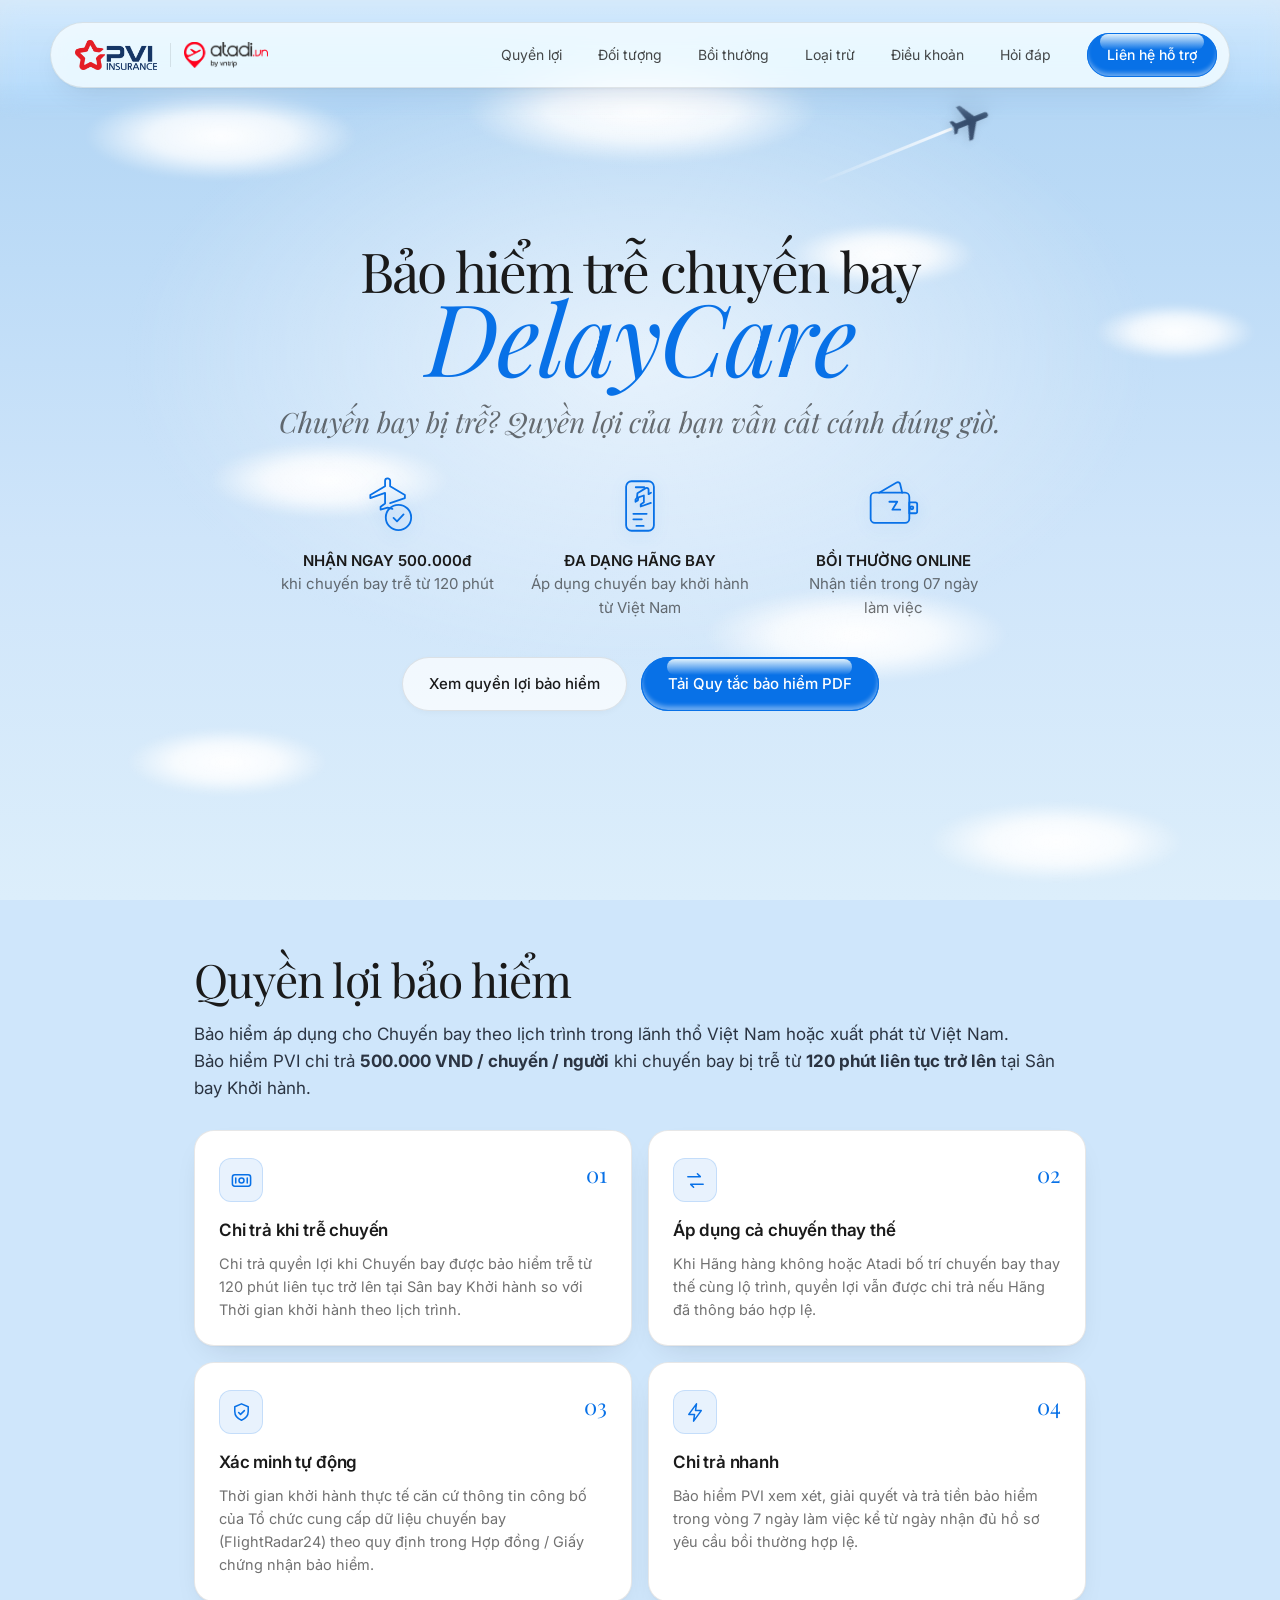
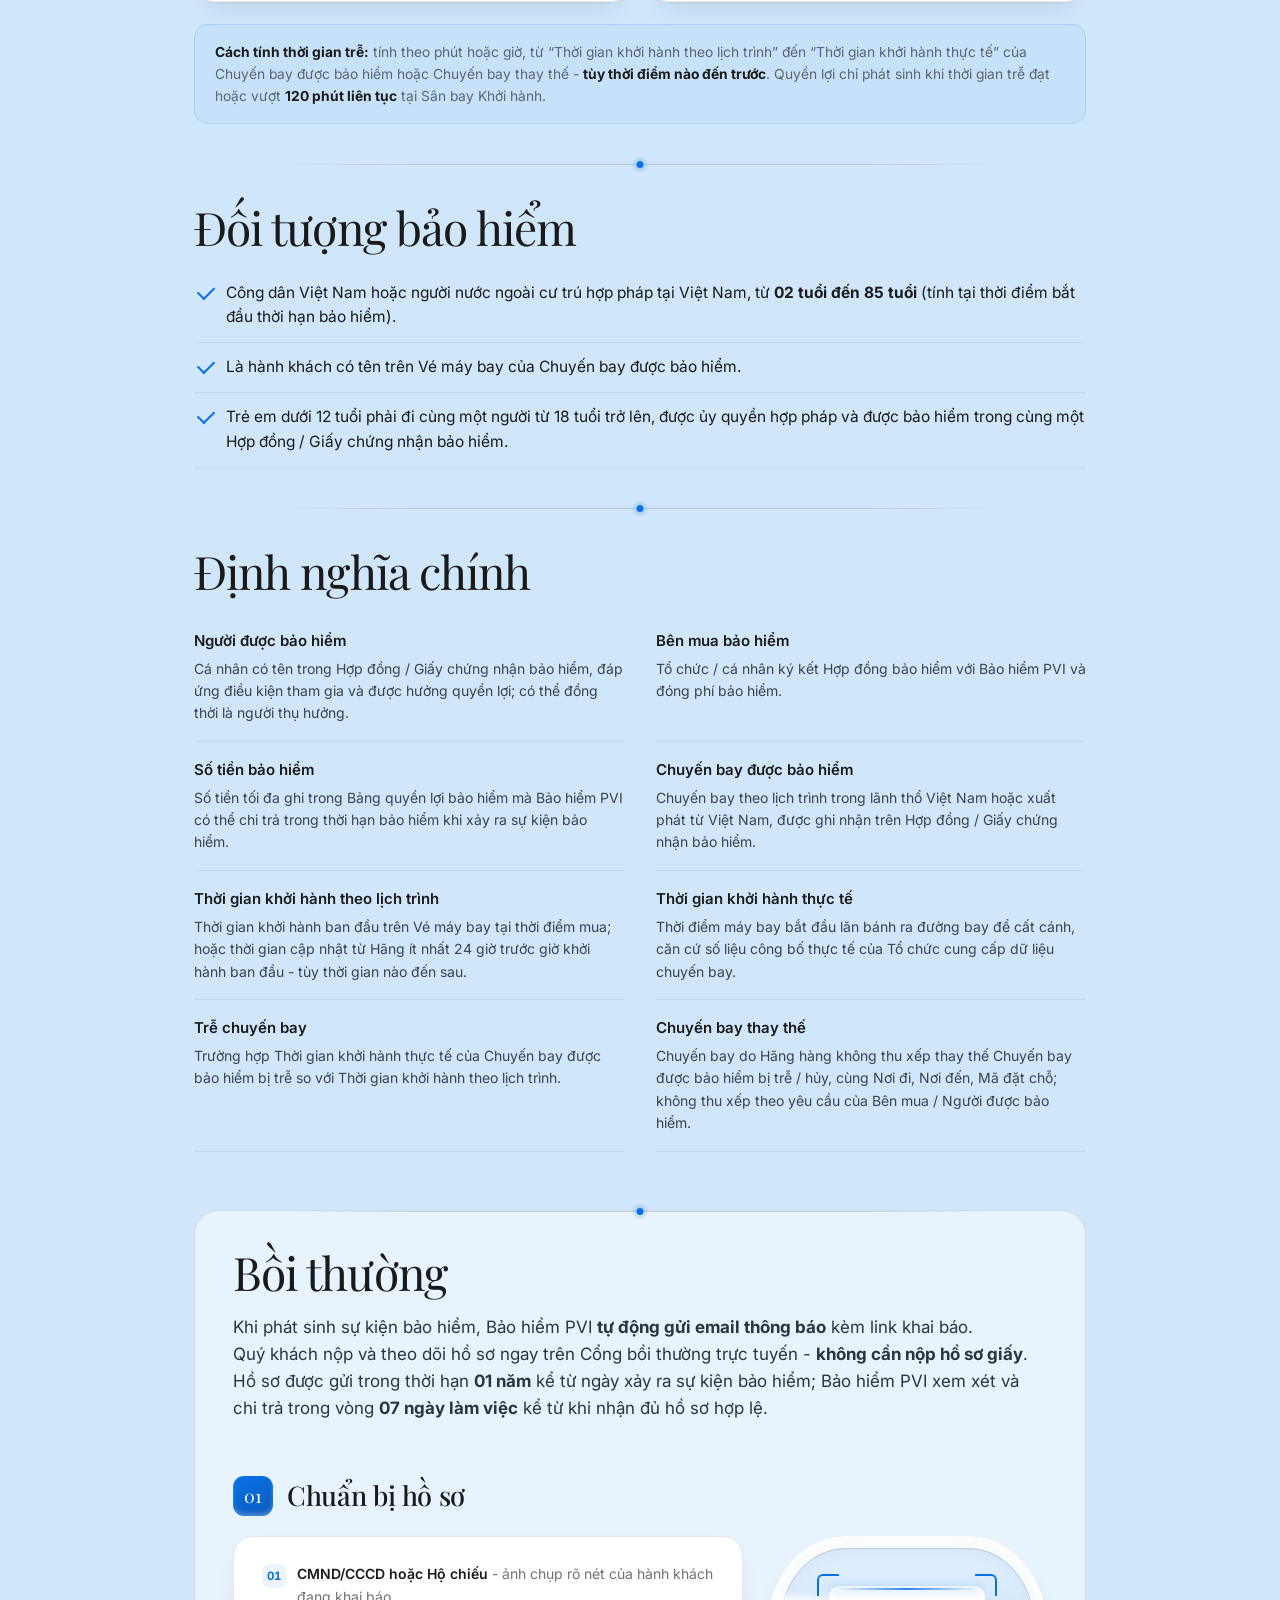
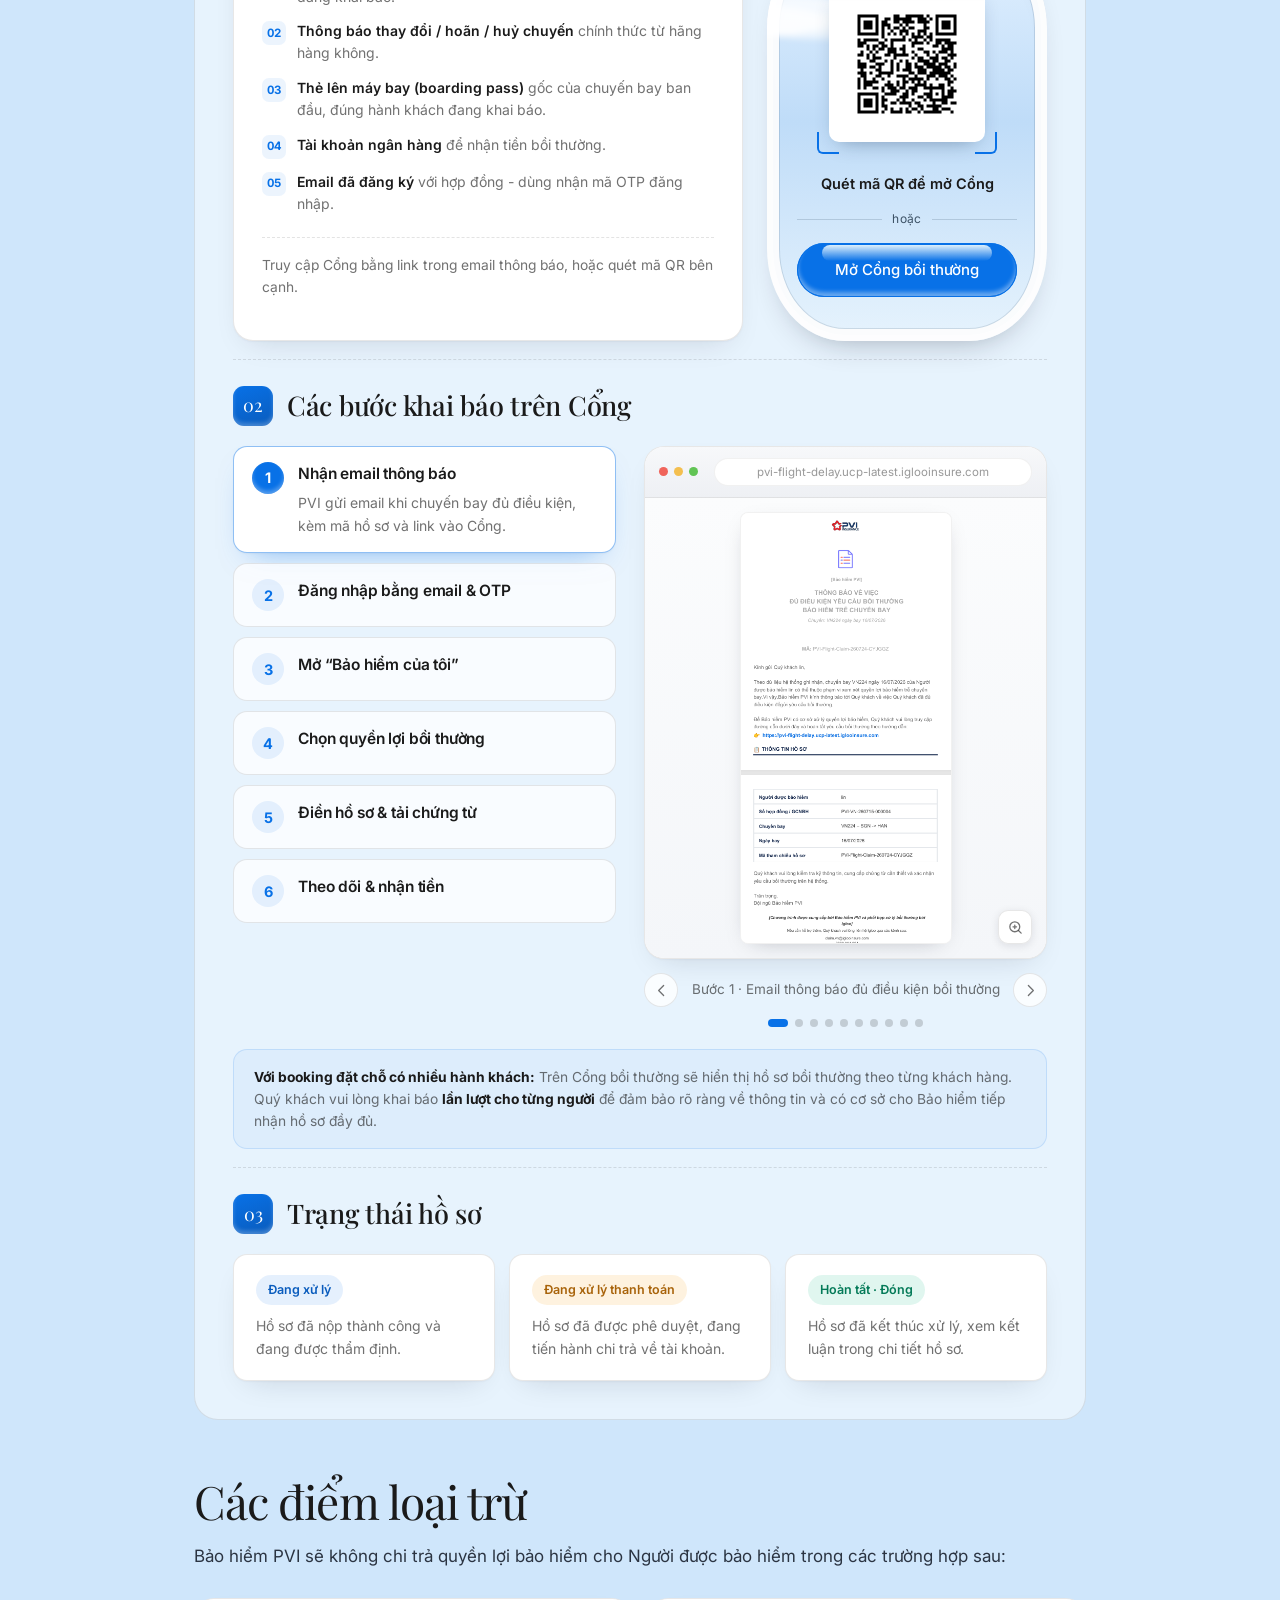
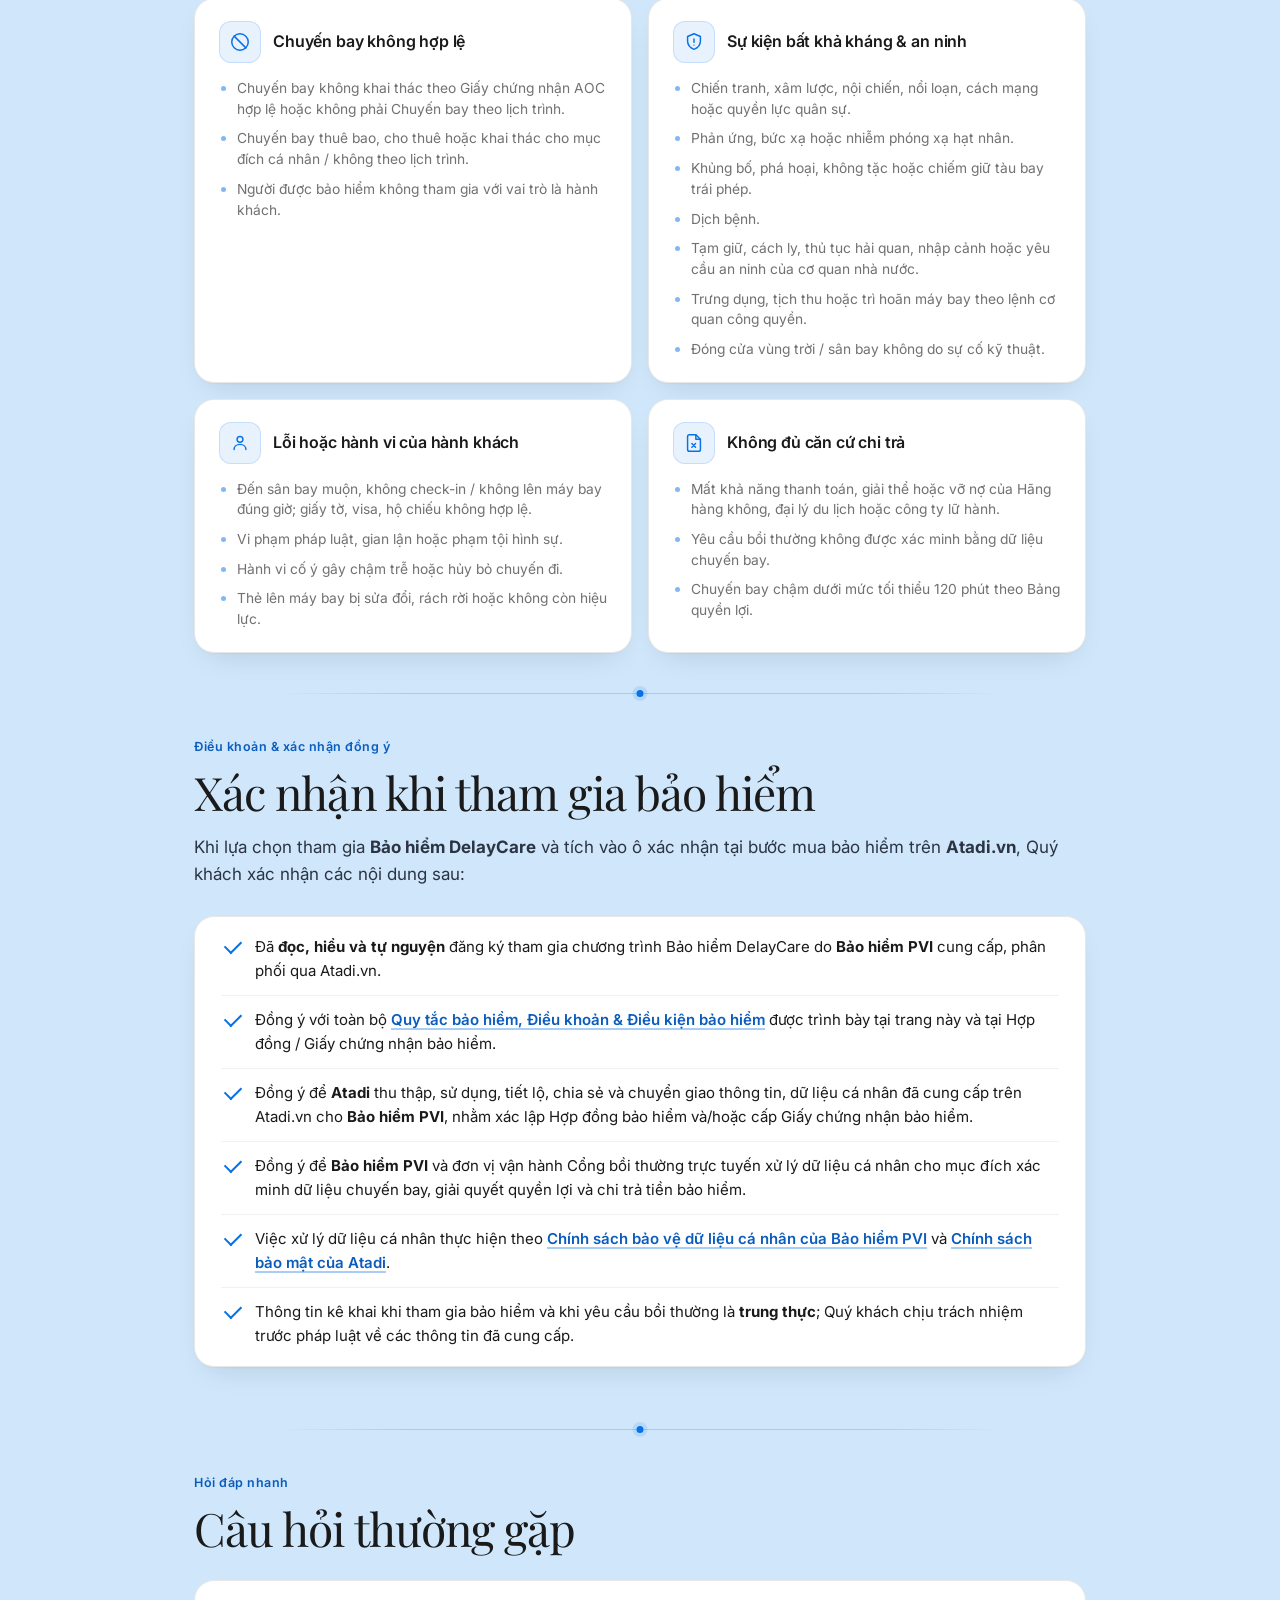
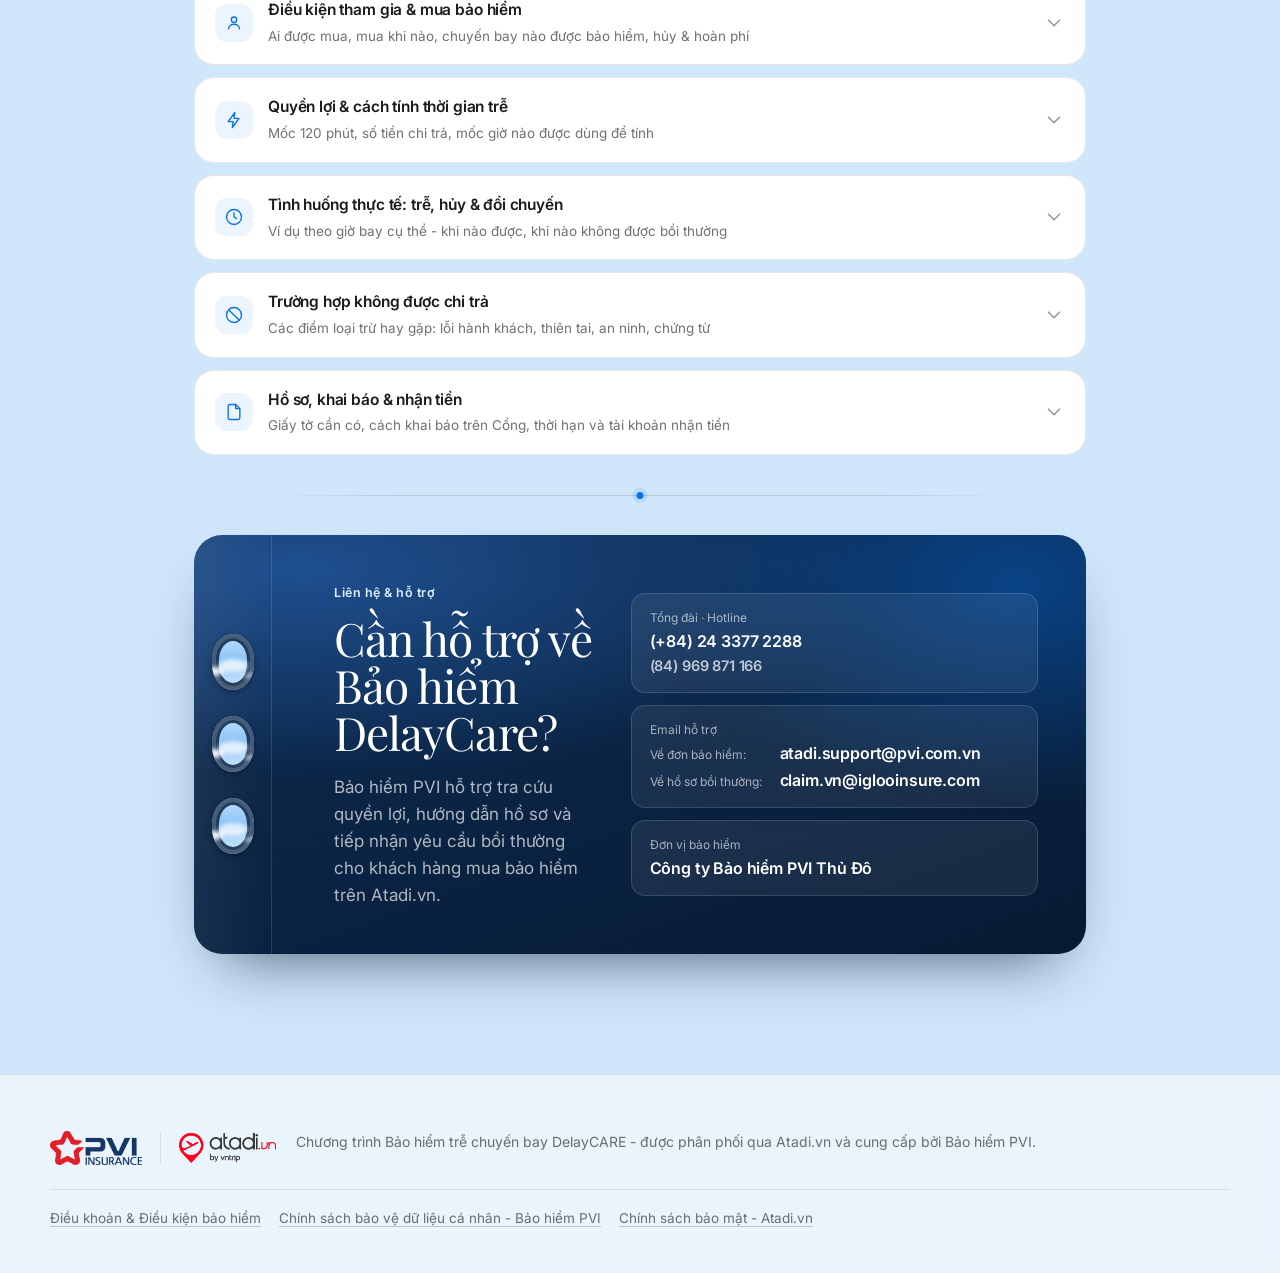
==== commit 18eab618: "Add files via upload" ====
--- a/index.html
+++ b/index.html
@@ -742,11 +742,11 @@
             </div>
             <div class="contact__card contact__card--wide">
               <span>Email hỗ trợ</span>
+              <!-- Mỗi dòng email là một <div> riêng: nếu styles.css chưa kịp cập nhật,
+                   hai dòng vẫn tự xuống hàng thay vì dính vào nhau -->
               <div class="contact__emails">
-                <span class="contact__elabel">Về đơn bảo hiểm</span>
-                <strong class="contact__eaddr">atadi.support@pvi.com.vn</strong>
-                <span class="contact__elabel">Về hồ sơ bồi thường</span>
-                <strong class="contact__eaddr">claim.vn@iglooinsure.com</strong>
+                <div class="contact__erow"><span class="contact__elabel">Về đơn bảo hiểm:</span> <strong class="contact__eaddr">atadi.support@pvi.com.vn</strong></div>
+                <div class="contact__erow"><span class="contact__elabel">Về hồ sơ bồi thường:</span> <strong class="contact__eaddr">claim.vn@iglooinsure.com</strong></div>
               </div>
             </div>
             <div class="contact__card contact__card--wide">
--- a/styles.css
+++ b/styles.css
@@ -794,10 +794,13 @@
 .contact__card strong { font-size: 16px; font-weight: 600; letter-spacing: -0.01em; line-height: 1.3; }
 .contact__num { white-space: nowrap; }
 .contact__alt { font-size: 14.5px !important; color: rgba(255,255,255,0.72); }
-/* Hai dòng email: nhãn mục đích một cột, địa chỉ một cột - địa chỉ căn thẳng nhau
-   và giữ đúng cỡ chữ 16px/600 như số hotline & tên đơn vị bảo hiểm */
-.contact__emails { display: grid; grid-template-columns: auto 1fr; column-gap: 12px; row-gap: 6px; align-items: baseline; }
-.contact__elabel { font-size: 12px; font-weight: 400; color: rgba(255, 255, 255, 0.62); }
+/* Hai dòng email. Mỗi dòng là một .contact__erow độc lập (block) nên vẫn xuống hàng
+   đúng ngay cả khi file CSS này chưa được cập nhật trên hosting.
+   Nhãn có min-width cố định để hai địa chỉ email căn thẳng cột với nhau;
+   địa chỉ giữ cỡ 16px/600 như số hotline & tên đơn vị bảo hiểm. */
+.contact__emails { display: flex; flex-direction: column; gap: 6px; }
+.contact__erow { display: flex; align-items: baseline; gap: 10px; }
+.contact__elabel { flex: none; min-width: 120px; font-size: 12px; font-weight: 400; color: rgba(255, 255, 255, 0.62); }
 .contact__eaddr { white-space: nowrap; }
 .contact__card--wide { grid-column: 1 / -1; }
 .contact__card .fill { color: var(--blue-tint); background: rgba(8, 113, 231, 0.22); border-color: rgba(255, 255, 255, 0.25); }
@@ -876,9 +879,10 @@
   .porthole { width: 34px; height: 46px; }
   .contact__body { margin-left: 0; grid-template-columns: 1fr; gap: 22px; }
   .contact__cards { grid-template-columns: 1fr; }
-  /* Điện thoại: nhãn nằm trên, địa chỉ email xuống dòng dưới - hai cột sẽ tràn khỏi thẻ */
-  .contact__emails { grid-template-columns: 1fr; row-gap: 2px; }
-  .contact__emails .contact__elabel ~ .contact__elabel { margin-top: 10px; }
+  /* Điện thoại: nhãn nằm trên, địa chỉ email xuống dòng dưới - xếp ngang sẽ tràn khỏi thẻ */
+  .contact__emails { gap: 10px; }
+  .contact__erow { flex-direction: column; align-items: stretch; gap: 1px; }
+  .contact__elabel { min-width: 0; }
   .doc { padding: 24px 18px 60px; }
   .block__lead, .note, .step p, .card p, .callout p { text-align: justify; }
 }
